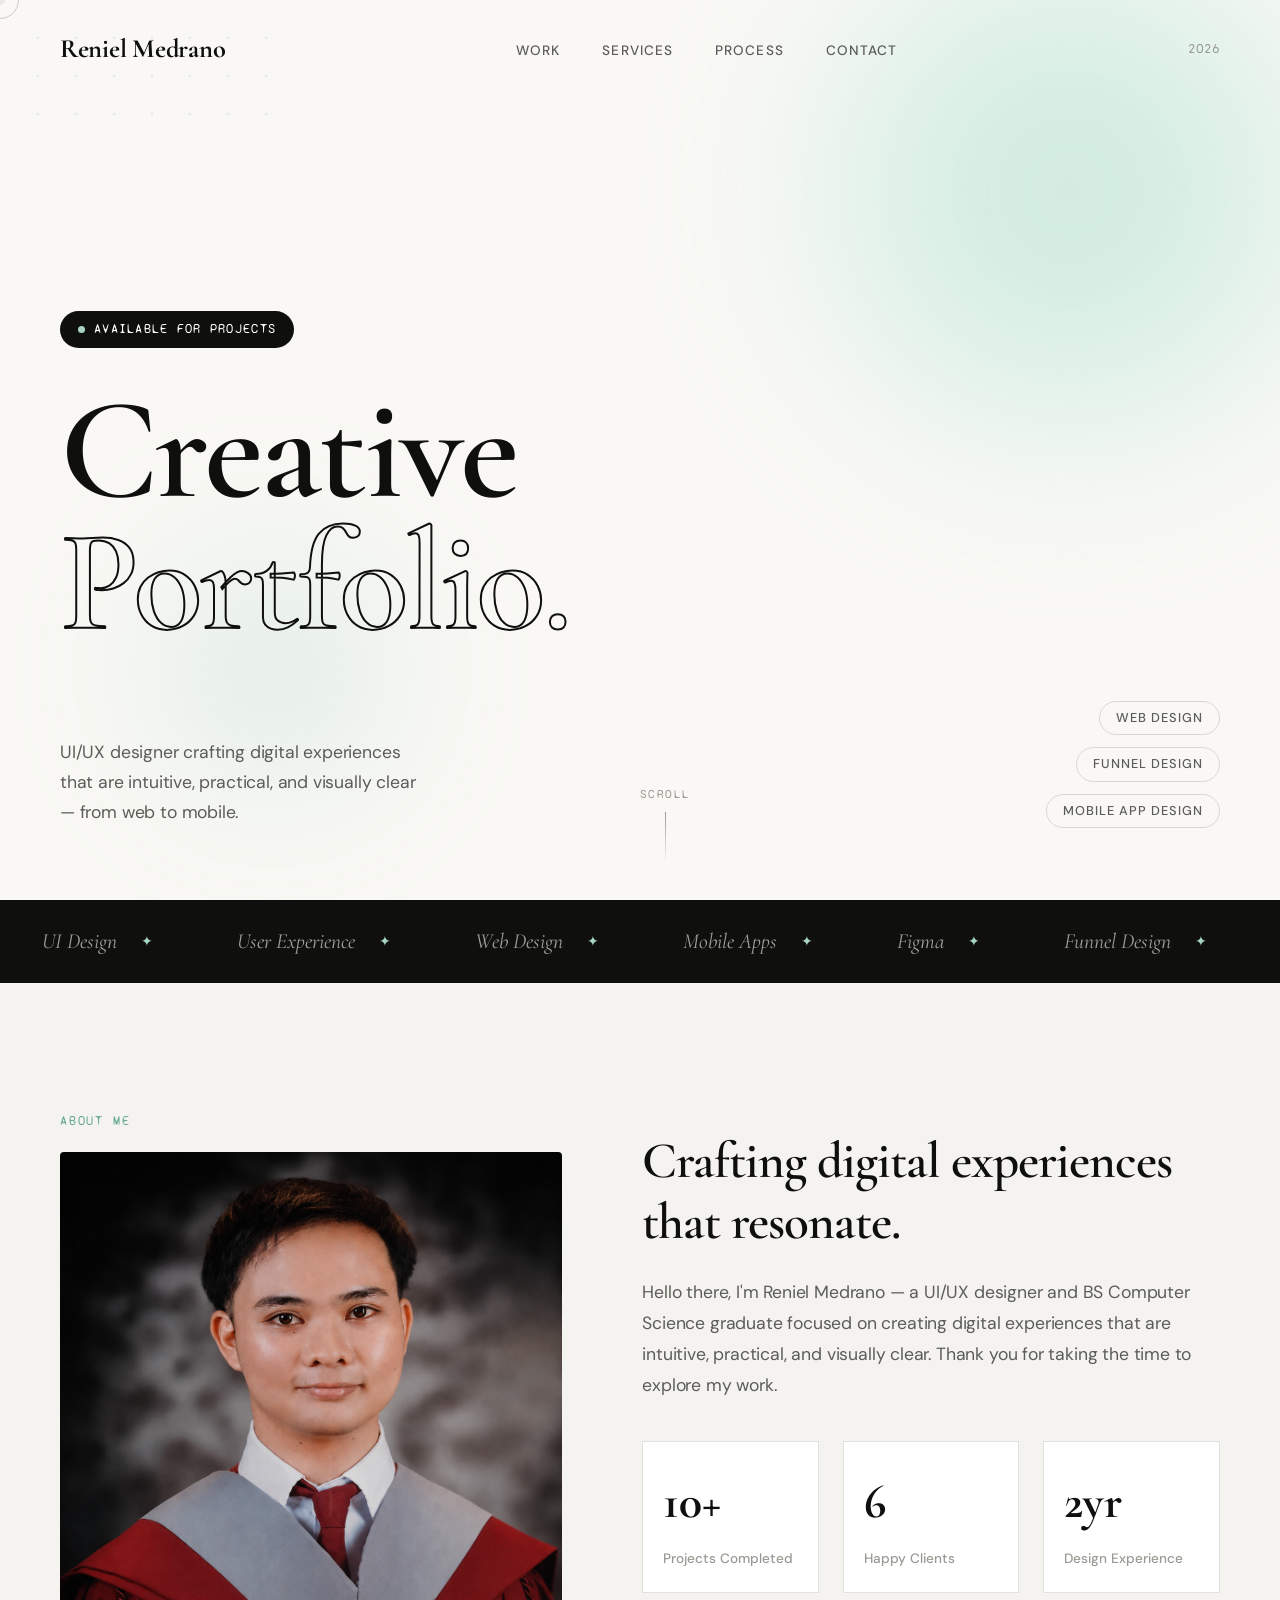
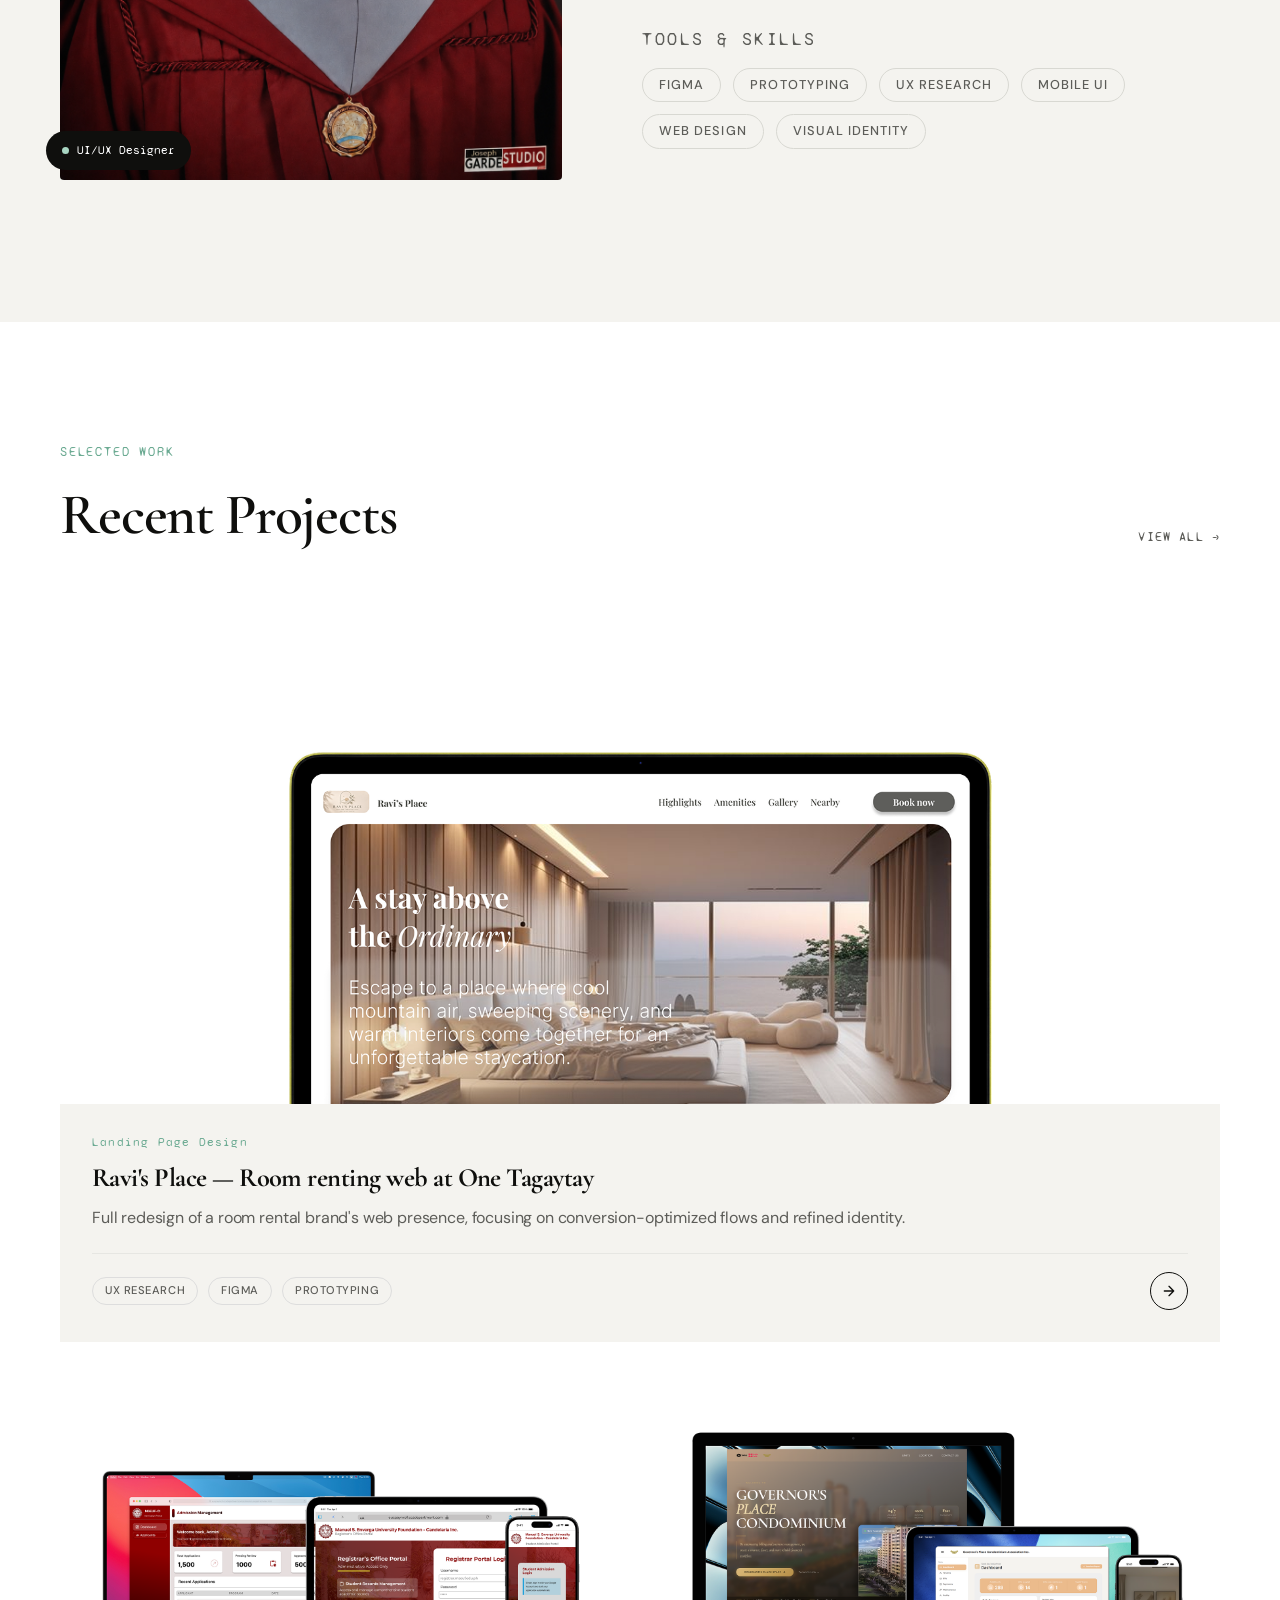
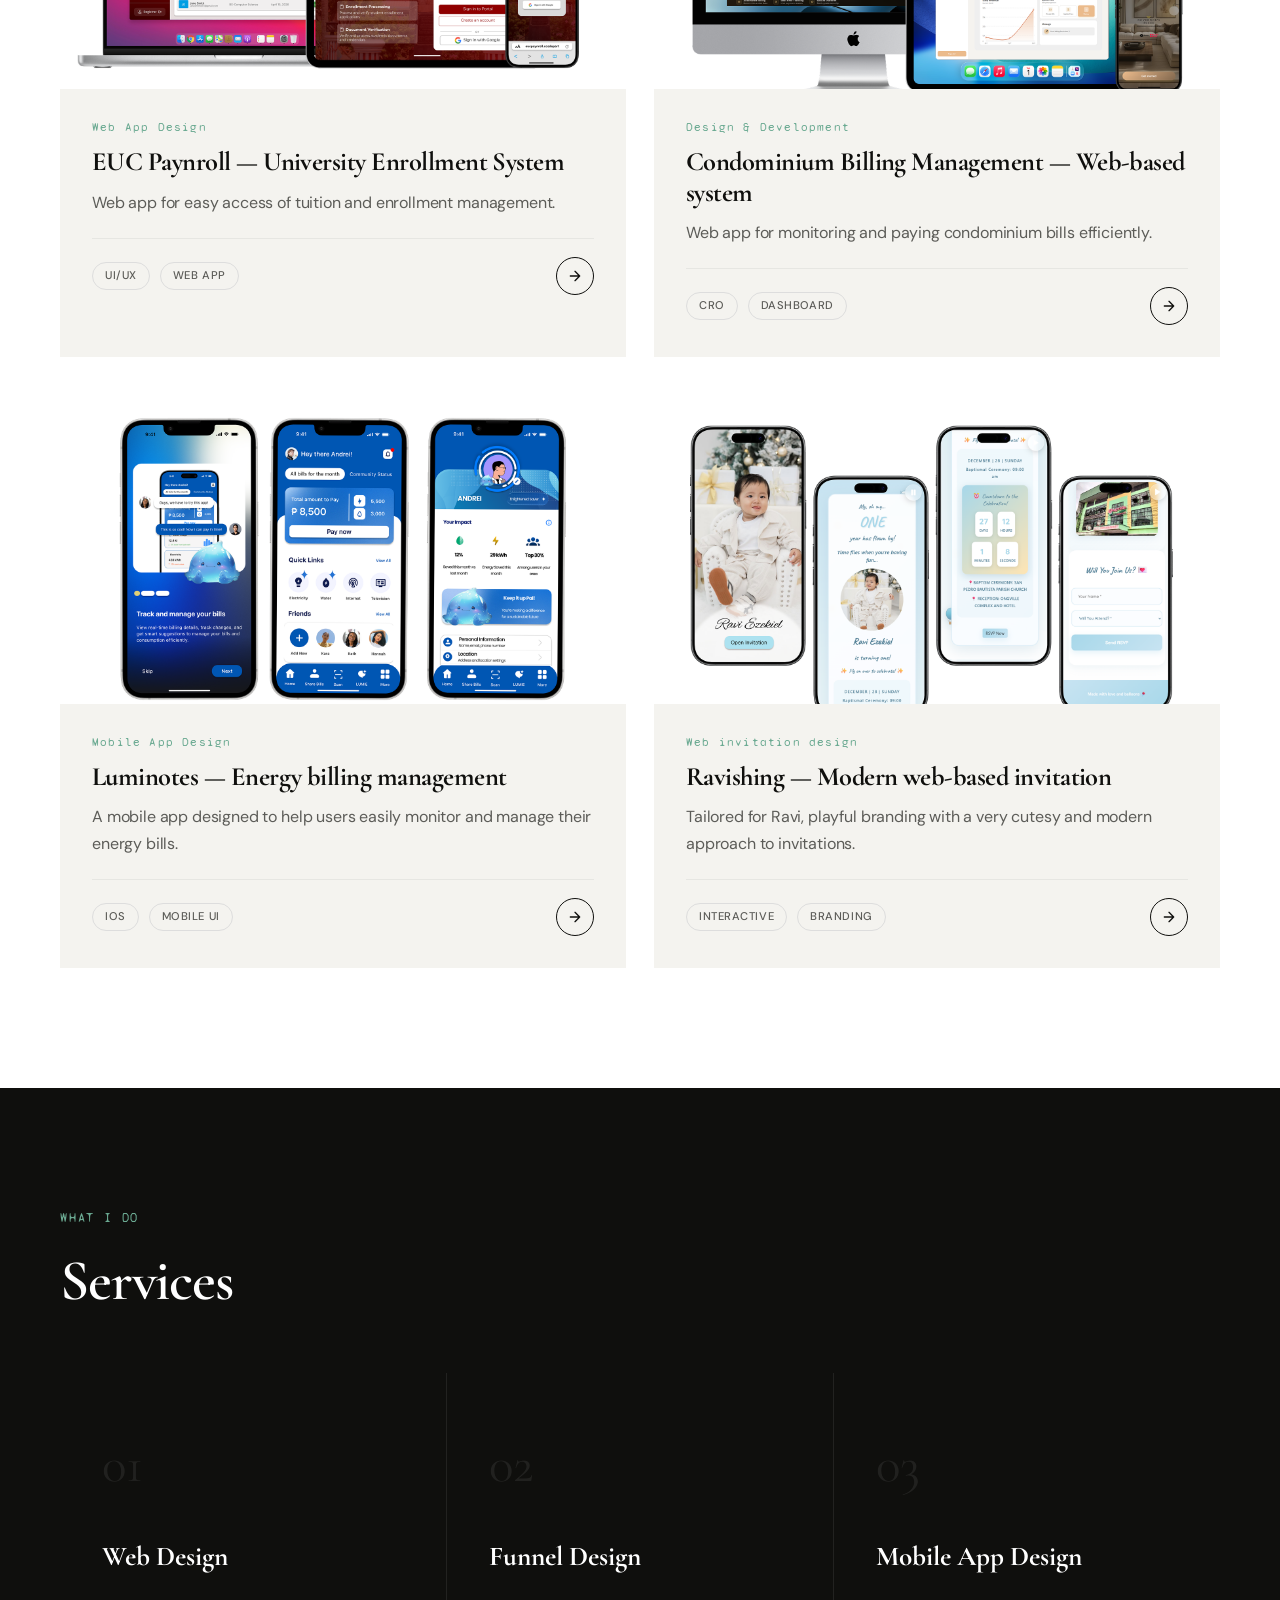
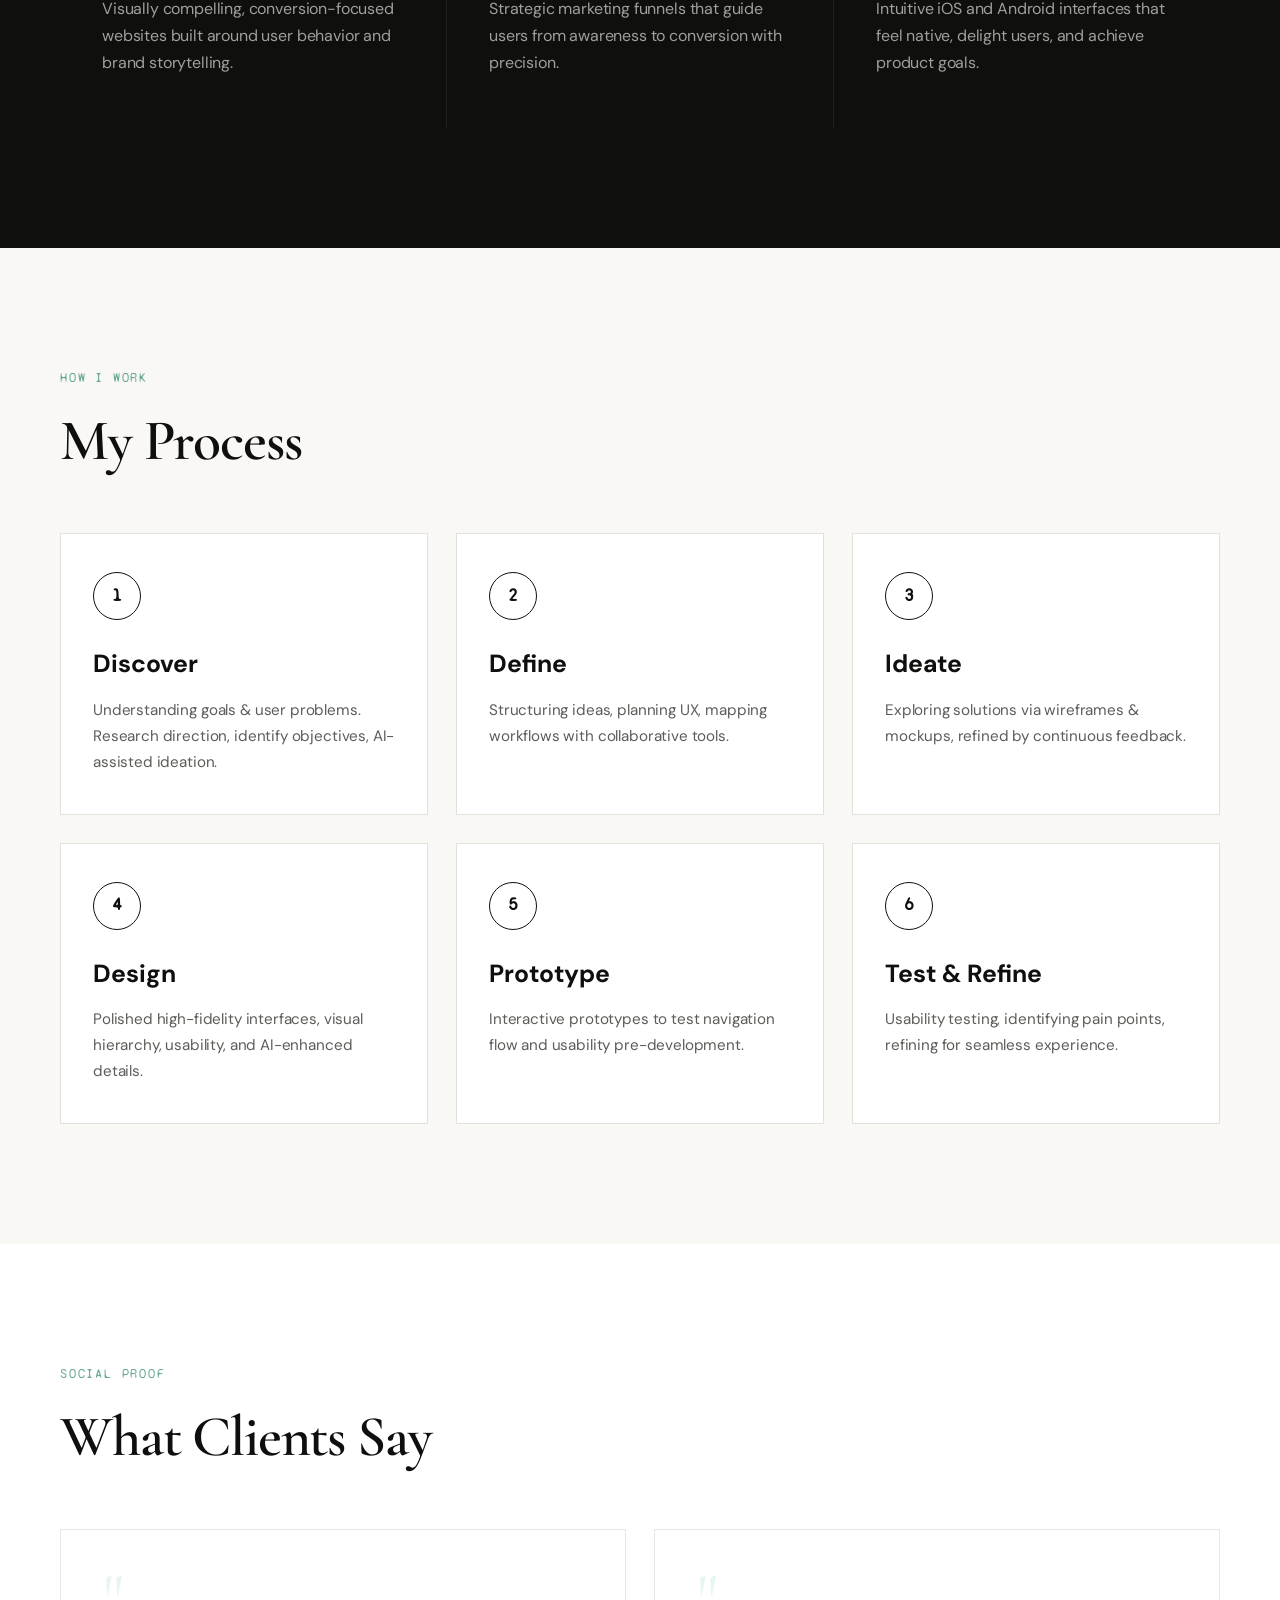
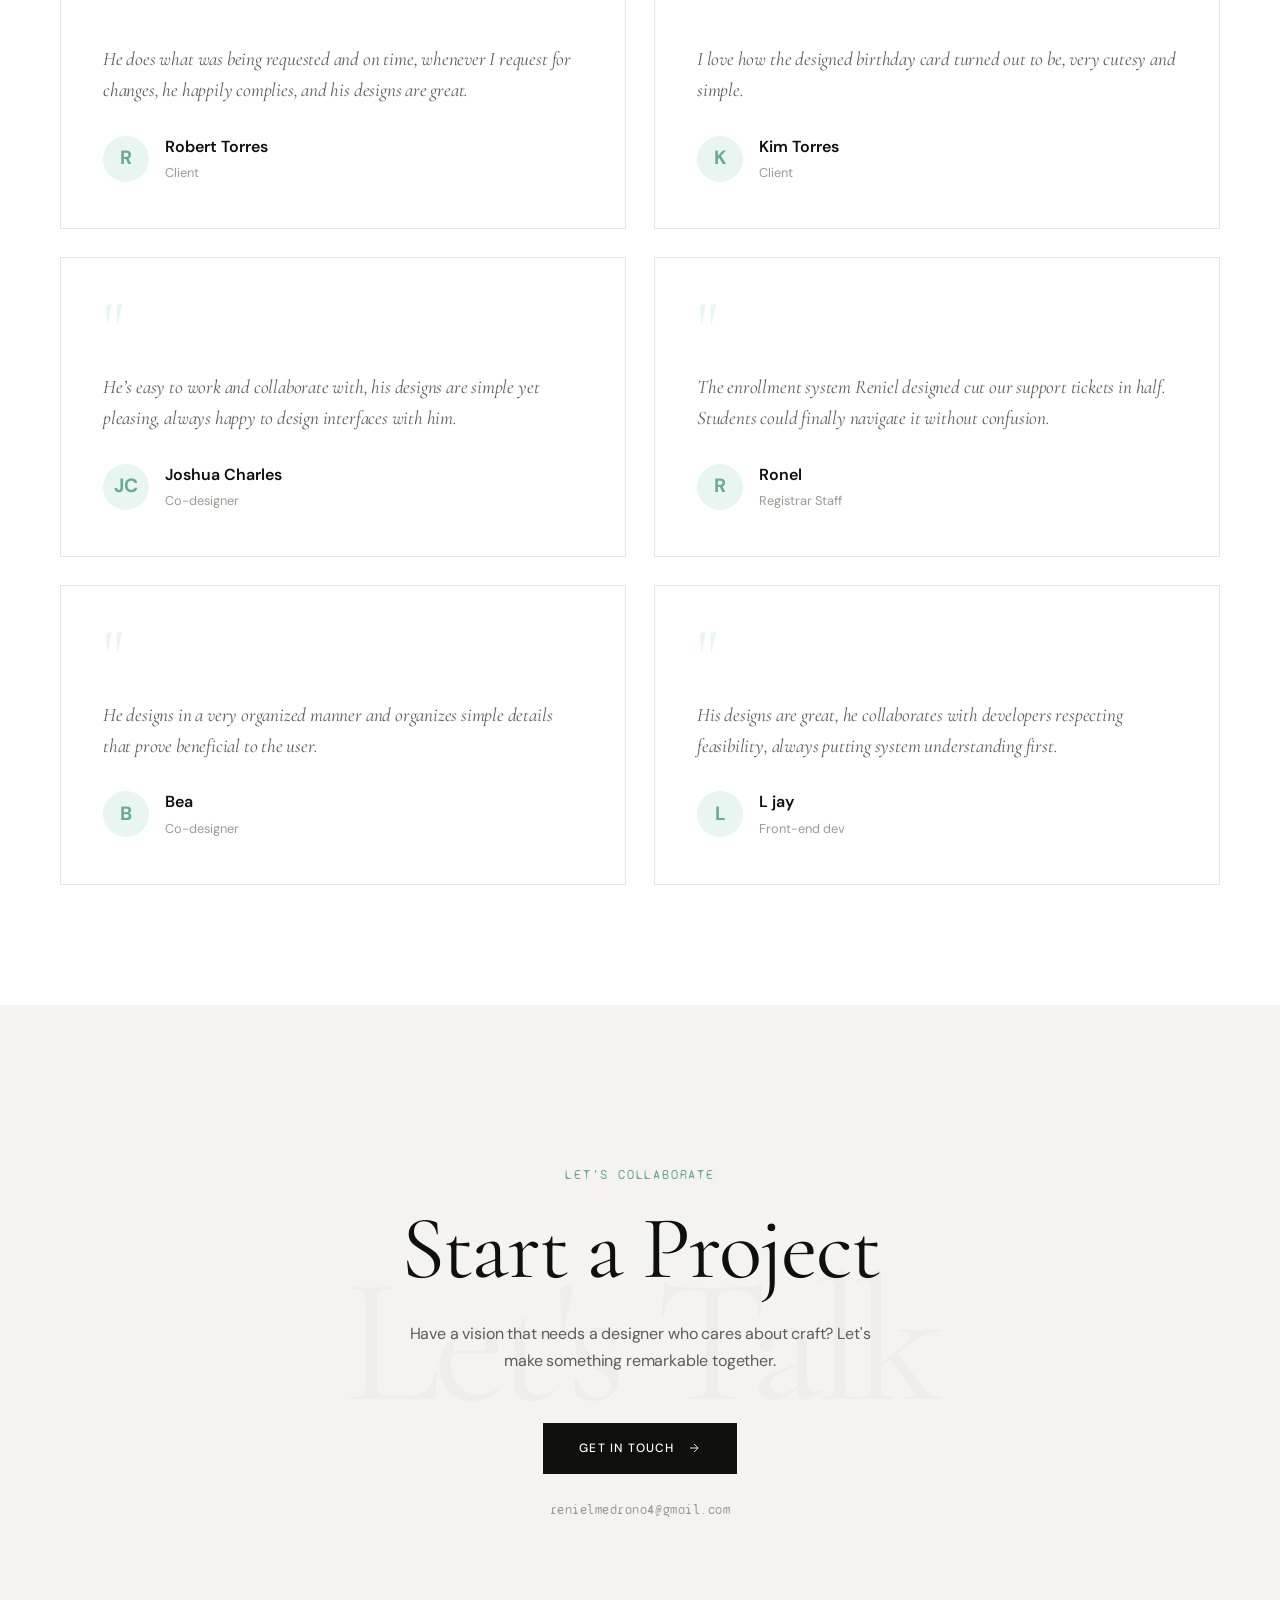
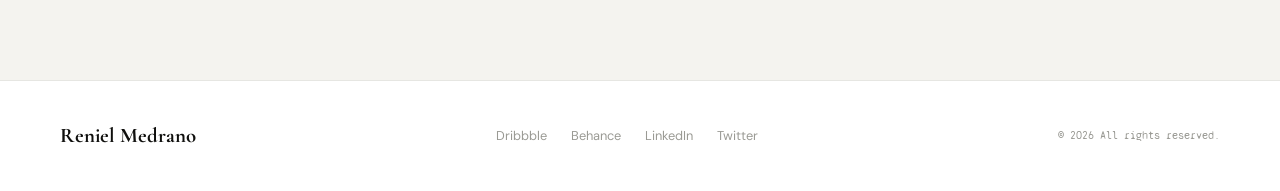
==== index.html @ a38304be "Add files via upload" ====
<!doctype html>
<html lang="en">
  <head>
    <meta charset="UTF-8" />
    <meta name="viewport" content="width=device-width, initial-scale=1.0, viewport-fit=cover" />
    <title>Reniel Medrano — Creative Portfolio</title>
    <link
      href="https://fonts.googleapis.com/css2?family=Cormorant+Garamond:ital,wght@0,400;0,600;0,700;1,400;1,600&family=DM+Sans:ital,opsz,wght@0,9..40,300;0,9..40,400;0,9..40,500;0,9..40,600;1,9..40,300;1,9..40,400&family=Syne+Mono&display=swap"
      rel="stylesheet"
    />
    <style>
      *,
      *::before,
      *::after {
        margin: 0;
        padding: 0;
        box-sizing: border-box;
      }

      :root {
        --mint: #a8d5c2;
        --mint-d: #6baa92;
        --mint-pale: #e8f5f0;
        --mint-glow: rgba(168, 213, 194, 0.18);
        --ink: #0f0f0d;
        --gray: #5c5c58;
        --gray-l: #9a9a94;
        --white: #fff;
        --cream: #f9f8f4;
        --offwhite: #f4f3ef;
        
        /* Enhanced type scale */
        --text-xs: 0.8125rem;
        --text-sm: 0.9375rem;
        --text-base: 1.0625rem;
        --text-md: 1.1875rem;
        --text-lg: 1.375rem;
        --text-xl: 1.75rem;
        --text-2xl: 2.25rem;
      }

      html {
        scroll-behavior: smooth;
        font-size: 100%;
      }

      body {
        font-family: "DM Sans", sans-serif;
        background: var(--white);
        color: var(--ink);
        overflow-x: hidden;
        cursor: none;
        font-size: var(--text-base);
        line-height: 1.6;
        font-weight: 400;
      }

      /* Base readability improvements */
      p, li, .cdesc, .svc-desc, .proc-desc, .ttxt, .hero-desc, .cta-sub {
        font-size: var(--text-base);
        line-height: 1.7;
        letter-spacing: -0.01em;
      }

      /* Headings */
      h1, h2, h3, .hero-title, .sec-title, .cta-title, .about-h {
        font-family: "Cormorant Garamond", serif;
        font-weight: 600;
        line-height: 1.15;
        letter-spacing: -0.02em;
      }

      /* Custom cursor */
      #cur {
        width: 10px;
        height: 10px;
        background: var(--ink);
        border-radius: 50%;
        position: fixed;
        top: 0;
        left: 0;
        pointer-events: none;
        z-index: 9999;
        transform: translate(-50%, -50%);
        transition: width 0.22s, height 0.22s;
        mix-blend-mode: difference;
      }
      #cur.big { width: 56px; height: 56px; }
      #cur-txt {
        position: fixed;
        top: 0;
        left: 0;
        pointer-events: none;
        z-index: 10000;
        transform: translate(-50%, -50%);
        font-family: "Syne Mono", monospace;
        font-size: 11px;
        letter-spacing: 0.08em;
        color: var(--white);
        opacity: 0;
        transition: opacity 0.18s;
        white-space: nowrap;
        font-weight: 500;
      }
      #cur-txt.show { opacity: 1; }
      #cur-ring {
        width: 38px;
        height: 38px;
        border: 1px solid rgba(15, 15, 13, 0.18);
        border-radius: 50%;
        position: fixed;
        top: 0;
        left: 0;
        pointer-events: none;
        z-index: 9998;
        transform: translate(-50%, -50%);
        transition: width 0.3s, height 0.3s;
      }

      /* Navigation */
      nav {
        position: fixed;
        top: 0;
        left: 0;
        right: 0;
        z-index: 200;
        padding: 28px 60px;
        display: flex;
        justify-content: space-between;
        align-items: center;
        transition: background 0.35s, backdrop-filter 0.35s, border-bottom 0.35s;
      }
      nav.stuck {
        background: rgba(249, 248, 244, 0.92);
        backdrop-filter: blur(18px);
        border-bottom: 1px solid rgba(15, 15, 13, 0.06);
      }
      .logo {
        font-family: "Cormorant Garamond", serif;
        font-size: 1.65rem;
        font-weight: 700;
        color: var(--ink);
        text-decoration: none;
        letter-spacing: -0.01em;
      }
      .nav-links {
        display: flex;
        gap: 42px;
        list-style: none;
      }
      .nav-links a {
        font-size: 0.85rem;
        font-weight: 500;
        color: var(--gray);
        text-decoration: none;
        letter-spacing: 0.08em;
        text-transform: uppercase;
        position: relative;
        padding-bottom: 3px;
        transition: color 0.2s;
      }
      .nav-links a::after {
        content: "";
        position: absolute;
        bottom: 0;
        left: 0;
        width: 0;
        height: 1.5px;
        background: var(--ink);
        transition: width 0.3s cubic-bezier(0.16, 1, 0.3, 1);
      }
      .nav-links a:hover { color: var(--ink); }
      .nav-links a:hover::after { width: 100%; }
      .nav-yr {
        font-family: "Syne Mono", monospace;
        font-size: 0.85rem;
        color: var(--gray-l);
      }

      /* Hero */
      #hero {
        min-height: 100vh;
        position: relative;
        display: flex;
        flex-direction: column;
        justify-content: flex-end;
        overflow: hidden;
        background: var(--cream);
      }
      #hero-canvas { position: absolute; inset: 0; pointer-events: none; }
      .h-blob {
        position: absolute;
        border-radius: 50%;
        filter: blur(70px);
        pointer-events: none;
      }
      .h-blob-1 {
        width: 620px;
        height: 620px;
        top: -120px;
        right: -100px;
        background: radial-gradient(ellipse, #b8e0d0 0%, #d0eee4 40%, transparent 72%);
        opacity: 0.7;
        animation: bm 14s ease-in-out infinite;
      }
      .h-blob-2 {
        width: 340px;
        height: 340px;
        bottom: 60px;
        left: 8%;
        background: radial-gradient(ellipse, #a8d5c2bb, transparent 68%);
        opacity: 0.55;
        animation: bm2 19s ease-in-out 2s infinite;
      }
      @keyframes bm {
        0%, 100% { border-radius: 50% 42% 60% 50%/42% 50% 58% 48%; transform: rotate(0deg) scale(1); }
        33% { border-radius: 60% 48% 44% 56%/48% 42% 54% 58%; transform: rotate(3deg) scale(1.04); }
        66% { border-radius: 44% 58% 52% 42%/56% 52% 44% 50%; transform: rotate(-2deg) scale(0.97); }
      }
      @keyframes bm2 {
        0%, 100% { transform: translate(0, 0); }
        50% { transform: translate(32px, -28px); }
      }
      .hero-inner {
        position: relative;
        z-index: 2;
        padding: 0 60px 72px;
        display: flex;
        flex-direction: column;
      }
      .hero-badge {
        display: inline-flex;
        align-items: center;
        gap: 9px;
        background: var(--ink);
        color: var(--white);
        font-family: "Syne Mono", monospace;
        font-size: 0.8rem;
        letter-spacing: 0.1em;
        text-transform: uppercase;
        padding: 8px 18px;
        border-radius: 40px;
        margin-bottom: 36px;
        align-self: flex-start;
        opacity: 0;
        animation: fu 0.6s ease 0.1s forwards;
      }
      .badge-dot {
        width: 7px;
        height: 7px;
        border-radius: 50%;
        background: var(--mint);
        animation: pulse 2.2s ease-in-out infinite;
      }
      @keyframes pulse {
        0%, 100% { opacity: 1; transform: scale(1); }
        50% { opacity: 0.4; transform: scale(1.5); }
      }
      .hero-title {
        font-family: "Cormorant Garamond", serif;
        font-size: clamp(4rem, 12vw, 9rem);
        line-height: 0.92;
        letter-spacing: -0.02em;
        color: var(--ink);
        margin-bottom: 52px;
      }
      .hl { display: block; overflow: hidden; }
      .hl-i {
        display: block;
        transform: translateY(105%);
        opacity: 0;
        animation: su 0.95s cubic-bezier(0.16, 1, 0.3, 1) forwards;
      }
      .hl:nth-child(1) .hl-i { animation-delay: 0.28s; }
      .hl:nth-child(2) .hl-i { animation-delay: 0.45s; color: transparent; -webkit-text-stroke: 2px var(--ink); }
      @keyframes su { to { transform: translateY(0); opacity: 1; } }
      @keyframes fu { from { opacity: 0; transform: translateY(18px); } to { opacity: 1; transform: translateY(0); } }
      .hero-foot {
        display: flex;
        justify-content: space-between;
        align-items: flex-end;
        opacity: 0;
        animation: fu 0.8s ease 0.75s forwards;
      }
      .hero-desc {
        max-width: 360px;
        font-size: 1.1rem;
        line-height: 1.7;
        color: var(--gray);
        font-weight: 400;
      }
      .hero-tags {
        display: flex;
        flex-direction: column;
        gap: 12px;
        align-items: flex-end;
      }
      .htag {
        font-size: 0.8rem;
        letter-spacing: 0.08em;
        text-transform: uppercase;
        color: var(--gray);
        padding: 6px 16px;
        border: 1px solid #d8d8d2;
        border-radius: 30px;
        transition: border-color 0.2s, color 0.2s, transform 0.25s;
        font-weight: 500;
      }
      .htag:hover {
        border-color: var(--mint-d);
        color: var(--mint-d);
        transform: translateX(-5px);
      }
      .scroll-cue {
        position: absolute;
        bottom: 36px;
        left: 50%;
        transform: translateX(-50%);
        display: flex;
        flex-direction: column;
        align-items: center;
        gap: 8px;
        opacity: 0;
        animation: fu 0.6s ease 1.2s forwards;
      }
      .sc-txt {
        font-family: "Syne Mono", monospace;
        font-size: 0.75rem;
        letter-spacing: 0.12em;
        text-transform: uppercase;
        color: var(--gray-l);
      }
      .sc-line {
        width: 1px;
        height: 52px;
        background: linear-gradient(to bottom, var(--gray-l), transparent);
        animation: scl 2.2s ease-in-out 1.5s infinite;
      }
      @keyframes scl {
        0% { transform: scaleY(0); transform-origin: top; }
        50% { transform: scaleY(1); transform-origin: top; }
        51% { transform: scaleY(1); transform-origin: bottom; }
        100% { transform: scaleY(0); transform-origin: bottom; }
      }

      /* Marquee */
      .marquee { padding: 24px 0; background: var(--ink); overflow: hidden; }
      .mq-track { display: flex; animation: mqs 22s linear infinite; white-space: nowrap; }
      .mq-item {
        display: inline-flex;
        align-items: center;
        gap: 24px;
        font-family: "Cormorant Garamond", serif;
        font-size: 1.35rem;
        font-style: italic;
        color: rgba(255, 255, 255, 0.6);
        padding: 0 42px;
        flex-shrink: 0;
      }
      .mq-item em { color: var(--mint); font-style: normal; font-size: 0.9rem; }
      @keyframes mqs { 0% { transform: translateX(0); } 100% { transform: translateX(-50%); } }

      /* About */
      #about { padding: 128px 60px; display: grid; grid-template-columns: 1fr 1.15fr; gap: 80px; background: var(--offwhite); position: relative; }
      .sec-label {
        font-family: "Syne Mono", monospace;
        font-size: 0.8rem;
        letter-spacing: 0.14em;
        text-transform: uppercase;
        color: var(--mint-d);
        margin-bottom: 20px;
      }
      .about-h {
        font-size: clamp(2.2rem, 4vw, 3.4rem);
        line-height: 1.2;
        margin-top: 20px;
        margin-bottom: 24px;
      }
      .photo-wrap { position: relative; width: 100%; padding-bottom: 8px; }
      .photo-frame {
        position: relative;
        z-index: 1;
        width: 100%;
        aspect-ratio: 4/5;
        overflow: hidden;
        border-radius: 4px;
        background: linear-gradient(145deg, #d0e8de 0%, #c2ddd4 100%);
      }
      .photo-frame img { width: 100%; height: 100%; object-fit: cover; object-position: center 30%; display: block; transition: transform 0.6s; }
      .photo-wrap:hover .photo-frame img { transform: scale(1.04); }
      .photo-placeholder {
        width: 100%;
        height: 100%;
        display: flex;
        flex-direction: column;
        align-items: center;
        justify-content: center;
        gap: 16px;
        color: var(--mint-d);
      }
      .photo-frame.has-img .photo-placeholder { display: none; }
      .photo-badge {
        position: absolute;
        bottom: 18px;
        left: -14px;
        z-index: 2;
        background: var(--ink);
        color: var(--white);
        display: flex;
        align-items: center;
        gap: 8px;
        padding: 10px 16px;
        border-radius: 30px;
        font-family: "Syne Mono", monospace;
        font-size: 0.75rem;
      }
      .photo-badge-dot {
        width: 7px;
        height: 7px;
        border-radius: 50%;
        background: var(--mint);
        animation: pulse 2.2s ease-in-out infinite;
      }
      .about-r p { font-size: 1.1rem; line-height: 1.75; color: var(--gray); font-weight: 400; margin-bottom: 28px; }
      .stats { display: grid; grid-template-columns: repeat(3, 1fr); gap: 24px; margin-top: 40px; }
      .stat-n {
        font-family: "Cormorant Garamond", serif;
        font-size: 3rem;
        font-weight: 700;
        color: var(--ink);
      }
      .stat-lbl { font-size: 0.85rem; color: var(--gray-l); margin-top: 8px; font-weight: 500; }
      .stat-item { padding: 22px 20px; background: var(--white); border: 1px solid #e2e2dc; transition: transform 0.2s; }
      .stat-item:hover { transform: translateY(-4px); }

      /* Work */
      #work { padding: 120px 60px; }
      .sec-head { display: flex; justify-content: space-between; align-items: flex-end; margin-bottom: 60px; }
      .sec-title { font-size: clamp(2.2rem, 5vw, 3.6rem); line-height: 1.1; }
      .view-all { font-family: "Syne Mono", monospace; font-size: 0.8rem; letter-spacing: 0.09em; text-transform: uppercase; color: var(--gray); text-decoration: none; transition: color 0.2s, gap 0.2s; display: inline-flex; align-items: center; gap: 8px; }
      .view-all:hover { color: var(--ink); gap: 13px; }
      .grid { display: grid; grid-template-columns: repeat(2, 1fr); gap: 28px; }
      .pcard { position: relative; background: var(--offwhite); transition: transform 0.45s, box-shadow 0.45s; }
      .pcard:hover { box-shadow: 0 28px 50px rgba(0, 0, 0, 0.1); }
      .pcard.feat { grid-column: 1/-1; }
      .cvis { width: 100%; aspect-ratio: 16/9; position: relative; overflow: hidden; background: #ecece6; }
      .pcard.feat .cvis { aspect-ratio: 21/9; }
      .cvis-img { width: 100%; height: 100%; object-fit: cover; object-position: center top; transition: transform 0.65s; }
      .pcard:hover .cvis-img { transform: scale(1.05); }
      .cnum {
        position: absolute;
        top: 18px;
        right: 24px;
        font-family: "Cormorant Garamond", serif;
        font-size: 4rem;
        font-weight: 700;
        color: rgba(0, 0, 0, 0.05);
        pointer-events: none;
      }
      .cvis-overlay {
        position: absolute;
        inset: 0;
        background: rgba(15, 15, 13, 0.4);
        display: flex;
        align-items: center;
        justify-content: center;
        opacity: 0;
        transition: opacity 0.35s;
      }
      .pcard:hover .cvis-overlay { opacity: 1; }
      .cvis-overlay-label {
        font-family: "Syne Mono", monospace;
        font-size: 0.85rem;
        letter-spacing: 0.12em;
        text-transform: uppercase;
        color: white;
        border: 1px solid rgba(255,255,255,0.5);
        padding: 10px 24px;
        border-radius: 40px;
      }
      .cinfo { padding: 28px 32px 32px; }
      .ccat { font-family: "Syne Mono", monospace; font-size: 0.75rem; letter-spacing: 0.1em; color: var(--mint-d); margin-bottom: 10px; font-weight: 500; }
      .ctitle { font-size: 1.65rem; font-weight: 700; margin-bottom: 12px; }
      .cdesc { font-size: 1rem; line-height: 1.65; color: var(--gray); font-weight: 400; }
      .cfoot { margin-top: 22px; padding-top: 18px; border-top: 1px solid #e6e6e2; display: flex; justify-content: space-between; align-items: center; }
      .ctags { display: flex; gap: 10px; flex-wrap: wrap; }
      .tag { font-size: 0.7rem; letter-spacing: 0.05em; text-transform: uppercase; padding: 4px 12px; border: 1px solid #ddd; border-radius: 30px; color: var(--gray); font-weight: 500; }
      .clnk {
        width: 38px;
        height: 38px;
        border: 1.5px solid var(--ink);
        border-radius: 50%;
        display: flex;
        align-items: center;
        justify-content: center;
        transition: all 0.3s cubic-bezier(0.2, 0.9, 0.4, 1.1);
        background: transparent;
        text-decoration: none;
      }
      .clnk svg { width: 16px; height: 16px; transition: transform 0.25s ease; }
      .clnk svg path { stroke: var(--ink); stroke-width: 2; fill: none; transition: stroke 0.2s; stroke-linecap: round; stroke-linejoin: round; }
      .clnk:hover { background: var(--ink); transform: rotate(45deg); border-color: var(--ink); }
      .clnk:hover svg path { stroke: white; }

      /* Services */
      #services { padding: 120px 60px; background: var(--ink); color: var(--white); }
      #services .sec-title { color: var(--white); margin-bottom: 60px; }
      .svc-grid { display: grid; grid-template-columns: repeat(3, 1fr); gap: 1px; background: rgba(255,255,255,0.08); }
      .svc { background: var(--ink); padding: 52px 42px; position: relative; transition: background 0.3s; }
      .svc:hover { background: #161614; }
      .svc-n { font-family: "Cormorant Garamond", serif; font-size: 3.2rem; color: rgba(255,255,255,0.08); margin-bottom: 28px; }
      .svc-name { font-family: "Cormorant Garamond", serif; font-size: 1.7rem; font-weight: 700; margin-bottom: 16px; }
      .svc-desc { font-size: 1rem; line-height: 1.7; color: rgba(255,255,255,0.6); font-weight: 400; }
      .svc-line { position: absolute; bottom: 0; left: 42px; width: 0; height: 2px; background: var(--mint); transition: width 0.4s; }
      .svc:hover .svc-line { width: calc(100% - 84px); }

      /* Process */
      #process { padding: 120px 60px; background: var(--cream); }
      .proc-grid { margin-top: 60px; display: grid; grid-template-columns: repeat(3, 1fr); gap: 28px; }
      .proc { padding: 38px 32px; border: 1px solid #e2e2dc; background: var(--white); transition: transform 0.3s, box-shadow 0.3s; }
      .proc:hover { border-color: var(--mint); transform: translateY(-6px); box-shadow: 0 16px 40px rgba(168,213,194,0.2); }
      .proc-circle {
        width: 48px;
        height: 48px;
        border: 1.5px solid var(--ink);
        border-radius: 50%;
        display: flex;
        align-items: center;
        justify-content: center;
        font-family: "Syne Mono", monospace;
        font-size: 1.1rem;
        font-weight: 700;
        margin-bottom: 24px;
      }
      .proc-title { font-size: 1.55rem; font-weight: 700; margin-bottom: 14px; }
      .proc-desc { font-size: 0.95rem; line-height: 1.7; color: var(--gray); font-weight: 400; }

      /* Testimonials */
      #testimonials { padding: 120px 60px; }
      .tgrid { display: grid; grid-template-columns: repeat(2, 1fr); gap: 28px; margin-top: 60px; }
      .tcard { padding: 44px 42px; border: 1px solid #e6e6e2; transition: border-color 0.3s, box-shadow 0.3s; background: var(--white); }
      .tcard:hover { border-color: var(--mint); box-shadow: 0 12px 44px rgba(168,213,194,0.12); }
      .qm { font-family: "Cormorant Garamond", serif; font-size: 4.5rem; line-height: 0.7; color: var(--mint-pale); display: block; margin-bottom: 20px; }
      .ttxt { font-family: "Cormorant Garamond", serif; font-size: 1.2rem; font-style: italic; line-height: 1.6; color: var(--gray); margin-bottom: 28px; }
      .tauth { display: flex; align-items: center; gap: 16px; }
      .tav { width: 46px; height: 46px; border-radius: 50%; background: var(--mint-pale); display: flex; align-items: center; justify-content: center; font-size: 1.2rem; font-weight: 700; color: var(--mint-d); }
      .taname { font-size: 1rem; font-weight: 600; color: var(--ink); }
      .tarole { font-size: 0.8rem; color: var(--gray-l); margin-top: 4px; }

      /* CTA (preserved from original request) */
      #contact {
        padding: 160px 60px;
        text-align: center;
        background: var(--offwhite);
        position: relative;
        overflow: hidden;
      }
      .cta-bg {
        position: absolute;
        top: 50%;
        left: 50%;
        transform: translate(-50%, -50%);
        font-family: "Cormorant Garamond", serif;
        font-size: clamp(80px, 14vw, 210px);
        color: rgba(0, 0, 0, 0.025);
        white-space: nowrap;
        pointer-events: none;
        line-height: 1;
        letter-spacing: -0.04em;
      }
      .cta-lbl {
        font-family: "Syne Mono", monospace;
        font-size: 0.8rem;
        letter-spacing: 0.14em;
        text-transform: uppercase;
        color: var(--mint-d);
        margin-bottom: 20px;
        position: relative;
      }
      .cta-title {
        font-family: "Cormorant Garamond", serif;
        font-weight: 400;
        font-size: clamp(48px, 7vw, 100px);
        line-height: 0.96;
        color: var(--ink);
        margin-bottom: 28px;
        position: relative;
      }
      .cta-sub {
        font-size: 1rem;
        color: var(--gray);
        font-weight: 400;
        max-width: 480px;
        margin: 0 auto 48px;
        line-height: 1.7;
        position: relative;
      }
      .cta-btn {
        display: inline-flex;
        align-items: center;
        gap: 12px;
        padding: 16px 36px;
        background: var(--ink);
        color: var(--white);
        text-decoration: none;
        font-size: 0.75rem;
        letter-spacing: 0.1em;
        text-transform: uppercase;
        position: relative;
        overflow: hidden;
        transition: transform 0.25s;
        font-weight: 500;
      }
      .cta-btn::before {
        content: "";
        position: absolute;
        inset: 0;
        background: var(--mint-d);
        transform: scaleX(0);
        transform-origin: left;
        transition: transform 0.4s cubic-bezier(0.16, 1, 0.3, 1);
      }
      .cta-btn:hover::before { transform: scaleX(1); }
      .cta-btn:hover { transform: translateY(-2px); }
      .cta-btn span, .cta-btn svg { position: relative; z-index: 1; }
      .cta-btn svg { width: 14px; height: 14px; }
      .cta-btn svg path { stroke: white; stroke-width: 1.5; fill: none; }
      .cta-mail {
        display: block;
        margin-top: 26px;
        font-family: "Syne Mono", monospace;
        font-size: 0.8rem;
        color: var(--gray-l);
        text-decoration: none;
        letter-spacing: 0.04em;
        position: relative;
        transition: color 0.2s;
      }
      .cta-mail:hover { color: var(--ink); }

      footer {
        padding: 38px 60px;
        border-top: 1px solid #e6e6e2;
        display: flex;
        justify-content: space-between;
        align-items: center;
      }
      .ft-name { font-family: "Cormorant Garamond", serif; font-size: 1.3rem; font-weight: 700; }
      .ft-links { display: flex; gap: 24px; }
      .ft-links a { font-size: 0.8rem; color: var(--gray-l); text-decoration: none; transition: color 0.2s; }
      .ft-links a:hover { color: var(--ink); }
      .ft-copy { font-family: "Syne Mono", monospace; font-size: 0.7rem; color: var(--gray-l); }

      /* Reveal animations */
      .rv { opacity: 0; transform: translateY(38px); transition: opacity 0.8s cubic-bezier(0.16, 1, 0.3, 1), transform 0.8s cubic-bezier(0.16, 1, 0.3, 1); }
      .rv.on { opacity: 1; transform: translateY(0); }
      .d1 { transition-delay: 0.1s; } .d2 { transition-delay: 0.2s; } .d3 { transition-delay: 0.3s; }

      @media (max-width: 900px) {
        nav { padding: 20px 24px; }
        .nav-links { display: none; }
        .hero-inner { padding-left: 24px; padding-right: 24px; padding-bottom: 48px; }
        .hero-foot { flex-direction: column; gap: 24px; align-items: flex-start; }
        #about, #work, #services, #process, #testimonials, #contact { padding: 80px 24px; }
        #about { grid-template-columns: 1fr; gap: 48px; }
        .grid, .svc-grid, .proc-grid, .tgrid { grid-template-columns: 1fr; }
        .pcard.feat { grid-column: 1; }
        .svc-grid { gap: 8px; }
        footer { padding: 28px 24px; flex-direction: column; gap: 16px; text-align: center; }
        .ft-links a { margin: 0 12px; }
        .hero-badge { font-size: 0.7rem; }
        .hero-desc { font-size: 1rem; }
        .clnk { width: 34px; height: 34px; }
        .clnk svg { width: 14px; height: 14px; }
      }
    </style>
  </head>
  <body>
    <div id="cur"></div><div id="cur-txt"></div><div id="cur-ring"></div>
    <nav id="nav"><a href="#" class="logo">Reniel Medrano</a><ul class="nav-links"><li><a href="#work">Work</a></li><li><a href="#services">Services</a></li><li><a href="#process">Process</a></li><li><a href="#contact">Contact</a></li></ul><span class="nav-yr">2026</span></nav>

    <section id="hero"><canvas id="hero-canvas"></canvas><div class="h-blob h-blob-1"></div><div class="h-blob h-blob-2"></div><div class="hero-inner"><div class="hero-badge"><div class="badge-dot"></div>Available for projects</div><h1 class="hero-title"><span class="hl"><span class="hl-i">Creative</span></span><span class="hl"><span class="hl-i">Portfolio.</span></span></h1><div class="hero-foot"><p class="hero-desc">UI/UX designer crafting digital experiences that are intuitive, practical, and visually clear — from web to mobile.</p><div class="hero-tags"><span class="htag">Web Design</span><span class="htag">Funnel Design</span><span class="htag">Mobile App Design</span></div></div></div><div class="scroll-cue"><span class="sc-txt">Scroll</span><div class="sc-line"></div></div></section>

    <div class="marquee"><div class="mq-track"><span class="mq-item">UI Design <em>✦</em></span><span class="mq-item">User Experience <em>✦</em></span><span class="mq-item">Web Design <em>✦</em></span><span class="mq-item">Mobile Apps <em>✦</em></span><span class="mq-item">Figma <em>✦</em></span><span class="mq-item">Funnel Design <em>✦</em></span><span class="mq-item">Prototyping <em>✦</em></span><span class="mq-item">Visual Identity <em>✦</em></span><span class="mq-item">UI Design <em>✦</em></span><span class="mq-item">User Experience <em>✦</em></span><span class="mq-item">Web Design <em>✦</em></span><span class="mq-item">Mobile Apps <em>✦</em></span><span class="mq-item">Figma <em>✦</em></span><span class="mq-item">Funnel Design <em>✦</em></span><span class="mq-item">Prototyping <em>✦</em></span><span class="mq-item">Visual Identity <em>✦</em></span></div></div>

    <section id="about"><div class="about-l rv"><p class="sec-label">About Me</p><div class="photo-wrap"><div class="photo-frame" id="photoFrame"><div class="photo-placeholder"><svg width="48" height="48" viewBox="0 0 48 48" fill="none"><circle cx="24" cy="18" r="8" stroke="#6baa92" stroke-width="1.5"/><path d="M8 40c0-8.837 7.163-16 16-16s16 7.163 16 16" stroke="#6baa92" stroke-width="1.5"/></svg><p style="font-size:10px;">Your photo will appear</p></div><img id="profileImg" src="/assets/MEDRANO, RENIEL, C..png" alt="Reniel Medrano" style="display:none"/></div><div class="photo-badge"><div class="photo-badge-dot"></div>UI/UX Designer</div></div></div><div class="about-r rv d2"><h2 class="about-h">Crafting digital experiences that resonate.</h2><p>Hello there, I'm Reniel Medrano — a UI/UX designer and BS Computer Science graduate focused on creating digital experiences that are intuitive, practical, and visually clear. Thank you for taking the time to explore my work.</p><div class="stats"><div class="stat-item"><div class="stat-n">10+</div><div class="stat-lbl">Projects Completed</div></div><div class="stat-item"><div class="stat-n">6</div><div class="stat-lbl">Happy Clients</div></div><div class="stat-item"><div class="stat-n">2yr</div><div class="stat-lbl">Design Experience</div></div></div><div style="margin-top:32px"><p class="sec-label" style="margin-bottom:12px">Tools & Skills</p><div style="display:flex; flex-wrap:wrap; gap:12px"><span class="htag">Figma</span><span class="htag">Prototyping</span><span class="htag">UX Research</span><span class="htag">Mobile UI</span><span class="htag">Web Design</span><span class="htag">Visual Identity</span></div></div><a href="/assets/your-cv.pdf" download style="display:inline-flex; align-items:center; gap:9px; margin-top:36px; font-family:'Syne Mono', monospace; font-size:0.75rem; letter-spacing:0.1em; text-transform:uppercase; color:var(--ink); text-decoration:none; border-bottom:1px solid var(--ink);"></a></div></section>

    <section id="work"><div class="sec-head rv"><div><p class="sec-label">Selected Work</p><h2 class="sec-title">Recent Projects</h2></div><a href="#" class="view-all">View all →</a></div><div class="grid"><div class="pcard feat rv" data-tip="View Project"><div class="cnum">01</div><div class="cvis" id="cvis-1"><img class="cvis-img" src="/assets/ravi'splace.png" alt="Ravi's Place" data-cvis="cvis-1"/><div class="cvis-overlay"><div class="cvis-overlay-label">View Project</div></div></div><div class="cinfo"><p class="ccat">Landing Page Design</p><h3 class="ctitle">Ravi's Place — Room renting web at One Tagaytay</h3><p class="cdesc">Full redesign of a room rental brand's web presence, focusing on conversion-optimized flows and refined identity.</p><div class="cfoot"><div class="ctags"><span class="tag">UX Research</span><span class="tag">Figma</span><span class="tag">Prototyping</span></div><a href="#" class="clnk"><svg viewBox="0 0 24 24"><path d="M5 12h14M12 5l7 7-7 7"/></svg></a></div></div></div><div class="pcard rv d1"><div class="cnum">02</div><div class="cvis" id="cvis-2"><img class="cvis-img" src="/assets/eucpaynroll.png" alt="EUC Paynroll" data-cvis="cvis-2"/><div class="cvis-overlay"><div class="cvis-overlay-label">View Project</div></div></div><div class="cinfo"><p class="ccat">Web App Design</p><h3 class="ctitle">EUC Paynroll — University Enrollment System</h3><p class="cdesc">Web app for easy access of tuition and enrollment management.</p><div class="cfoot"><div class="ctags"><span class="tag">UI/UX</span><span class="tag">Web App</span></div><a href="#" class="clnk"><svg viewBox="0 0 24 24"><path d="M5 12h14M12 5l7 7-7 7"/></svg></a></div></div></div><div class="pcard rv d2"><div class="cnum">03</div><div class="cvis" id="cvis-3"><img class="cvis-img" src="/assets/governor's place.png" alt="Condominium Billing" data-cvis="cvis-3"/><div class="cvis-overlay"><div class="cvis-overlay-label">View Project</div></div></div><div class="cinfo"><p class="ccat">Design & Development</p><h3 class="ctitle">Condominium Billing Management — Web-based system</h3><p class="cdesc">Web app for monitoring and paying condominium bills efficiently.</p><div class="cfoot"><div class="ctags"><span class="tag">CRO</span><span class="tag">Dashboard</span></div><a href="#" class="clnk"><svg viewBox="0 0 24 24"><path d="M5 12h14M12 5l7 7-7 7"/></svg></a></div></div></div><div class="pcard rv d3"><div class="cnum">04</div><div class="cvis" id="cvis-4"><img class="cvis-img" src="/assets/luminotes.png" alt="Luminotes" data-cvis="cvis-4"/><div class="cvis-overlay"><div class="cvis-overlay-label">View Project</div></div></div><div class="cinfo"><p class="ccat">Mobile App Design</p><h3 class="ctitle">Luminotes — Energy billing management</h3><p class="cdesc">A mobile app designed to help users easily monitor and manage their energy bills.</p><div class="cfoot"><div class="ctags"><span class="tag">iOS</span><span class="tag">Mobile UI</span></div><a href="#" class="clnk"><svg viewBox="0 0 24 24"><path d="M5 12h14M12 5l7 7-7 7"/></svg></a></div></div></div><div class="pcard rv d1"><div class="cnum">05</div><div class="cvis" id="cvis-5"><img class="cvis-img" src="/assets/web invitation.png" alt="Ravishing Invitation" data-cvis="cvis-5"/><div class="cvis-overlay"><div class="cvis-overlay-label">View Project</div></div></div><div class="cinfo"><p class="ccat">Web invitation design</p><h3 class="ctitle">Ravishing — Modern web-based invitation</h3><p class="cdesc">Tailored for Ravi, playful branding with a very cutesy and modern approach to invitations.</p><div class="cfoot"><div class="ctags"><span class="tag">Interactive</span><span class="tag">Branding</span></div><a href="#" class="clnk"><svg viewBox="0 0 24 24"><path d="M5 12h14M12 5l7 7-7 7"/></svg></a></div></div></div></div></section>

    <section id="services"><p class="sec-label rv">What I Do</p><h2 class="sec-title rv">Services</h2><div class="svc-grid"><div class="svc rv"><div class="svc-n">01</div><div class="svc-name">Web Design</div><p class="svc-desc">Visually compelling, conversion-focused websites built around user behavior and brand storytelling.</p><div class="svc-line"></div></div><div class="svc rv d1"><div class="svc-n">02</div><div class="svc-name">Funnel Design</div><p class="svc-desc">Strategic marketing funnels that guide users from awareness to conversion with precision.</p><div class="svc-line"></div></div><div class="svc rv d2"><div class="svc-n">03</div><div class="svc-name">Mobile App Design</div><p class="svc-desc">Intuitive iOS and Android interfaces that feel native, delight users, and achieve product goals.</p><div class="svc-line"></div></div></div></section>

    <section id="process"><div class="sec-head rv"><div><p class="sec-label">How I Work</p><h2 class="sec-title">My Process</h2></div></div><div class="proc-grid"><div class="proc rv"><div class="proc-circle">1</div><div class="proc-title">Discover</div><p class="proc-desc">Understanding goals & user problems. Research direction, identify objectives, AI-assisted ideation.</p></div><div class="proc rv d1"><div class="proc-circle">2</div><div class="proc-title">Define</div><p class="proc-desc">Structuring ideas, planning UX, mapping workflows with collaborative tools.</p></div><div class="proc rv d2"><div class="proc-circle">3</div><div class="proc-title">Ideate</div><p class="proc-desc">Exploring solutions via wireframes & mockups, refined by continuous feedback.</p></div><div class="proc rv d1"><div class="proc-circle">4</div><div class="proc-title">Design</div><p class="proc-desc">Polished high-fidelity interfaces, visual hierarchy, usability, and AI-enhanced details.</p></div><div class="proc rv d2"><div class="proc-circle">5</div><div class="proc-title">Prototype</div><p class="proc-desc">Interactive prototypes to test navigation flow and usability pre-development.</p></div><div class="proc rv d3"><div class="proc-circle">6</div><div class="proc-title">Test & Refine</div><p class="proc-desc">Usability testing, identifying pain points, refining for seamless experience.</p></div></div></section>

    <section id="testimonials"><div class="sec-head rv"><div><p class="sec-label">Social Proof</p><h2 class="sec-title">What Clients Say</h2></div></div><div class="tgrid"><div class="tcard rv"><span class="qm">"</span><p class="ttxt">He does what was being requested and on time, whenever I request for changes, he happily complies, and his designs are great.</p><div class="tauth"><div class="tav">R</div><div><div class="taname">Robert Torres</div><div class="tarole">Client</div></div></div></div><div class="tcard rv d1"><span class="qm">"</span><p class="ttxt">I love how the designed birthday card turned out to be, very cutesy and simple.</p><div class="tauth"><div class="tav">K</div><div><div class="taname">Kim Torres</div><div class="tarole">Client</div></div></div></div><div class="tcard rv d1"><span class="qm">"</span><p class="ttxt">He’s easy to work and collaborate with, his designs are simple yet pleasing, always happy to design interfaces with him.</p><div class="tauth"><div class="tav">JC</div><div><div class="taname">Joshua Charles</div><div class="tarole">Co-designer</div></div></div></div><div class="tcard rv d2"><span class="qm">"</span><p class="ttxt">The enrollment system Reniel designed cut our support tickets in half. Students could finally navigate it without confusion.</p><div class="tauth"><div class="tav">R</div><div><div class="taname">Ronel</div><div class="tarole">Registrar Staff</div></div></div></div><div class="tcard rv d1"><span class="qm">"</span><p class="ttxt">He designs in a very organized manner and organizes simple details that prove beneficial to the user.</p><div class="tauth"><div class="tav">B</div><div><div class="taname">Bea</div><div class="tarole">Co-designer</div></div></div></div><div class="tcard rv d2"><span class="qm">"</span><p class="ttxt">His designs are great, he collaborates with developers respecting feasibility, always putting system understanding first.</p><div class="tauth"><div class="tav">L</div><div><div class="taname">L jay</div><div class="tarole">Front-end dev</div></div></div></div></div></section>

    <!-- PRESERVED CONTACT SECTION from original version -->
    <section id="contact">
      <div class="cta-bg">Let's Talk</div>
      <p class="cta-lbl rv">Let's Collaborate</p>
      <h2 class="cta-title rv">Start a Project</h2>
      <p class="cta-sub rv">Have a vision that needs a designer who cares about craft? Let's make something remarkable together.</p>
      <a href="mailto:renielmedrano4@gmail.com" class="cta-btn rv"><span>Get in touch</span><svg viewBox="0 0 24 24"><path d="M5 12h14M12 5l7 7-7 7" /></svg></a>
      <a href="mailto:renielmedrano4@gmail.com" class="cta-mail rv">renielmedrano4@gmail.com</a>
    </section>

    <footer><div class="ft-name">Reniel Medrano</div><div class="ft-links"><a href="#">Dribbble</a><a href="#">Behance</a><a href="#">LinkedIn</a><a href="#">Twitter</a></div><div class="ft-copy">© 2026 All rights reserved.</div></footer>

    <script>
      // Cursor
      const cur = document.getElementById("cur"), curTxt = document.getElementById("cur-txt"), curRing = document.getElementById("cur-ring");
      let mx = 0, my = 0, fx = 0, fy = 0;
      document.addEventListener("mousemove", (e) => { mx = e.clientX; my = e.clientY; cur.style.left = mx + "px"; cur.style.top = my + "px"; curTxt.style.left = mx + "px"; curTxt.style.top = my + 32 + "px"; });
      (function af() { fx += (mx - fx) * 0.1; fy += (my - fy) * 0.1; curRing.style.left = fx + "px"; curRing.style.top = fy + "px"; requestAnimationFrame(af); })();
      document.querySelectorAll("a,button,.pcard,.svc,.tcard,.proc").forEach(el => { el.addEventListener("mouseenter", () => { cur.classList.add("big"); curRing.style.width = "72px"; curRing.style.height = "72px"; if (el.dataset.tip) { curTxt.textContent = el.dataset.tip; curTxt.classList.add("show"); } }); el.addEventListener("mouseleave", () => { cur.classList.remove("big"); curRing.style.width = "38px"; curRing.style.height = "38px"; curTxt.classList.remove("show"); }); });
      
      // Canvas particles
      const canvas = document.getElementById("hero-canvas"), ctx = canvas.getContext("2d");
      let dots = [];
      function resizeCanvas() { canvas.width = canvas.offsetWidth; canvas.height = canvas.offsetHeight; dots = []; for (let x = 38; x < canvas.width; x += 38) for (let y = 38; y < canvas.height; y += 38) dots.push({ x, y, bx: x, by: y, vx: 0, vy: 0 }); }
      let dmx = -999, dmy = -999;
      document.addEventListener("mousemove", (e) => { const r = canvas.getBoundingClientRect(); dmx = e.clientX - r.left; dmy = e.clientY - r.top; });
      function draw() { ctx.clearRect(0, 0, canvas.width, canvas.height); dots.forEach(d => { const dx = d.x - dmx, dy = d.y - dmy, dist = Math.hypot(dx, dy), force = Math.max(0, 90 - dist) / 90, ang = Math.atan2(dy, dx); d.vx += Math.cos(ang) * force * 0.5; d.vy += Math.sin(ang) * force * 0.5; d.vx += (d.bx - d.x) * 0.08; d.vy += (d.by - d.y) * 0.08; d.vx *= 0.8; d.vy *= 0.8; d.x += d.vx; d.y += d.vy; ctx.beginPath(); ctx.arc(d.x, d.y, 1.4 + force * 2.8, 0, Math.PI * 2); ctx.fillStyle = `rgba(90,154,128,${0.13 + force * 0.55})`; ctx.fill(); }); requestAnimationFrame(draw); }
      resizeCanvas(); window.addEventListener("resize", resizeCanvas); draw();
      
      // Nav and reveals
      const nav = document.getElementById("nav");
      window.addEventListener("scroll", () => nav.classList.toggle("stuck", scrollY > 60));
      const ro = new IntersectionObserver(es => { es.forEach(e => { if (e.isIntersecting) { e.target.classList.add("on"); ro.unobserve(e.target); } }); }, { threshold: 0.1 });
      document.querySelectorAll(".rv").forEach(el => ro.observe(el));
      document.querySelectorAll('a[href^="#"]').forEach(a => { a.addEventListener("click", e => { const t = document.querySelector(a.getAttribute("href")); if (t) { e.preventDefault(); t.scrollIntoView({ behavior: "smooth" }); } }); });
      
      // Profile image
      const profileImg = document.getElementById("profileImg"), frame = document.getElementById("photoFrame");
      function tryShowProfile() { if (profileImg.src && !profileImg.src.endsWith("/") && profileImg.src !== window.location.href) { profileImg.style.display = "block"; frame.classList.add("has-img"); } }
      profileImg.addEventListener("load", () => { profileImg.style.display = "block"; frame.classList.add("has-img"); });
      profileImg.addEventListener("error", () => { profileImg.style.display = "none"; frame.classList.remove("has-img"); });
      tryShowProfile();
      
      document.querySelectorAll(".cvis-img").forEach(img => { const wrap = document.getElementById(img.dataset.cvis); if (wrap) { img.addEventListener("load", () => wrap.classList.add("has-img")); img.addEventListener("error", () => wrap.classList.remove("has-img")); if (img.complete && img.naturalWidth !== 0) wrap.classList.add("has-img"); } });
      
      const b1 = document.querySelector(".h-blob-1"), b2 = document.querySelector(".h-blob-2");
      window.addEventListener("scroll", () => { const y = scrollY; if (b1) b1.style.transform = `translateY(${y * 0.14}px)`; if (b2) b2.style.transform = `translateY(${y * 0.07}px)`; });
    </script>
  </body>
</html>
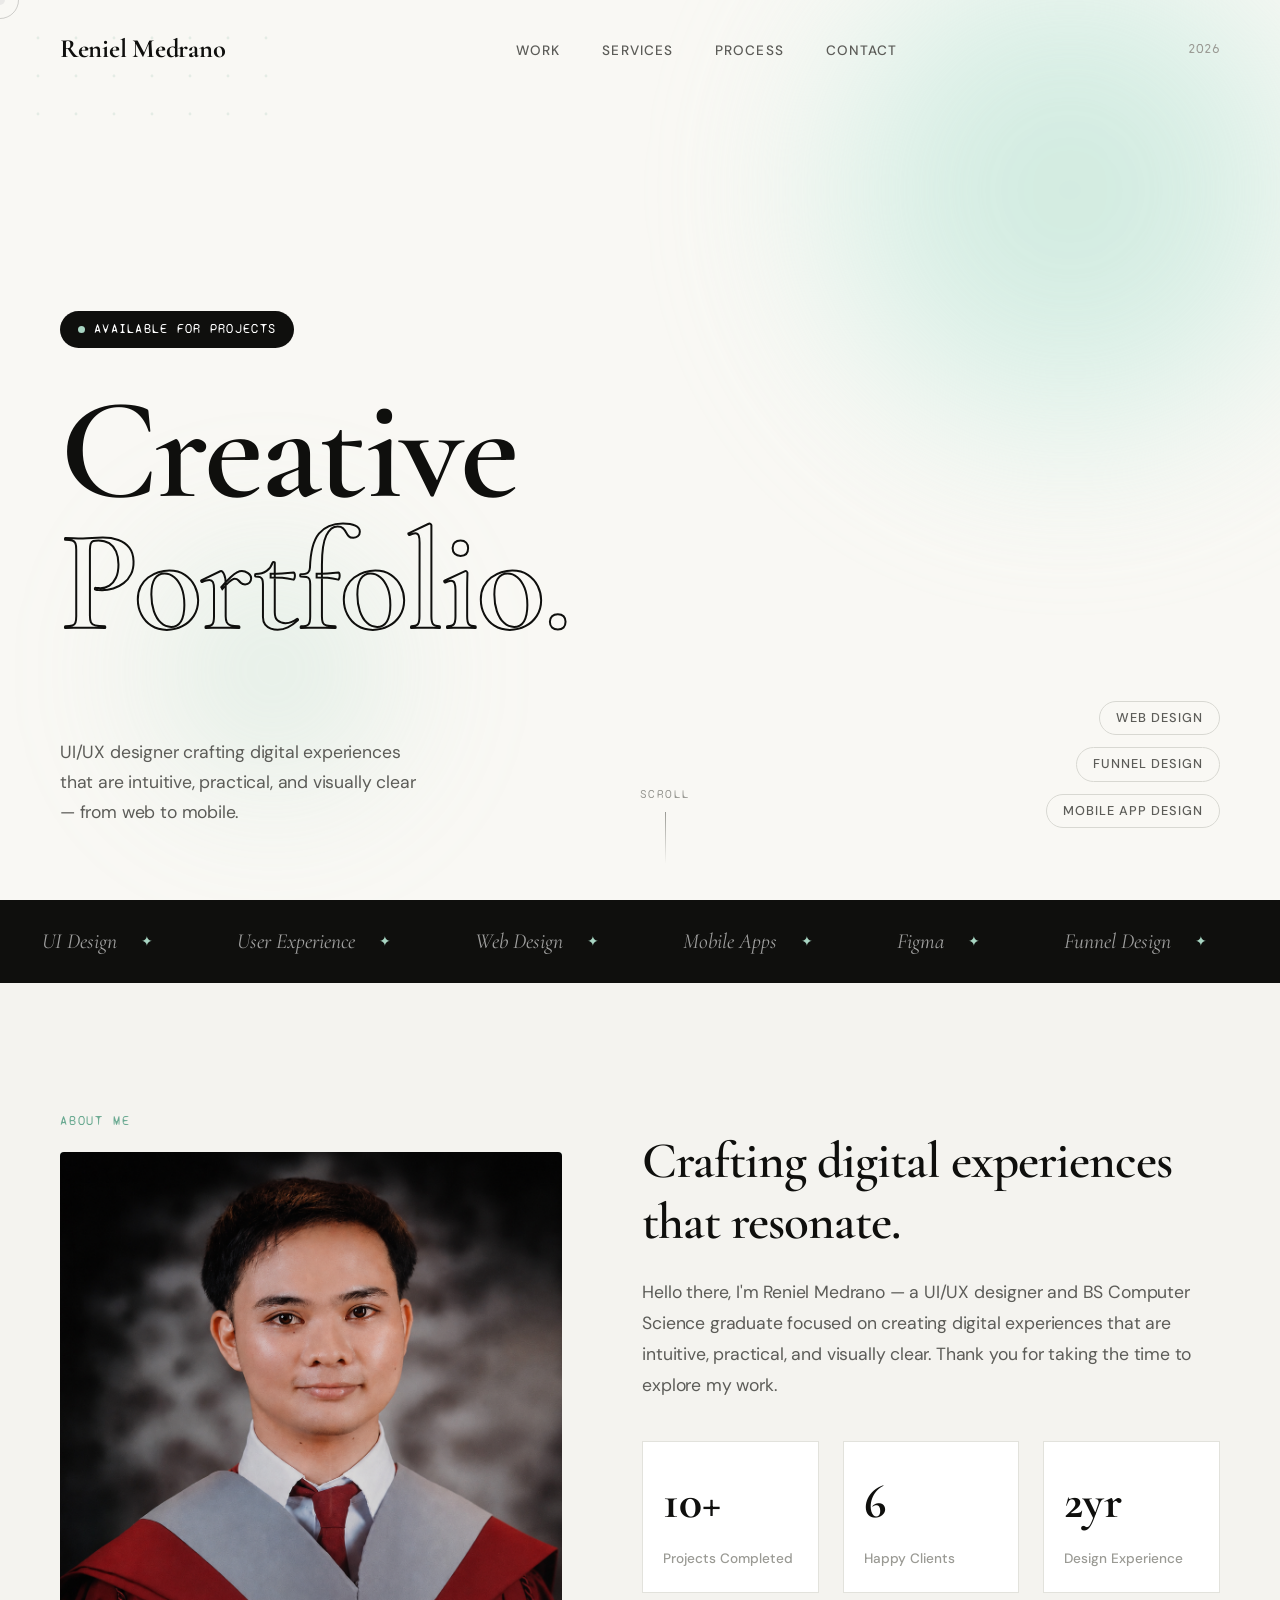
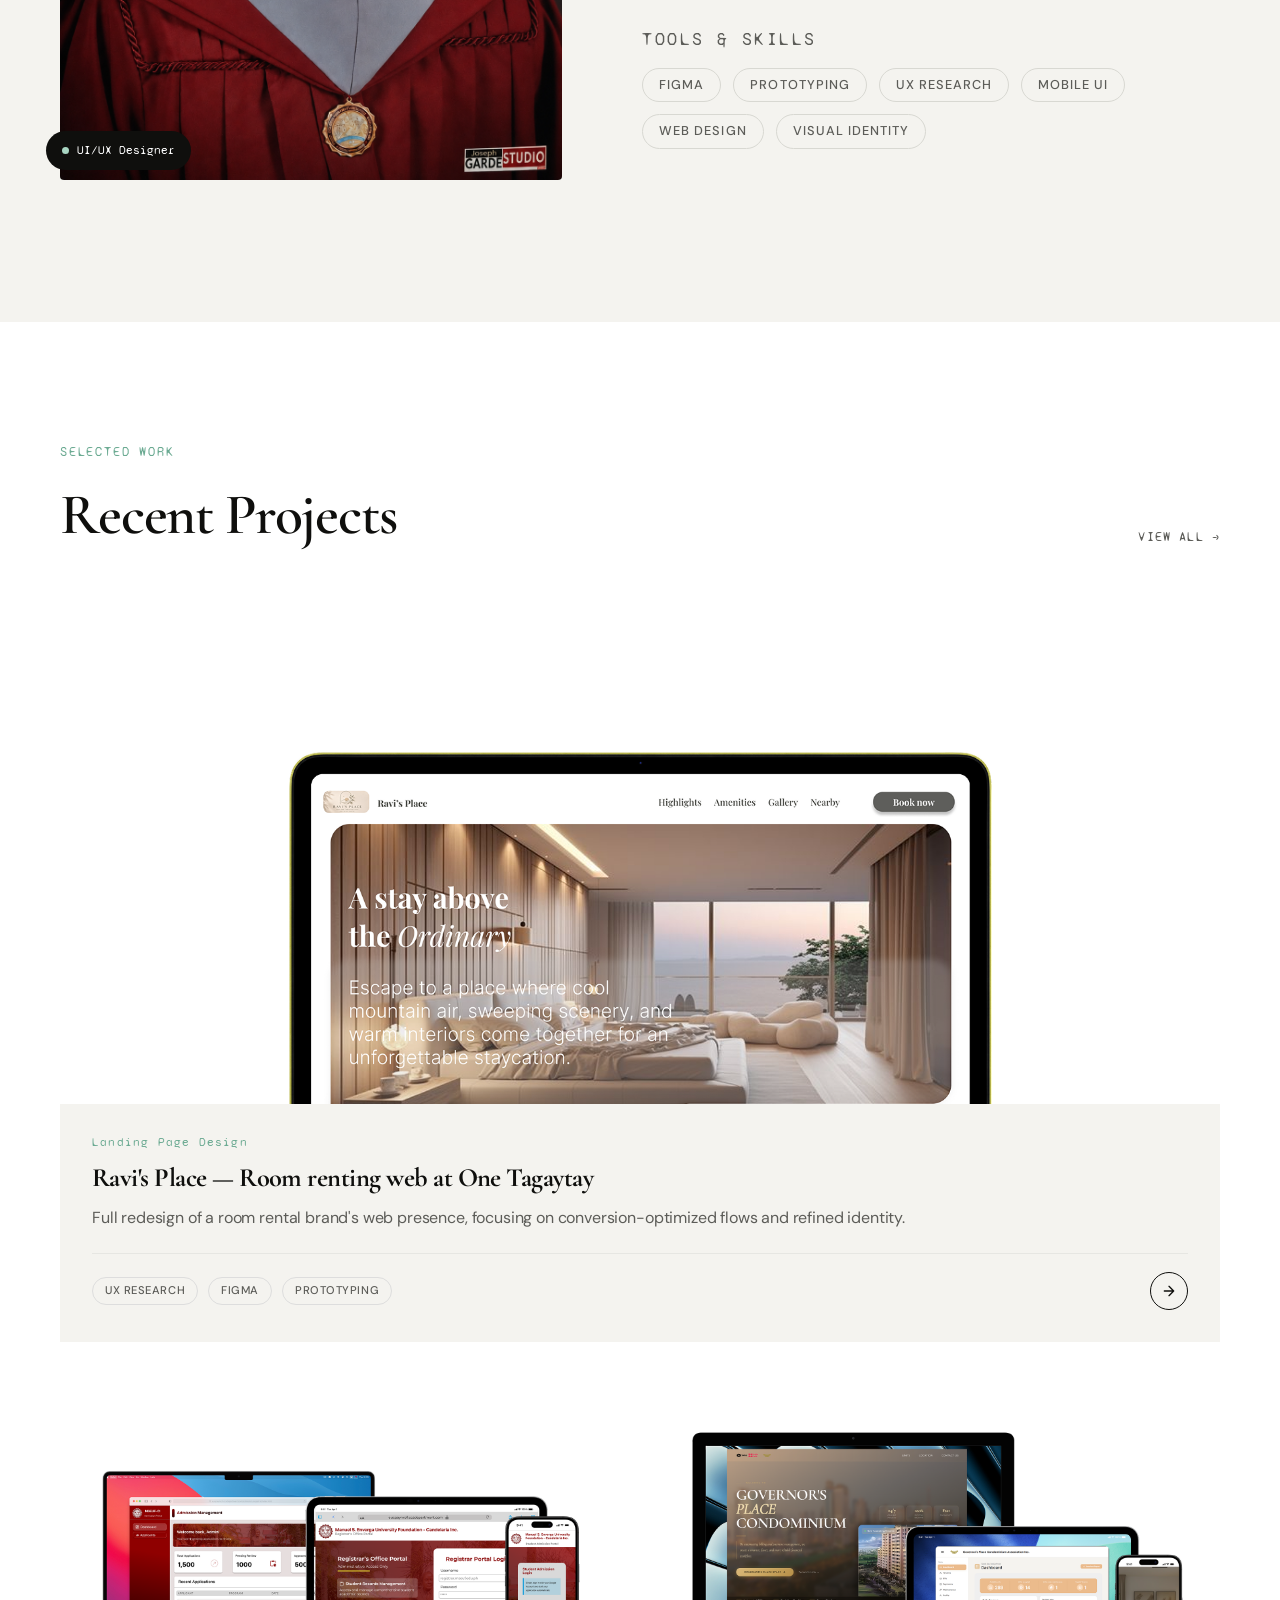
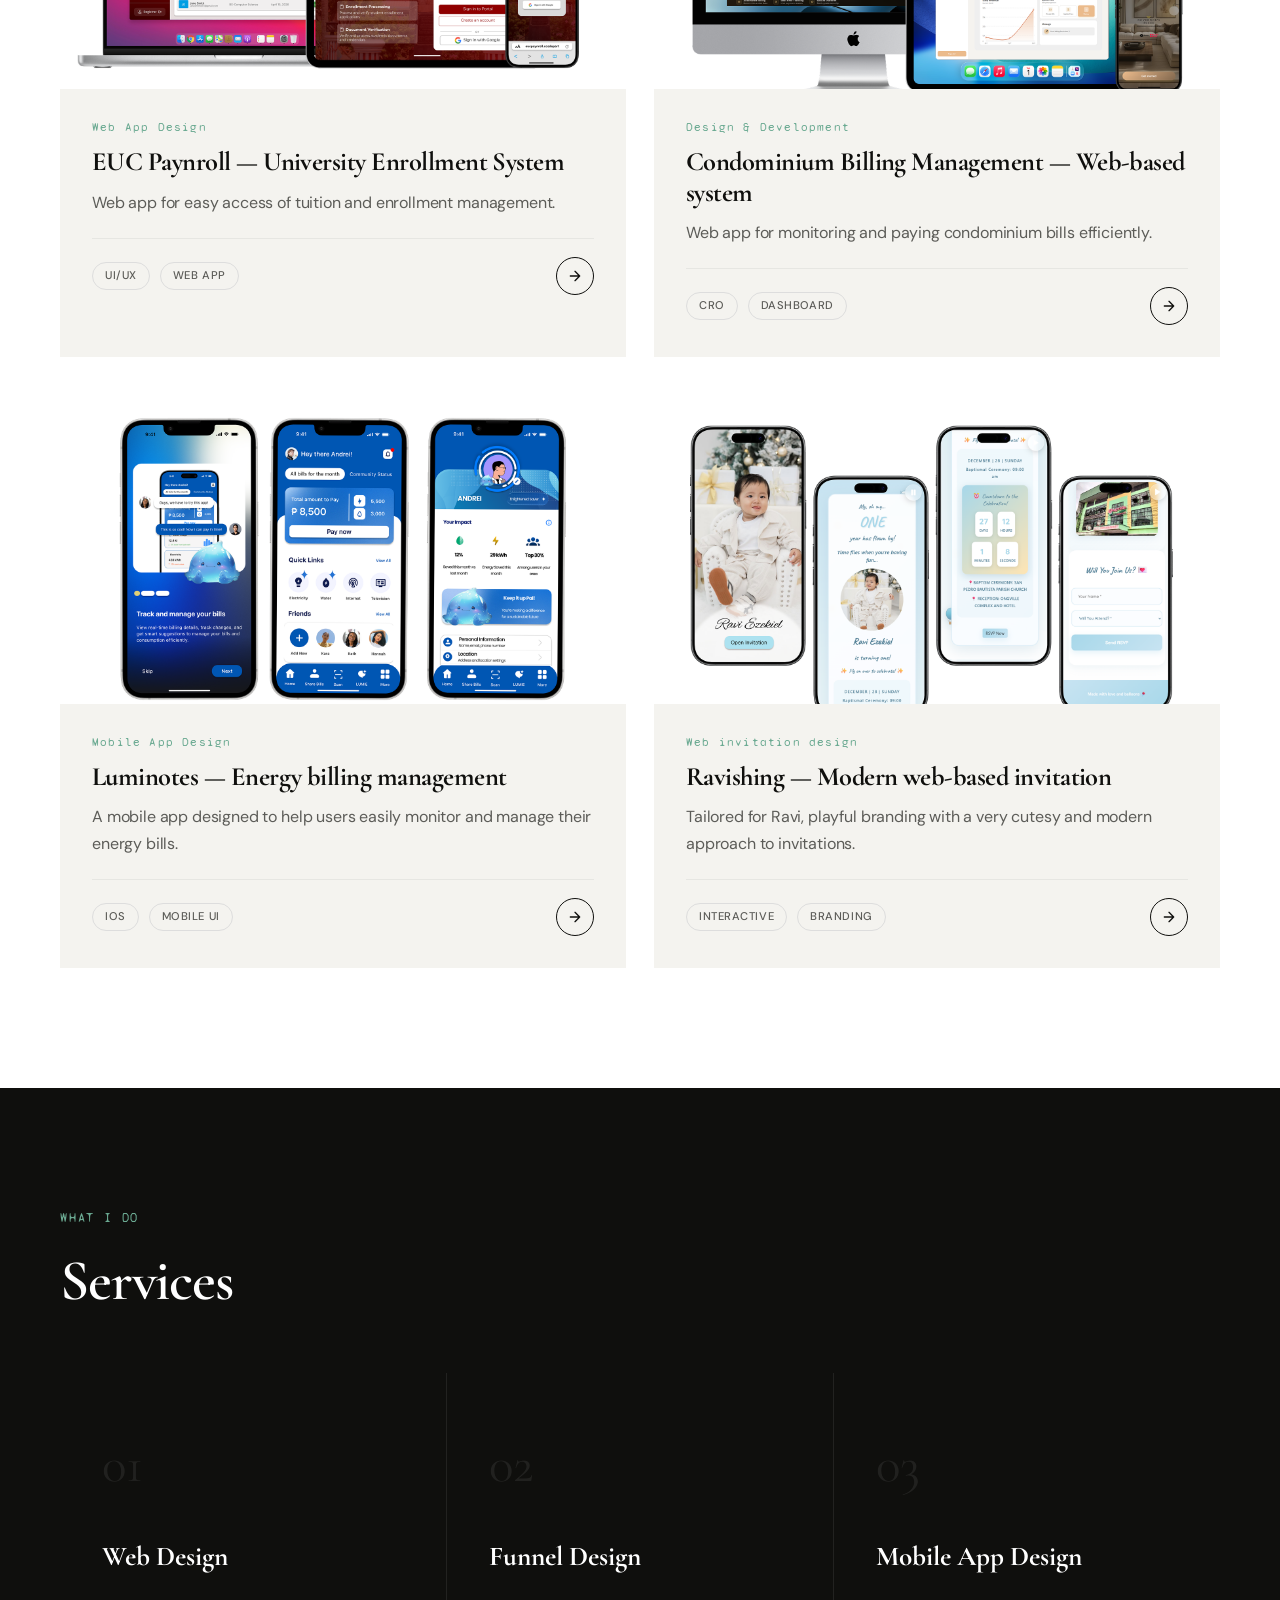
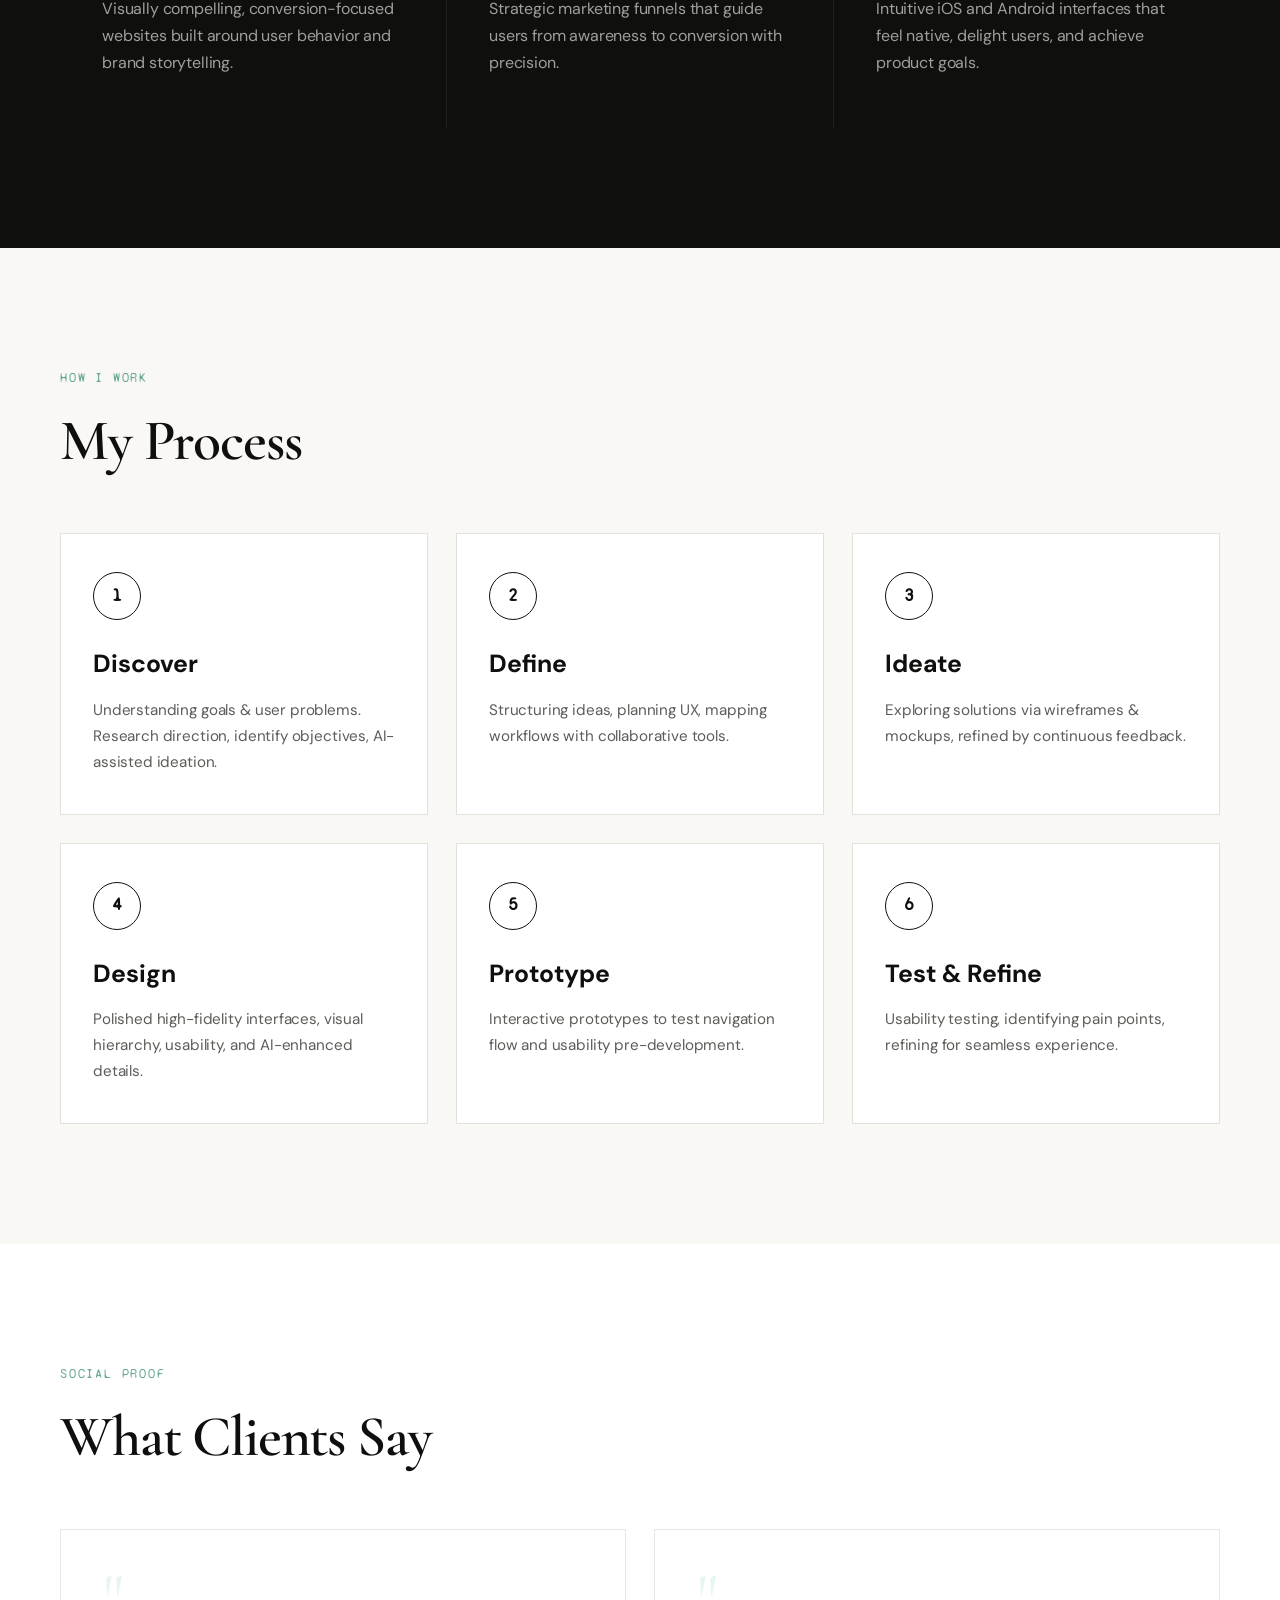
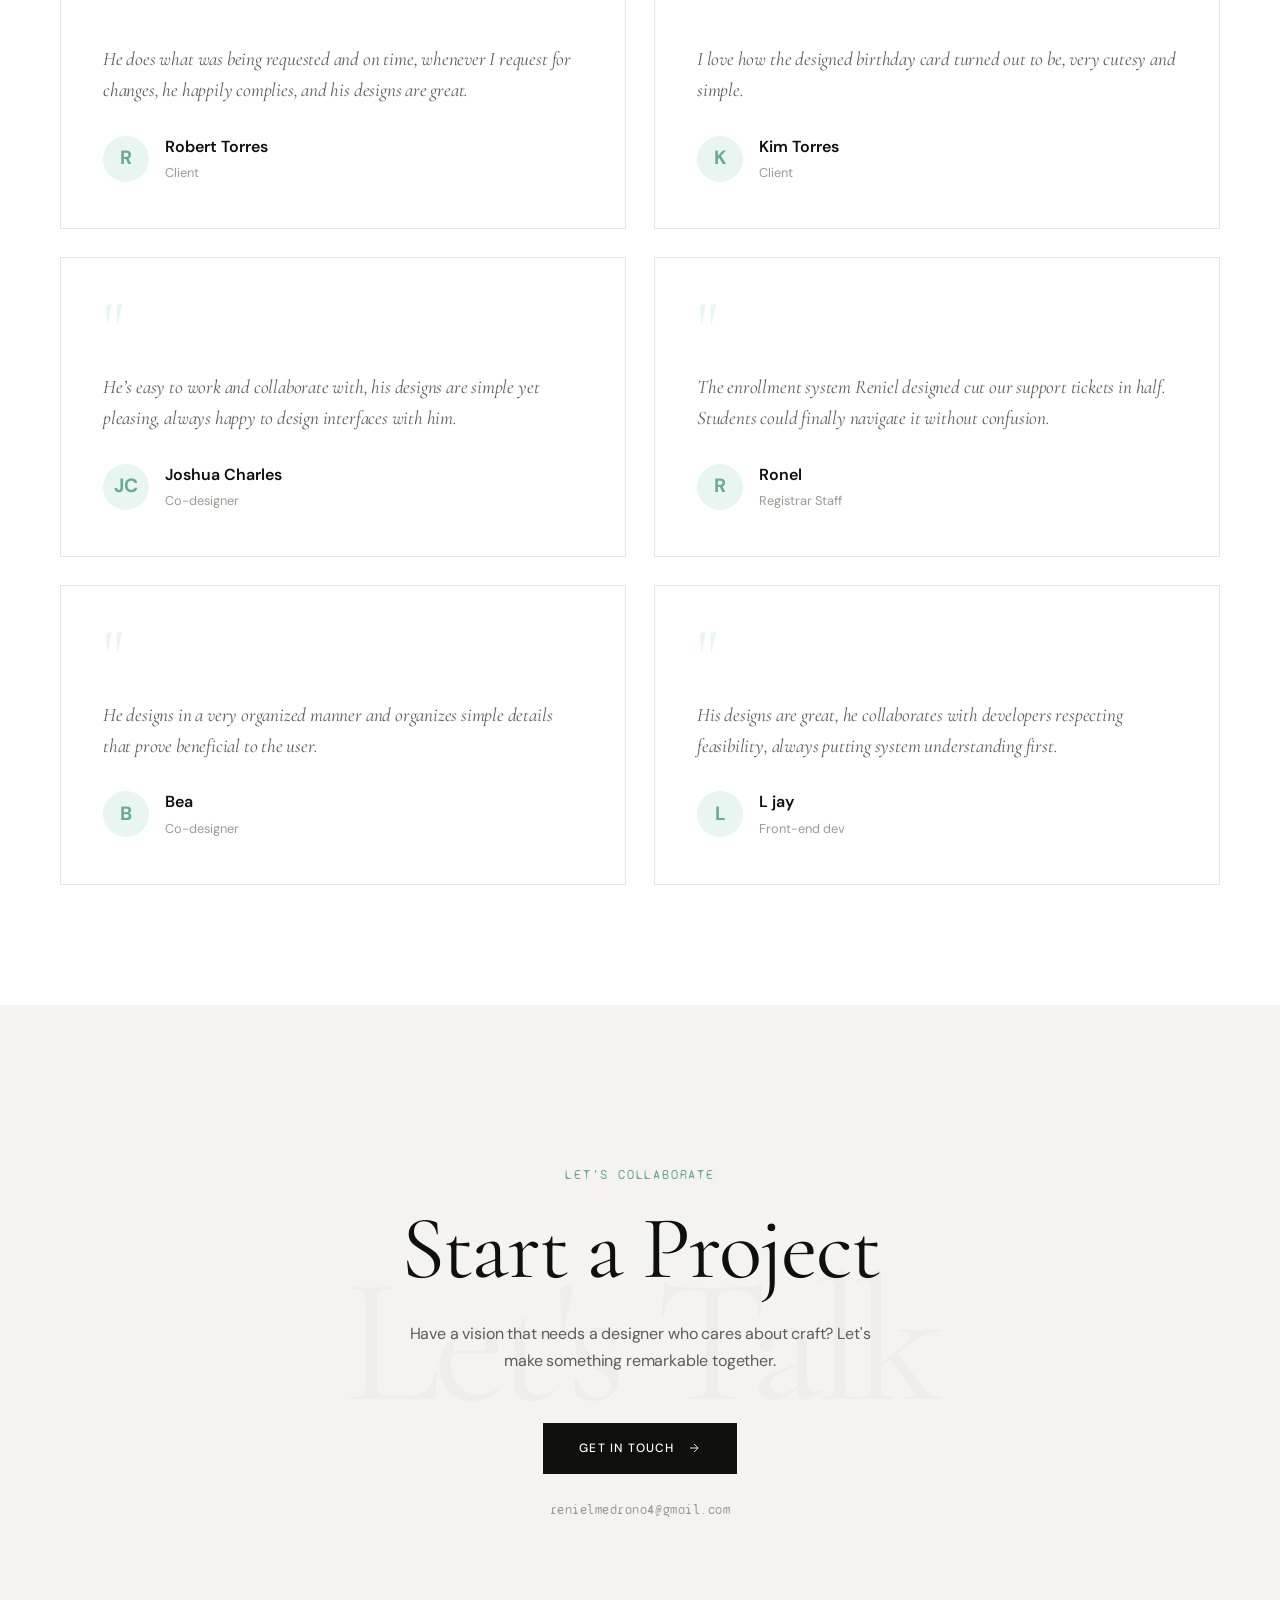
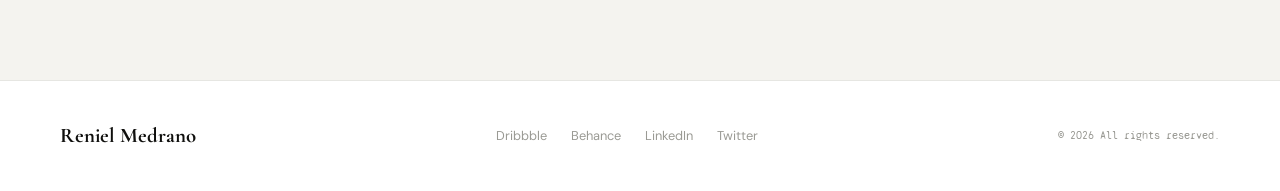
==== commit 53a29472: "Update index.html" ====
--- a/index.html
+++ b/index.html
@@ -683,9 +683,9 @@
 
     <div class="marquee"><div class="mq-track"><span class="mq-item">UI Design <em>✦</em></span><span class="mq-item">User Experience <em>✦</em></span><span class="mq-item">Web Design <em>✦</em></span><span class="mq-item">Mobile Apps <em>✦</em></span><span class="mq-item">Figma <em>✦</em></span><span class="mq-item">Funnel Design <em>✦</em></span><span class="mq-item">Prototyping <em>✦</em></span><span class="mq-item">Visual Identity <em>✦</em></span><span class="mq-item">UI Design <em>✦</em></span><span class="mq-item">User Experience <em>✦</em></span><span class="mq-item">Web Design <em>✦</em></span><span class="mq-item">Mobile Apps <em>✦</em></span><span class="mq-item">Figma <em>✦</em></span><span class="mq-item">Funnel Design <em>✦</em></span><span class="mq-item">Prototyping <em>✦</em></span><span class="mq-item">Visual Identity <em>✦</em></span></div></div>
 
-    <section id="about"><div class="about-l rv"><p class="sec-label">About Me</p><div class="photo-wrap"><div class="photo-frame" id="photoFrame"><div class="photo-placeholder"><svg width="48" height="48" viewBox="0 0 48 48" fill="none"><circle cx="24" cy="18" r="8" stroke="#6baa92" stroke-width="1.5"/><path d="M8 40c0-8.837 7.163-16 16-16s16 7.163 16 16" stroke="#6baa92" stroke-width="1.5"/></svg><p style="font-size:10px;">Your photo will appear</p></div><img id="profileImg" src="/assets/MEDRANO, RENIEL, C..png" alt="Reniel Medrano" style="display:none"/></div><div class="photo-badge"><div class="photo-badge-dot"></div>UI/UX Designer</div></div></div><div class="about-r rv d2"><h2 class="about-h">Crafting digital experiences that resonate.</h2><p>Hello there, I'm Reniel Medrano — a UI/UX designer and BS Computer Science graduate focused on creating digital experiences that are intuitive, practical, and visually clear. Thank you for taking the time to explore my work.</p><div class="stats"><div class="stat-item"><div class="stat-n">10+</div><div class="stat-lbl">Projects Completed</div></div><div class="stat-item"><div class="stat-n">6</div><div class="stat-lbl">Happy Clients</div></div><div class="stat-item"><div class="stat-n">2yr</div><div class="stat-lbl">Design Experience</div></div></div><div style="margin-top:32px"><p class="sec-label" style="margin-bottom:12px">Tools & Skills</p><div style="display:flex; flex-wrap:wrap; gap:12px"><span class="htag">Figma</span><span class="htag">Prototyping</span><span class="htag">UX Research</span><span class="htag">Mobile UI</span><span class="htag">Web Design</span><span class="htag">Visual Identity</span></div></div><a href="/assets/your-cv.pdf" download style="display:inline-flex; align-items:center; gap:9px; margin-top:36px; font-family:'Syne Mono', monospace; font-size:0.75rem; letter-spacing:0.1em; text-transform:uppercase; color:var(--ink); text-decoration:none; border-bottom:1px solid var(--ink);"></a></div></section>
-
-    <section id="work"><div class="sec-head rv"><div><p class="sec-label">Selected Work</p><h2 class="sec-title">Recent Projects</h2></div><a href="#" class="view-all">View all →</a></div><div class="grid"><div class="pcard feat rv" data-tip="View Project"><div class="cnum">01</div><div class="cvis" id="cvis-1"><img class="cvis-img" src="/assets/ravi'splace.png" alt="Ravi's Place" data-cvis="cvis-1"/><div class="cvis-overlay"><div class="cvis-overlay-label">View Project</div></div></div><div class="cinfo"><p class="ccat">Landing Page Design</p><h3 class="ctitle">Ravi's Place — Room renting web at One Tagaytay</h3><p class="cdesc">Full redesign of a room rental brand's web presence, focusing on conversion-optimized flows and refined identity.</p><div class="cfoot"><div class="ctags"><span class="tag">UX Research</span><span class="tag">Figma</span><span class="tag">Prototyping</span></div><a href="#" class="clnk"><svg viewBox="0 0 24 24"><path d="M5 12h14M12 5l7 7-7 7"/></svg></a></div></div></div><div class="pcard rv d1"><div class="cnum">02</div><div class="cvis" id="cvis-2"><img class="cvis-img" src="/assets/eucpaynroll.png" alt="EUC Paynroll" data-cvis="cvis-2"/><div class="cvis-overlay"><div class="cvis-overlay-label">View Project</div></div></div><div class="cinfo"><p class="ccat">Web App Design</p><h3 class="ctitle">EUC Paynroll — University Enrollment System</h3><p class="cdesc">Web app for easy access of tuition and enrollment management.</p><div class="cfoot"><div class="ctags"><span class="tag">UI/UX</span><span class="tag">Web App</span></div><a href="#" class="clnk"><svg viewBox="0 0 24 24"><path d="M5 12h14M12 5l7 7-7 7"/></svg></a></div></div></div><div class="pcard rv d2"><div class="cnum">03</div><div class="cvis" id="cvis-3"><img class="cvis-img" src="/assets/governor's place.png" alt="Condominium Billing" data-cvis="cvis-3"/><div class="cvis-overlay"><div class="cvis-overlay-label">View Project</div></div></div><div class="cinfo"><p class="ccat">Design & Development</p><h3 class="ctitle">Condominium Billing Management — Web-based system</h3><p class="cdesc">Web app for monitoring and paying condominium bills efficiently.</p><div class="cfoot"><div class="ctags"><span class="tag">CRO</span><span class="tag">Dashboard</span></div><a href="#" class="clnk"><svg viewBox="0 0 24 24"><path d="M5 12h14M12 5l7 7-7 7"/></svg></a></div></div></div><div class="pcard rv d3"><div class="cnum">04</div><div class="cvis" id="cvis-4"><img class="cvis-img" src="/assets/luminotes.png" alt="Luminotes" data-cvis="cvis-4"/><div class="cvis-overlay"><div class="cvis-overlay-label">View Project</div></div></div><div class="cinfo"><p class="ccat">Mobile App Design</p><h3 class="ctitle">Luminotes — Energy billing management</h3><p class="cdesc">A mobile app designed to help users easily monitor and manage their energy bills.</p><div class="cfoot"><div class="ctags"><span class="tag">iOS</span><span class="tag">Mobile UI</span></div><a href="#" class="clnk"><svg viewBox="0 0 24 24"><path d="M5 12h14M12 5l7 7-7 7"/></svg></a></div></div></div><div class="pcard rv d1"><div class="cnum">05</div><div class="cvis" id="cvis-5"><img class="cvis-img" src="/assets/web invitation.png" alt="Ravishing Invitation" data-cvis="cvis-5"/><div class="cvis-overlay"><div class="cvis-overlay-label">View Project</div></div></div><div class="cinfo"><p class="ccat">Web invitation design</p><h3 class="ctitle">Ravishing — Modern web-based invitation</h3><p class="cdesc">Tailored for Ravi, playful branding with a very cutesy and modern approach to invitations.</p><div class="cfoot"><div class="ctags"><span class="tag">Interactive</span><span class="tag">Branding</span></div><a href="#" class="clnk"><svg viewBox="0 0 24 24"><path d="M5 12h14M12 5l7 7-7 7"/></svg></a></div></div></div></div></section>
+    <section id="about"><div class="about-l rv"><p class="sec-label">About Me</p><div class="photo-wrap"><div class="photo-frame" id="photoFrame"><div class="photo-placeholder"><svg width="48" height="48" viewBox="0 0 48 48" fill="none"><circle cx="24" cy="18" r="8" stroke="#6baa92" stroke-width="1.5"/><path d="M8 40c0-8.837 7.163-16 16-16s16 7.163 16 16" stroke="#6baa92" stroke-width="1.5"/></svg><p style="font-size:10px;">Your photo will appear</p></div><img id="profileImg" src="assets/MEDRANO, RENIEL, C..png" alt="Reniel Medrano" style="display:none"/></div><div class="photo-badge"><div class="photo-badge-dot"></div>UI/UX Designer</div></div></div><div class="about-r rv d2"><h2 class="about-h">Crafting digital experiences that resonate.</h2><p>Hello there, I'm Reniel Medrano — a UI/UX designer and BS Computer Science graduate focused on creating digital experiences that are intuitive, practical, and visually clear. Thank you for taking the time to explore my work.</p><div class="stats"><div class="stat-item"><div class="stat-n">10+</div><div class="stat-lbl">Projects Completed</div></div><div class="stat-item"><div class="stat-n">6</div><div class="stat-lbl">Happy Clients</div></div><div class="stat-item"><div class="stat-n">2yr</div><div class="stat-lbl">Design Experience</div></div></div><div style="margin-top:32px"><p class="sec-label" style="margin-bottom:12px">Tools & Skills</p><div style="display:flex; flex-wrap:wrap; gap:12px"><span class="htag">Figma</span><span class="htag">Prototyping</span><span class="htag">UX Research</span><span class="htag">Mobile UI</span><span class="htag">Web Design</span><span class="htag">Visual Identity</span></div></div><a href="assets/your-cv.pdf" download style="display:inline-flex; align-items:center; gap:9px; margin-top:36px; font-family:'Syne Mono', monospace; font-size:0.75rem; letter-spacing:0.1em; text-transform:uppercase; color:var(--ink); text-decoration:none; border-bottom:1px solid var(--ink);"></a></div></section>
+
+    <section id="work"><div class="sec-head rv"><div><p class="sec-label">Selected Work</p><h2 class="sec-title">Recent Projects</h2></div><a href="#" class="view-all">View all →</a></div><div class="grid"><div class="pcard feat rv" data-tip="View Project"><div class="cnum">01</div><div class="cvis" id="cvis-1"><img class="cvis-img" src="assets/ravi'splace.png" alt="Ravi's Place" data-cvis="cvis-1"/><div class="cvis-overlay"><div class="cvis-overlay-label">View Project</div></div></div><div class="cinfo"><p class="ccat">Landing Page Design</p><h3 class="ctitle">Ravi's Place — Room renting web at One Tagaytay</h3><p class="cdesc">Full redesign of a room rental brand's web presence, focusing on conversion-optimized flows and refined identity.</p><div class="cfoot"><div class="ctags"><span class="tag">UX Research</span><span class="tag">Figma</span><span class="tag">Prototyping</span></div><a href="#" class="clnk"><svg viewBox="0 0 24 24"><path d="M5 12h14M12 5l7 7-7 7"/></svg></a></div></div></div><div class="pcard rv d1"><div class="cnum">02</div><div class="cvis" id="cvis-2"><img class="cvis-img" src="assets/eucpaynroll.png" alt="EUC Paynroll" data-cvis="cvis-2"/><div class="cvis-overlay"><div class="cvis-overlay-label">View Project</div></div></div><div class="cinfo"><p class="ccat">Web App Design</p><h3 class="ctitle">EUC Paynroll — University Enrollment System</h3><p class="cdesc">Web app for easy access of tuition and enrollment management.</p><div class="cfoot"><div class="ctags"><span class="tag">UI/UX</span><span class="tag">Web App</span></div><a href="#" class="clnk"><svg viewBox="0 0 24 24"><path d="M5 12h14M12 5l7 7-7 7"/></svg></a></div></div></div><div class="pcard rv d2"><div class="cnum">03</div><div class="cvis" id="cvis-3"><img class="cvis-img" src="assets/governor's place.png" alt="Condominium Billing" data-cvis="cvis-3"/><div class="cvis-overlay"><div class="cvis-overlay-label">View Project</div></div></div><div class="cinfo"><p class="ccat">Design & Development</p><h3 class="ctitle">Condominium Billing Management — Web-based system</h3><p class="cdesc">Web app for monitoring and paying condominium bills efficiently.</p><div class="cfoot"><div class="ctags"><span class="tag">CRO</span><span class="tag">Dashboard</span></div><a href="#" class="clnk"><svg viewBox="0 0 24 24"><path d="M5 12h14M12 5l7 7-7 7"/></svg></a></div></div></div><div class="pcard rv d3"><div class="cnum">04</div><div class="cvis" id="cvis-4"><img class="cvis-img" src="assets/luminotes.png" alt="Luminotes" data-cvis="cvis-4"/><div class="cvis-overlay"><div class="cvis-overlay-label">View Project</div></div></div><div class="cinfo"><p class="ccat">Mobile App Design</p><h3 class="ctitle">Luminotes — Energy billing management</h3><p class="cdesc">A mobile app designed to help users easily monitor and manage their energy bills.</p><div class="cfoot"><div class="ctags"><span class="tag">iOS</span><span class="tag">Mobile UI</span></div><a href="#" class="clnk"><svg viewBox="0 0 24 24"><path d="M5 12h14M12 5l7 7-7 7"/></svg></a></div></div></div><div class="pcard rv d1"><div class="cnum">05</div><div class="cvis" id="cvis-5"><img class="cvis-img" src="assets/web invitation.png" alt="Ravishing Invitation" data-cvis="cvis-5"/><div class="cvis-overlay"><div class="cvis-overlay-label">View Project</div></div></div><div class="cinfo"><p class="ccat">Web invitation design</p><h3 class="ctitle">Ravishing — Modern web-based invitation</h3><p class="cdesc">Tailored for Ravi, playful branding with a very cutesy and modern approach to invitations.</p><div class="cfoot"><div class="ctags"><span class="tag">Interactive</span><span class="tag">Branding</span></div><a href="#" class="clnk"><svg viewBox="0 0 24 24"><path d="M5 12h14M12 5l7 7-7 7"/></svg></a></div></div></div></div></section>
 
     <section id="services"><p class="sec-label rv">What I Do</p><h2 class="sec-title rv">Services</h2><div class="svc-grid"><div class="svc rv"><div class="svc-n">01</div><div class="svc-name">Web Design</div><p class="svc-desc">Visually compelling, conversion-focused websites built around user behavior and brand storytelling.</p><div class="svc-line"></div></div><div class="svc rv d1"><div class="svc-n">02</div><div class="svc-name">Funnel Design</div><p class="svc-desc">Strategic marketing funnels that guide users from awareness to conversion with precision.</p><div class="svc-line"></div></div><div class="svc rv d2"><div class="svc-n">03</div><div class="svc-name">Mobile App Design</div><p class="svc-desc">Intuitive iOS and Android interfaces that feel native, delight users, and achieve product goals.</p><div class="svc-line"></div></div></div></section>
 
@@ -742,4 +742,4 @@
       window.addEventListener("scroll", () => { const y = scrollY; if (b1) b1.style.transform = `translateY(${y * 0.14}px)`; if (b2) b2.style.transform = `translateY(${y * 0.07}px)`; });
     </script>
   </body>
-</html>+</html>
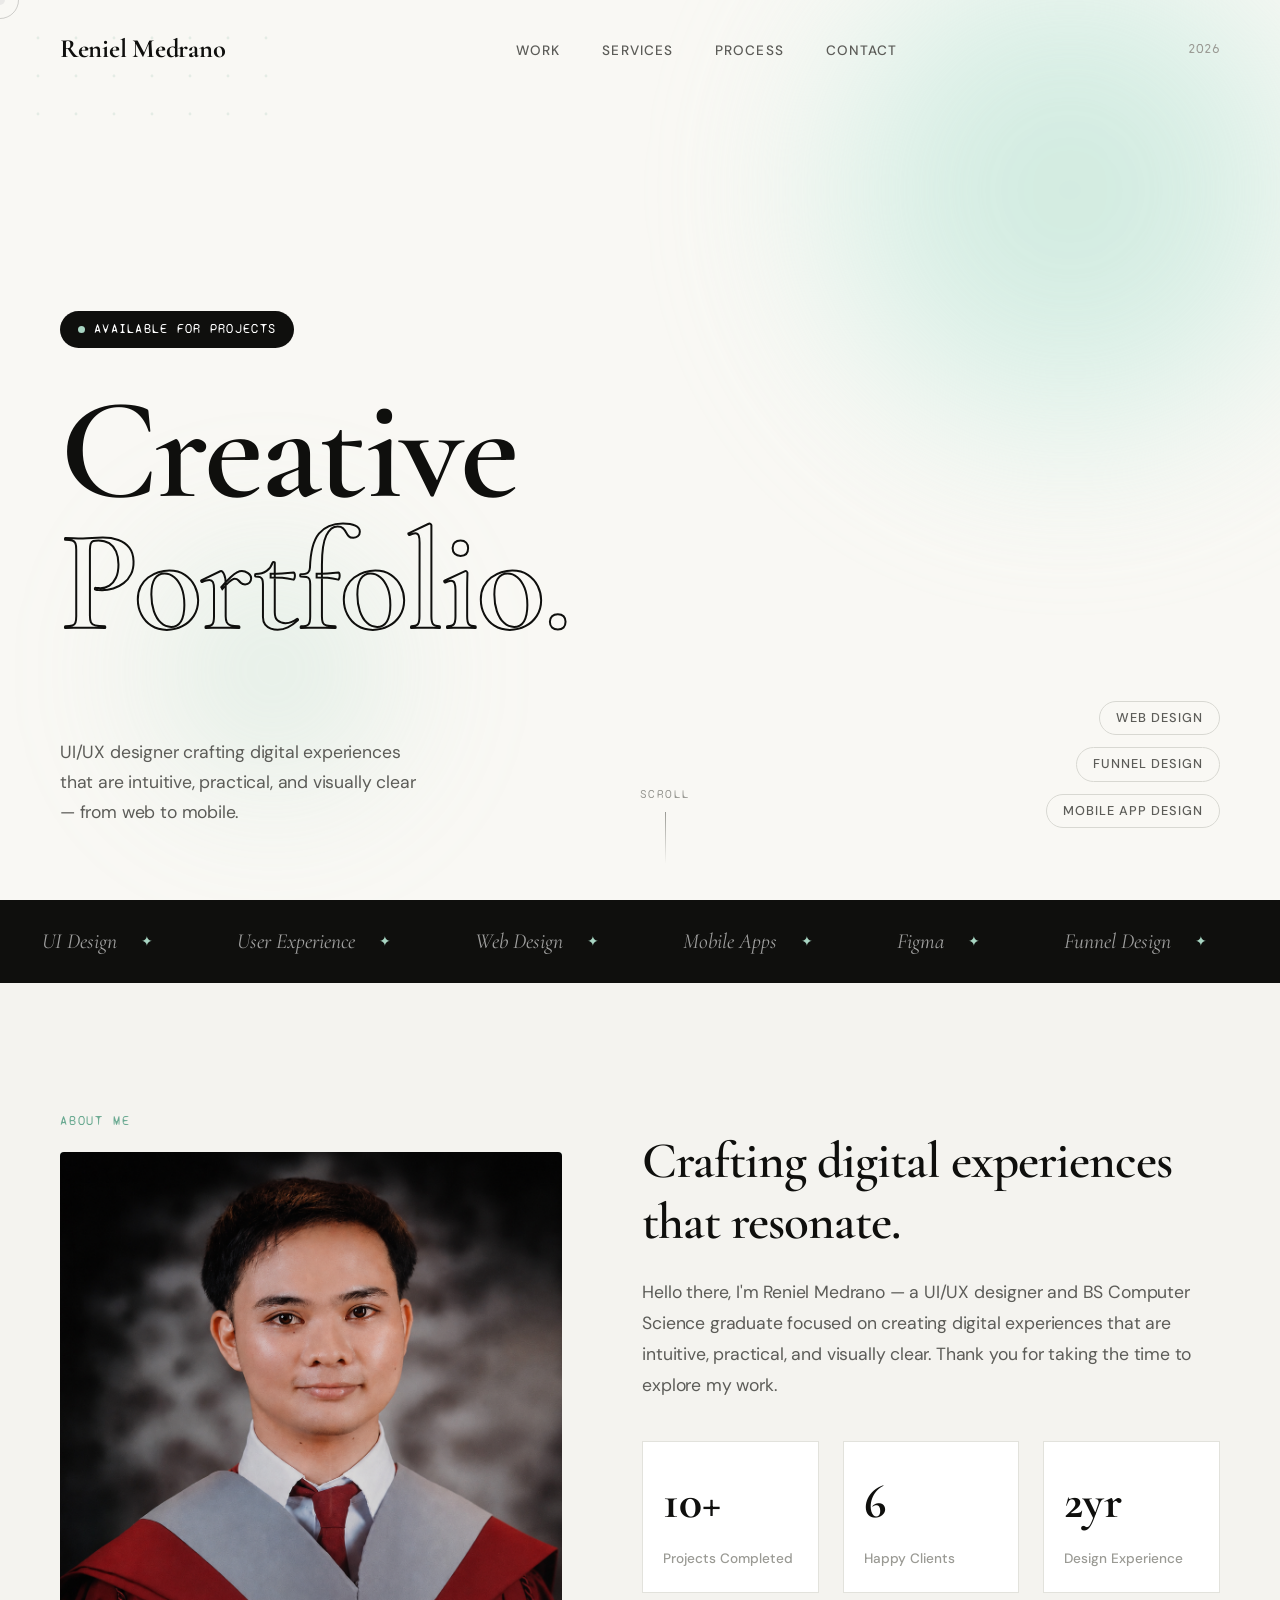
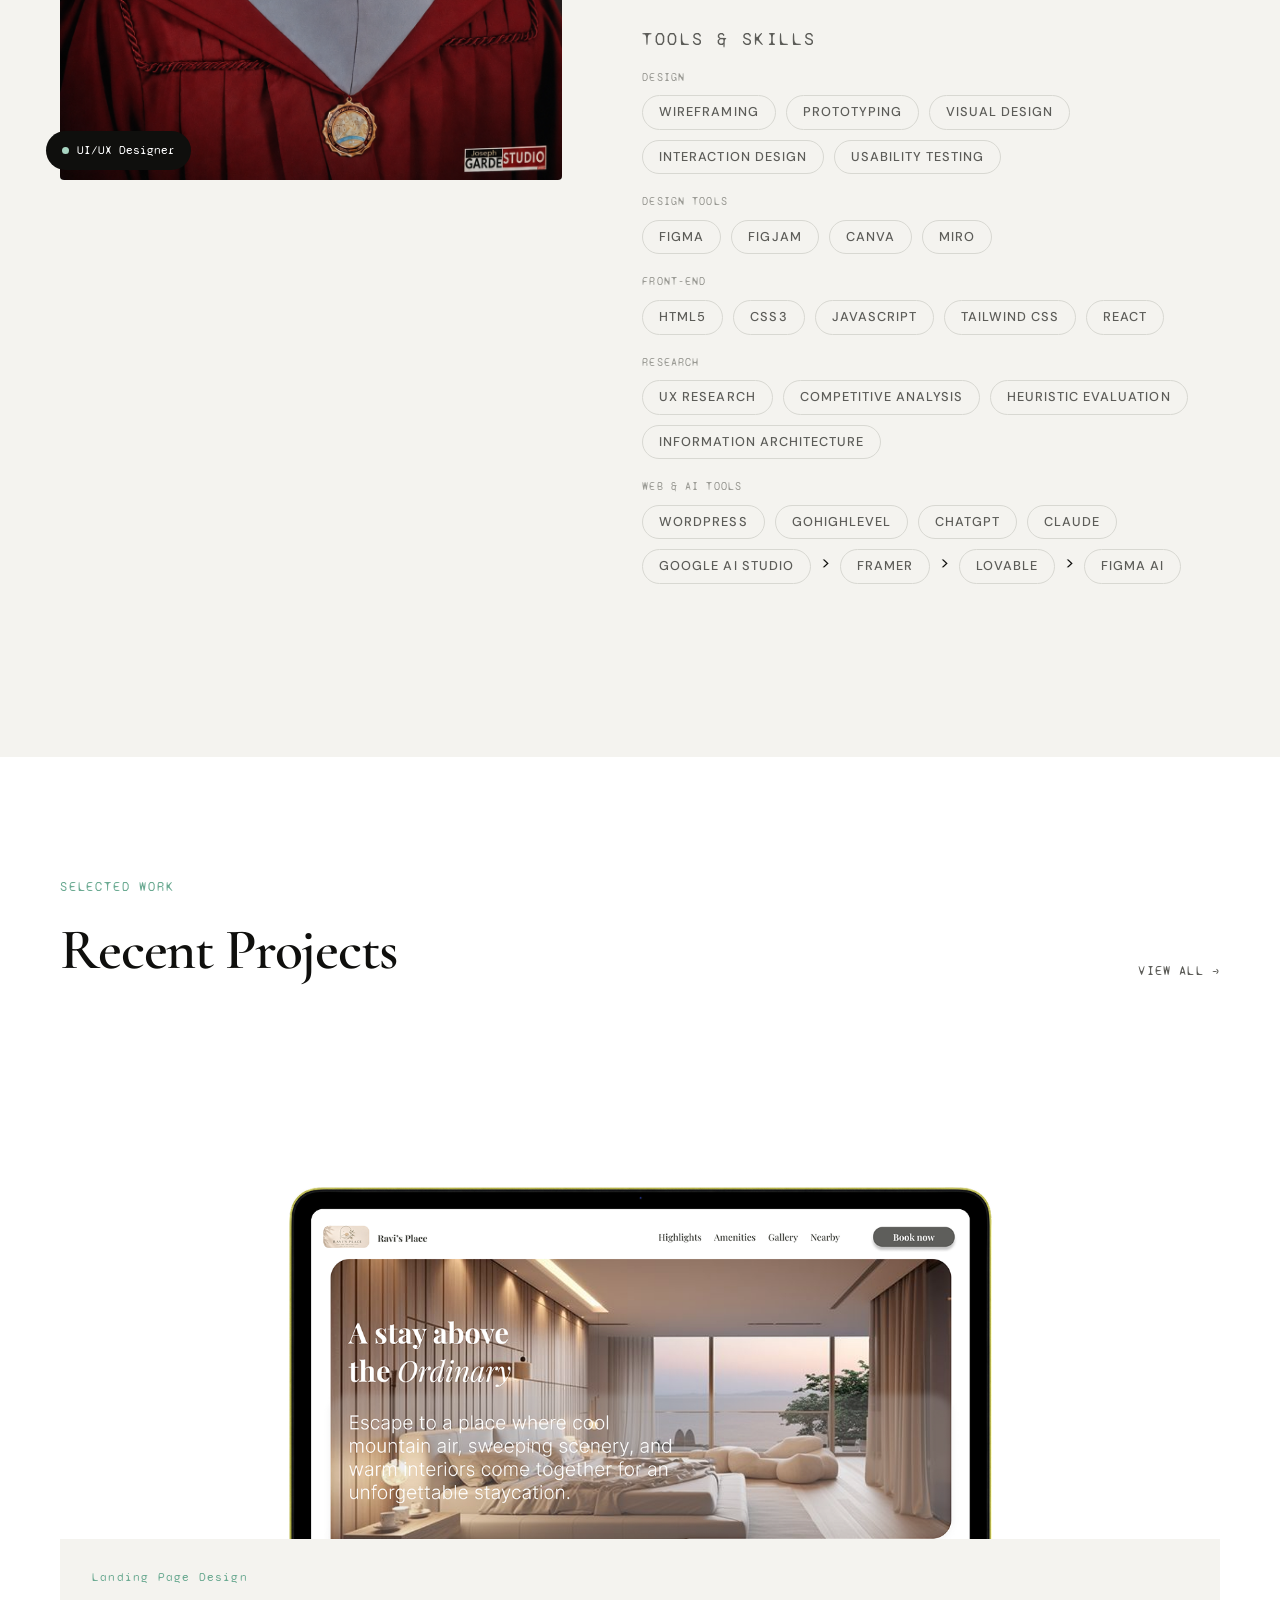
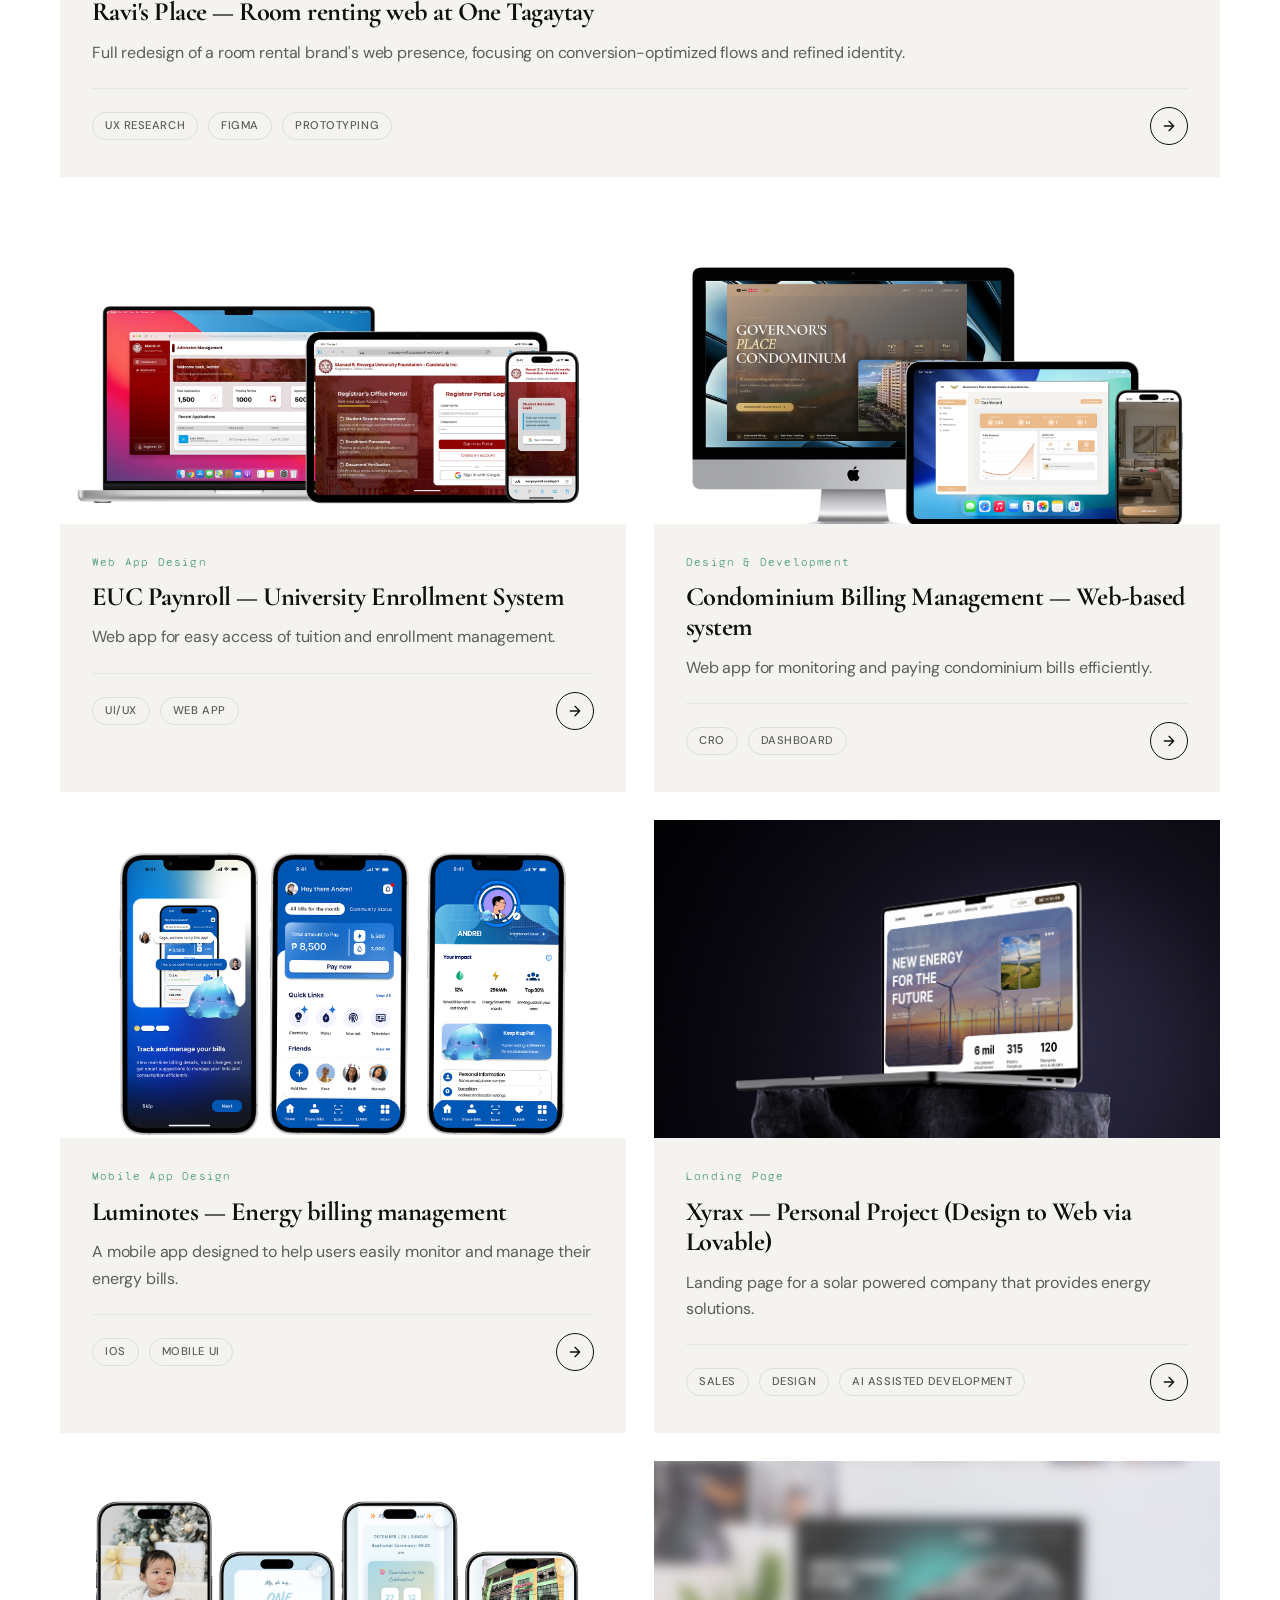
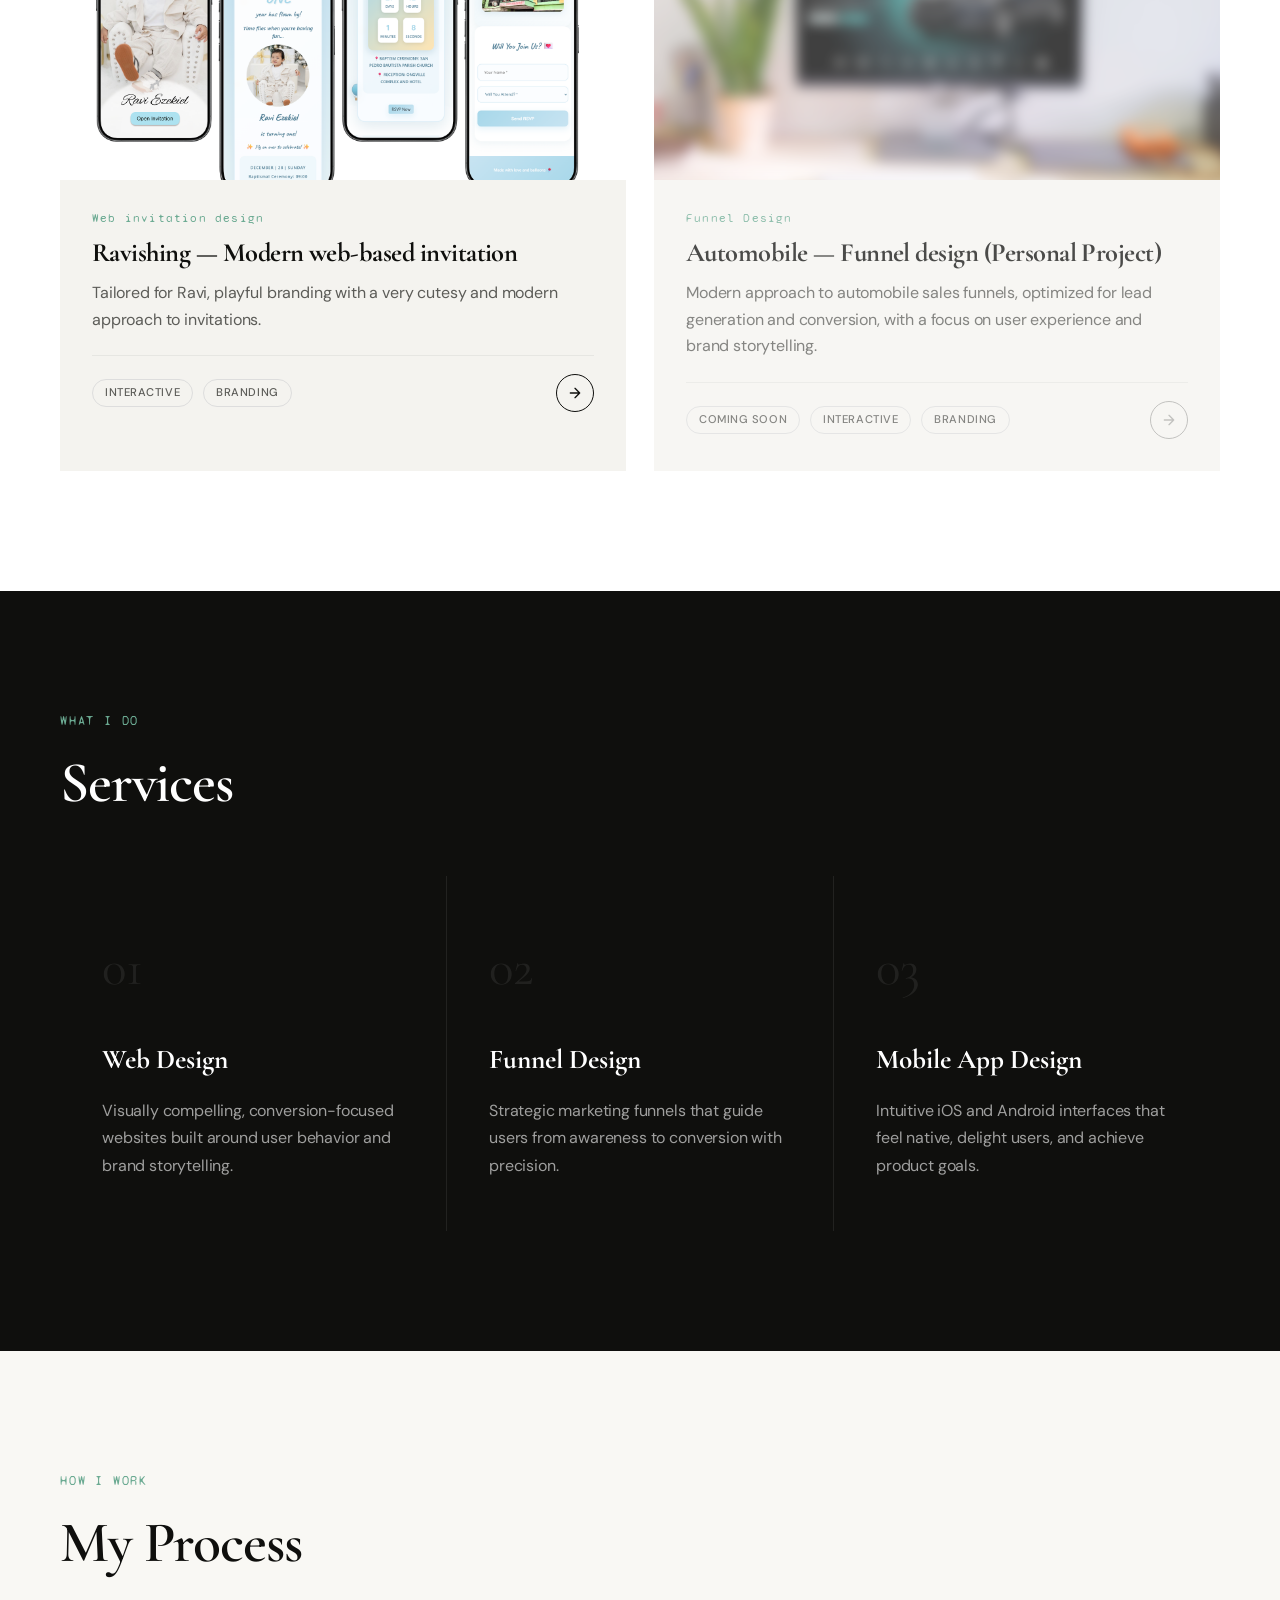
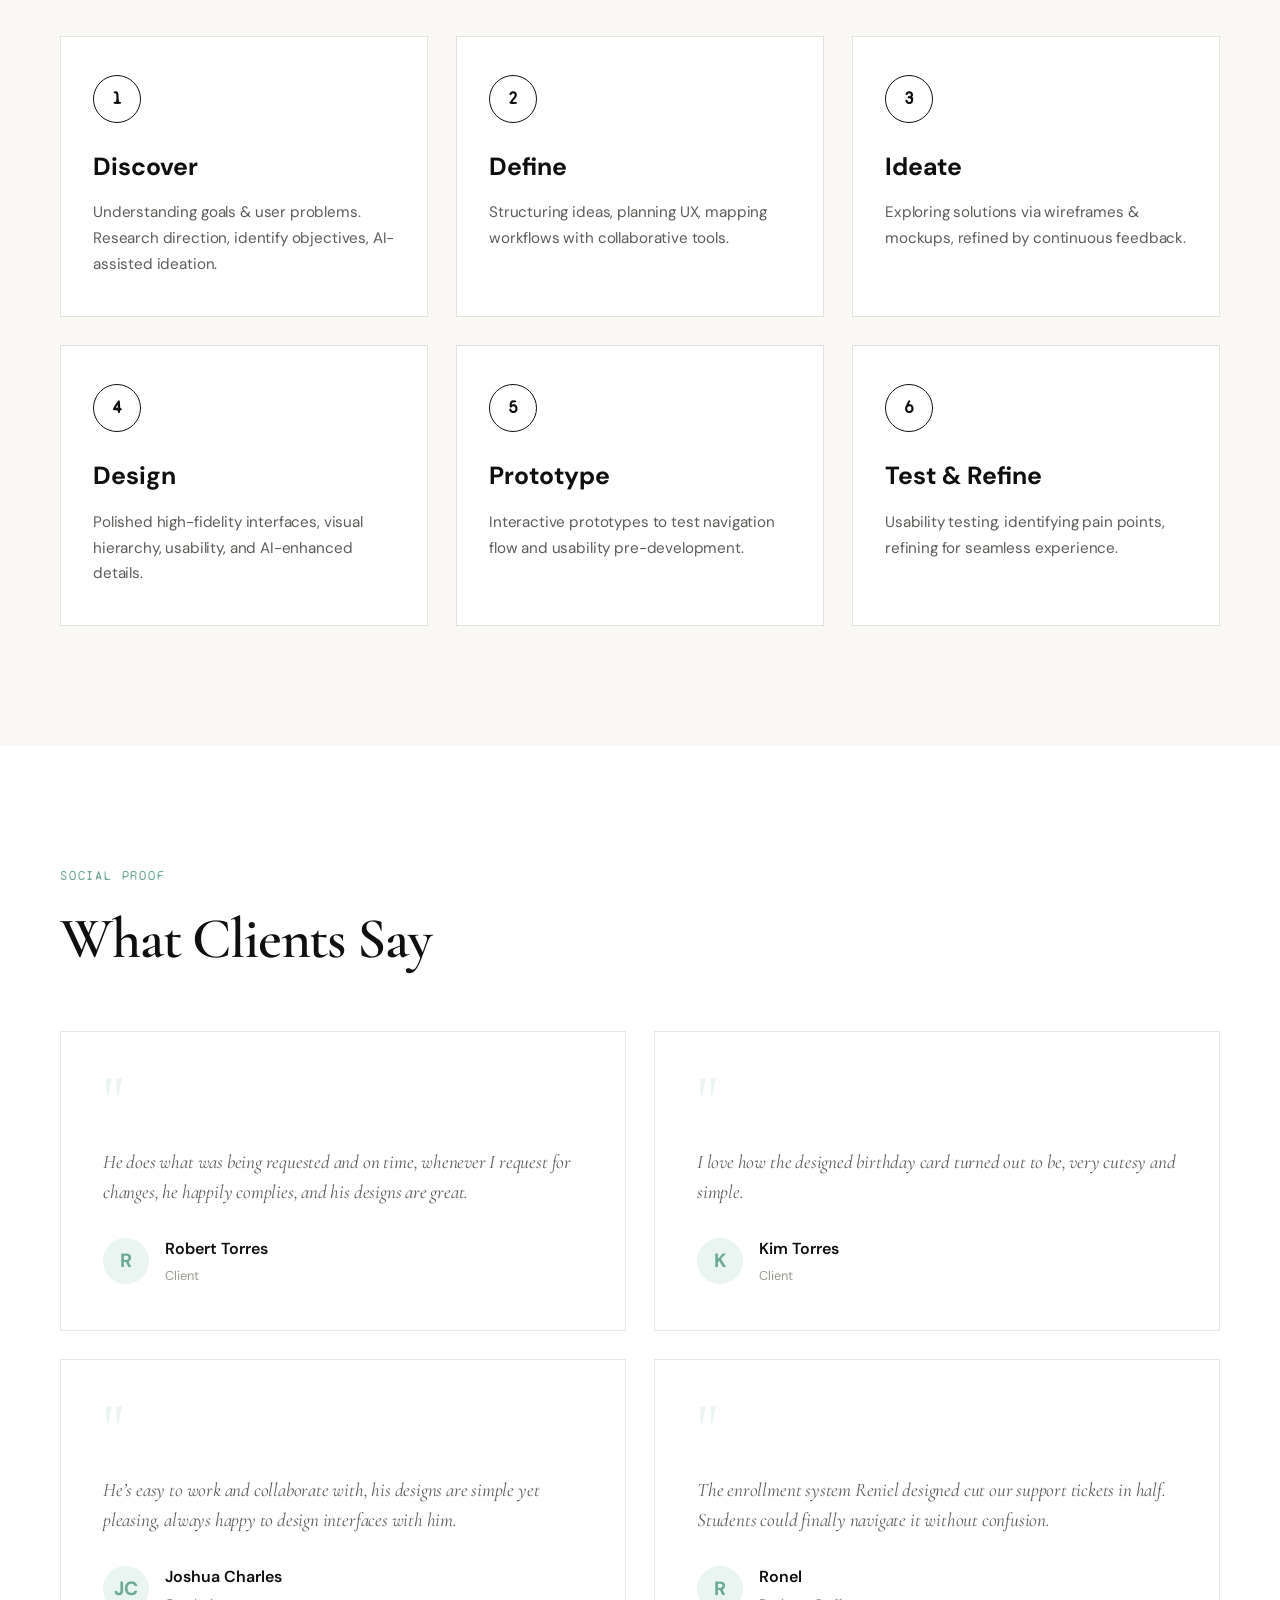
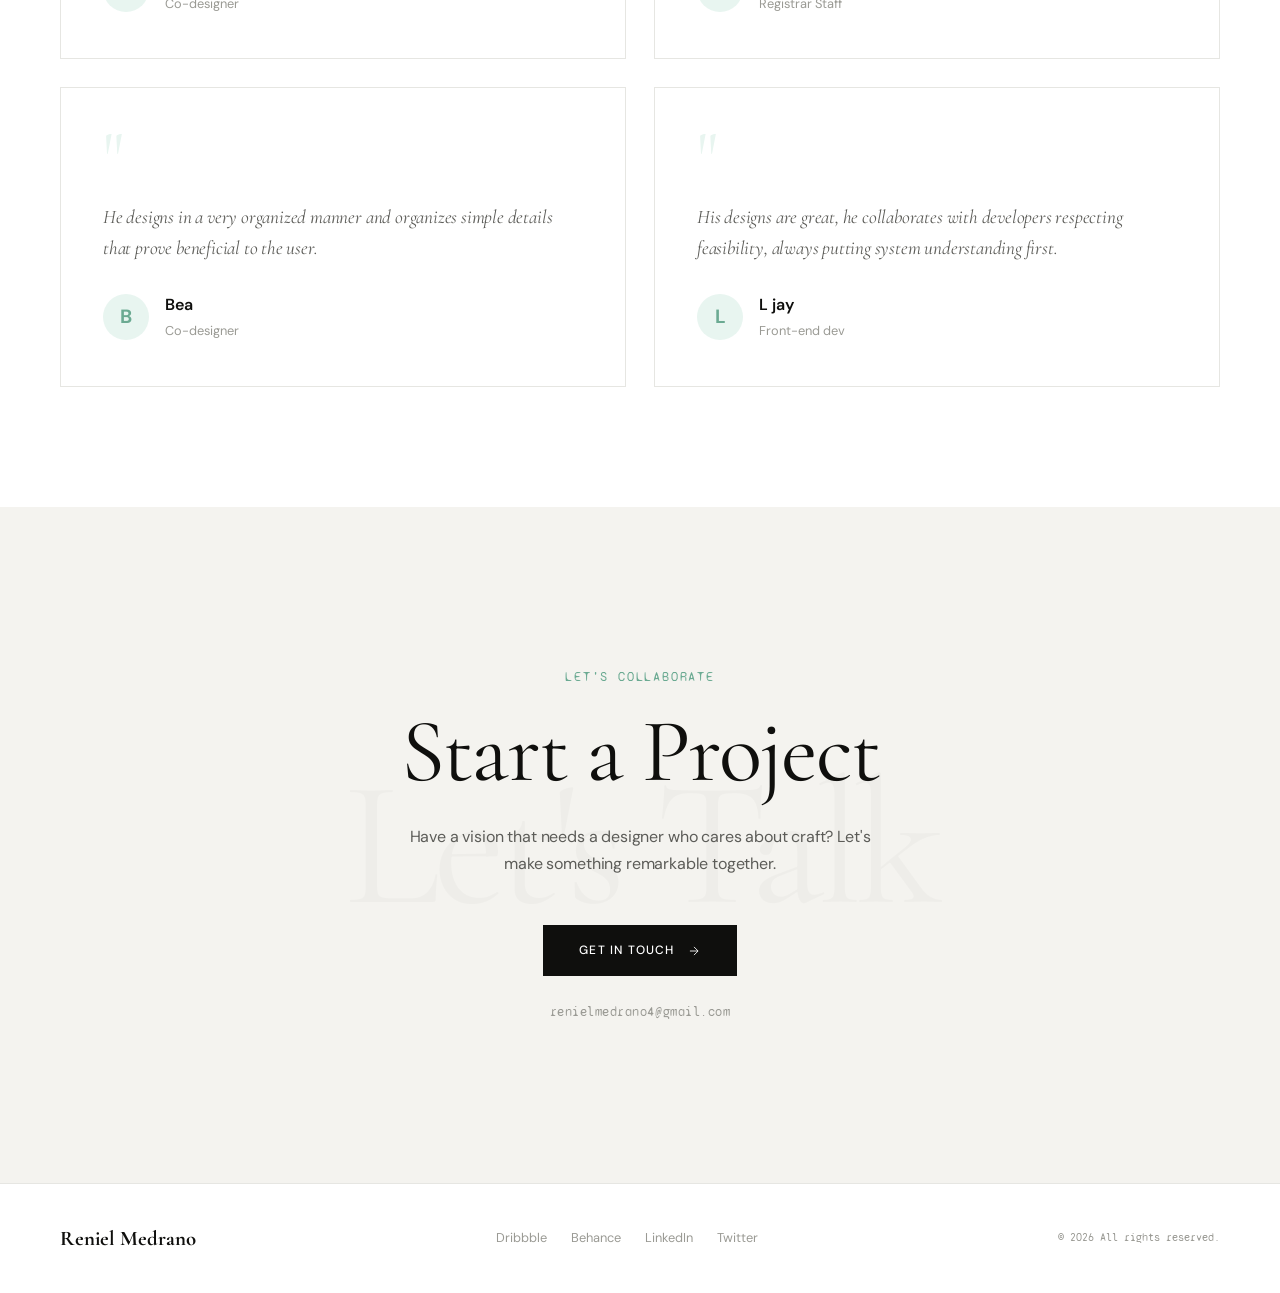
==== commit d58d00ed: "Update index.html" ====
--- a/index.html
+++ b/index.html
@@ -2,7 +2,10 @@
 <html lang="en">
   <head>
     <meta charset="UTF-8" />
-    <meta name="viewport" content="width=device-width, initial-scale=1.0, viewport-fit=cover" />
+    <meta
+      name="viewport"
+      content="width=device-width, initial-scale=1.0, viewport-fit=cover"
+    />
     <title>Reniel Medrano — Creative Portfolio</title>
     <link
       href="https://fonts.googleapis.com/css2?family=Cormorant+Garamond:ital,wght@0,400;0,600;0,700;1,400;1,600&family=DM+Sans:ital,opsz,wght@0,9..40,300;0,9..40,400;0,9..40,500;0,9..40,600;1,9..40,300;1,9..40,400&family=Syne+Mono&display=swap"
@@ -28,7 +31,7 @@
         --white: #fff;
         --cream: #f9f8f4;
         --offwhite: #f4f3ef;
-        
+
         /* Enhanced type scale */
         --text-xs: 0.8125rem;
         --text-sm: 0.9375rem;
@@ -56,14 +59,27 @@
       }
 
       /* Base readability improvements */
-      p, li, .cdesc, .svc-desc, .proc-desc, .ttxt, .hero-desc, .cta-sub {
+      p,
+      li,
+      .cdesc,
+      .svc-desc,
+      .proc-desc,
+      .ttxt,
+      .hero-desc,
+      .cta-sub {
         font-size: var(--text-base);
         line-height: 1.7;
         letter-spacing: -0.01em;
       }
 
       /* Headings */
-      h1, h2, h3, .hero-title, .sec-title, .cta-title, .about-h {
+      h1,
+      h2,
+      h3,
+      .hero-title,
+      .sec-title,
+      .cta-title,
+      .about-h {
         font-family: "Cormorant Garamond", serif;
         font-weight: 600;
         line-height: 1.15;
@@ -82,10 +98,15 @@
         pointer-events: none;
         z-index: 9999;
         transform: translate(-50%, -50%);
-        transition: width 0.22s, height 0.22s;
+        transition:
+          width 0.22s,
+          height 0.22s;
         mix-blend-mode: difference;
       }
-      #cur.big { width: 56px; height: 56px; }
+      #cur.big {
+        width: 56px;
+        height: 56px;
+      }
       #cur-txt {
         position: fixed;
         top: 0;
@@ -102,7 +123,9 @@
         white-space: nowrap;
         font-weight: 500;
       }
-      #cur-txt.show { opacity: 1; }
+      #cur-txt.show {
+        opacity: 1;
+      }
       #cur-ring {
         width: 38px;
         height: 38px;
@@ -114,7 +137,9 @@
         pointer-events: none;
         z-index: 9998;
         transform: translate(-50%, -50%);
-        transition: width 0.3s, height 0.3s;
+        transition:
+          width 0.3s,
+          height 0.3s;
       }
 
       /* Navigation */
@@ -128,7 +153,10 @@
         display: flex;
         justify-content: space-between;
         align-items: center;
-        transition: background 0.35s, backdrop-filter 0.35s, border-bottom 0.35s;
+        transition:
+          background 0.35s,
+          backdrop-filter 0.35s,
+          border-bottom 0.35s;
       }
       nav.stuck {
         background: rgba(249, 248, 244, 0.92);
@@ -169,8 +197,12 @@
         background: var(--ink);
         transition: width 0.3s cubic-bezier(0.16, 1, 0.3, 1);
       }
-      .nav-links a:hover { color: var(--ink); }
-      .nav-links a:hover::after { width: 100%; }
+      .nav-links a:hover {
+        color: var(--ink);
+      }
+      .nav-links a:hover::after {
+        width: 100%;
+      }
       .nav-yr {
         font-family: "Syne Mono", monospace;
         font-size: 0.85rem;
@@ -187,7 +219,11 @@
         overflow: hidden;
         background: var(--cream);
       }
-      #hero-canvas { position: absolute; inset: 0; pointer-events: none; }
+      #hero-canvas {
+        position: absolute;
+        inset: 0;
+        pointer-events: none;
+      }
       .h-blob {
         position: absolute;
         border-radius: 50%;
@@ -199,7 +235,12 @@
         height: 620px;
         top: -120px;
         right: -100px;
-        background: radial-gradient(ellipse, #b8e0d0 0%, #d0eee4 40%, transparent 72%);
+        background: radial-gradient(
+          ellipse,
+          #b8e0d0 0%,
+          #d0eee4 40%,
+          transparent 72%
+        );
         opacity: 0.7;
         animation: bm 14s ease-in-out infinite;
       }
@@ -213,13 +254,28 @@
         animation: bm2 19s ease-in-out 2s infinite;
       }
       @keyframes bm {
-        0%, 100% { border-radius: 50% 42% 60% 50%/42% 50% 58% 48%; transform: rotate(0deg) scale(1); }
-        33% { border-radius: 60% 48% 44% 56%/48% 42% 54% 58%; transform: rotate(3deg) scale(1.04); }
-        66% { border-radius: 44% 58% 52% 42%/56% 52% 44% 50%; transform: rotate(-2deg) scale(0.97); }
+        0%,
+        100% {
+          border-radius: 50% 42% 60% 50%/42% 50% 58% 48%;
+          transform: rotate(0deg) scale(1);
+        }
+        33% {
+          border-radius: 60% 48% 44% 56%/48% 42% 54% 58%;
+          transform: rotate(3deg) scale(1.04);
+        }
+        66% {
+          border-radius: 44% 58% 52% 42%/56% 52% 44% 50%;
+          transform: rotate(-2deg) scale(0.97);
+        }
       }
       @keyframes bm2 {
-        0%, 100% { transform: translate(0, 0); }
-        50% { transform: translate(32px, -28px); }
+        0%,
+        100% {
+          transform: translate(0, 0);
+        }
+        50% {
+          transform: translate(32px, -28px);
+        }
       }
       .hero-inner {
         position: relative;
@@ -253,8 +309,15 @@
         animation: pulse 2.2s ease-in-out infinite;
       }
       @keyframes pulse {
-        0%, 100% { opacity: 1; transform: scale(1); }
-        50% { opacity: 0.4; transform: scale(1.5); }
+        0%,
+        100% {
+          opacity: 1;
+          transform: scale(1);
+        }
+        50% {
+          opacity: 0.4;
+          transform: scale(1.5);
+        }
       }
       .hero-title {
         font-family: "Cormorant Garamond", serif;
@@ -264,17 +327,40 @@
         color: var(--ink);
         margin-bottom: 52px;
       }
-      .hl { display: block; overflow: hidden; }
+      .hl {
+        display: block;
+        overflow: hidden;
+      }
       .hl-i {
         display: block;
         transform: translateY(105%);
         opacity: 0;
         animation: su 0.95s cubic-bezier(0.16, 1, 0.3, 1) forwards;
       }
-      .hl:nth-child(1) .hl-i { animation-delay: 0.28s; }
-      .hl:nth-child(2) .hl-i { animation-delay: 0.45s; color: transparent; -webkit-text-stroke: 2px var(--ink); }
-      @keyframes su { to { transform: translateY(0); opacity: 1; } }
-      @keyframes fu { from { opacity: 0; transform: translateY(18px); } to { opacity: 1; transform: translateY(0); } }
+      .hl:nth-child(1) .hl-i {
+        animation-delay: 0.28s;
+      }
+      .hl:nth-child(2) .hl-i {
+        animation-delay: 0.45s;
+        color: transparent;
+        -webkit-text-stroke: 2px var(--ink);
+      }
+      @keyframes su {
+        to {
+          transform: translateY(0);
+          opacity: 1;
+        }
+      }
+      @keyframes fu {
+        from {
+          opacity: 0;
+          transform: translateY(18px);
+        }
+        to {
+          opacity: 1;
+          transform: translateY(0);
+        }
+      }
       .hero-foot {
         display: flex;
         justify-content: space-between;
@@ -303,7 +389,10 @@
         padding: 6px 16px;
         border: 1px solid #d8d8d2;
         border-radius: 30px;
-        transition: border-color 0.2s, color 0.2s, transform 0.25s;
+        transition:
+          border-color 0.2s,
+          color 0.2s,
+          transform 0.25s;
         font-weight: 500;
       }
       .htag:hover {
@@ -337,15 +426,35 @@
         animation: scl 2.2s ease-in-out 1.5s infinite;
       }
       @keyframes scl {
-        0% { transform: scaleY(0); transform-origin: top; }
-        50% { transform: scaleY(1); transform-origin: top; }
-        51% { transform: scaleY(1); transform-origin: bottom; }
-        100% { transform: scaleY(0); transform-origin: bottom; }
+        0% {
+          transform: scaleY(0);
+          transform-origin: top;
+        }
+        50% {
+          transform: scaleY(1);
+          transform-origin: top;
+        }
+        51% {
+          transform: scaleY(1);
+          transform-origin: bottom;
+        }
+        100% {
+          transform: scaleY(0);
+          transform-origin: bottom;
+        }
       }
 
       /* Marquee */
-      .marquee { padding: 24px 0; background: var(--ink); overflow: hidden; }
-      .mq-track { display: flex; animation: mqs 22s linear infinite; white-space: nowrap; }
+      .marquee {
+        padding: 24px 0;
+        background: var(--ink);
+        overflow: hidden;
+      }
+      .mq-track {
+        display: flex;
+        animation: mqs 22s linear infinite;
+        white-space: nowrap;
+      }
       .mq-item {
         display: inline-flex;
         align-items: center;
@@ -357,11 +466,29 @@
         padding: 0 42px;
         flex-shrink: 0;
       }
-      .mq-item em { color: var(--mint); font-style: normal; font-size: 0.9rem; }
-      @keyframes mqs { 0% { transform: translateX(0); } 100% { transform: translateX(-50%); } }
+      .mq-item em {
+        color: var(--mint);
+        font-style: normal;
+        font-size: 0.9rem;
+      }
+      @keyframes mqs {
+        0% {
+          transform: translateX(0);
+        }
+        100% {
+          transform: translateX(-50%);
+        }
+      }
 
       /* About */
-      #about { padding: 128px 60px; display: grid; grid-template-columns: 1fr 1.15fr; gap: 80px; background: var(--offwhite); position: relative; }
+      #about {
+        padding: 128px 60px;
+        display: grid;
+        grid-template-columns: 1fr 1.15fr;
+        gap: 80px;
+        background: var(--offwhite);
+        position: relative;
+      }
       .sec-label {
         font-family: "Syne Mono", monospace;
         font-size: 0.8rem;
@@ -376,7 +503,11 @@
         margin-top: 20px;
         margin-bottom: 24px;
       }
-      .photo-wrap { position: relative; width: 100%; padding-bottom: 8px; }
+      .photo-wrap {
+        position: relative;
+        width: 100%;
+        padding-bottom: 8px;
+      }
       .photo-frame {
         position: relative;
         z-index: 1;
@@ -386,8 +517,17 @@
         border-radius: 4px;
         background: linear-gradient(145deg, #d0e8de 0%, #c2ddd4 100%);
       }
-      .photo-frame img { width: 100%; height: 100%; object-fit: cover; object-position: center 30%; display: block; transition: transform 0.6s; }
-      .photo-wrap:hover .photo-frame img { transform: scale(1.04); }
+      .photo-frame img {
+        width: 100%;
+        height: 100%;
+        object-fit: cover;
+        object-position: center 30%;
+        display: block;
+        transition: transform 0.6s;
+      }
+      .photo-wrap:hover .photo-frame img {
+        transform: scale(1.04);
+      }
       .photo-placeholder {
         width: 100%;
         height: 100%;
@@ -398,7 +538,9 @@
         gap: 16px;
         color: var(--mint-d);
       }
-      .photo-frame.has-img .photo-placeholder { display: none; }
+      .photo-frame.has-img .photo-placeholder {
+        display: none;
+      }
       .photo-badge {
         position: absolute;
         bottom: 18px;
@@ -421,32 +563,111 @@
         background: var(--mint);
         animation: pulse 2.2s ease-in-out infinite;
       }
-      .about-r p { font-size: 1.1rem; line-height: 1.75; color: var(--gray); font-weight: 400; margin-bottom: 28px; }
-      .stats { display: grid; grid-template-columns: repeat(3, 1fr); gap: 24px; margin-top: 40px; }
+      .about-r p {
+        font-size: 1.1rem;
+        line-height: 1.75;
+        color: var(--gray);
+        font-weight: 400;
+        margin-bottom: 28px;
+      }
+      .stats {
+        display: grid;
+        grid-template-columns: repeat(3, 1fr);
+        gap: 24px;
+        margin-top: 40px;
+      }
       .stat-n {
         font-family: "Cormorant Garamond", serif;
         font-size: 3rem;
         font-weight: 700;
         color: var(--ink);
       }
-      .stat-lbl { font-size: 0.85rem; color: var(--gray-l); margin-top: 8px; font-weight: 500; }
-      .stat-item { padding: 22px 20px; background: var(--white); border: 1px solid #e2e2dc; transition: transform 0.2s; }
-      .stat-item:hover { transform: translateY(-4px); }
+      .stat-lbl {
+        font-size: 0.85rem;
+        color: var(--gray-l);
+        margin-top: 8px;
+        font-weight: 500;
+      }
+      .stat-item {
+        padding: 22px 20px;
+        background: var(--white);
+        border: 1px solid #e2e2dc;
+        transition: transform 0.2s;
+      }
+      .stat-item:hover {
+        transform: translateY(-4px);
+      }
 
       /* Work */
-      #work { padding: 120px 60px; }
-      .sec-head { display: flex; justify-content: space-between; align-items: flex-end; margin-bottom: 60px; }
-      .sec-title { font-size: clamp(2.2rem, 5vw, 3.6rem); line-height: 1.1; }
-      .view-all { font-family: "Syne Mono", monospace; font-size: 0.8rem; letter-spacing: 0.09em; text-transform: uppercase; color: var(--gray); text-decoration: none; transition: color 0.2s, gap 0.2s; display: inline-flex; align-items: center; gap: 8px; }
-      .view-all:hover { color: var(--ink); gap: 13px; }
-      .grid { display: grid; grid-template-columns: repeat(2, 1fr); gap: 28px; }
-      .pcard { position: relative; background: var(--offwhite); transition: transform 0.45s, box-shadow 0.45s; }
-      .pcard:hover { box-shadow: 0 28px 50px rgba(0, 0, 0, 0.1); }
-      .pcard.feat { grid-column: 1/-1; }
-      .cvis { width: 100%; aspect-ratio: 16/9; position: relative; overflow: hidden; background: #ecece6; }
-      .pcard.feat .cvis { aspect-ratio: 21/9; }
-      .cvis-img { width: 100%; height: 100%; object-fit: cover; object-position: center top; transition: transform 0.65s; }
-      .pcard:hover .cvis-img { transform: scale(1.05); }
+      #work {
+        padding: 120px 60px;
+      }
+      .sec-head {
+        display: flex;
+        justify-content: space-between;
+        align-items: flex-end;
+        margin-bottom: 60px;
+      }
+      .sec-title {
+        font-size: clamp(2.2rem, 5vw, 3.6rem);
+        line-height: 1.1;
+      }
+      .view-all {
+        font-family: "Syne Mono", monospace;
+        font-size: 0.8rem;
+        letter-spacing: 0.09em;
+        text-transform: uppercase;
+        color: var(--gray);
+        text-decoration: none;
+        transition:
+          color 0.2s,
+          gap 0.2s;
+        display: inline-flex;
+        align-items: center;
+        gap: 8px;
+      }
+      .view-all:hover {
+        color: var(--ink);
+        gap: 13px;
+      }
+      .grid {
+        display: grid;
+        grid-template-columns: repeat(2, 1fr);
+        gap: 28px;
+      }
+      .pcard {
+        position: relative;
+        background: var(--offwhite);
+        transition:
+          transform 0.45s,
+          box-shadow 0.45s;
+      }
+      .pcard:hover {
+        box-shadow: 0 28px 50px rgba(0, 0, 0, 0.1);
+      }
+      .pcard.feat {
+        grid-column: 1/-1;
+      }
+      .cvis {
+        width: 100%;
+        aspect-ratio: 16/9;
+        position: relative;
+        overflow: hidden;
+        background: #ecece6;
+      }
+      .pcard.feat .cvis {
+        aspect-ratio: 21/9;
+      }
+      .cvis-img {
+        width: 100%;
+        height: 100%;
+        object-fit: cover;
+        object-position: center top;
+        transition: transform 0.65s;
+      }
+      .pcard:hover .cvis-img {
+        transform: scale(1.05);
+      }
       .cnum {
         position: absolute;
         top: 18px;
@@ -467,24 +688,64 @@
         opacity: 0;
         transition: opacity 0.35s;
       }
-      .pcard:hover .cvis-overlay { opacity: 1; }
+      .pcard:hover .cvis-overlay {
+        opacity: 1;
+      }
       .cvis-overlay-label {
         font-family: "Syne Mono", monospace;
         font-size: 0.85rem;
         letter-spacing: 0.12em;
         text-transform: uppercase;
         color: white;
-        border: 1px solid rgba(255,255,255,0.5);
+        border: 1px solid rgba(255, 255, 255, 0.5);
         padding: 10px 24px;
         border-radius: 40px;
       }
-      .cinfo { padding: 28px 32px 32px; }
-      .ccat { font-family: "Syne Mono", monospace; font-size: 0.75rem; letter-spacing: 0.1em; color: var(--mint-d); margin-bottom: 10px; font-weight: 500; }
-      .ctitle { font-size: 1.65rem; font-weight: 700; margin-bottom: 12px; }
-      .cdesc { font-size: 1rem; line-height: 1.65; color: var(--gray); font-weight: 400; }
-      .cfoot { margin-top: 22px; padding-top: 18px; border-top: 1px solid #e6e6e2; display: flex; justify-content: space-between; align-items: center; }
-      .ctags { display: flex; gap: 10px; flex-wrap: wrap; }
-      .tag { font-size: 0.7rem; letter-spacing: 0.05em; text-transform: uppercase; padding: 4px 12px; border: 1px solid #ddd; border-radius: 30px; color: var(--gray); font-weight: 500; }
+      .cinfo {
+        padding: 28px 32px 32px;
+      }
+      .ccat {
+        font-family: "Syne Mono", monospace;
+        font-size: 0.75rem;
+        letter-spacing: 0.1em;
+        color: var(--mint-d);
+        margin-bottom: 10px;
+        font-weight: 500;
+      }
+      .ctitle {
+        font-size: 1.65rem;
+        font-weight: 700;
+        margin-bottom: 12px;
+      }
+      .cdesc {
+        font-size: 1rem;
+        line-height: 1.65;
+        color: var(--gray);
+        font-weight: 400;
+      }
+      .cfoot {
+        margin-top: 22px;
+        padding-top: 18px;
+        border-top: 1px solid #e6e6e2;
+        display: flex;
+        justify-content: space-between;
+        align-items: center;
+      }
+      .ctags {
+        display: flex;
+        gap: 10px;
+        flex-wrap: wrap;
+      }
+      .tag {
+        font-size: 0.7rem;
+        letter-spacing: 0.05em;
+        text-transform: uppercase;
+        padding: 4px 12px;
+        border: 1px solid #ddd;
+        border-radius: 30px;
+        color: var(--gray);
+        font-weight: 500;
+      }
       .clnk {
         width: 38px;
         height: 38px;
@@ -497,28 +758,108 @@
         background: transparent;
         text-decoration: none;
       }
-      .clnk svg { width: 16px; height: 16px; transition: transform 0.25s ease; }
-      .clnk svg path { stroke: var(--ink); stroke-width: 2; fill: none; transition: stroke 0.2s; stroke-linecap: round; stroke-linejoin: round; }
-      .clnk:hover { background: var(--ink); transform: rotate(45deg); border-color: var(--ink); }
-      .clnk:hover svg path { stroke: white; }
+      .clnk svg {
+        width: 16px;
+        height: 16px;
+        transition: transform 0.25s ease;
+      }
+      .clnk svg path {
+        stroke: var(--ink);
+        stroke-width: 2;
+        fill: none;
+        transition: stroke 0.2s;
+        stroke-linecap: round;
+        stroke-linejoin: round;
+      }
+      .clnk:hover {
+        background: var(--ink);
+        transform: rotate(45deg);
+        border-color: var(--ink);
+      }
+      .clnk:hover svg path {
+        stroke: white;
+      }
 
       /* Services */
-      #services { padding: 120px 60px; background: var(--ink); color: var(--white); }
-      #services .sec-title { color: var(--white); margin-bottom: 60px; }
-      .svc-grid { display: grid; grid-template-columns: repeat(3, 1fr); gap: 1px; background: rgba(255,255,255,0.08); }
-      .svc { background: var(--ink); padding: 52px 42px; position: relative; transition: background 0.3s; }
-      .svc:hover { background: #161614; }
-      .svc-n { font-family: "Cormorant Garamond", serif; font-size: 3.2rem; color: rgba(255,255,255,0.08); margin-bottom: 28px; }
-      .svc-name { font-family: "Cormorant Garamond", serif; font-size: 1.7rem; font-weight: 700; margin-bottom: 16px; }
-      .svc-desc { font-size: 1rem; line-height: 1.7; color: rgba(255,255,255,0.6); font-weight: 400; }
-      .svc-line { position: absolute; bottom: 0; left: 42px; width: 0; height: 2px; background: var(--mint); transition: width 0.4s; }
-      .svc:hover .svc-line { width: calc(100% - 84px); }
+      #services {
+        padding: 120px 60px;
+        background: var(--ink);
+        color: var(--white);
+      }
+      #services .sec-title {
+        color: var(--white);
+        margin-bottom: 60px;
+      }
+      .svc-grid {
+        display: grid;
+        grid-template-columns: repeat(3, 1fr);
+        gap: 1px;
+        background: rgba(255, 255, 255, 0.08);
+      }
+      .svc {
+        background: var(--ink);
+        padding: 52px 42px;
+        position: relative;
+        transition: background 0.3s;
+      }
+      .svc:hover {
+        background: #161614;
+      }
+      .svc-n {
+        font-family: "Cormorant Garamond", serif;
+        font-size: 3.2rem;
+        color: rgba(255, 255, 255, 0.08);
+        margin-bottom: 28px;
+      }
+      .svc-name {
+        font-family: "Cormorant Garamond", serif;
+        font-size: 1.7rem;
+        font-weight: 700;
+        margin-bottom: 16px;
+      }
+      .svc-desc {
+        font-size: 1rem;
+        line-height: 1.7;
+        color: rgba(255, 255, 255, 0.6);
+        font-weight: 400;
+      }
+      .svc-line {
+        position: absolute;
+        bottom: 0;
+        left: 42px;
+        width: 0;
+        height: 2px;
+        background: var(--mint);
+        transition: width 0.4s;
+      }
+      .svc:hover .svc-line {
+        width: calc(100% - 84px);
+      }
 
       /* Process */
-      #process { padding: 120px 60px; background: var(--cream); }
-      .proc-grid { margin-top: 60px; display: grid; grid-template-columns: repeat(3, 1fr); gap: 28px; }
-      .proc { padding: 38px 32px; border: 1px solid #e2e2dc; background: var(--white); transition: transform 0.3s, box-shadow 0.3s; }
-      .proc:hover { border-color: var(--mint); transform: translateY(-6px); box-shadow: 0 16px 40px rgba(168,213,194,0.2); }
+      #process {
+        padding: 120px 60px;
+        background: var(--cream);
+      }
+      .proc-grid {
+        margin-top: 60px;
+        display: grid;
+        grid-template-columns: repeat(3, 1fr);
+        gap: 28px;
+      }
+      .proc {
+        padding: 38px 32px;
+        border: 1px solid #e2e2dc;
+        background: var(--white);
+        transition:
+          transform 0.3s,
+          box-shadow 0.3s;
+      }
+      .proc:hover {
+        border-color: var(--mint);
+        transform: translateY(-6px);
+        box-shadow: 0 16px 40px rgba(168, 213, 194, 0.2);
+      }
       .proc-circle {
         width: 48px;
         height: 48px;
@@ -532,20 +873,83 @@
         font-weight: 700;
         margin-bottom: 24px;
       }
-      .proc-title { font-size: 1.55rem; font-weight: 700; margin-bottom: 14px; }
-      .proc-desc { font-size: 0.95rem; line-height: 1.7; color: var(--gray); font-weight: 400; }
+      .proc-title {
+        font-size: 1.55rem;
+        font-weight: 700;
+        margin-bottom: 14px;
+      }
+      .proc-desc {
+        font-size: 0.95rem;
+        line-height: 1.7;
+        color: var(--gray);
+        font-weight: 400;
+      }
 
       /* Testimonials */
-      #testimonials { padding: 120px 60px; }
-      .tgrid { display: grid; grid-template-columns: repeat(2, 1fr); gap: 28px; margin-top: 60px; }
-      .tcard { padding: 44px 42px; border: 1px solid #e6e6e2; transition: border-color 0.3s, box-shadow 0.3s; background: var(--white); }
-      .tcard:hover { border-color: var(--mint); box-shadow: 0 12px 44px rgba(168,213,194,0.12); }
-      .qm { font-family: "Cormorant Garamond", serif; font-size: 4.5rem; line-height: 0.7; color: var(--mint-pale); display: block; margin-bottom: 20px; }
-      .ttxt { font-family: "Cormorant Garamond", serif; font-size: 1.2rem; font-style: italic; line-height: 1.6; color: var(--gray); margin-bottom: 28px; }
-      .tauth { display: flex; align-items: center; gap: 16px; }
-      .tav { width: 46px; height: 46px; border-radius: 50%; background: var(--mint-pale); display: flex; align-items: center; justify-content: center; font-size: 1.2rem; font-weight: 700; color: var(--mint-d); }
-      .taname { font-size: 1rem; font-weight: 600; color: var(--ink); }
-      .tarole { font-size: 0.8rem; color: var(--gray-l); margin-top: 4px; }
+      #testimonials {
+        padding: 120px 60px;
+      }
+      .tgrid {
+        display: grid;
+        grid-template-columns: repeat(2, 1fr);
+        gap: 28px;
+        margin-top: 60px;
+      }
+      .tcard {
+        padding: 44px 42px;
+        border: 1px solid #e6e6e2;
+        transition:
+          border-color 0.3s,
+          box-shadow 0.3s;
+        background: var(--white);
+      }
+      .tcard:hover {
+        border-color: var(--mint);
+        box-shadow: 0 12px 44px rgba(168, 213, 194, 0.12);
+      }
+      .qm {
+        font-family: "Cormorant Garamond", serif;
+        font-size: 4.5rem;
+        line-height: 0.7;
+        color: var(--mint-pale);
+        display: block;
+        margin-bottom: 20px;
+      }
+      .ttxt {
+        font-family: "Cormorant Garamond", serif;
+        font-size: 1.2rem;
+        font-style: italic;
+        line-height: 1.6;
+        color: var(--gray);
+        margin-bottom: 28px;
+      }
+      .tauth {
+        display: flex;
+        align-items: center;
+        gap: 16px;
+      }
+      .tav {
+        width: 46px;
+        height: 46px;
+        border-radius: 50%;
+        background: var(--mint-pale);
+        display: flex;
+        align-items: center;
+        justify-content: center;
+        font-size: 1.2rem;
+        font-weight: 700;
+        color: var(--mint-d);
+      }
+      .taname {
+        font-size: 1rem;
+        font-weight: 600;
+        color: var(--ink);
+      }
+      .tarole {
+        font-size: 0.8rem;
+        color: var(--gray-l);
+        margin-top: 4px;
+      }
 
       /* CTA (preserved from original request) */
       #contact {
@@ -620,11 +1024,26 @@
         transform-origin: left;
         transition: transform 0.4s cubic-bezier(0.16, 1, 0.3, 1);
       }
-      .cta-btn:hover::before { transform: scaleX(1); }
-      .cta-btn:hover { transform: translateY(-2px); }
-      .cta-btn span, .cta-btn svg { position: relative; z-index: 1; }
-      .cta-btn svg { width: 14px; height: 14px; }
-      .cta-btn svg path { stroke: white; stroke-width: 1.5; fill: none; }
+      .cta-btn:hover::before {
+        transform: scaleX(1);
+      }
+      .cta-btn:hover {
+        transform: translateY(-2px);
+      }
+      .cta-btn span,
+      .cta-btn svg {
+        position: relative;
+        z-index: 1;
+      }
+      .cta-btn svg {
+        width: 14px;
+        height: 14px;
+      }
+      .cta-btn svg path {
+        stroke: white;
+        stroke-width: 1.5;
+        fill: none;
+      }
       .cta-mail {
         display: block;
         margin-top: 26px;
@@ -636,7 +1055,9 @@
         position: relative;
         transition: color 0.2s;
       }
-      .cta-mail:hover { color: var(--ink); }
+      .cta-mail:hover {
+        color: var(--ink);
+      }
 
       footer {
         padding: 38px 60px;
@@ -645,101 +1066,1083 @@
         justify-content: space-between;
         align-items: center;
       }
-      .ft-name { font-family: "Cormorant Garamond", serif; font-size: 1.3rem; font-weight: 700; }
-      .ft-links { display: flex; gap: 24px; }
-      .ft-links a { font-size: 0.8rem; color: var(--gray-l); text-decoration: none; transition: color 0.2s; }
-      .ft-links a:hover { color: var(--ink); }
-      .ft-copy { font-family: "Syne Mono", monospace; font-size: 0.7rem; color: var(--gray-l); }
+      .ft-name {
+        font-family: "Cormorant Garamond", serif;
+        font-size: 1.3rem;
+        font-weight: 700;
+      }
+      .ft-links {
+        display: flex;
+        gap: 24px;
+      }
+      .ft-links a {
+        font-size: 0.8rem;
+        color: var(--gray-l);
+        text-decoration: none;
+        transition: color 0.2s;
+      }
+      .ft-links a:hover {
+        color: var(--ink);
+      }
+      .ft-copy {
+        font-family: "Syne Mono", monospace;
+        font-size: 0.7rem;
+        color: var(--gray-l);
+      }
 
       /* Reveal animations */
-      .rv { opacity: 0; transform: translateY(38px); transition: opacity 0.8s cubic-bezier(0.16, 1, 0.3, 1), transform 0.8s cubic-bezier(0.16, 1, 0.3, 1); }
-      .rv.on { opacity: 1; transform: translateY(0); }
-      .d1 { transition-delay: 0.1s; } .d2 { transition-delay: 0.2s; } .d3 { transition-delay: 0.3s; }
+      .rv {
+        opacity: 0;
+        transform: translateY(38px);
+        transition:
+          opacity 0.8s cubic-bezier(0.16, 1, 0.3, 1),
+          transform 0.8s cubic-bezier(0.16, 1, 0.3, 1);
+      }
+      .rv.on {
+        opacity: 1;
+        transform: translateY(0);
+      }
+      .d1 {
+        transition-delay: 0.1s;
+      }
+      .d2 {
+        transition-delay: 0.2s;
+      }
+      .d3 {
+        transition-delay: 0.3s;
+      }
 
       @media (max-width: 900px) {
-        nav { padding: 20px 24px; }
-        .nav-links { display: none; }
-        .hero-inner { padding-left: 24px; padding-right: 24px; padding-bottom: 48px; }
-        .hero-foot { flex-direction: column; gap: 24px; align-items: flex-start; }
-        #about, #work, #services, #process, #testimonials, #contact { padding: 80px 24px; }
-        #about { grid-template-columns: 1fr; gap: 48px; }
-        .grid, .svc-grid, .proc-grid, .tgrid { grid-template-columns: 1fr; }
-        .pcard.feat { grid-column: 1; }
-        .svc-grid { gap: 8px; }
-        footer { padding: 28px 24px; flex-direction: column; gap: 16px; text-align: center; }
-        .ft-links a { margin: 0 12px; }
-        .hero-badge { font-size: 0.7rem; }
-        .hero-desc { font-size: 1rem; }
-        .clnk { width: 34px; height: 34px; }
-        .clnk svg { width: 14px; height: 14px; }
-      }
+        nav {
+          padding: 20px 24px;
+        }
+        .nav-links {
+          display: none;
+        }
+        .hero-inner {
+          padding-left: 24px;
+          padding-right: 24px;
+          padding-bottom: 48px;
+        }
+        .hero-foot {
+          flex-direction: column;
+          gap: 24px;
+          align-items: flex-start;
+        }
+        #about,
+        #work,
+        #services,
+        #process,
+        #testimonials,
+        #contact {
+          padding: 80px 24px;
+        }
+        #about {
+          grid-template-columns: 1fr;
+          gap: 48px;
+        }
+        .grid,
+        .svc-grid,
+        .proc-grid,
+        .tgrid {
+          grid-template-columns: 1fr;
+        }
+        .pcard.feat {
+          grid-column: 1;
+        }
+        .svc-grid {
+          gap: 8px;
+        }
+        footer {
+          padding: 28px 24px;
+          flex-direction: column;
+          gap: 16px;
+          text-align: center;
+        }
+        .ft-links a {
+          margin: 0 12px;
+        }
+        .hero-badge {
+          font-size: 0.7rem;
+        }
+        .hero-desc {
+          font-size: 1rem;
+        }
+        .clnk {
+          width: 34px;
+          height: 34px;
+        }
+        .clnk svg {
+          width: 14px;
+          height: 14px;
+        }
+      }
+      .pcard.coming-soon {
+  pointer-events: none;
+  opacity: 0.75;
+}
+
+.pcard.coming-soon .cvis-img {
+  filter: blur(6px);
+  transform: scale(1.05); /* hides blur edges */
+}
+
+.coming-soon-overlay {
+  display: flex !important;
+  background: rgba(0, 0, 0, 0.35);
+  backdrop-filter: blur(2px);
+}
+
+.coming-soon-overlay .cvis-overlay-label {
+  font-size: 0.75rem;
+  letter-spacing: 0.15em;
+  text-transform: uppercase;
+  padding: 0.4rem 1rem;
+  border: 1px solid rgba(255, 255, 255, 0.5);
+  border-radius: 999px;
+  color: #fff;
+}
+
+.clnk.disabled {
+  opacity: 0.3;
+  cursor: not-allowed;
+}
+.pcard.coming-soon .cvis-img {
+  filter: blur(6px);
+  transform: scale(1.05);
+  transition: opacity 0.35s;
+}
+
+.pcard.coming-soon:hover .cvis-img {
+  opacity: 0;
+}
+
+.coming-soon-overlay {
+  display: flex !important;
+  background: rgba(0, 0, 0, 0.35);
+  backdrop-filter: blur(2px);
+  transition: background 0.35s;
+}
+
+.pcard.coming-soon:hover .coming-soon-overlay {
+  background: var(--ink);
+}
+
+.coming-soon-placeholder {
+  position: absolute;
+  inset: 0;
+  display: flex;
+  flex-direction: column;
+  align-items: center;
+  justify-content: center;
+  gap: 14px;
+  opacity: 0;
+  transition: opacity 0.35s;
+  pointer-events: none;
+  z-index: 2;
+}
+
+.pcard.coming-soon:hover .coming-soon-placeholder {
+  opacity: 1;
+}
+
+.coming-soon-placeholder svg {
+  width: 36px;
+  height: 36px;
+  opacity: 0.4;
+}
+
+.coming-soon-placeholder p {
+  font-family: "Syne Mono", monospace;
+  font-size: 0.7rem;
+  letter-spacing: 0.14em;
+  text-transform: uppercase;
+  color: rgba(255, 255, 255, 0.5);
+}
     </style>
   </head>
   <body>
-    <div id="cur"></div><div id="cur-txt"></div><div id="cur-ring"></div>
-    <nav id="nav"><a href="#" class="logo">Reniel Medrano</a><ul class="nav-links"><li><a href="#work">Work</a></li><li><a href="#services">Services</a></li><li><a href="#process">Process</a></li><li><a href="#contact">Contact</a></li></ul><span class="nav-yr">2026</span></nav>
-
-    <section id="hero"><canvas id="hero-canvas"></canvas><div class="h-blob h-blob-1"></div><div class="h-blob h-blob-2"></div><div class="hero-inner"><div class="hero-badge"><div class="badge-dot"></div>Available for projects</div><h1 class="hero-title"><span class="hl"><span class="hl-i">Creative</span></span><span class="hl"><span class="hl-i">Portfolio.</span></span></h1><div class="hero-foot"><p class="hero-desc">UI/UX designer crafting digital experiences that are intuitive, practical, and visually clear — from web to mobile.</p><div class="hero-tags"><span class="htag">Web Design</span><span class="htag">Funnel Design</span><span class="htag">Mobile App Design</span></div></div></div><div class="scroll-cue"><span class="sc-txt">Scroll</span><div class="sc-line"></div></div></section>
-
-    <div class="marquee"><div class="mq-track"><span class="mq-item">UI Design <em>✦</em></span><span class="mq-item">User Experience <em>✦</em></span><span class="mq-item">Web Design <em>✦</em></span><span class="mq-item">Mobile Apps <em>✦</em></span><span class="mq-item">Figma <em>✦</em></span><span class="mq-item">Funnel Design <em>✦</em></span><span class="mq-item">Prototyping <em>✦</em></span><span class="mq-item">Visual Identity <em>✦</em></span><span class="mq-item">UI Design <em>✦</em></span><span class="mq-item">User Experience <em>✦</em></span><span class="mq-item">Web Design <em>✦</em></span><span class="mq-item">Mobile Apps <em>✦</em></span><span class="mq-item">Figma <em>✦</em></span><span class="mq-item">Funnel Design <em>✦</em></span><span class="mq-item">Prototyping <em>✦</em></span><span class="mq-item">Visual Identity <em>✦</em></span></div></div>
-
-    <section id="about"><div class="about-l rv"><p class="sec-label">About Me</p><div class="photo-wrap"><div class="photo-frame" id="photoFrame"><div class="photo-placeholder"><svg width="48" height="48" viewBox="0 0 48 48" fill="none"><circle cx="24" cy="18" r="8" stroke="#6baa92" stroke-width="1.5"/><path d="M8 40c0-8.837 7.163-16 16-16s16 7.163 16 16" stroke="#6baa92" stroke-width="1.5"/></svg><p style="font-size:10px;">Your photo will appear</p></div><img id="profileImg" src="assets/MEDRANO, RENIEL, C..png" alt="Reniel Medrano" style="display:none"/></div><div class="photo-badge"><div class="photo-badge-dot"></div>UI/UX Designer</div></div></div><div class="about-r rv d2"><h2 class="about-h">Crafting digital experiences that resonate.</h2><p>Hello there, I'm Reniel Medrano — a UI/UX designer and BS Computer Science graduate focused on creating digital experiences that are intuitive, practical, and visually clear. Thank you for taking the time to explore my work.</p><div class="stats"><div class="stat-item"><div class="stat-n">10+</div><div class="stat-lbl">Projects Completed</div></div><div class="stat-item"><div class="stat-n">6</div><div class="stat-lbl">Happy Clients</div></div><div class="stat-item"><div class="stat-n">2yr</div><div class="stat-lbl">Design Experience</div></div></div><div style="margin-top:32px"><p class="sec-label" style="margin-bottom:12px">Tools & Skills</p><div style="display:flex; flex-wrap:wrap; gap:12px"><span class="htag">Figma</span><span class="htag">Prototyping</span><span class="htag">UX Research</span><span class="htag">Mobile UI</span><span class="htag">Web Design</span><span class="htag">Visual Identity</span></div></div><a href="assets/your-cv.pdf" download style="display:inline-flex; align-items:center; gap:9px; margin-top:36px; font-family:'Syne Mono', monospace; font-size:0.75rem; letter-spacing:0.1em; text-transform:uppercase; color:var(--ink); text-decoration:none; border-bottom:1px solid var(--ink);"></a></div></section>
-
-    <section id="work"><div class="sec-head rv"><div><p class="sec-label">Selected Work</p><h2 class="sec-title">Recent Projects</h2></div><a href="#" class="view-all">View all →</a></div><div class="grid"><div class="pcard feat rv" data-tip="View Project"><div class="cnum">01</div><div class="cvis" id="cvis-1"><img class="cvis-img" src="assets/ravi'splace.png" alt="Ravi's Place" data-cvis="cvis-1"/><div class="cvis-overlay"><div class="cvis-overlay-label">View Project</div></div></div><div class="cinfo"><p class="ccat">Landing Page Design</p><h3 class="ctitle">Ravi's Place — Room renting web at One Tagaytay</h3><p class="cdesc">Full redesign of a room rental brand's web presence, focusing on conversion-optimized flows and refined identity.</p><div class="cfoot"><div class="ctags"><span class="tag">UX Research</span><span class="tag">Figma</span><span class="tag">Prototyping</span></div><a href="#" class="clnk"><svg viewBox="0 0 24 24"><path d="M5 12h14M12 5l7 7-7 7"/></svg></a></div></div></div><div class="pcard rv d1"><div class="cnum">02</div><div class="cvis" id="cvis-2"><img class="cvis-img" src="assets/eucpaynroll.png" alt="EUC Paynroll" data-cvis="cvis-2"/><div class="cvis-overlay"><div class="cvis-overlay-label">View Project</div></div></div><div class="cinfo"><p class="ccat">Web App Design</p><h3 class="ctitle">EUC Paynroll — University Enrollment System</h3><p class="cdesc">Web app for easy access of tuition and enrollment management.</p><div class="cfoot"><div class="ctags"><span class="tag">UI/UX</span><span class="tag">Web App</span></div><a href="#" class="clnk"><svg viewBox="0 0 24 24"><path d="M5 12h14M12 5l7 7-7 7"/></svg></a></div></div></div><div class="pcard rv d2"><div class="cnum">03</div><div class="cvis" id="cvis-3"><img class="cvis-img" src="assets/governor's place.png" alt="Condominium Billing" data-cvis="cvis-3"/><div class="cvis-overlay"><div class="cvis-overlay-label">View Project</div></div></div><div class="cinfo"><p class="ccat">Design & Development</p><h3 class="ctitle">Condominium Billing Management — Web-based system</h3><p class="cdesc">Web app for monitoring and paying condominium bills efficiently.</p><div class="cfoot"><div class="ctags"><span class="tag">CRO</span><span class="tag">Dashboard</span></div><a href="#" class="clnk"><svg viewBox="0 0 24 24"><path d="M5 12h14M12 5l7 7-7 7"/></svg></a></div></div></div><div class="pcard rv d3"><div class="cnum">04</div><div class="cvis" id="cvis-4"><img class="cvis-img" src="assets/luminotes.png" alt="Luminotes" data-cvis="cvis-4"/><div class="cvis-overlay"><div class="cvis-overlay-label">View Project</div></div></div><div class="cinfo"><p class="ccat">Mobile App Design</p><h3 class="ctitle">Luminotes — Energy billing management</h3><p class="cdesc">A mobile app designed to help users easily monitor and manage their energy bills.</p><div class="cfoot"><div class="ctags"><span class="tag">iOS</span><span class="tag">Mobile UI</span></div><a href="#" class="clnk"><svg viewBox="0 0 24 24"><path d="M5 12h14M12 5l7 7-7 7"/></svg></a></div></div></div><div class="pcard rv d1"><div class="cnum">05</div><div class="cvis" id="cvis-5"><img class="cvis-img" src="assets/web invitation.png" alt="Ravishing Invitation" data-cvis="cvis-5"/><div class="cvis-overlay"><div class="cvis-overlay-label">View Project</div></div></div><div class="cinfo"><p class="ccat">Web invitation design</p><h3 class="ctitle">Ravishing — Modern web-based invitation</h3><p class="cdesc">Tailored for Ravi, playful branding with a very cutesy and modern approach to invitations.</p><div class="cfoot"><div class="ctags"><span class="tag">Interactive</span><span class="tag">Branding</span></div><a href="#" class="clnk"><svg viewBox="0 0 24 24"><path d="M5 12h14M12 5l7 7-7 7"/></svg></a></div></div></div></div></section>
-
-    <section id="services"><p class="sec-label rv">What I Do</p><h2 class="sec-title rv">Services</h2><div class="svc-grid"><div class="svc rv"><div class="svc-n">01</div><div class="svc-name">Web Design</div><p class="svc-desc">Visually compelling, conversion-focused websites built around user behavior and brand storytelling.</p><div class="svc-line"></div></div><div class="svc rv d1"><div class="svc-n">02</div><div class="svc-name">Funnel Design</div><p class="svc-desc">Strategic marketing funnels that guide users from awareness to conversion with precision.</p><div class="svc-line"></div></div><div class="svc rv d2"><div class="svc-n">03</div><div class="svc-name">Mobile App Design</div><p class="svc-desc">Intuitive iOS and Android interfaces that feel native, delight users, and achieve product goals.</p><div class="svc-line"></div></div></div></section>
-
-    <section id="process"><div class="sec-head rv"><div><p class="sec-label">How I Work</p><h2 class="sec-title">My Process</h2></div></div><div class="proc-grid"><div class="proc rv"><div class="proc-circle">1</div><div class="proc-title">Discover</div><p class="proc-desc">Understanding goals & user problems. Research direction, identify objectives, AI-assisted ideation.</p></div><div class="proc rv d1"><div class="proc-circle">2</div><div class="proc-title">Define</div><p class="proc-desc">Structuring ideas, planning UX, mapping workflows with collaborative tools.</p></div><div class="proc rv d2"><div class="proc-circle">3</div><div class="proc-title">Ideate</div><p class="proc-desc">Exploring solutions via wireframes & mockups, refined by continuous feedback.</p></div><div class="proc rv d1"><div class="proc-circle">4</div><div class="proc-title">Design</div><p class="proc-desc">Polished high-fidelity interfaces, visual hierarchy, usability, and AI-enhanced details.</p></div><div class="proc rv d2"><div class="proc-circle">5</div><div class="proc-title">Prototype</div><p class="proc-desc">Interactive prototypes to test navigation flow and usability pre-development.</p></div><div class="proc rv d3"><div class="proc-circle">6</div><div class="proc-title">Test & Refine</div><p class="proc-desc">Usability testing, identifying pain points, refining for seamless experience.</p></div></div></section>
-
-    <section id="testimonials"><div class="sec-head rv"><div><p class="sec-label">Social Proof</p><h2 class="sec-title">What Clients Say</h2></div></div><div class="tgrid"><div class="tcard rv"><span class="qm">"</span><p class="ttxt">He does what was being requested and on time, whenever I request for changes, he happily complies, and his designs are great.</p><div class="tauth"><div class="tav">R</div><div><div class="taname">Robert Torres</div><div class="tarole">Client</div></div></div></div><div class="tcard rv d1"><span class="qm">"</span><p class="ttxt">I love how the designed birthday card turned out to be, very cutesy and simple.</p><div class="tauth"><div class="tav">K</div><div><div class="taname">Kim Torres</div><div class="tarole">Client</div></div></div></div><div class="tcard rv d1"><span class="qm">"</span><p class="ttxt">He’s easy to work and collaborate with, his designs are simple yet pleasing, always happy to design interfaces with him.</p><div class="tauth"><div class="tav">JC</div><div><div class="taname">Joshua Charles</div><div class="tarole">Co-designer</div></div></div></div><div class="tcard rv d2"><span class="qm">"</span><p class="ttxt">The enrollment system Reniel designed cut our support tickets in half. Students could finally navigate it without confusion.</p><div class="tauth"><div class="tav">R</div><div><div class="taname">Ronel</div><div class="tarole">Registrar Staff</div></div></div></div><div class="tcard rv d1"><span class="qm">"</span><p class="ttxt">He designs in a very organized manner and organizes simple details that prove beneficial to the user.</p><div class="tauth"><div class="tav">B</div><div><div class="taname">Bea</div><div class="tarole">Co-designer</div></div></div></div><div class="tcard rv d2"><span class="qm">"</span><p class="ttxt">His designs are great, he collaborates with developers respecting feasibility, always putting system understanding first.</p><div class="tauth"><div class="tav">L</div><div><div class="taname">L jay</div><div class="tarole">Front-end dev</div></div></div></div></div></section>
+    <div id="cur"></div>
+    <div id="cur-txt"></div>
+    <div id="cur-ring"></div>
+    <nav id="nav">
+      <a href="#" class="logo">Reniel Medrano</a>
+      <ul class="nav-links">
+        <li><a href="#work">Work</a></li>
+        <li><a href="#services">Services</a></li>
+        <li><a href="#process">Process</a></li>
+        <li><a href="#contact">Contact</a></li>
+      </ul>
+      <span class="nav-yr">2026</span>
+    </nav>
+
+    <section id="hero">
+      <canvas id="hero-canvas"></canvas>
+      <div class="h-blob h-blob-1"></div>
+      <div class="h-blob h-blob-2"></div>
+      <div class="hero-inner">
+        <div class="hero-badge">
+          <div class="badge-dot"></div>
+          Available for projects
+        </div>
+        <h1 class="hero-title">
+          <span class="hl"><span class="hl-i">Creative</span></span
+          ><span class="hl"><span class="hl-i">Portfolio.</span></span>
+        </h1>
+        <div class="hero-foot">
+          <p class="hero-desc">
+            UI/UX designer crafting digital experiences that are intuitive,
+            practical, and visually clear — from web to mobile.
+          </p>
+          <div class="hero-tags">
+            <span class="htag">Web Design</span
+            ><span class="htag">Funnel Design</span
+            ><span class="htag">Mobile App Design</span>
+          </div>
+        </div>
+      </div>
+      <div class="scroll-cue">
+        <span class="sc-txt">Scroll</span>
+        <div class="sc-line"></div>
+      </div>
+    </section>
+
+    <div class="marquee">
+      <div class="mq-track">
+        <span class="mq-item">UI Design <em>✦</em></span
+        ><span class="mq-item">User Experience <em>✦</em></span
+        ><span class="mq-item">Web Design <em>✦</em></span
+        ><span class="mq-item">Mobile Apps <em>✦</em></span
+        ><span class="mq-item">Figma <em>✦</em></span
+        ><span class="mq-item">Funnel Design <em>✦</em></span
+        ><span class="mq-item">Prototyping <em>✦</em></span
+        ><span class="mq-item">Visual Identity <em>✦</em></span
+        ><span class="mq-item">UI Design <em>✦</em></span
+        ><span class="mq-item">User Experience <em>✦</em></span
+        ><span class="mq-item">Web Design <em>✦</em></span
+        ><span class="mq-item">Mobile Apps <em>✦</em></span
+        ><span class="mq-item">Figma <em>✦</em></span
+        ><span class="mq-item">Funnel Design <em>✦</em></span
+        ><span class="mq-item">Prototyping <em>✦</em></span
+        ><span class="mq-item">Visual Identity <em>✦</em></span>
+      </div>
+    </div>
+
+    <section id="about">
+      <div class="about-l rv">
+        <p class="sec-label">About Me</p>
+        <div class="photo-wrap">
+          <div class="photo-frame" id="photoFrame">
+            <div class="photo-placeholder">
+              <svg width="48" height="48" viewBox="0 0 48 48" fill="none">
+                <circle
+                  cx="24"
+                  cy="18"
+                  r="8"
+                  stroke="#6baa92"
+                  stroke-width="1.5"
+                />
+                <path
+                  d="M8 40c0-8.837 7.163-16 16-16s16 7.163 16 16"
+                  stroke="#6baa92"
+                  stroke-width="1.5"
+                />
+              </svg>
+              <p style="font-size: 10px">Your photo will appear</p>
+            </div>
+            <img
+              id="profileImg"
+              src="assets/MEDRANO, RENIEL, C..png"
+              alt="Reniel Medrano"
+              style="display: none"
+            />
+          </div>
+          <div class="photo-badge">
+            <div class="photo-badge-dot"></div>
+            UI/UX Designer
+          </div>
+        </div>
+      </div>
+      <div class="about-r rv d2">
+        <h2 class="about-h">Crafting digital experiences that resonate.</h2>
+        <p>
+          Hello there, I'm Reniel Medrano — a UI/UX designer and BS Computer
+          Science graduate focused on creating digital experiences that are
+          intuitive, practical, and visually clear. Thank you for taking the
+          time to explore my work.
+        </p>
+        <div class="stats">
+          <div class="stat-item">
+            <div class="stat-n">10+</div>
+            <div class="stat-lbl">Projects Completed</div>
+          </div>
+          <div class="stat-item">
+            <div class="stat-n">6</div>
+            <div class="stat-lbl">Happy Clients</div>
+          </div>
+          <div class="stat-item">
+            <div class="stat-n">2yr</div>
+            <div class="stat-lbl">Design Experience</div>
+          </div>
+        </div>
+        <div style="margin-top: 32px">
+          <p class="sec-label" style="margin-bottom: 12px">Tools & Skills</p>
+          <div
+            style="
+              display: flex;
+              flex-direction: column;
+              gap: 18px;
+              margin-top: 4px;
+            "
+          >
+            <div>
+              <p
+                style="
+                  font-family: &quot;Syne Mono&quot;, monospace;
+                  font-size: 0.7rem;
+                  letter-spacing: 0.1em;
+                  text-transform: uppercase;
+                  color: var(--gray-l);
+                  margin-bottom: 8px;
+                "
+              >
+                Design
+              </p>
+              <div style="display: flex; flex-wrap: wrap; gap: 10px">
+                <span class="htag">Wireframing</span
+                ><span class="htag">Prototyping</span
+                ><span class="htag">Visual Design</span
+                ><span class="htag">Interaction Design</span
+                ><span class="htag">Usability Testing</span>
+              </div>
+            </div>
+            <div>
+              <p
+                style="
+                  font-family: &quot;Syne Mono&quot;, monospace;
+                  font-size: 0.7rem;
+                  letter-spacing: 0.1em;
+                  text-transform: uppercase;
+                  color: var(--gray-l);
+                  margin-bottom: 8px;
+                "
+              >
+                Design Tools
+              </p>
+              <div style="display: flex; flex-wrap: wrap; gap: 10px">
+                <span class="htag">Figma</span><span class="htag">FigJam</span
+                ><span class="htag">Canva</span><span class="htag">Miro</span>
+              </div>
+            </div>
+            <div>
+              <p
+                style="
+                  font-family: &quot;Syne Mono&quot;, monospace;
+                  font-size: 0.7rem;
+                  letter-spacing: 0.1em;
+                  text-transform: uppercase;
+                  color: var(--gray-l);
+                  margin-bottom: 8px;
+                "
+              >
+                Front-End
+              </p>
+              <div style="display: flex; flex-wrap: wrap; gap: 10px">
+                <span class="htag">HTML5</span><span class="htag">CSS3</span
+                ><span class="htag">JavaScript</span
+                ><span class="htag">Tailwind CSS</span
+                ><span class="htag">React</span>
+              </div>
+            </div>
+            <div>
+              <p
+                style="
+                  font-family: &quot;Syne Mono&quot;, monospace;
+                  font-size: 0.7rem;
+                  letter-spacing: 0.1em;
+                  text-transform: uppercase;
+                  color: var(--gray-l);
+                  margin-bottom: 8px;
+                "
+              >
+                Research
+              </p>
+              <div style="display: flex; flex-wrap: wrap; gap: 10px">
+                <span class="htag">UX Research</span
+                ><span class="htag">Competitive Analysis</span
+                ><span class="htag">Heuristic Evaluation</span
+                ><span class="htag">Information Architecture</span>
+              </div>
+            </div>
+            <div>
+              <p
+                style="
+                  font-family: &quot;Syne Mono&quot;, monospace;
+                  font-size: 0.7rem;
+                  letter-spacing: 0.1em;
+                  text-transform: uppercase;
+                  color: var(--gray-l);
+                  margin-bottom: 8px;
+                "
+              >
+                Web & AI Tools
+              </p>
+              <div style="display: flex; flex-wrap: wrap; gap: 10px">
+                <span class="htag">WordPress</span
+                ><span class="htag">GoHighLevel</span
+                ><span class="htag">ChatGPT</span
+                ><span class="htag">Claude</span
+                ><span class="htag">Google AI Studio</span> ><span class="htag"
+                  >Framer</span
+                >
+                ><span class="htag">Lovable</span> ><span class="htag"
+                  >Figma Ai</span
+                >
+              </div>
+            </div>
+          </div>
+        </div>
+        <a
+          href="assets/your-cv.pdf"
+          download
+          style="
+            display: inline-flex;
+            align-items: center;
+            gap: 9px;
+            margin-top: 36px;
+            font-family: &quot;Syne Mono&quot;, monospace;
+            font-size: 0.75rem;
+            letter-spacing: 0.1em;
+            text-transform: uppercase;
+            color: var(--ink);
+            text-decoration: none;
+            border-bottom: 1px solid var(--ink);
+          "
+        ></a>
+      </div>
+    </section>
+
+    <section id="work">
+      <div class="sec-head rv">
+        <div>
+          <p class="sec-label">Selected Work</p>
+          <h2 class="sec-title">Recent Projects</h2>
+        </div>
+        <a href="#" class="view-all">View all →</a>
+      </div>
+      <div class="grid">
+        <div class="pcard feat rv" data-tip="View Project">
+          <div class="cnum">01</div>
+          <div class="cvis" id="cvis-1">
+            <img
+              class="cvis-img"
+              src="assets/ravi'splace.png"
+              alt="Ravi's Place"
+              data-cvis="cvis-1"
+            />
+            <div class="cvis-overlay">
+              <div class="cvis-overlay-label">View Project</div>
+            </div>
+          </div>
+          <div class="cinfo">
+            <p class="ccat">Landing Page Design</p>
+            <h3 class="ctitle">
+              Ravi's Place — Room renting web at One Tagaytay
+            </h3>
+            <p class="cdesc">
+              Full redesign of a room rental brand's web presence, focusing on
+              conversion-optimized flows and refined identity.
+            </p>
+            <div class="cfoot">
+              <div class="ctags">
+                <span class="tag">UX Research</span
+                ><span class="tag">Figma</span
+                ><span class="tag">Prototyping</span>
+              </div>
+              <a
+                href="https://www.figma.com/proto/XNmn6PEFD0nRFnMZrh0Dy6/personal-projects---portfolio?page-id=146%3A1255&node-id=248-1268&viewport=-6093%2C-2875%2C0.24&t=mXDzQKQua5HAAYH4-1&scaling=min-zoom&content-scaling=fixed&starting-point-node-id=146%3A1913"
+                class="clnk"
+                ><svg viewBox="0 0 24 24">
+                  <path d="M5 12h14M12 5l7 7-7 7" /></svg
+              ></a>
+            </div>
+          </div>
+        </div>
+        <div class="pcard rv d1">
+          <div class="cnum">02</div>
+          <div class="cvis" id="cvis-2">
+            <img
+              class="cvis-img"
+              src="assets/eucpaynroll.png"
+              alt="EUC Paynroll"
+              data-cvis="cvis-2"
+            />
+            <div class="cvis-overlay">
+              <div class="cvis-overlay-label">View Project</div>
+            </div>
+          </div>
+          <div class="cinfo">
+            <p class="ccat">Web App Design</p>
+            <h3 class="ctitle">EUC Paynroll — University Enrollment System</h3>
+            <p class="cdesc">
+              Web app for easy access of tuition and enrollment management.
+            </p>
+            <div class="cfoot">
+              <div class="ctags">
+                <span class="tag">UI/UX</span><span class="tag">Web App</span>
+              </div>
+              <a
+                href="https://eucpaynroll.ccsdepartment.com/admission_registrar/login.html"
+                class="clnk"
+                ><svg viewBox="0 0 24 24">
+                  <path d="M5 12h14M12 5l7 7-7 7" /></svg
+              ></a>
+            </div>
+          </div>
+        </div>
+        <div class="pcard rv d2">
+          <div class="cnum">03</div>
+          <div class="cvis" id="cvis-3">
+            <img
+              class="cvis-img"
+              src="assets/governor's place.png"
+              alt="Condominium Billing"
+              data-cvis="cvis-3"
+            />
+            <div class="cvis-overlay">
+              <div class="cvis-overlay-label">View Project</div>
+            </div>
+          </div>
+          <div class="cinfo">
+            <p class="ccat">Design & Development</p>
+            <h3 class="ctitle">
+              Condominium Billing Management — Web-based system
+            </h3>
+            <p class="cdesc">
+              Web app for monitoring and paying condominium bills efficiently.
+            </p>
+            <div class="cfoot">
+              <div class="ctags">
+                <span class="tag">CRO</span><span class="tag">Dashboard</span>
+              </div>
+              <a href="https://governor-s-place.web.app/index.html" class="clnk"
+                ><svg viewBox="0 0 24 24">
+                  <path d="M5 12h14M12 5l7 7-7 7" /></svg
+              ></a>
+            </div>
+          </div>
+        </div>
+        <div class="pcard rv d3">
+          <div class="cnum">04</div>
+          <div class="cvis" id="cvis-4">
+            <img
+              class="cvis-img"
+              src="assets/luminotes.png"
+              alt="Luminotes"
+              data-cvis="cvis-4"
+            />
+            <div class="cvis-overlay">
+              <div class="cvis-overlay-label">View Project</div>
+            </div>
+          </div>
+          <div class="cinfo">
+            <p class="ccat">Mobile App Design</p>
+            <h3 class="ctitle">Luminotes — Energy billing management</h3>
+            <p class="cdesc">
+              A mobile app designed to help users easily monitor and manage
+              their energy bills.
+            </p>
+            <div class="cfoot">
+              <div class="ctags">
+                <span class="tag">iOS</span><span class="tag">Mobile UI</span>
+              </div>
+              <a
+                href="https://www.figma.com/proto/qcHjEcbE2DixqXUpmrPbLL/The-Figma-Fuelled-Galactic-Overlord-Pixies-Interface-Battalion?node-id=450-6590&t=AFPBaTsNjXYFJ8i1-1&scaling=scale-down&content-scaling=fixed&page-id=0%3A1&starting-point-node-id=450%3A6590"
+                class="clnk"
+                ><svg viewBox="0 0 24 24">
+                  <path d="M5 12h14M12 5l7 7-7 7" /></svg
+              ></a>
+            </div>
+          </div>
+        </div>
+        <div class="pcard rv d1">
+          <div class="cnum">05</div>
+          <div class="cvis" id="cvis-5">
+            <img
+              class="cvis-img"
+              src="assets/xyrax.png"
+              alt="Xyrax Landing Page"
+              data-cvis="cvis-5"
+            />
+            <div class="cvis-overlay">
+              <div class="cvis-overlay-label">View Project</div>
+            </div>
+          </div>
+          <div class="cinfo">
+            <p class="ccat">Landing Page</p>
+            <h3 class="ctitle">Xyrax — Personal Project (Design to Web via Lovable)</h3>
+            <p class="cdesc">
+              Landing page for a solar powered company that provides energy solutions.
+            </p>
+            <div class="cfoot">
+              <div class="ctags">
+                <span class="tag">Sales</span
+                ><span class="tag">Design</span>
+                <span class="tag">Ai assisted development</span>
+              </div>
+              <a href="" class="clnk"
+                ><svg viewBox="0 0 24 24">
+                  <path d="M5 12h14M12 5l7 7-7 7" /></svg
+              ></a>
+            </div>
+          </div>
+        </div>
+        <div class="pcard rv d1">
+          <div class="cnum">05</div>
+          <div class="cvis" id="cvis-5">
+            <img
+              class="cvis-img"
+              src="assets/web invitation.png"
+              alt="Ravishing Invitation"
+              data-cvis="cvis-5"
+            />
+            <div class="cvis-overlay">
+              <div class="cvis-overlay-label">View Project</div>
+            </div>
+          </div>
+          <div class="cinfo">
+            <p class="ccat">Web invitation design</p>
+            <h3 class="ctitle">Ravishing — Modern web-based invitation</h3>
+            <p class="cdesc">
+              Tailored for Ravi, playful branding with a very cutesy and modern
+              approach to invitations.
+            </p>
+            <div class="cfoot">
+              <div class="ctags">
+                <span class="tag">Interactive</span
+                ><span class="tag">Branding</span>
+              </div>
+              <a href="https://www.figma.com/design/XNmn6PEFD0nRFnMZrh0Dy6/personal-projects---portfolio?node-id=146-1255&t=mrqlYbjH55WOwGD6-1" class="clnk"
+                ><svg viewBox="0 0 24 24">
+                  <path d="M5 12h14M12 5l7 7-7 7" /></svg
+              ></a>
+            </div>
+          </div>
+        </div>
+<div class="pcard rv d2 coming-soon">
+  <div class="cnum">06</div>
+<div class="cvis" id="cvis-6">
+  <img
+    class="cvis-img"
+    src="assets/automobile.png"
+    alt="Ravishing Invitation"
+    data-cvis="cvis-6"
+  />
+  <div class="coming-soon-placeholder">
+    <svg viewBox="0 0 24 24" fill="none" xmlns="http://www.w3.org/2000/svg">
+      <circle cx="12" cy="12" r="10" stroke="white" stroke-width="1.5"/>
+      <path d="M12 7v5l3 3" stroke="white" stroke-width="1.5" stroke-linecap="round"/>
+    </svg>
+    <p>In the works</p>
+  </div>
+  <div class="cvis-overlay coming-soon-overlay">
+    <div class="cvis-overlay-label">Coming Soon</div>
+  </div>
+</div>
+  <div class="cinfo">
+    <p class="ccat">Funnel Design</p>
+    <h3 class="ctitle">Automobile — Funnel design (Personal Project)</h3>
+    <p class="cdesc">
+      Modern approach to automobile sales funnels, optimized for lead generation and conversion, with a focus on user experience and brand storytelling.
+    </p>
+    <div class="cfoot">
+      <div class="ctags">
+        <span class="tag">COMING SOON</span>
+        <span class="tag">Interactive</span
+        ><span class="tag">Branding</span>
+      </div>
+      <a class="clnk disabled"
+        ><svg viewBox="0 0 24 24">
+          <path d="M5 12h14M12 5l7 7-7 7" /></svg
+      ></a>
+    </div>
+  </div>
+</div>
+      </div>
+    </section>
+
+    <section id="services">
+      <p class="sec-label rv">What I Do</p>
+      <h2 class="sec-title rv">Services</h2>
+      <div class="svc-grid">
+        <div class="svc rv">
+          <div class="svc-n">01</div>
+          <div class="svc-name">Web Design</div>
+          <p class="svc-desc">
+            Visually compelling, conversion-focused websites built around user
+            behavior and brand storytelling.
+          </p>
+          <div class="svc-line"></div>
+        </div>
+        <div class="svc rv d1">
+          <div class="svc-n">02</div>
+          <div class="svc-name">Funnel Design</div>
+          <p class="svc-desc">
+            Strategic marketing funnels that guide users from awareness to
+            conversion with precision.
+          </p>
+          <div class="svc-line"></div>
+        </div>
+        <div class="svc rv d2">
+          <div class="svc-n">03</div>
+          <div class="svc-name">Mobile App Design</div>
+          <p class="svc-desc">
+            Intuitive iOS and Android interfaces that feel native, delight
+            users, and achieve product goals.
+          </p>
+          <div class="svc-line"></div>
+        </div>
+      </div>
+    </section>
+
+    <section id="process">
+      <div class="sec-head rv">
+        <div>
+          <p class="sec-label">How I Work</p>
+          <h2 class="sec-title">My Process</h2>
+        </div>
+      </div>
+      <div class="proc-grid">
+        <div class="proc rv">
+          <div class="proc-circle">1</div>
+          <div class="proc-title">Discover</div>
+          <p class="proc-desc">
+            Understanding goals & user problems. Research direction, identify
+            objectives, AI-assisted ideation.
+          </p>
+        </div>
+        <div class="proc rv d1">
+          <div class="proc-circle">2</div>
+          <div class="proc-title">Define</div>
+          <p class="proc-desc">
+            Structuring ideas, planning UX, mapping workflows with collaborative
+            tools.
+          </p>
+        </div>
+        <div class="proc rv d2">
+          <div class="proc-circle">3</div>
+          <div class="proc-title">Ideate</div>
+          <p class="proc-desc">
+            Exploring solutions via wireframes & mockups, refined by continuous
+            feedback.
+          </p>
+        </div>
+        <div class="proc rv d1">
+          <div class="proc-circle">4</div>
+          <div class="proc-title">Design</div>
+          <p class="proc-desc">
+            Polished high-fidelity interfaces, visual hierarchy, usability, and
+            AI-enhanced details.
+          </p>
+        </div>
+        <div class="proc rv d2">
+          <div class="proc-circle">5</div>
+          <div class="proc-title">Prototype</div>
+          <p class="proc-desc">
+            Interactive prototypes to test navigation flow and usability
+            pre-development.
+          </p>
+        </div>
+        <div class="proc rv d3">
+          <div class="proc-circle">6</div>
+          <div class="proc-title">Test & Refine</div>
+          <p class="proc-desc">
+            Usability testing, identifying pain points, refining for seamless
+            experience.
+          </p>
+        </div>
+      </div>
+    </section>
+
+    <section id="testimonials">
+      <div class="sec-head rv">
+        <div>
+          <p class="sec-label">Social Proof</p>
+          <h2 class="sec-title">What Clients Say</h2>
+        </div>
+      </div>
+      <div class="tgrid">
+        <div class="tcard rv">
+          <span class="qm">"</span>
+          <p class="ttxt">
+            He does what was being requested and on time, whenever I request for
+            changes, he happily complies, and his designs are great.
+          </p>
+          <div class="tauth">
+            <div class="tav">R</div>
+            <div>
+              <div class="taname">Robert Torres</div>
+              <div class="tarole">Client</div>
+            </div>
+          </div>
+        </div>
+        <div class="tcard rv d1">
+          <span class="qm">"</span>
+          <p class="ttxt">
+            I love how the designed birthday card turned out to be, very cutesy
+            and simple.
+          </p>
+          <div class="tauth">
+            <div class="tav">K</div>
+            <div>
+              <div class="taname">Kim Torres</div>
+              <div class="tarole">Client</div>
+            </div>
+          </div>
+        </div>
+        <div class="tcard rv d1">
+          <span class="qm">"</span>
+          <p class="ttxt">
+            He’s easy to work and collaborate with, his designs are simple yet
+            pleasing, always happy to design interfaces with him.
+          </p>
+          <div class="tauth">
+            <div class="tav">JC</div>
+            <div>
+              <div class="taname">Joshua Charles</div>
+              <div class="tarole">Co-designer</div>
+            </div>
+          </div>
+        </div>
+        <div class="tcard rv d2">
+          <span class="qm">"</span>
+          <p class="ttxt">
+            The enrollment system Reniel designed cut our support tickets in
+            half. Students could finally navigate it without confusion.
+          </p>
+          <div class="tauth">
+            <div class="tav">R</div>
+            <div>
+              <div class="taname">Ronel</div>
+              <div class="tarole">Registrar Staff</div>
+            </div>
+          </div>
+        </div>
+        <div class="tcard rv d1">
+          <span class="qm">"</span>
+          <p class="ttxt">
+            He designs in a very organized manner and organizes simple details
+            that prove beneficial to the user.
+          </p>
+          <div class="tauth">
+            <div class="tav">B</div>
+            <div>
+              <div class="taname">Bea</div>
+              <div class="tarole">Co-designer</div>
+            </div>
+          </div>
+        </div>
+        <div class="tcard rv d2">
+          <span class="qm">"</span>
+          <p class="ttxt">
+            His designs are great, he collaborates with developers respecting
+            feasibility, always putting system understanding first.
+          </p>
+          <div class="tauth">
+            <div class="tav">L</div>
+            <div>
+              <div class="taname">L jay</div>
+              <div class="tarole">Front-end dev</div>
+            </div>
+          </div>
+        </div>
+      </div>
+    </section>
 
     <!-- PRESERVED CONTACT SECTION from original version -->
     <section id="contact">
       <div class="cta-bg">Let's Talk</div>
       <p class="cta-lbl rv">Let's Collaborate</p>
       <h2 class="cta-title rv">Start a Project</h2>
-      <p class="cta-sub rv">Have a vision that needs a designer who cares about craft? Let's make something remarkable together.</p>
-      <a href="mailto:renielmedrano4@gmail.com" class="cta-btn rv"><span>Get in touch</span><svg viewBox="0 0 24 24"><path d="M5 12h14M12 5l7 7-7 7" /></svg></a>
-      <a href="mailto:renielmedrano4@gmail.com" class="cta-mail rv">renielmedrano4@gmail.com</a>
+      <p class="cta-sub rv">
+        Have a vision that needs a designer who cares about craft? Let's make
+        something remarkable together.
+      </p>
+      <a href="mailto:renielmedrano4@gmail.com" class="cta-btn rv"
+        ><span>Get in touch</span
+        ><svg viewBox="0 0 24 24"><path d="M5 12h14M12 5l7 7-7 7" /></svg
+      ></a>
+      <a href="mailto:renielmedrano4@gmail.com" class="cta-mail rv"
+        >renielmedrano4@gmail.com</a
+      >
     </section>
 
-    <footer><div class="ft-name">Reniel Medrano</div><div class="ft-links"><a href="#">Dribbble</a><a href="#">Behance</a><a href="#">LinkedIn</a><a href="#">Twitter</a></div><div class="ft-copy">© 2026 All rights reserved.</div></footer>
+    <footer>
+      <div class="ft-name">Reniel Medrano</div>
+      <div class="ft-links">
+        <a href="#">Dribbble</a><a href="#">Behance</a><a href="#">LinkedIn</a
+        ><a href="#">Twitter</a>
+      </div>
+      <div class="ft-copy">© 2026 All rights reserved.</div>
+    </footer>
 
     <script>
       // Cursor
-      const cur = document.getElementById("cur"), curTxt = document.getElementById("cur-txt"), curRing = document.getElementById("cur-ring");
-      let mx = 0, my = 0, fx = 0, fy = 0;
-      document.addEventListener("mousemove", (e) => { mx = e.clientX; my = e.clientY; cur.style.left = mx + "px"; cur.style.top = my + "px"; curTxt.style.left = mx + "px"; curTxt.style.top = my + 32 + "px"; });
-      (function af() { fx += (mx - fx) * 0.1; fy += (my - fy) * 0.1; curRing.style.left = fx + "px"; curRing.style.top = fy + "px"; requestAnimationFrame(af); })();
-      document.querySelectorAll("a,button,.pcard,.svc,.tcard,.proc").forEach(el => { el.addEventListener("mouseenter", () => { cur.classList.add("big"); curRing.style.width = "72px"; curRing.style.height = "72px"; if (el.dataset.tip) { curTxt.textContent = el.dataset.tip; curTxt.classList.add("show"); } }); el.addEventListener("mouseleave", () => { cur.classList.remove("big"); curRing.style.width = "38px"; curRing.style.height = "38px"; curTxt.classList.remove("show"); }); });
-      
+      const cur = document.getElementById("cur"),
+        curTxt = document.getElementById("cur-txt"),
+        curRing = document.getElementById("cur-ring");
+      let mx = 0,
+        my = 0,
+        fx = 0,
+        fy = 0;
+      document.addEventListener("mousemove", (e) => {
+        mx = e.clientX;
+        my = e.clientY;
+        cur.style.left = mx + "px";
+        cur.style.top = my + "px";
+        curTxt.style.left = mx + "px";
+        curTxt.style.top = my + 32 + "px";
+      });
+      (function af() {
+        fx += (mx - fx) * 0.1;
+        fy += (my - fy) * 0.1;
+        curRing.style.left = fx + "px";
+        curRing.style.top = fy + "px";
+        requestAnimationFrame(af);
+      })();
+      document
+        .querySelectorAll("a,button,.pcard,.svc,.tcard,.proc")
+        .forEach((el) => {
+          el.addEventListener("mouseenter", () => {
+            cur.classList.add("big");
+            curRing.style.width = "72px";
+            curRing.style.height = "72px";
+            if (el.dataset.tip) {
+              curTxt.textContent = el.dataset.tip;
+              curTxt.classList.add("show");
+            }
+          });
+          el.addEventListener("mouseleave", () => {
+            cur.classList.remove("big");
+            curRing.style.width = "38px";
+            curRing.style.height = "38px";
+            curTxt.classList.remove("show");
+          });
+        });
+
       // Canvas particles
-      const canvas = document.getElementById("hero-canvas"), ctx = canvas.getContext("2d");
+      const canvas = document.getElementById("hero-canvas"),
+        ctx = canvas.getContext("2d");
       let dots = [];
-      function resizeCanvas() { canvas.width = canvas.offsetWidth; canvas.height = canvas.offsetHeight; dots = []; for (let x = 38; x < canvas.width; x += 38) for (let y = 38; y < canvas.height; y += 38) dots.push({ x, y, bx: x, by: y, vx: 0, vy: 0 }); }
-      let dmx = -999, dmy = -999;
-      document.addEventListener("mousemove", (e) => { const r = canvas.getBoundingClientRect(); dmx = e.clientX - r.left; dmy = e.clientY - r.top; });
-      function draw() { ctx.clearRect(0, 0, canvas.width, canvas.height); dots.forEach(d => { const dx = d.x - dmx, dy = d.y - dmy, dist = Math.hypot(dx, dy), force = Math.max(0, 90 - dist) / 90, ang = Math.atan2(dy, dx); d.vx += Math.cos(ang) * force * 0.5; d.vy += Math.sin(ang) * force * 0.5; d.vx += (d.bx - d.x) * 0.08; d.vy += (d.by - d.y) * 0.08; d.vx *= 0.8; d.vy *= 0.8; d.x += d.vx; d.y += d.vy; ctx.beginPath(); ctx.arc(d.x, d.y, 1.4 + force * 2.8, 0, Math.PI * 2); ctx.fillStyle = `rgba(90,154,128,${0.13 + force * 0.55})`; ctx.fill(); }); requestAnimationFrame(draw); }
-      resizeCanvas(); window.addEventListener("resize", resizeCanvas); draw();
-      
+      function resizeCanvas() {
+        canvas.width = canvas.offsetWidth;
+        canvas.height = canvas.offsetHeight;
+        dots = [];
+        for (let x = 38; x < canvas.width; x += 38)
+          for (let y = 38; y < canvas.height; y += 38)
+            dots.push({ x, y, bx: x, by: y, vx: 0, vy: 0 });
+      }
+      let dmx = -999,
+        dmy = -999;
+      document.addEventListener("mousemove", (e) => {
+        const r = canvas.getBoundingClientRect();
+        dmx = e.clientX - r.left;
+        dmy = e.clientY - r.top;
+      });
+      function draw() {
+        ctx.clearRect(0, 0, canvas.width, canvas.height);
+        dots.forEach((d) => {
+          const dx = d.x - dmx,
+            dy = d.y - dmy,
+            dist = Math.hypot(dx, dy),
+            force = Math.max(0, 90 - dist) / 90,
+            ang = Math.atan2(dy, dx);
+          d.vx += Math.cos(ang) * force * 0.5;
+          d.vy += Math.sin(ang) * force * 0.5;
+          d.vx += (d.bx - d.x) * 0.08;
+          d.vy += (d.by - d.y) * 0.08;
+          d.vx *= 0.8;
+          d.vy *= 0.8;
+          d.x += d.vx;
+          d.y += d.vy;
+          ctx.beginPath();
+          ctx.arc(d.x, d.y, 1.4 + force * 2.8, 0, Math.PI * 2);
+          ctx.fillStyle = `rgba(90,154,128,${0.13 + force * 0.55})`;
+          ctx.fill();
+        });
+        requestAnimationFrame(draw);
+      }
+      resizeCanvas();
+      window.addEventListener("resize", resizeCanvas);
+      draw();
+
       // Nav and reveals
       const nav = document.getElementById("nav");
-      window.addEventListener("scroll", () => nav.classList.toggle("stuck", scrollY > 60));
-      const ro = new IntersectionObserver(es => { es.forEach(e => { if (e.isIntersecting) { e.target.classList.add("on"); ro.unobserve(e.target); } }); }, { threshold: 0.1 });
-      document.querySelectorAll(".rv").forEach(el => ro.observe(el));
-      document.querySelectorAll('a[href^="#"]').forEach(a => { a.addEventListener("click", e => { const t = document.querySelector(a.getAttribute("href")); if (t) { e.preventDefault(); t.scrollIntoView({ behavior: "smooth" }); } }); });
-      
+      window.addEventListener("scroll", () =>
+        nav.classList.toggle("stuck", scrollY > 60),
+      );
+      const ro = new IntersectionObserver(
+        (es) => {
+          es.forEach((e) => {
+            if (e.isIntersecting) {
+              e.target.classList.add("on");
+              ro.unobserve(e.target);
+            }
+          });
+        },
+        { threshold: 0.1 },
+      );
+      document.querySelectorAll(".rv").forEach((el) => ro.observe(el));
+      document.querySelectorAll('a[href^="#"]').forEach((a) => {
+        a.addEventListener("click", (e) => {
+          const t = document.querySelector(a.getAttribute("href"));
+          if (t) {
+            e.preventDefault();
+            t.scrollIntoView({ behavior: "smooth" });
+          }
+        });
+      });
+
       // Profile image
-      const profileImg = document.getElementById("profileImg"), frame = document.getElementById("photoFrame");
-      function tryShowProfile() { if (profileImg.src && !profileImg.src.endsWith("/") && profileImg.src !== window.location.href) { profileImg.style.display = "block"; frame.classList.add("has-img"); } }
-      profileImg.addEventListener("load", () => { profileImg.style.display = "block"; frame.classList.add("has-img"); });
-      profileImg.addEventListener("error", () => { profileImg.style.display = "none"; frame.classList.remove("has-img"); });
+      const profileImg = document.getElementById("profileImg"),
+        frame = document.getElementById("photoFrame");
+      function tryShowProfile() {
+        if (
+          profileImg.src &&
+          !profileImg.src.endsWith("/") &&
+          profileImg.src !== window.location.href
+        ) {
+          profileImg.style.display = "block";
+          frame.classList.add("has-img");
+        }
+      }
+      profileImg.addEventListener("load", () => {
+        profileImg.style.display = "block";
+        frame.classList.add("has-img");
+      });
+      profileImg.addEventListener("error", () => {
+        profileImg.style.display = "none";
+        frame.classList.remove("has-img");
+      });
       tryShowProfile();
-      
-      document.querySelectorAll(".cvis-img").forEach(img => { const wrap = document.getElementById(img.dataset.cvis); if (wrap) { img.addEventListener("load", () => wrap.classList.add("has-img")); img.addEventListener("error", () => wrap.classList.remove("has-img")); if (img.complete && img.naturalWidth !== 0) wrap.classList.add("has-img"); } });
-      
-      const b1 = document.querySelector(".h-blob-1"), b2 = document.querySelector(".h-blob-2");
-      window.addEventListener("scroll", () => { const y = scrollY; if (b1) b1.style.transform = `translateY(${y * 0.14}px)`; if (b2) b2.style.transform = `translateY(${y * 0.07}px)`; });
+
+      document.querySelectorAll(".cvis-img").forEach((img) => {
+        const wrap = document.getElementById(img.dataset.cvis);
+        if (wrap) {
+          img.addEventListener("load", () => wrap.classList.add("has-img"));
+          img.addEventListener("error", () => wrap.classList.remove("has-img"));
+          if (img.complete && img.naturalWidth !== 0)
+            wrap.classList.add("has-img");
+        }
+      });
+
+      const b1 = document.querySelector(".h-blob-1"),
+        b2 = document.querySelector(".h-blob-2");
+      window.addEventListener("scroll", () => {
+        const y = scrollY;
+        if (b1) b1.style.transform = `translateY(${y * 0.14}px)`;
+        if (b2) b2.style.transform = `translateY(${y * 0.07}px)`;
+      });
     </script>
   </body>
 </html>
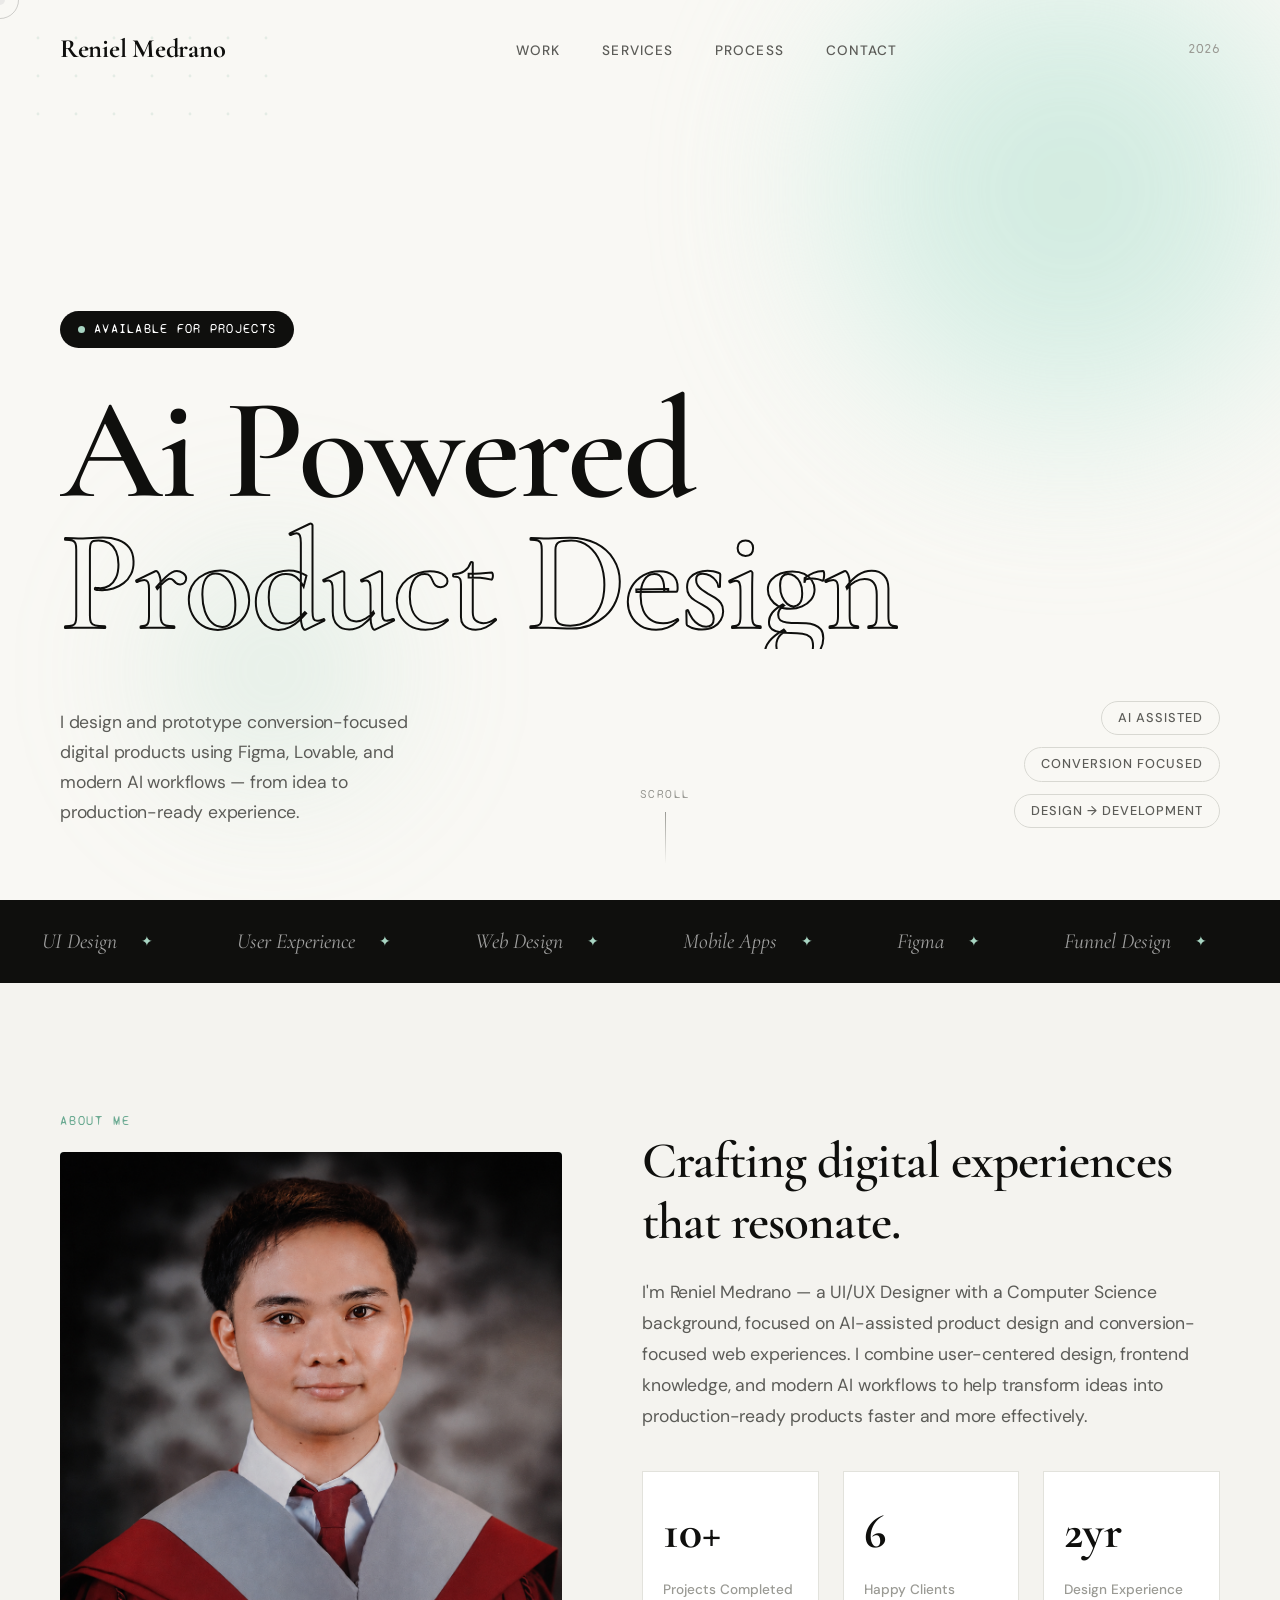
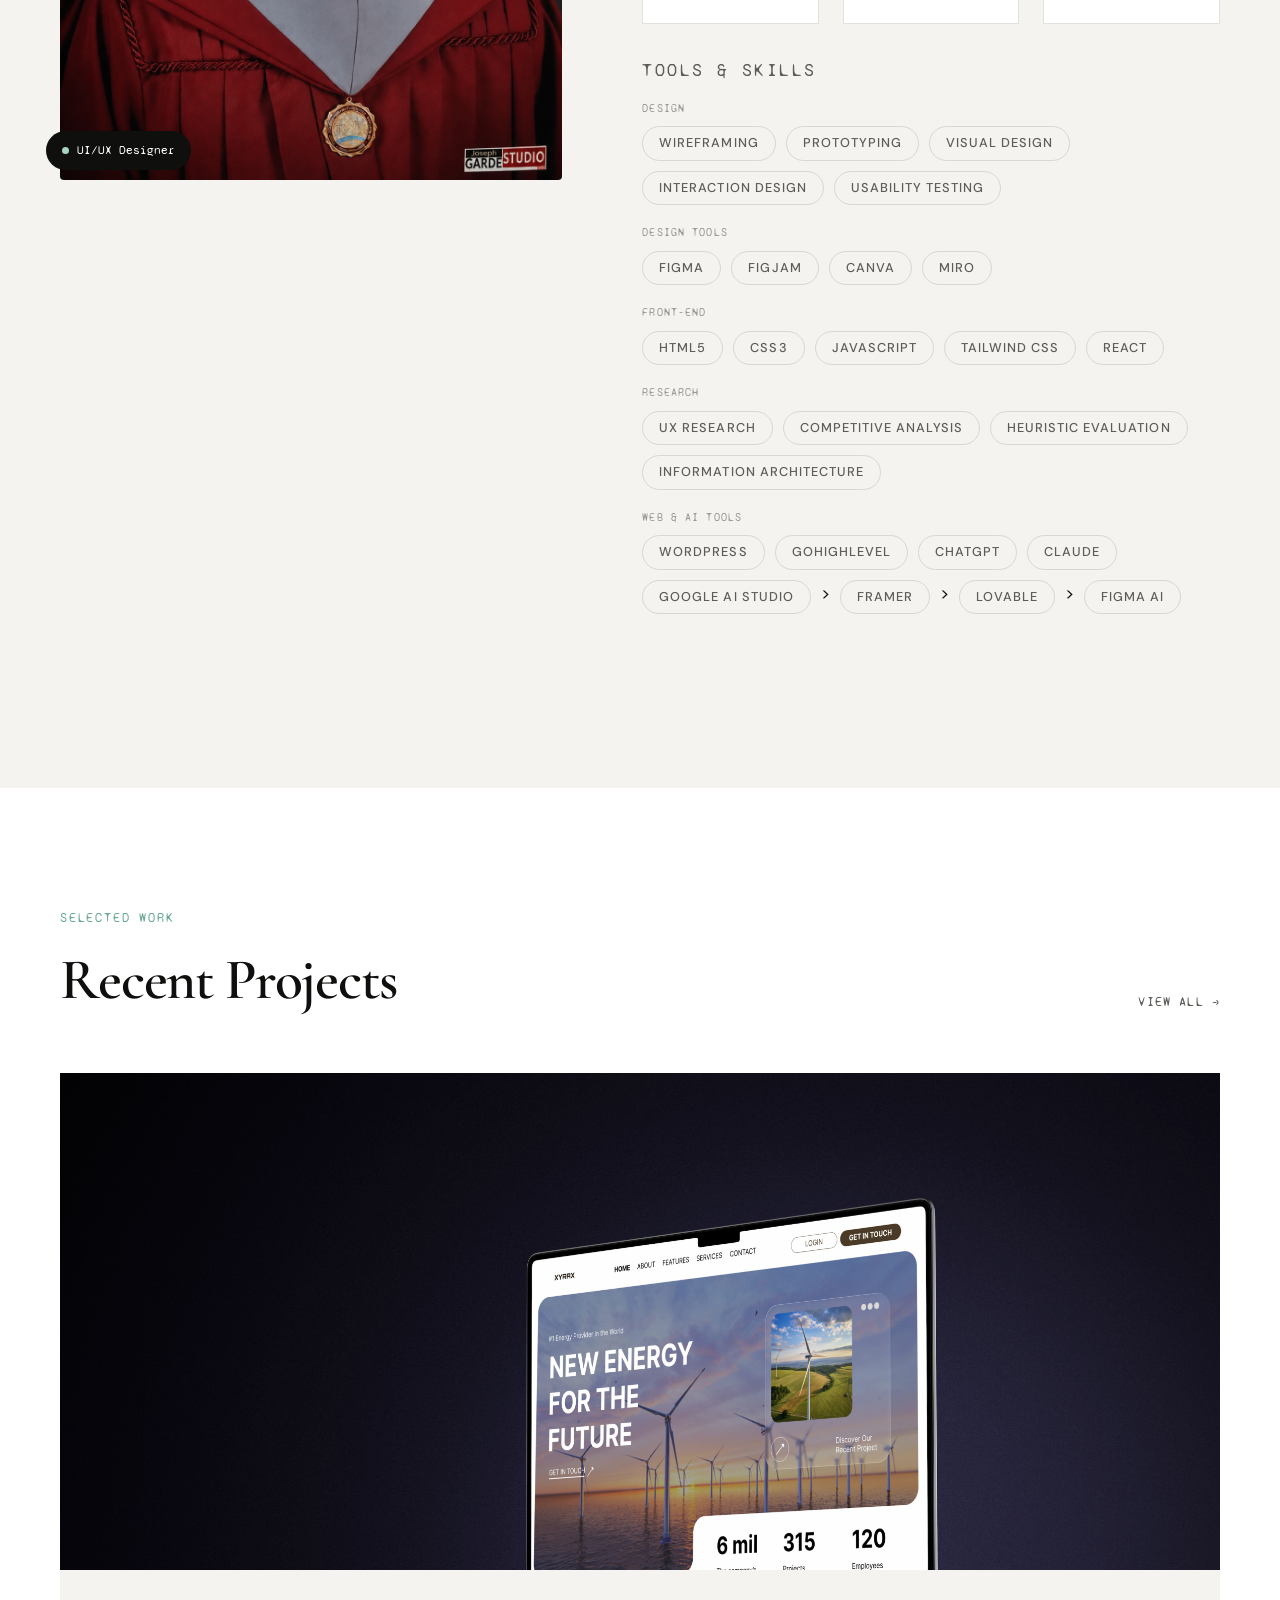
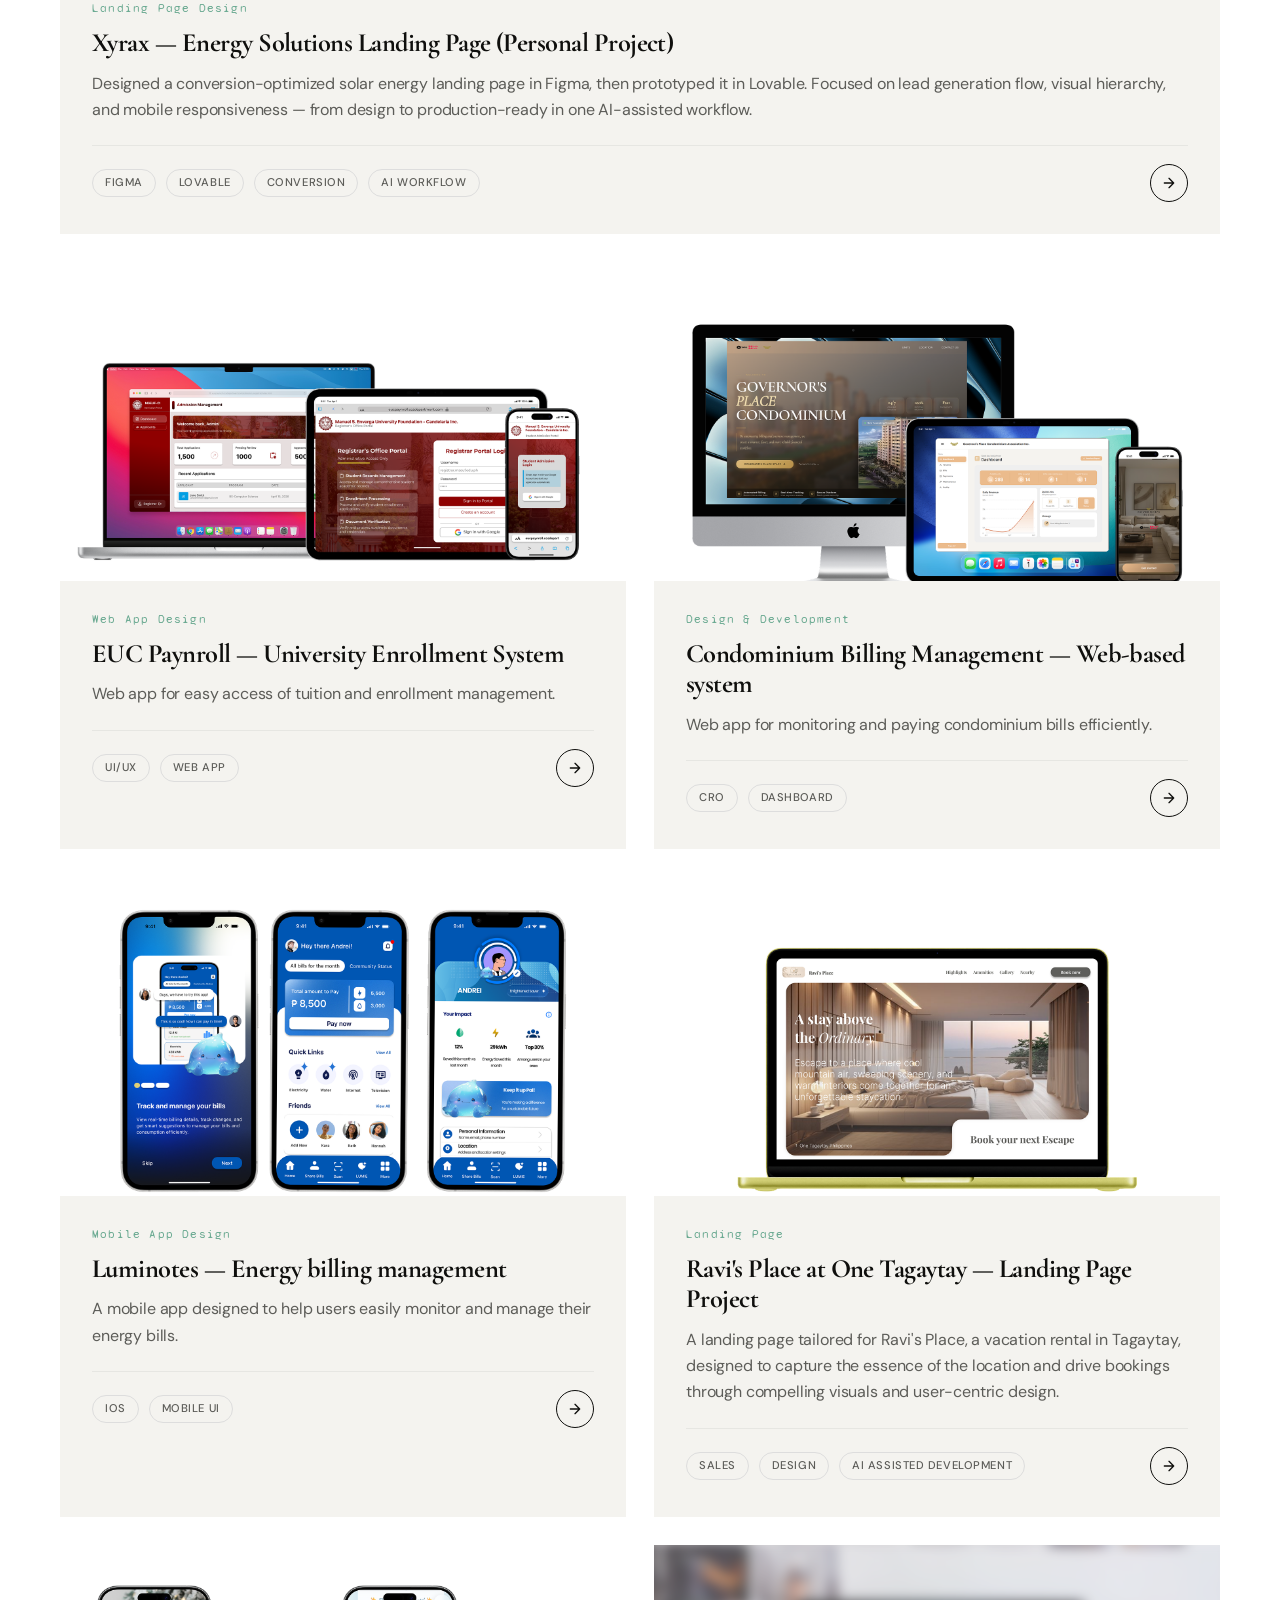
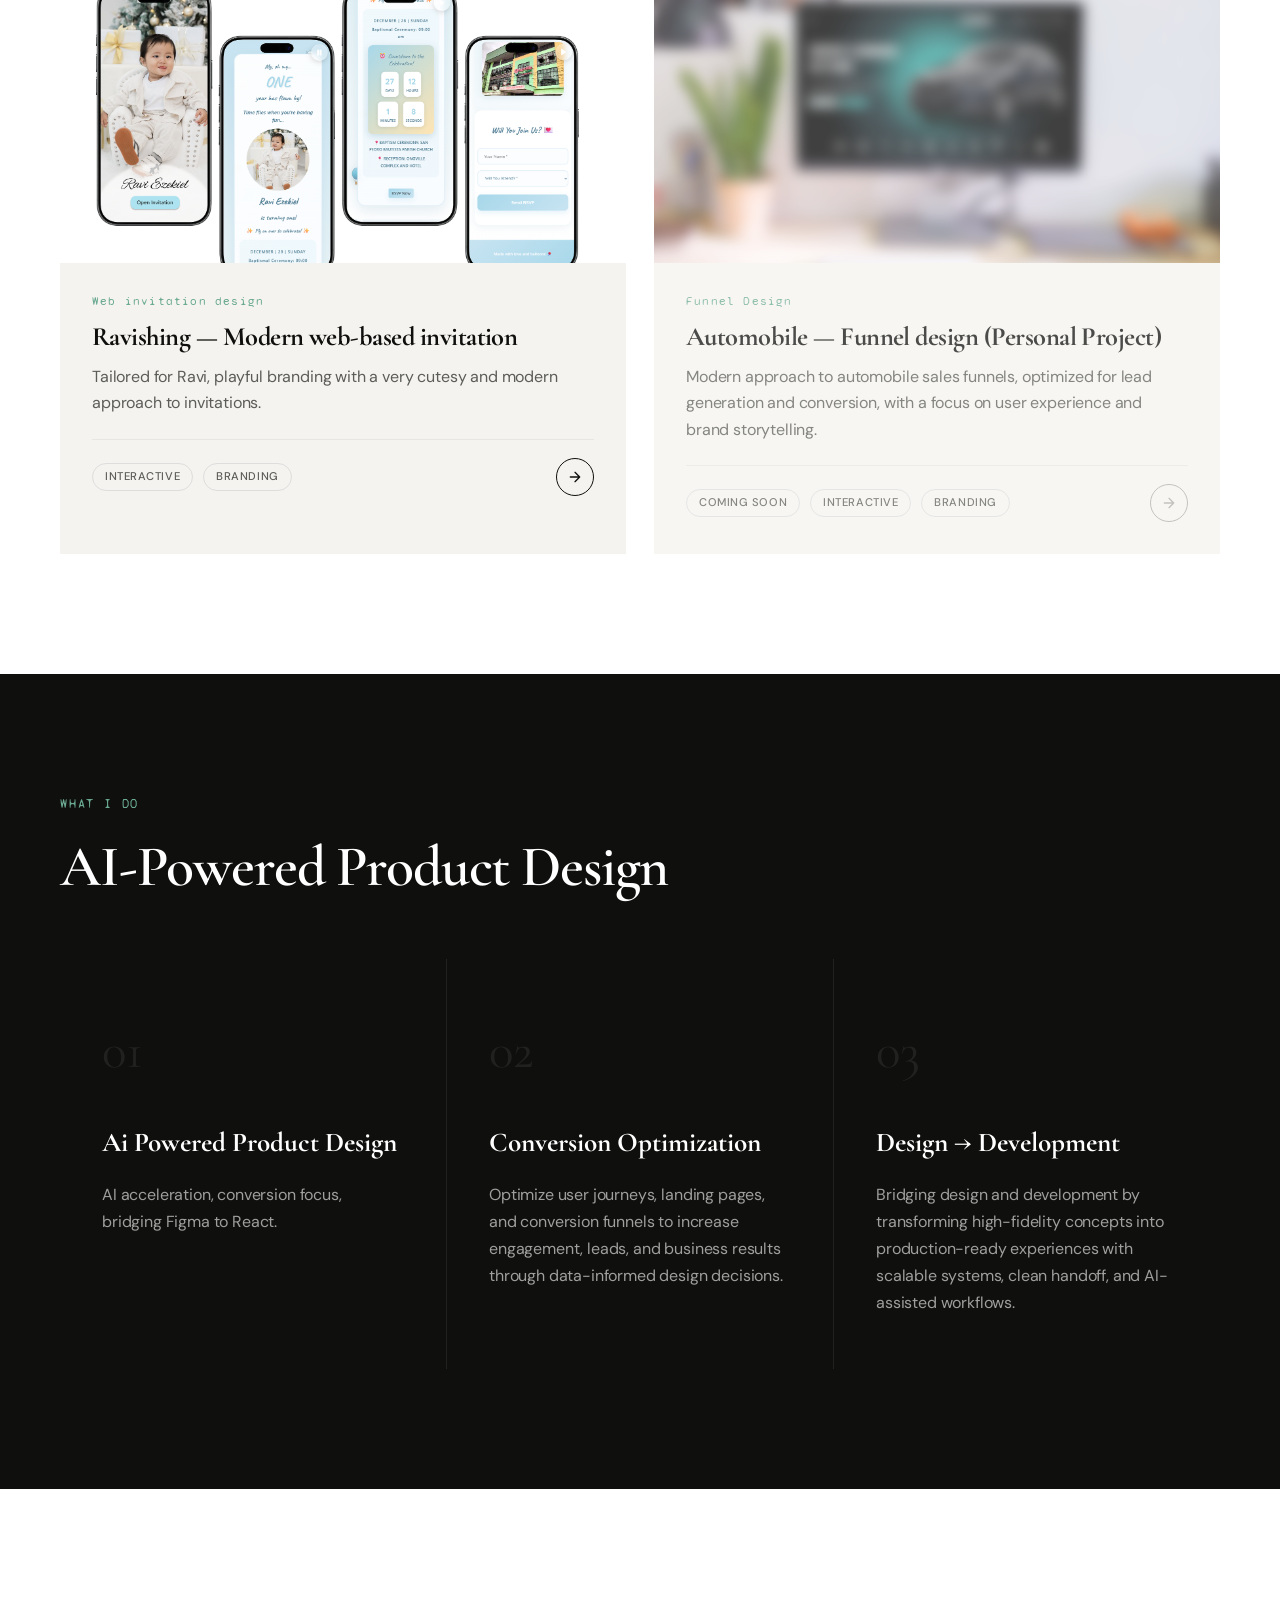
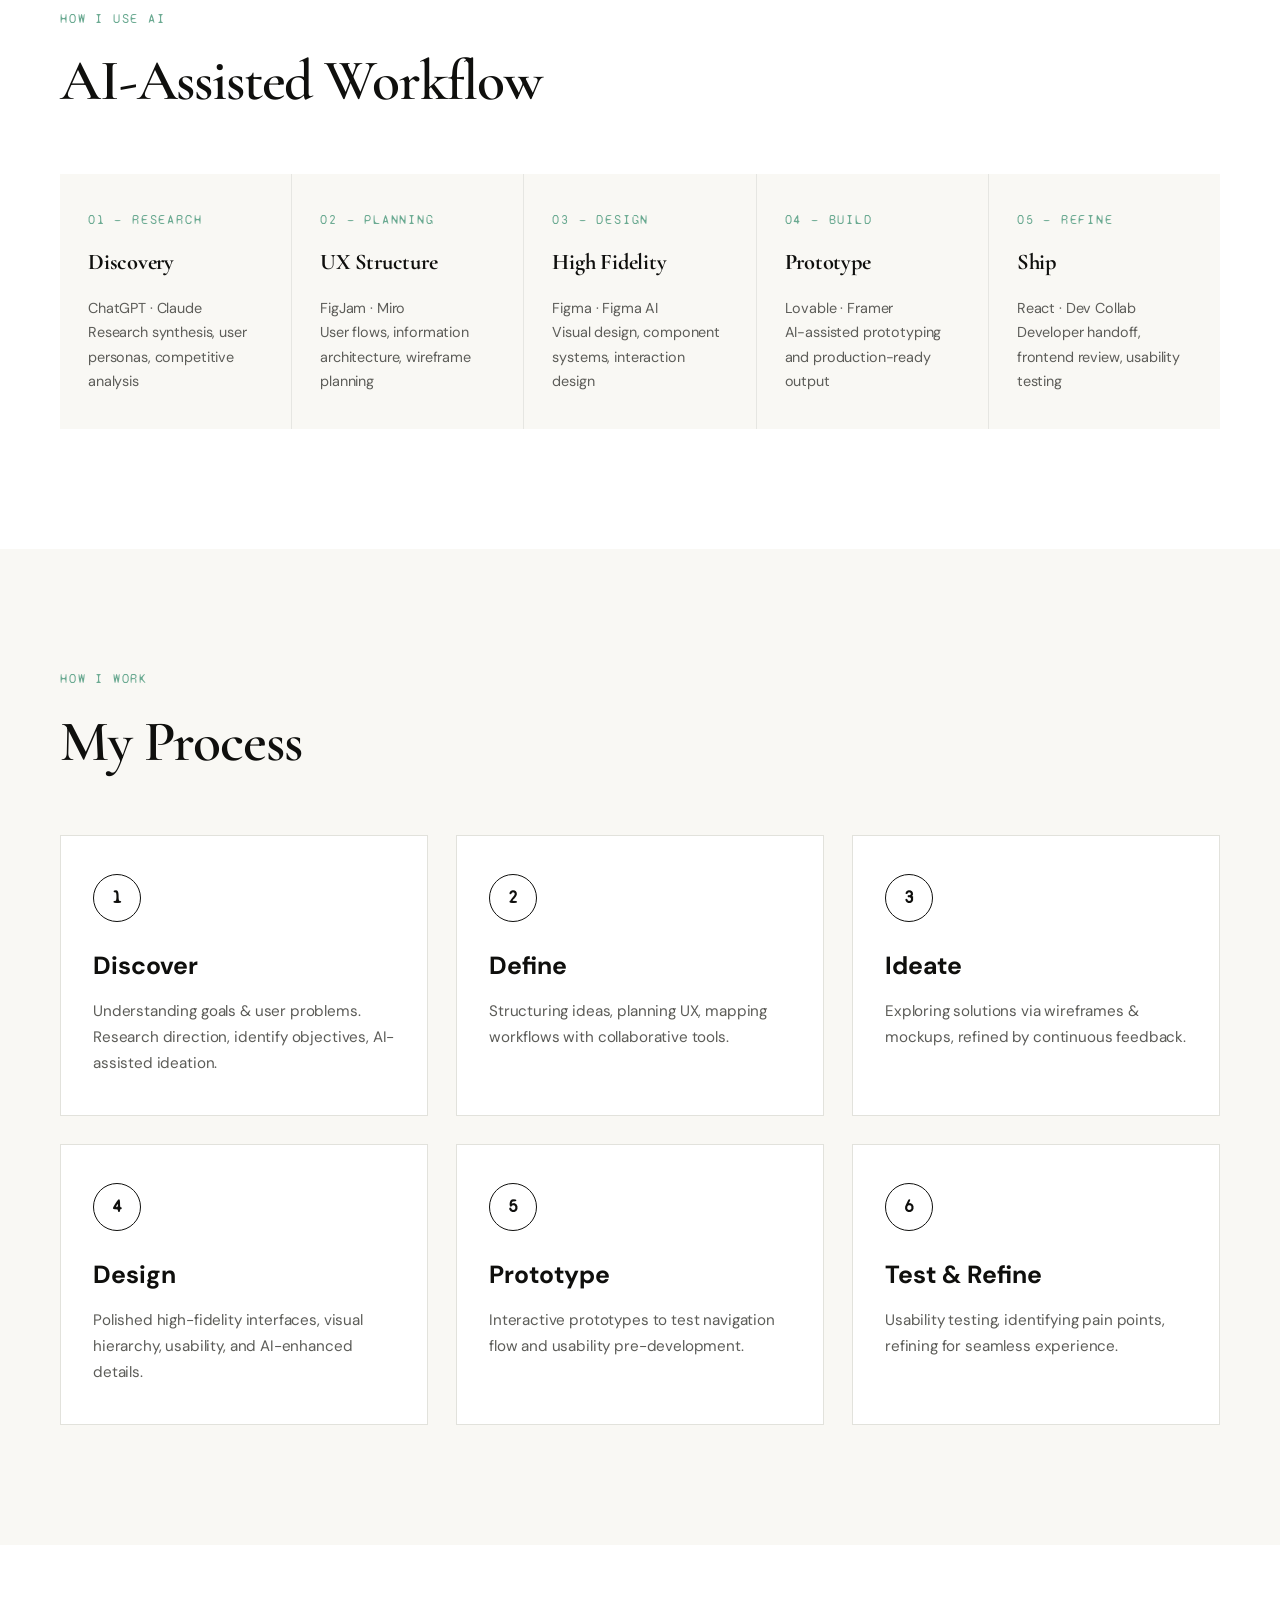
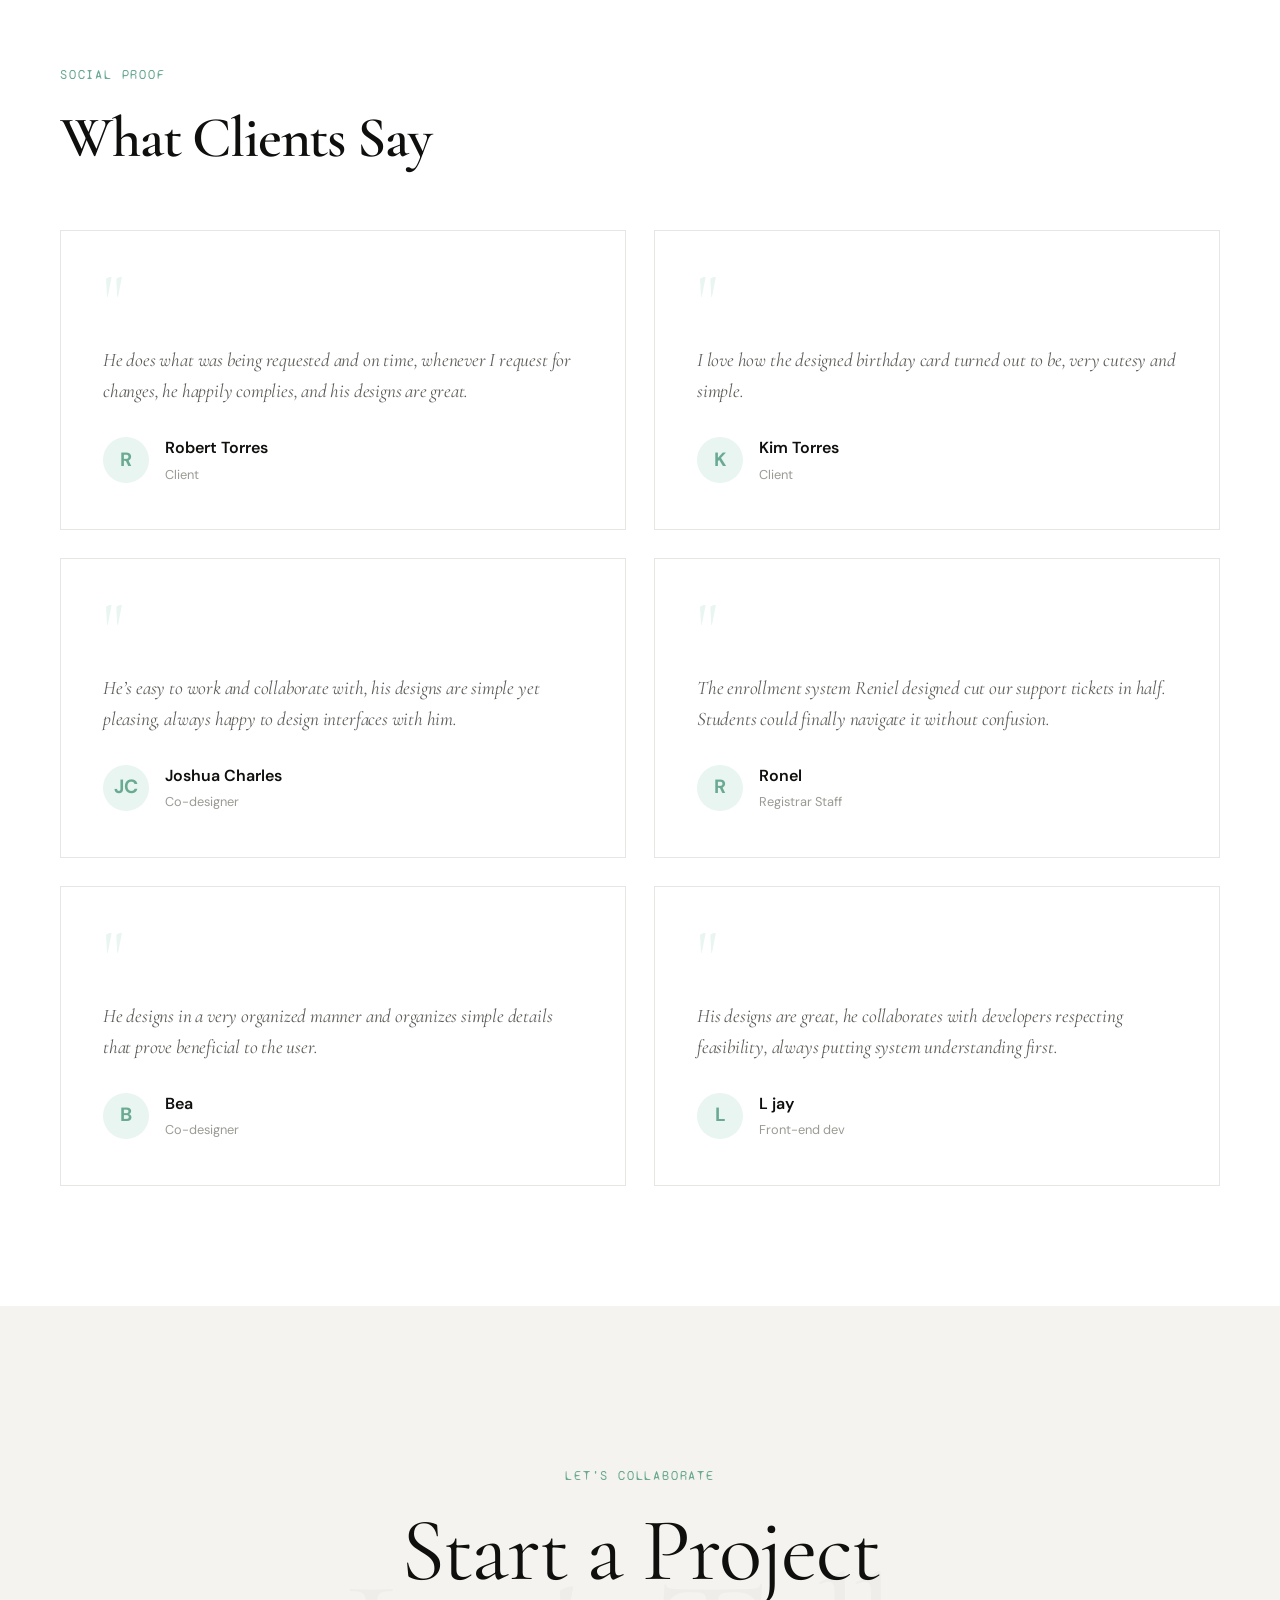
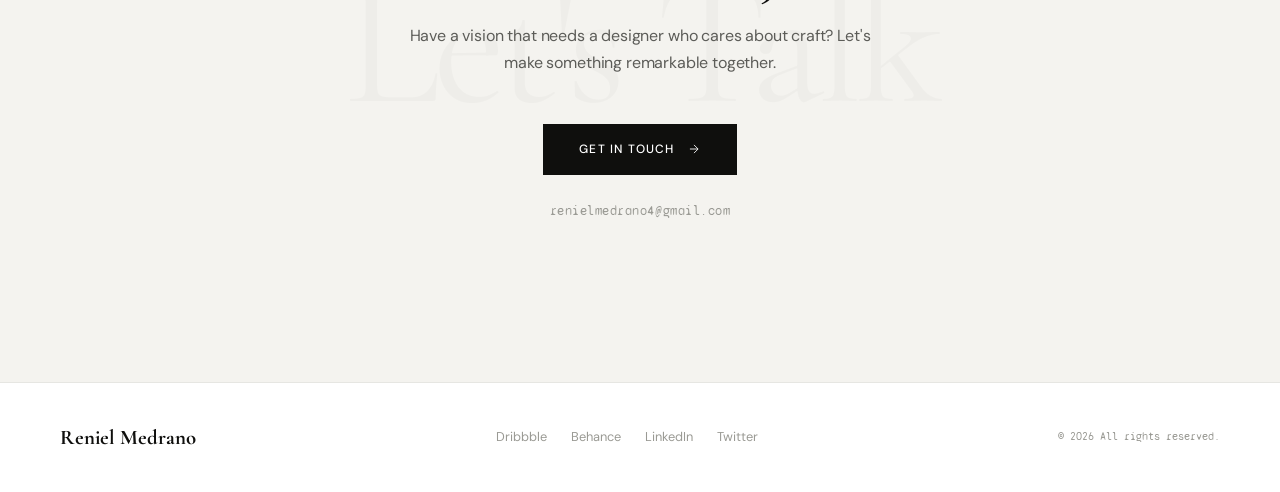
==== commit fc3fcd36: "Update index.html" ====
--- a/index.html
+++ b/index.html
@@ -6,7 +6,7 @@
       name="viewport"
       content="width=device-width, initial-scale=1.0, viewport-fit=cover"
     />
-    <title>Reniel Medrano — Creative Portfolio</title>
+    <title>Reniel Medrano — AI Powered Product Design</title>
     <link
       href="https://fonts.googleapis.com/css2?family=Cormorant+Garamond:ital,wght@0,400;0,600;0,700;1,400;1,600&family=DM+Sans:ital,opsz,wght@0,9..40,300;0,9..40,400;0,9..40,500;0,9..40,600;1,9..40,300;1,9..40,400&family=Syne+Mono&display=swap"
       rel="stylesheet"
@@ -1286,18 +1286,17 @@
           Available for projects
         </div>
         <h1 class="hero-title">
-          <span class="hl"><span class="hl-i">Creative</span></span
-          ><span class="hl"><span class="hl-i">Portfolio.</span></span>
+          <span class="hl"><span class="hl-i">Ai Powered</span></span
+          ><span class="hl"><span class="hl-i">Product Design</span></span>
         </h1>
         <div class="hero-foot">
           <p class="hero-desc">
-            UI/UX designer crafting digital experiences that are intuitive,
-            practical, and visually clear — from web to mobile.
+            I design and prototype conversion-focused digital products using Figma, Lovable, and modern AI workflows — from idea to production-ready experience.
           </p>
           <div class="hero-tags">
-            <span class="htag">Web Design</span
-            ><span class="htag">Funnel Design</span
-            ><span class="htag">Mobile App Design</span>
+            <span class="htag">Ai assisted</span
+            ><span class="htag">Conversion Focused</span
+            ><span class="htag">Design → Development</span>
           </div>
         </div>
       </div>
@@ -1366,10 +1365,7 @@
       <div class="about-r rv d2">
         <h2 class="about-h">Crafting digital experiences that resonate.</h2>
         <p>
-          Hello there, I'm Reniel Medrano — a UI/UX designer and BS Computer
-          Science graduate focused on creating digital experiences that are
-          intuitive, practical, and visually clear. Thank you for taking the
-          time to explore my work.
+          I'm Reniel Medrano — a UI/UX Designer with a Computer Science background, focused on AI-assisted product design and conversion-focused web experiences. I combine user-centered design, frontend knowledge, and modern AI workflows to help transform ideas into production-ready products faster and more effectively.
         </p>
         <div class="stats">
           <div class="stat-item">
@@ -1536,7 +1532,7 @@
           <div class="cvis" id="cvis-1">
             <img
               class="cvis-img"
-              src="assets/ravi'splace.png"
+              src="assets/xyrax.png"
               alt="Ravi's Place"
               data-cvis="cvis-1"
             />
@@ -1547,20 +1543,20 @@
           <div class="cinfo">
             <p class="ccat">Landing Page Design</p>
             <h3 class="ctitle">
-              Ravi's Place — Room renting web at One Tagaytay
+              Xyrax — Energy Solutions Landing Page (Personal Project)
             </h3>
             <p class="cdesc">
-              Full redesign of a room rental brand's web presence, focusing on
-              conversion-optimized flows and refined identity.
+              Designed a conversion-optimized solar energy landing page in Figma, then prototyped it in Lovable. Focused on lead generation flow, visual hierarchy, and mobile responsiveness — from design to production-ready in one AI-assisted workflow.
             </p>
             <div class="cfoot">
               <div class="ctags">
-                <span class="tag">UX Research</span
-                ><span class="tag">Figma</span
-                ><span class="tag">Prototyping</span>
+                <span class="tag">Figma</span
+                ><span class="tag">Lovable</span
+                ><span class="tag">Conversion</span>
+                <span class="tag">Ai Workflow</span>
               </div>
               <a
-                href="https://www.figma.com/proto/XNmn6PEFD0nRFnMZrh0Dy6/personal-projects---portfolio?page-id=146%3A1255&node-id=248-1268&viewport=-6093%2C-2875%2C0.24&t=mXDzQKQua5HAAYH4-1&scaling=min-zoom&content-scaling=fixed&starting-point-node-id=146%3A1913"
+                href="https://pixel-perfect-clone-79241.lovable.app/#"
                 class="clnk"
                 ><svg viewBox="0 0 24 24">
                   <path d="M5 12h14M12 5l7 7-7 7" /></svg
@@ -1670,8 +1666,8 @@
           <div class="cvis" id="cvis-5">
             <img
               class="cvis-img"
-              src="assets/xyrax.png"
-              alt="Xyrax Landing Page"
+              src="assets/ravi'splace.png"
+              alt="Ravi's Place Landing Page"
               data-cvis="cvis-5"
             />
             <div class="cvis-overlay">
@@ -1680,9 +1676,9 @@
           </div>
           <div class="cinfo">
             <p class="ccat">Landing Page</p>
-            <h3 class="ctitle">Xyrax — Personal Project (Design to Web via Lovable)</h3>
+            <h3 class="ctitle">Ravi's Place at One Tagaytay — Landing Page Project</h3>
             <p class="cdesc">
-              Landing page for a solar powered company that provides energy solutions.
+              A landing page tailored for Ravi's Place, a vacation rental in Tagaytay, designed to capture the essence of the location and drive bookings through compelling visuals and user-centric design.
             </p>
             <div class="cfoot">
               <div class="ctags">
@@ -1690,7 +1686,7 @@
                 ><span class="tag">Design</span>
                 <span class="tag">Ai assisted development</span>
               </div>
-              <a href="" class="clnk"
+              <a href="https://www.figma.com/proto/XNmn6PEFD0nRFnMZrh0Dy6/personal-projects---portfolio?page-id=146%3A1255&node-id=248-1268&viewport=-6093%2C-2875%2C0.24&t=t807oHWP7GsUkw8m-1&scaling=min-zoom&content-scaling=fixed&starting-point-node-id=146%3A1913" class="clnk"
                 ><svg viewBox="0 0 24 24">
                   <path d="M5 12h14M12 5l7 7-7 7" /></svg
               ></a>
@@ -1773,37 +1769,71 @@
 
     <section id="services">
       <p class="sec-label rv">What I Do</p>
-      <h2 class="sec-title rv">Services</h2>
+      <h2 class="sec-title rv">AI-Powered Product Design</h2>
       <div class="svc-grid">
         <div class="svc rv">
           <div class="svc-n">01</div>
-          <div class="svc-name">Web Design</div>
+          <div class="svc-name">Ai Powered Product Design</div>
           <p class="svc-desc">
-            Visually compelling, conversion-focused websites built around user
-            behavior and brand storytelling.
+            AI acceleration, conversion focus, bridging Figma to React.
           </p>
           <div class="svc-line"></div>
         </div>
         <div class="svc rv d1">
           <div class="svc-n">02</div>
-          <div class="svc-name">Funnel Design</div>
+          <div class="svc-name">Conversion Optimization</div>
           <p class="svc-desc">
-            Strategic marketing funnels that guide users from awareness to
-            conversion with precision.
+            Optimize user journeys, landing pages, and conversion funnels to increase engagement, leads, and business results through data-informed design decisions.
           </p>
           <div class="svc-line"></div>
         </div>
         <div class="svc rv d2">
           <div class="svc-n">03</div>
-          <div class="svc-name">Mobile App Design</div>
+          <div class="svc-name">Design → Development</div>
           <p class="svc-desc">
-            Intuitive iOS and Android interfaces that feel native, delight
-            users, and achieve product goals.
+            Bridging design and development by transforming high-fidelity concepts into production-ready experiences with scalable systems, clean handoff, and AI-assisted workflows.
           </p>
           <div class="svc-line"></div>
         </div>
       </div>
     </section>
+
+    <section id="ai-workflow" style="padding: 120px 60px; background: var(--white);">
+  <div class="sec-head rv">
+    <div>
+      <p class="sec-label">How I Use AI</p>
+      <h2 class="sec-title">AI-Assisted Workflow</h2>
+    </div>
+  </div>
+  <div style="margin-top: 60px; display: grid; grid-template-columns: repeat(5, 1fr); gap: 1px; background: #e6e6e2;">
+    <!-- repeat this block for each stage -->
+    <div style="background: var(--cream); padding: 36px 28px;">
+      <p class="sec-label" style="margin-bottom: 12px;">01 — Research</p>
+      <p style="font-family: 'Cormorant Garamond', serif; font-size: 1.4rem; font-weight: 700; margin-bottom: 14px;">Discovery</p>
+      <p style="font-size: 0.9rem; color: var(--gray); line-height: 1.7;">ChatGPT · Claude<br>Research synthesis, user personas, competitive analysis</p>
+    </div>
+    <div style="background: var(--cream); padding: 36px 28px;">
+      <p class="sec-label" style="margin-bottom: 12px;">02 — Planning</p>
+      <p style="font-family: 'Cormorant Garamond', serif; font-size: 1.4rem; font-weight: 700; margin-bottom: 14px;">UX Structure</p>
+      <p style="font-size: 0.9rem; color: var(--gray); line-height: 1.7;">FigJam · Miro<br>User flows, information architecture, wireframe planning</p>
+    </div>
+    <div style="background: var(--cream); padding: 36px 28px;">
+      <p class="sec-label" style="margin-bottom: 12px;">03 — Design</p>
+      <p style="font-family: 'Cormorant Garamond', serif; font-size: 1.4rem; font-weight: 700; margin-bottom: 14px;">High Fidelity</p>
+      <p style="font-size: 0.9rem; color: var(--gray); line-height: 1.7;">Figma · Figma AI<br>Visual design, component systems, interaction design</p>
+    </div>
+    <div style="background: var(--cream); padding: 36px 28px;">
+      <p class="sec-label" style="margin-bottom: 12px;">04 — Build</p>
+      <p style="font-family: 'Cormorant Garamond', serif; font-size: 1.4rem; font-weight: 700; margin-bottom: 14px;">Prototype</p>
+      <p style="font-size: 0.9rem; color: var(--gray); line-height: 1.7;">Lovable · Framer<br>AI-assisted prototyping and production-ready output</p>
+    </div>
+    <div style="background: var(--cream); padding: 36px 28px;">
+      <p class="sec-label" style="margin-bottom: 12px;">05 — Refine</p>
+      <p style="font-family: 'Cormorant Garamond', serif; font-size: 1.4rem; font-weight: 700; margin-bottom: 14px;">Ship</p>
+      <p style="font-size: 0.9rem; color: var(--gray); line-height: 1.7;">React · Dev Collab<br>Developer handoff, frontend review, usability testing</p>
+    </div>
+  </div>
+</section>
 
     <section id="process">
       <div class="sec-head rv">
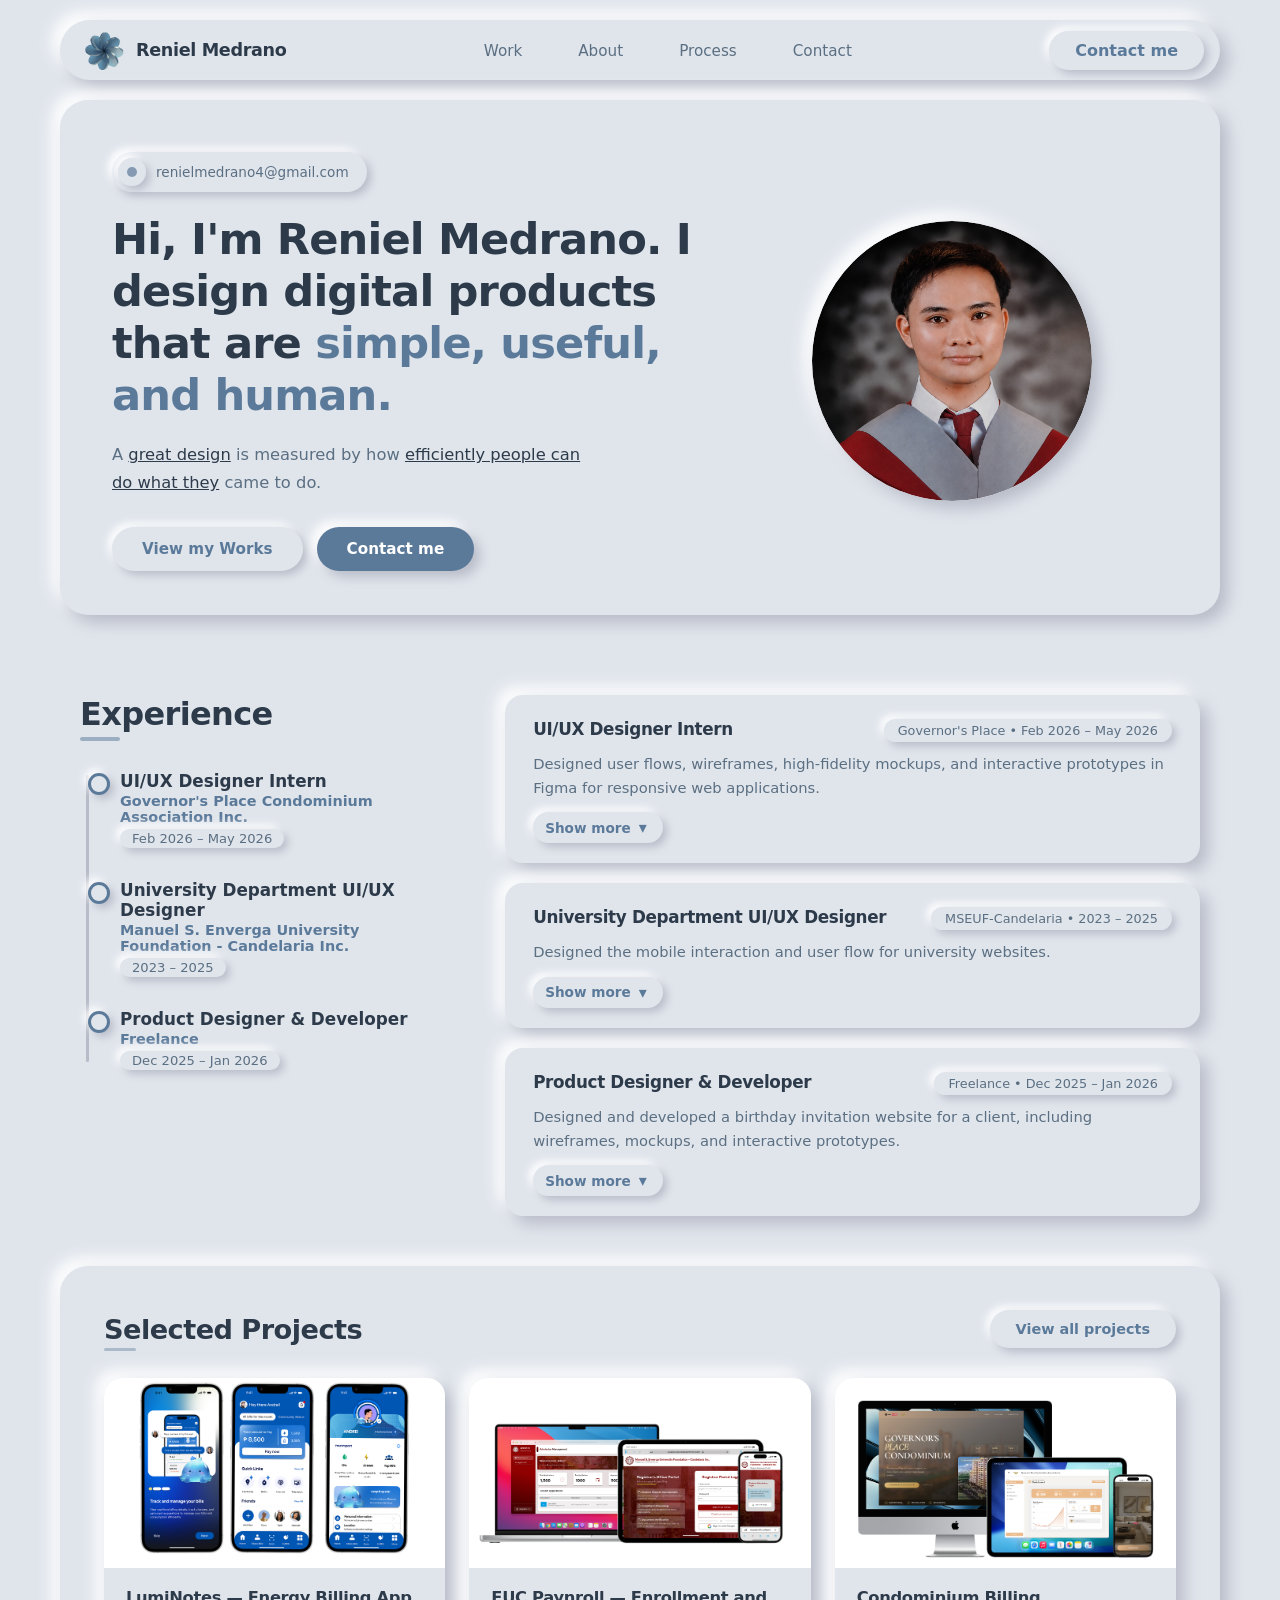
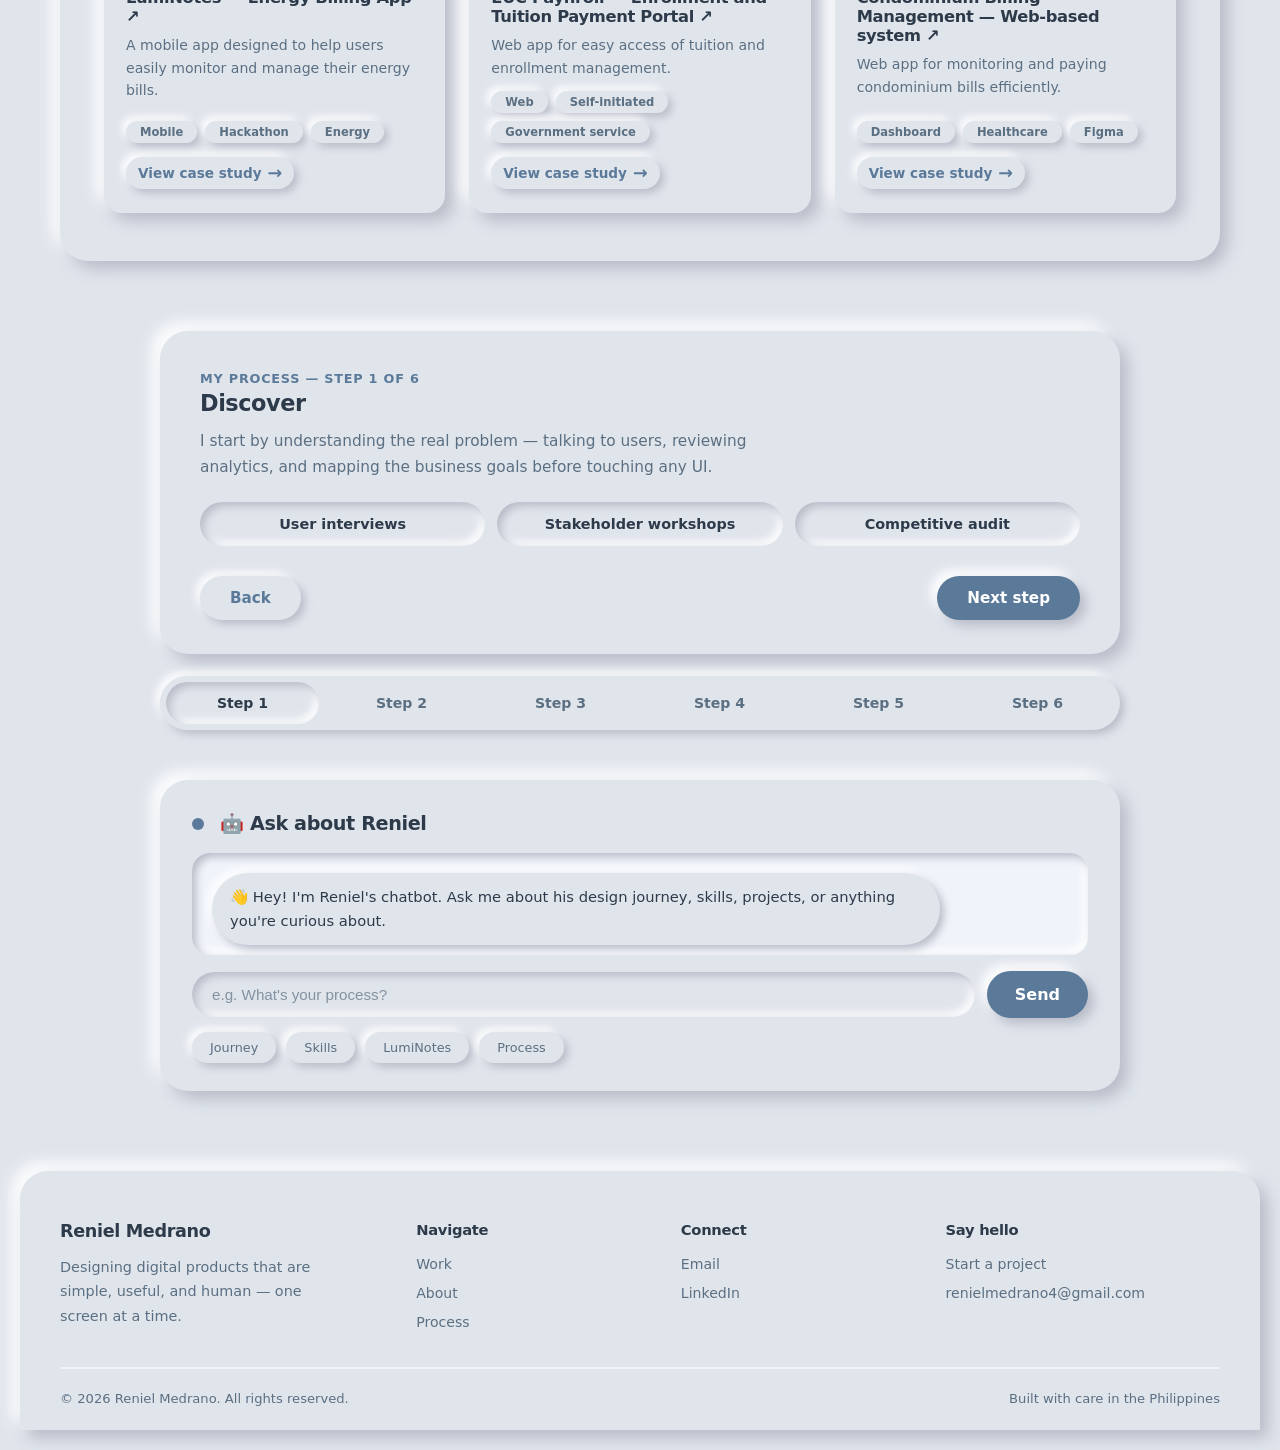
==== commit 17825062: "Add files via upload" ====
--- a/index.html
+++ b/index.html
@@ -2,2177 +2,1567 @@
 <html lang="en">
   <head>
     <meta charset="UTF-8" />
-    <meta
-      name="viewport"
-      content="width=device-width, initial-scale=1.0, viewport-fit=cover"
-    />
-    <title>Reniel Medrano — AI Powered Product Design</title>
-    <link
-      href="https://fonts.googleapis.com/css2?family=Cormorant+Garamond:ital,wght@0,400;0,600;0,700;1,400;1,600&family=DM+Sans:ital,opsz,wght@0,9..40,300;0,9..40,400;0,9..40,500;0,9..40,600;1,9..40,300;1,9..40,400&family=Syne+Mono&display=swap"
-      rel="stylesheet"
-    />
+    <meta name="viewport" content="width=device-width, initial-scale=1.0" />
+    <title>Reniel Medrano — UI/UX Designer</title>
     <style>
-      *,
-      *::before,
-      *::after {
+      /* ----- neumorphism reset & base ----- */
+      * {
         margin: 0;
         padding: 0;
         box-sizing: border-box;
       }
 
       :root {
-        --mint: #a8d5c2;
-        --mint-d: #6baa92;
-        --mint-pale: #e8f5f0;
-        --mint-glow: rgba(168, 213, 194, 0.18);
-        --ink: #0f0f0d;
-        --gray: #5c5c58;
-        --gray-l: #9a9a94;
-        --white: #fff;
-        --cream: #f9f8f4;
-        --offwhite: #f4f3ef;
-
-        /* Enhanced type scale */
-        --text-xs: 0.8125rem;
-        --text-sm: 0.9375rem;
-        --text-base: 1.0625rem;
-        --text-md: 1.1875rem;
-        --text-lg: 1.375rem;
-        --text-xl: 1.75rem;
-        --text-2xl: 2.25rem;
-      }
-
-      html {
+        --bg: #e0e5ec;
+        --bg-light: #f0f4fa;
+        --shadow-light: #ffffff;
+        --shadow-dark: #b8bcc8;
+        --primary: #5b7a9a;
+        --primary-dark: #3d5a78;
+        --text: #2d3a4a;
+        --text-muted: #5b6f82;
+        --radius-lg: 28px;
+        --radius-md: 18px;
+        --radius-sm: 40px;
+        --neumo-shadow: 8px 8px 16px var(--shadow-dark), -8px -8px 16px var(--shadow-light);
+        --neumo-shadow-inset: inset 4px 4px 8px var(--shadow-dark), inset -4px -4px 8px var(--shadow-light);
+        --neumo-shadow-small: 4px 4px 8px var(--shadow-dark), -4px -4px 8px var(--shadow-light);
+        --neumo-shadow-hover: 10px 10px 20px var(--shadow-dark), -10px -10px 20px var(--shadow-light);
+        --transition: all 0.3s cubic-bezier(0.2, 0.9, 0.3, 1.1);
+      }
+
+      body {
+        font-family: "Segoe UI", system-ui, -apple-system, sans-serif;
+        background: var(--bg);
+        color: var(--text);
+        -webkit-font-smoothing: antialiased;
         scroll-behavior: smooth;
-        font-size: 100%;
-      }
-
-      body {
-        font-family: "DM Sans", sans-serif;
-        background: var(--white);
-        color: var(--ink);
-        overflow-x: hidden;
-        cursor: none;
-        font-size: var(--text-base);
-        line-height: 1.6;
-        font-weight: 400;
-      }
-
-      /* Base readability improvements */
-      p,
-      li,
-      .cdesc,
-      .svc-desc,
-      .proc-desc,
-      .ttxt,
-      .hero-desc,
-      .cta-sub {
-        font-size: var(--text-base);
-        line-height: 1.7;
-        letter-spacing: -0.01em;
-      }
-
-      /* Headings */
+        padding: 20px;
+      }
+
       h1,
       h2,
       h3,
-      .hero-title,
-      .sec-title,
-      .cta-title,
-      .about-h {
-        font-family: "Cormorant Garamond", serif;
+      h4 {
         font-weight: 600;
-        line-height: 1.15;
         letter-spacing: -0.02em;
-      }
-
-      /* Custom cursor */
-      #cur {
+        color: var(--text);
+      }
+
+      a {
+        text-decoration: none;
+        color: inherit;
+      }
+      button {
+        font: inherit;
+        cursor: pointer;
+        border: none;
+        background: none;
+      }
+
+      .wrap {
+        max-width: 1160px;
+        margin: 0 auto;
+        padding: 0 20px;
+      }
+
+      /* ----- neumorphic card base ----- */
+      .neu-card {
+        background: var(--bg);
+        border-radius: var(--radius-lg);
+        box-shadow: var(--neumo-shadow);
+        transition: var(--transition);
+      }
+      .neu-card:hover {
+        box-shadow: var(--neumo-shadow-hover);
+      }
+      .neu-card-inset {
+        background: var(--bg);
+        border-radius: var(--radius-md);
+        box-shadow: var(--neumo-shadow-inset);
+      }
+      .neu-pill {
+        background: var(--bg);
+        border-radius: var(--radius-sm);
+        box-shadow: var(--neumo-shadow-small);
+        transition: var(--transition);
+      }
+      .neu-pill:hover {
+        box-shadow: var(--neumo-shadow);
+      }
+
+      /* ----- navbar ----- */
+      .navbar-shell {
+        padding: 0 0 20px 0;
+      }
+      .navbar {
+        max-width: 1160px;
+        margin: 0 auto;
+        background: var(--bg);
+        border-radius: var(--radius-sm);
+        padding: 10px 16px 10px 24px;
+        display: flex;
+        align-items: center;
+        justify-content: space-between;
+        box-shadow: var(--neumo-shadow);
+        transition: var(--transition);
+      }
+      .navbar:hover {
+        box-shadow: var(--neumo-shadow-hover);
+      }
+
+      .brand {
+        display: flex;
+        align-items: center;
+        gap: 12px;
+        transition: var(--transition);
+      }
+      .brand:hover {
+        transform: scale(1.02);
+      }
+
+      .brand-icon {
+        width: 44px;
+        height: 44px;
+        border-radius: 50%;
+        background: var(--bg);
+        box-shadow: var(--neumo-shadow-small);
+        display: flex;
+        align-items: center;
+        justify-content: center;
+        transition: var(--transition);
+      }
+      .brand-icon:hover {
+        box-shadow: var(--neumo-shadow);
+      }
+      .brand-icon svg {
+        width: 24px;
+        height: 24px;
+        display: block;
+      }
+
+      .brand-name {
+        font-weight: 700;
+        font-size: 1.1rem;
+        color: var(--text);
+        letter-spacing: -0.02em;
+      }
+
+      .nav-links {
+        display: flex;
+        gap: 28px;
+        align-items: center;
+        list-style: none;
+      }
+      .nav-links a {
+        color: var(--text-muted);
+        font-size: 0.95rem;
+        font-weight: 500;
+        padding: 8px 14px;
+        border-radius: var(--radius-sm);
+        transition: var(--transition);
+      }
+      .nav-links a:hover {
+        color: var(--text);
+        background: var(--bg);
+        box-shadow: var(--neumo-shadow-small);
+      }
+
+      .nav-cta {
+        padding: 10px 26px;
+        border-radius: var(--radius-sm);
+        background: var(--bg);
+        box-shadow: var(--neumo-shadow-small);
+        font-weight: 700;
+        color: var(--primary);
+        transition: var(--transition);
+      }
+      .nav-cta:hover {
+        box-shadow: var(--neumo-shadow);
+        transform: translateY(-2px);
+        color: var(--primary-dark);
+      }
+
+      .nav-toggle {
+        display: none;
+        width: 42px;
+        height: 42px;
+        border-radius: 50%;
+        background: var(--bg);
+        box-shadow: var(--neumo-shadow-small);
+        font-size: 1.2rem;
+        color: var(--text);
+        align-items: center;
+        justify-content: center;
+        transition: var(--transition);
+      }
+      .nav-toggle:hover {
+        box-shadow: var(--neumo-shadow);
+      }
+
+      /* ----- hero ----- */
+      .hero-shell {
+        padding: 0 0 20px 0;
+      }
+      .hero {
+        max-width: 1160px;
+        margin: 0 auto;
+        background: var(--bg);
+        border-radius: var(--radius-lg);
+        box-shadow: var(--neumo-shadow);
+        padding: 52px 52px 44px;
+        display: grid;
+        grid-template-columns: 1.15fr 0.85fr;
+        gap: 40px;
+        align-items: center;
+        transition: var(--transition);
+      }
+      .hero:hover {
+        box-shadow: var(--neumo-shadow-hover);
+      }
+
+      .email-chip {
+        display: inline-flex;
+        align-items: center;
+        gap: 10px;
+        background: var(--bg);
+        padding: 6px 18px 6px 6px;
+        border-radius: var(--radius-sm);
+        box-shadow: var(--neumo-shadow-small);
+        font-size: 0.85rem;
+        color: var(--text-muted);
+        margin-bottom: 22px;
+        transition: var(--transition);
+      }
+      .email-chip:hover {
+        box-shadow: var(--neumo-shadow);
+      }
+
+      .email-dot {
+        width: 28px;
+        height: 28px;
+        border-radius: 50%;
+        background: var(--bg);
+        box-shadow: var(--neumo-shadow-small);
+        flex-shrink: 0;
+        display: flex;
+        align-items: center;
+        justify-content: center;
+      }
+      .email-dot::after {
+        content: "";
         width: 10px;
         height: 10px;
-        background: var(--ink);
         border-radius: 50%;
-        position: fixed;
-        top: 0;
+        background: var(--primary);
+        opacity: 0.7;
+      }
+
+      .hero h1 {
+        font-size: 2.7rem;
+        line-height: 1.2;
+        color: var(--text);
+        font-weight: 800;
+      }
+      .hero h1 .accent {
+        color: var(--primary);
+      }
+      .hero p.sub {
+        margin-top: 20px;
+        color: var(--text-muted);
+        font-size: 1.02rem;
+        line-height: 1.7;
+        max-width: 46ch;
+      }
+      .hero p.sub a {
+        text-decoration: underline;
+        color: var(--text);
+        font-weight: 500;
+        transition: color 0.2s;
+      }
+      .hero p.sub a:hover {
+        color: var(--primary);
+      }
+
+      .hero-actions {
+        margin-top: 30px;
+        display: flex;
+        gap: 14px;
+        flex-wrap: wrap;
+      }
+
+      .btn {
+        padding: 13px 30px;
+        border-radius: var(--radius-sm);
+        font-weight: 700;
+        font-size: 0.95rem;
+        background: var(--bg);
+        box-shadow: var(--neumo-shadow-small);
+        transition: var(--transition);
+        display: inline-block;
+        text-align: center;
+        color: var(--text);
+      }
+      .btn:hover {
+        transform: translateY(-3px);
+        box-shadow: var(--neumo-shadow);
+      }
+      .btn-primary {
+        color: #fff;
+        background: var(--primary);
+        box-shadow: 6px 6px 12px var(--shadow-dark), -6px -6px 12px var(--shadow-light);
+      }
+      .btn-primary:hover {
+        background: var(--primary-dark);
+        box-shadow: 8px 8px 16px var(--shadow-dark), -8px -8px 16px var(--shadow-light);
+      }
+      .btn-secondary {
+        color: var(--primary);
+        background: var(--bg);
+        box-shadow: var(--neumo-shadow-small);
+      }
+      .btn-secondary:hover {
+        color: var(--primary-dark);
+        box-shadow: var(--neumo-shadow);
+      }
+
+      .avatar {
+        width: 280px;
+        height: 280px;
+        border-radius: 50%;
+        background: var(--bg);
+        box-shadow: var(--neumo-shadow);
+        display: flex;
+        align-items: center;
+        justify-content: center;
+        transition: var(--transition);
+        margin: 0 auto;
+        overflow: hidden;
+      }
+      .avatar:hover {
+        box-shadow: var(--neumo-shadow-hover);
+        transform: scale(1.02);
+      }
+      .avatar img {
+        width: 100%;
+        height: 100%;
+        object-fit: cover;
+        border-radius: 50%;
+      }
+
+      /* ===== EXPERIENCE ===== */
+      .experience {
+        padding: 60px 0 30px;
+      }
+      .experience .wrap {
+        display: grid;
+        grid-template-columns: 0.85fr 1.6fr;
+        gap: 56px;
+      }
+      .exp-heading h2 {
+        font-size: 2rem;
+        color: var(--text);
+        margin-bottom: 34px;
+        position: relative;
+        display: inline-block;
+      }
+      .exp-heading h2::after {
+        content: "";
+        position: absolute;
+        bottom: -8px;
         left: 0;
-        pointer-events: none;
-        z-index: 9999;
-        transform: translate(-50%, -50%);
-        transition:
-          width 0.22s,
-          height 0.22s;
-        mix-blend-mode: difference;
-      }
-      #cur.big {
-        width: 56px;
-        height: 56px;
-      }
-      #cur-txt {
-        position: fixed;
-        top: 0;
+        width: 40px;
+        height: 4px;
+        background: var(--primary);
+        border-radius: 4px;
+        opacity: 0.5;
+      }
+
+      .timeline {
+        list-style: none;
+        position: relative;
+        padding-left: 8px;
+      }
+      .timeline::before {
+        content: "";
+        position: absolute;
+        left: 6px;
+        top: 8px;
+        bottom: 8px;
+        width: 3px;
+        background: var(--shadow-dark);
+        border-radius: 4px;
+        transition: var(--transition);
+      }
+      .timeline:hover::before {
+        background: var(--primary);
+        opacity: 0.4;
+      }
+
+      .timeline li {
+        position: relative;
+        padding-left: 32px;
+        margin-bottom: 28px;
+        transition: var(--transition);
+        cursor: default;
+        padding-top: 4px;
+      }
+      .timeline li::before {
+        content: "";
+        position: absolute;
         left: 0;
-        pointer-events: none;
-        z-index: 10000;
-        transform: translate(-50%, -50%);
-        font-family: "Syne Mono", monospace;
-        font-size: 11px;
-        letter-spacing: 0.08em;
-        color: var(--white);
-        opacity: 0;
-        transition: opacity 0.18s;
-        white-space: nowrap;
-        font-weight: 500;
-      }
-      #cur-txt.show {
-        opacity: 1;
-      }
-      #cur-ring {
-        width: 38px;
-        height: 38px;
-        border: 1px solid rgba(15, 15, 13, 0.18);
+        top: 6px;
+        width: 16px;
+        height: 16px;
         border-radius: 50%;
-        position: fixed;
-        top: 0;
-        left: 0;
-        pointer-events: none;
-        z-index: 9998;
-        transform: translate(-50%, -50%);
-        transition:
-          width 0.3s,
-          height 0.3s;
-      }
-
-      /* Navigation */
-      nav {
-        position: fixed;
+        background: var(--bg);
+        box-shadow: var(--neumo-shadow-small);
+        border: 3px solid var(--primary);
+        transition: var(--transition);
+        z-index: 1;
+      }
+      .timeline li:hover::before {
+        transform: scale(1.3);
+        border-color: var(--primary-dark);
+        box-shadow: var(--neumo-shadow);
+      }
+      .timeline li:hover .role {
+        color: var(--primary-dark);
+      }
+
+      .timeline .role {
+        font-weight: 700;
+        color: var(--text);
+        transition: var(--transition);
+        font-size: 1.05rem;
+      }
+      .timeline .org {
+        color: var(--primary);
+        font-weight: 600;
+        font-size: 0.9rem;
+        display: block;
+        margin-top: 2px;
+        transition: var(--transition);
+      }
+      .timeline li:hover .org {
+        color: var(--primary-dark);
+      }
+      .timeline .date {
+        color: var(--text-muted);
+        font-size: 0.82rem;
+        display: inline-block;
+        margin-top: 4px;
+        padding: 2px 12px;
+        border-radius: var(--radius-sm);
+        background: var(--bg);
+        box-shadow: var(--neumo-shadow-small);
+        transition: var(--transition);
+      }
+      .timeline li:hover .date {
+        box-shadow: var(--neumo-shadow);
+        color: var(--text);
+      }
+
+      .exp-cards {
+        display: flex;
+        flex-direction: column;
+        gap: 20px;
+      }
+      .exp-card {
+        background: var(--bg);
+        border-radius: var(--radius-md);
+        box-shadow: var(--neumo-shadow);
+        padding: 24px 28px 20px;
+        transition: var(--transition);
+        cursor: pointer;
+        position: relative;
+        overflow: hidden;
+      }
+      .exp-card::after {
+        content: "";
+        position: absolute;
         top: 0;
         left: 0;
         right: 0;
-        z-index: 200;
-        padding: 28px 60px;
+        height: 3px;
+        background: linear-gradient(90deg, var(--primary), var(--primary-dark));
+        opacity: 0;
+        transition: var(--transition);
+      }
+      .exp-card:hover {
+        box-shadow: var(--neumo-shadow-hover);
+        transform: translateY(-4px);
+      }
+      .exp-card:hover::after {
+        opacity: 1;
+      }
+
+      .exp-card-head {
+        display: flex;
+        justify-content: space-between;
+        align-items: baseline;
+        flex-wrap: wrap;
+        gap: 8px;
+        margin-bottom: 10px;
+      }
+      .exp-card-head h3 {
+        font-size: 1.05rem;
+        color: var(--text);
+        transition: var(--transition);
+      }
+      .exp-card:hover .exp-card-head h3 {
+        color: var(--primary-dark);
+      }
+      .exp-card-head span {
+        font-size: 0.8rem;
+        color: var(--text-muted);
+        font-weight: 500;
+        background: var(--bg);
+        padding: 4px 14px;
+        border-radius: var(--radius-sm);
+        box-shadow: var(--neumo-shadow-small);
+        transition: var(--transition);
+        white-space: nowrap;
+      }
+      .exp-card:hover .exp-card-head span {
+        box-shadow: var(--neumo-shadow);
+        color: var(--text);
+      }
+
+      .exp-card .exp-preview {
+        color: var(--text-muted);
+        font-size: 0.92rem;
+        line-height: 1.65;
+        transition: var(--transition);
+      }
+      .exp-card:hover .exp-preview {
+        color: var(--text);
+      }
+
+      .exp-details {
+        max-height: 0;
+        overflow: hidden;
+        transition: max-height 0.5s cubic-bezier(0.2, 0.9, 0.3, 1.1), opacity 0.4s ease, margin 0.3s ease;
+        opacity: 0;
+        margin-top: 0;
+      }
+      .exp-card.expanded .exp-details {
+        max-height: 600px;
+        opacity: 1;
+        margin-top: 14px;
+      }
+
+      .exp-details-inner {
+        padding-top: 16px;
+        border-top: 2px solid var(--bg-light);
+        display: flex;
+        flex-direction: column;
+        gap: 6px;
+      }
+      .exp-details-inner p {
+        color: var(--text-muted);
+        font-size: 0.88rem;
+        line-height: 1.6;
+        padding-left: 4px;
+        display: flex;
+        align-items: flex-start;
+        gap: 10px;
+      }
+      .exp-details-inner p::before {
+        content: "▸";
+        color: var(--primary);
+        font-weight: 700;
+        opacity: 0.7;
+        flex-shrink: 0;
+      }
+
+      .exp-toggle {
+        display: inline-flex;
+        align-items: center;
+        gap: 8px;
+        margin-top: 12px;
+        color: var(--primary);
+        font-weight: 600;
+        font-size: 0.85rem;
+        padding: 6px 16px 6px 12px;
+        border-radius: var(--radius-sm);
+        background: var(--bg);
+        box-shadow: var(--neumo-shadow-small);
+        transition: var(--transition);
+      }
+      .exp-toggle:hover {
+        box-shadow: var(--neumo-shadow);
+        color: var(--primary-dark);
+      }
+      .exp-toggle .arrow {
+        transition: transform 0.4s cubic-bezier(0.2, 0.9, 0.3, 1.1);
+        display: inline-block;
+        font-size: 1rem;
+      }
+      .exp-card.expanded .exp-toggle .arrow {
+        transform: rotate(180deg);
+      }
+
+      /* ----- projects ----- */
+      .projects-shell {
+        padding: 20px 0 50px;
+      }
+      .projects {
+        max-width: 1160px;
+        margin: 0 auto;
+        background: var(--bg);
+        border-radius: var(--radius-lg);
+        box-shadow: var(--neumo-shadow);
+        padding: 44px 44px 48px;
+        transition: var(--transition);
+      }
+      .projects:hover {
+        box-shadow: var(--neumo-shadow-hover);
+      }
+
+      .projects-head {
         display: flex;
         justify-content: space-between;
         align-items: center;
-        transition:
-          background 0.35s,
-          backdrop-filter 0.35s,
-          border-bottom 0.35s;
-      }
-      nav.stuck {
-        background: rgba(249, 248, 244, 0.92);
-        backdrop-filter: blur(18px);
-        border-bottom: 1px solid rgba(15, 15, 13, 0.06);
-      }
-      .logo {
-        font-family: "Cormorant Garamond", serif;
-        font-size: 1.65rem;
-        font-weight: 700;
-        color: var(--ink);
-        text-decoration: none;
-        letter-spacing: -0.01em;
-      }
-      .nav-links {
-        display: flex;
-        gap: 42px;
-        list-style: none;
-      }
-      .nav-links a {
-        font-size: 0.85rem;
-        font-weight: 500;
-        color: var(--gray);
-        text-decoration: none;
-        letter-spacing: 0.08em;
-        text-transform: uppercase;
+        margin-bottom: 30px;
+        flex-wrap: wrap;
+        gap: 14px;
+      }
+      .projects-head h2 {
+        font-size: 1.7rem;
+        color: var(--text);
         position: relative;
-        padding-bottom: 3px;
-        transition: color 0.2s;
-      }
-      .nav-links a::after {
+        display: inline-block;
+      }
+      .projects-head h2::after {
         content: "";
         position: absolute;
-        bottom: 0;
+        bottom: -6px;
         left: 0;
-        width: 0;
-        height: 1.5px;
-        background: var(--ink);
-        transition: width 0.3s cubic-bezier(0.16, 1, 0.3, 1);
-      }
-      .nav-links a:hover {
-        color: var(--ink);
-      }
-      .nav-links a:hover::after {
+        width: 32px;
+        height: 3px;
+        background: var(--primary);
+        border-radius: 4px;
+        opacity: 0.4;
+      }
+      .view-all {
+        padding: 11px 26px;
+        border-radius: var(--radius-sm);
+        background: var(--bg);
+        box-shadow: var(--neumo-shadow-small);
+        font-weight: 700;
+        font-size: 0.9rem;
+        color: var(--primary);
+        transition: var(--transition);
+      }
+      .view-all:hover {
+        box-shadow: var(--neumo-shadow);
+        transform: translateY(-2px);
+        color: var(--primary-dark);
+      }
+
+      .project-grid {
+        display: grid;
+        grid-template-columns: repeat(3, 1fr);
+        gap: 24px;
+      }
+
+      .project-card-link {
+        display: block;
+        text-decoration: none;
+        color: inherit;
+        transition: var(--transition);
+        cursor: pointer;
+      }
+      .project-card-link:hover {
+        transform: translateY(-6px);
+      }
+
+      .project-card {
+        background: var(--bg);
+        border-radius: var(--radius-md);
+        box-shadow: var(--neumo-shadow);
+        overflow: hidden;
+        transition: var(--transition);
+        height: 100%;
+        display: flex;
+        flex-direction: column;
+      }
+      .project-card:hover {
+        box-shadow: var(--neumo-shadow-hover);
+      }
+
+      .project-thumb {
+        height: 190px;
+        display: flex;
+        align-items: center;
+        justify-content: center;
+        overflow: hidden;
+        background: var(--bg-light);
+        flex-shrink: 0;
+      }
+      .project-thumb img {
         width: 100%;
-      }
-      .nav-yr {
-        font-family: "Syne Mono", monospace;
-        font-size: 0.85rem;
-        color: var(--gray-l);
-      }
-
-      /* Hero */
-      #hero {
-        min-height: 100vh;
-        position: relative;
+        height: 100%;
+        object-fit: cover;
+        display: block;
+        transition: transform 0.4s ease;
+      }
+      .project-card-link:hover .project-thumb img {
+        transform: scale(1.05);
+      }
+
+      .project-body {
+        padding: 20px 22px 24px;
+        flex: 1;
         display: flex;
         flex-direction: column;
-        justify-content: flex-end;
-        overflow: hidden;
-        background: var(--cream);
-      }
-      #hero-canvas {
-        position: absolute;
-        inset: 0;
-        pointer-events: none;
-      }
-      .h-blob {
-        position: absolute;
-        border-radius: 50%;
-        filter: blur(70px);
-        pointer-events: none;
-      }
-      .h-blob-1 {
-        width: 620px;
-        height: 620px;
-        top: -120px;
-        right: -100px;
-        background: radial-gradient(
-          ellipse,
-          #b8e0d0 0%,
-          #d0eee4 40%,
-          transparent 72%
-        );
-        opacity: 0.7;
-        animation: bm 14s ease-in-out infinite;
-      }
-      .h-blob-2 {
-        width: 340px;
-        height: 340px;
-        bottom: 60px;
-        left: 8%;
-        background: radial-gradient(ellipse, #a8d5c2bb, transparent 68%);
-        opacity: 0.55;
-        animation: bm2 19s ease-in-out 2s infinite;
-      }
-      @keyframes bm {
-        0%,
-        100% {
-          border-radius: 50% 42% 60% 50%/42% 50% 58% 48%;
-          transform: rotate(0deg) scale(1);
-        }
-        33% {
-          border-radius: 60% 48% 44% 56%/48% 42% 54% 58%;
-          transform: rotate(3deg) scale(1.04);
-        }
-        66% {
-          border-radius: 44% 58% 52% 42%/56% 52% 44% 50%;
-          transform: rotate(-2deg) scale(0.97);
-        }
-      }
-      @keyframes bm2 {
-        0%,
-        100% {
-          transform: translate(0, 0);
-        }
-        50% {
-          transform: translate(32px, -28px);
-        }
-      }
-      .hero-inner {
-        position: relative;
-        z-index: 2;
-        padding: 0 60px 72px;
-        display: flex;
-        flex-direction: column;
-      }
-      .hero-badge {
+      }
+      .project-body h3 {
+        font-size: 1.02rem;
+        color: var(--text);
+        margin-bottom: 8px;
+        transition: color 0.3s ease;
+      }
+      .project-card-link:hover .project-body h3 {
+        color: var(--primary-dark);
+      }
+      .project-body p {
+        color: var(--text-muted);
+        font-size: 0.88rem;
+        line-height: 1.6;
+        flex: 1;
+      }
+
+      .case-meta {
+        display: flex;
+        flex-wrap: wrap;
+        gap: 8px;
+        margin: 12px 0 14px;
+      }
+      .case-meta span {
+        background: var(--bg);
+        border-radius: var(--radius-sm);
+        box-shadow: var(--neumo-shadow-small);
+        color: var(--text-muted);
+        font-size: 0.72rem;
+        font-weight: 600;
+        padding: 4px 14px;
+      }
+
+      .case-toggle {
         display: inline-flex;
         align-items: center;
-        gap: 9px;
-        background: var(--ink);
-        color: var(--white);
-        font-family: "Syne Mono", monospace;
+        gap: 6px;
+        color: var(--primary);
+        font-weight: 700;
+        font-size: 0.85rem;
+        padding: 6px 12px;
+        border-radius: var(--radius-sm);
+        background: var(--bg);
+        box-shadow: var(--neumo-shadow-small);
+        transition: var(--transition);
+        border: none;
+        align-self: flex-start;
+        margin-top: auto;
+        pointer-events: none;
+      }
+      .case-toggle .arrow {
+        transition: transform 0.3s;
+        display: inline-block;
+        font-size: 1.1rem;
+      }
+
+      /* ----- process ----- */
+      .contact-shell {
+        padding: 20px 0 30px;
+      }
+      .contact {
+        max-width: 960px;
+        margin: 0 auto;
+      }
+      .contact-panel {
+        background: var(--bg);
+        border-radius: var(--radius-lg);
+        box-shadow: var(--neumo-shadow);
+        padding: 40px 40px 34px;
+        transition: var(--transition);
+        min-height: 280px;
+      }
+      .contact-panel:hover {
+        box-shadow: var(--neumo-shadow-hover);
+      }
+
+      .contact-eyebrow {
+        color: var(--primary);
+        font-weight: 700;
         font-size: 0.8rem;
-        letter-spacing: 0.1em;
+        letter-spacing: 0.06em;
         text-transform: uppercase;
-        padding: 8px 18px;
-        border-radius: 40px;
-        margin-bottom: 36px;
+        margin-bottom: 4px;
+      }
+      .contact-panel h3 {
+        font-size: 1.4rem;
+        color: var(--text);
+        margin-bottom: 12px;
+      }
+      .contact-panel p {
+        color: var(--text-muted);
+        font-size: 0.96rem;
+        line-height: 1.7;
+        max-width: 56ch;
+        margin-bottom: 22px;
+      }
+
+      .option-grid {
+        display: grid;
+        grid-template-columns: repeat(3, 1fr);
+        gap: 12px;
+      }
+      .option-card {
+        background: var(--bg);
+        border-radius: var(--radius-sm);
+        box-shadow: var(--neumo-shadow-small);
+        padding: 14px 16px;
+        font-size: 0.9rem;
+        color: var(--text-muted);
+        transition: var(--transition);
+        text-align: center;
+        font-weight: 500;
+      }
+      .option-card.selected {
+        box-shadow: var(--neumo-shadow-inset);
+        color: var(--text);
+        font-weight: 600;
+      }
+      .option-card:hover:not(.selected) {
+        box-shadow: var(--neumo-shadow);
+      }
+
+      .contact-footer {
+        display: flex;
+        justify-content: space-between;
+        margin-top: 30px;
+        gap: 12px;
+      }
+
+      .steps {
+        display: flex;
+        background: var(--bg);
+        border-radius: var(--radius-sm);
+        box-shadow: var(--neumo-shadow-small);
+        padding: 6px;
+        margin: 22px auto 0;
+        max-width: 960px;
+        gap: 6px;
+      }
+      .step-btn {
+        flex: 1;
+        text-align: center;
+        padding: 13px 8px;
+        border-radius: var(--radius-sm);
+        background: transparent;
+        color: var(--text-muted);
+        font-weight: 600;
+        font-size: 0.88rem;
+        transition: var(--transition);
+      }
+      .step-btn.active {
+        background: var(--bg);
+        box-shadow: var(--neumo-shadow-inset);
+        color: var(--text);
+      }
+      .step-btn.done {
+        color: var(--primary);
+      }
+      .step-btn:hover:not(.active) {
+        background: var(--bg);
+        box-shadow: var(--neumo-shadow-small);
+      }
+
+      /* ===== CHATBOT ===== */
+      .chatbot-shell {
+        padding: 20px 0 30px;
+      }
+      .chatbot-container {
+        max-width: 960px;
+        margin: 0 auto;
+        background: var(--bg);
+        border-radius: var(--radius-lg);
+        box-shadow: var(--neumo-shadow);
+        padding: 32px 32px 28px;
+        transition: var(--transition);
+      }
+      .chatbot-container:hover {
+        box-shadow: var(--neumo-shadow-hover);
+      }
+      .chatbot-header {
+        display: flex;
+        align-items: center;
+        gap: 16px;
+        margin-bottom: 18px;
+      }
+      .chatbot-header h3 {
+        font-size: 1.2rem;
+        color: var(--text);
+      }
+      .chatbot-header span {
+        background: var(--primary);
+        width: 12px;
+        height: 12px;
+        border-radius: 50%;
+        display: inline-block;
+        animation: pulse 1.8s infinite;
+      }
+      @keyframes pulse {
+        0% {
+          opacity: 0.6;
+          transform: scale(1);
+        }
+        50% {
+          opacity: 1;
+          transform: scale(1.2);
+        }
+        100% {
+          opacity: 0.6;
+          transform: scale(1);
+        }
+      }
+      .chat-messages {
+        background: var(--bg-light);
+        border-radius: var(--radius-md);
+        box-shadow: var(--neumo-shadow-inset);
+        padding: 20px 20px 10px;
+        max-height: 340px;
+        overflow-y: auto;
+        display: flex;
+        flex-direction: column;
+        gap: 12px;
+        margin-bottom: 16px;
+      }
+      .chat-msg {
+        padding: 12px 18px;
+        border-radius: var(--radius-sm);
+        max-width: 85%;
+        font-size: 0.92rem;
+        line-height: 1.6;
+        box-shadow: var(--neumo-shadow-small);
+        background: var(--bg);
+        color: var(--text);
         align-self: flex-start;
-        opacity: 0;
-        animation: fu 0.6s ease 0.1s forwards;
-      }
-      .badge-dot {
-        width: 7px;
-        height: 7px;
-        border-radius: 50%;
-        background: var(--mint);
-        animation: pulse 2.2s ease-in-out infinite;
-      }
-      @keyframes pulse {
-        0%,
-        100% {
-          opacity: 1;
-          transform: scale(1);
-        }
-        50% {
-          opacity: 0.4;
-          transform: scale(1.5);
-        }
-      }
-      .hero-title {
-        font-family: "Cormorant Garamond", serif;
-        font-size: clamp(4rem, 12vw, 9rem);
-        line-height: 0.92;
-        letter-spacing: -0.02em;
-        color: var(--ink);
-        margin-bottom: 52px;
-      }
-      .hl {
-        display: block;
-        overflow: hidden;
-      }
-      .hl-i {
-        display: block;
-        transform: translateY(105%);
-        opacity: 0;
-        animation: su 0.95s cubic-bezier(0.16, 1, 0.3, 1) forwards;
-      }
-      .hl:nth-child(1) .hl-i {
-        animation-delay: 0.28s;
-      }
-      .hl:nth-child(2) .hl-i {
-        animation-delay: 0.45s;
-        color: transparent;
-        -webkit-text-stroke: 2px var(--ink);
-      }
-      @keyframes su {
-        to {
-          transform: translateY(0);
-          opacity: 1;
-        }
-      }
-      @keyframes fu {
+        animation: fadeUp 0.3s ease;
+      }
+      .chat-msg.user {
+        align-self: flex-end;
+        background: var(--primary);
+        color: #fff;
+        box-shadow: 6px 6px 12px var(--shadow-dark), -6px -6px 12px var(--shadow-light);
+      }
+      @keyframes fadeUp {
         from {
           opacity: 0;
-          transform: translateY(18px);
+          transform: translateY(10px);
         }
         to {
           opacity: 1;
           transform: translateY(0);
         }
       }
-      .hero-foot {
+      .chat-input-row {
+        display: flex;
+        gap: 12px;
+        align-items: center;
+      }
+      .chat-input-row input {
+        flex: 1;
+        padding: 14px 20px;
+        border-radius: var(--radius-sm);
+        border: none;
+        background: var(--bg);
+        box-shadow: var(--neumo-shadow-inset);
+        font-size: 0.95rem;
+        color: var(--text);
+        outline: none;
+        transition: var(--transition);
+      }
+      .chat-input-row input:focus {
+        box-shadow: var(--neumo-shadow);
+      }
+      .chat-input-row input::placeholder {
+        color: var(--text-muted);
+        opacity: 0.7;
+      }
+      .chat-send {
+        padding: 14px 28px;
+        border-radius: var(--radius-sm);
+        background: var(--primary);
+        color: #fff;
+        font-weight: 700;
+        box-shadow: 6px 6px 12px var(--shadow-dark), -6px -6px 12px var(--shadow-light);
+        transition: var(--transition);
+        flex-shrink: 0;
+      }
+      .chat-send:hover {
+        background: var(--primary-dark);
+        box-shadow: 8px 8px 16px var(--shadow-dark), -8px -8px 16px var(--shadow-light);
+        transform: translateY(-2px);
+      }
+      .chat-suggestions {
+        display: flex;
+        flex-wrap: wrap;
+        gap: 10px;
+        margin-top: 14px;
+      }
+      .chat-suggestions button {
+        padding: 8px 18px;
+        border-radius: var(--radius-sm);
+        background: var(--bg);
+        box-shadow: var(--neumo-shadow-small);
+        font-size: 0.8rem;
+        color: var(--text-muted);
+        transition: var(--transition);
+        font-weight: 500;
+      }
+      .chat-suggestions button:hover {
+        box-shadow: var(--neumo-shadow);
+        color: var(--text);
+        transform: translateY(-2px);
+      }
+
+      /* ----- footer ----- */
+      footer {
+        margin-top: 50px;
+        background: var(--bg);
+        color: var(--text-muted);
+        padding: 50px 20px 24px;
+        border-radius: var(--radius-lg) var(--radius-lg) 0 0;
+        box-shadow: var(--neumo-shadow);
+      }
+      .footer-grid {
+        max-width: 1160px;
+        margin: 0 auto;
+        display: grid;
+        grid-template-columns: 1.4fr 1fr 1fr 1.2fr;
+        gap: 36px;
+        padding-bottom: 36px;
+        border-bottom: 2px solid var(--bg-light);
+      }
+      .footer-brand h4 {
+        color: var(--text);
+        font-size: 1.1rem;
+      }
+      .footer-brand p {
+        color: var(--text-muted);
+        font-size: 0.9rem;
+        line-height: 1.7;
+        margin-top: 14px;
+        max-width: 32ch;
+      }
+      .footer-col h4 {
+        color: var(--text);
+        font-size: 0.92rem;
+        margin-bottom: 16px;
+      }
+      .footer-col ul {
+        list-style: none;
+        display: flex;
+        flex-direction: column;
+        gap: 10px;
+      }
+      .footer-col a {
+        color: var(--text-muted);
+        font-size: 0.88rem;
+        transition: color 0.2s;
+        padding: 4px 0;
+      }
+      .footer-col a:hover {
+        color: var(--text);
+      }
+      .footer-bottom {
+        max-width: 1160px;
+        margin: 22px auto 0;
         display: flex;
         justify-content: space-between;
-        align-items: flex-end;
-        opacity: 0;
-        animation: fu 0.8s ease 0.75s forwards;
-      }
-      .hero-desc {
-        max-width: 360px;
-        font-size: 1.1rem;
-        line-height: 1.7;
-        color: var(--gray);
-        font-weight: 400;
-      }
-      .hero-tags {
-        display: flex;
-        flex-direction: column;
-        gap: 12px;
-        align-items: flex-end;
-      }
-      .htag {
-        font-size: 0.8rem;
-        letter-spacing: 0.08em;
-        text-transform: uppercase;
-        color: var(--gray);
-        padding: 6px 16px;
-        border: 1px solid #d8d8d2;
-        border-radius: 30px;
-        transition:
-          border-color 0.2s,
-          color 0.2s,
-          transform 0.25s;
-        font-weight: 500;
-      }
-      .htag:hover {
-        border-color: var(--mint-d);
-        color: var(--mint-d);
-        transform: translateX(-5px);
-      }
-      .scroll-cue {
-        position: absolute;
-        bottom: 36px;
-        left: 50%;
-        transform: translateX(-50%);
-        display: flex;
-        flex-direction: column;
-        align-items: center;
-        gap: 8px;
-        opacity: 0;
-        animation: fu 0.6s ease 1.2s forwards;
-      }
-      .sc-txt {
-        font-family: "Syne Mono", monospace;
-        font-size: 0.75rem;
-        letter-spacing: 0.12em;
-        text-transform: uppercase;
-        color: var(--gray-l);
-      }
-      .sc-line {
-        width: 1px;
-        height: 52px;
-        background: linear-gradient(to bottom, var(--gray-l), transparent);
-        animation: scl 2.2s ease-in-out 1.5s infinite;
-      }
-      @keyframes scl {
-        0% {
-          transform: scaleY(0);
-          transform-origin: top;
-        }
-        50% {
-          transform: scaleY(1);
-          transform-origin: top;
-        }
-        51% {
-          transform: scaleY(1);
-          transform-origin: bottom;
-        }
-        100% {
-          transform: scaleY(0);
-          transform-origin: bottom;
-        }
-      }
-
-      /* Marquee */
-      .marquee {
-        padding: 24px 0;
-        background: var(--ink);
-        overflow: hidden;
-      }
-      .mq-track {
-        display: flex;
-        animation: mqs 22s linear infinite;
-        white-space: nowrap;
-      }
-      .mq-item {
-        display: inline-flex;
-        align-items: center;
-        gap: 24px;
-        font-family: "Cormorant Garamond", serif;
-        font-size: 1.35rem;
-        font-style: italic;
-        color: rgba(255, 255, 255, 0.6);
-        padding: 0 42px;
-        flex-shrink: 0;
-      }
-      .mq-item em {
-        color: var(--mint);
-        font-style: normal;
-        font-size: 0.9rem;
-      }
-      @keyframes mqs {
-        0% {
-          transform: translateX(0);
-        }
-        100% {
-          transform: translateX(-50%);
-        }
-      }
-
-      /* About */
-      #about {
-        padding: 128px 60px;
-        display: grid;
-        grid-template-columns: 1fr 1.15fr;
-        gap: 80px;
-        background: var(--offwhite);
-        position: relative;
-      }
-      .sec-label {
-        font-family: "Syne Mono", monospace;
-        font-size: 0.8rem;
-        letter-spacing: 0.14em;
-        text-transform: uppercase;
-        color: var(--mint-d);
-        margin-bottom: 20px;
-      }
-      .about-h {
-        font-size: clamp(2.2rem, 4vw, 3.4rem);
-        line-height: 1.2;
-        margin-top: 20px;
-        margin-bottom: 24px;
-      }
-      .photo-wrap {
-        position: relative;
-        width: 100%;
-        padding-bottom: 8px;
-      }
-      .photo-frame {
-        position: relative;
-        z-index: 1;
-        width: 100%;
-        aspect-ratio: 4/5;
-        overflow: hidden;
-        border-radius: 4px;
-        background: linear-gradient(145deg, #d0e8de 0%, #c2ddd4 100%);
-      }
-      .photo-frame img {
-        width: 100%;
-        height: 100%;
-        object-fit: cover;
-        object-position: center 30%;
-        display: block;
-        transition: transform 0.6s;
-      }
-      .photo-wrap:hover .photo-frame img {
-        transform: scale(1.04);
-      }
-      .photo-placeholder {
-        width: 100%;
-        height: 100%;
-        display: flex;
-        flex-direction: column;
-        align-items: center;
-        justify-content: center;
-        gap: 16px;
-        color: var(--mint-d);
-      }
-      .photo-frame.has-img .photo-placeholder {
-        display: none;
-      }
-      .photo-badge {
-        position: absolute;
-        bottom: 18px;
-        left: -14px;
-        z-index: 2;
-        background: var(--ink);
-        color: var(--white);
-        display: flex;
-        align-items: center;
-        gap: 8px;
-        padding: 10px 16px;
-        border-radius: 30px;
-        font-family: "Syne Mono", monospace;
-        font-size: 0.75rem;
-      }
-      .photo-badge-dot {
-        width: 7px;
-        height: 7px;
-        border-radius: 50%;
-        background: var(--mint);
-        animation: pulse 2.2s ease-in-out infinite;
-      }
-      .about-r p {
-        font-size: 1.1rem;
-        line-height: 1.75;
-        color: var(--gray);
-        font-weight: 400;
-        margin-bottom: 28px;
-      }
-      .stats {
-        display: grid;
-        grid-template-columns: repeat(3, 1fr);
-        gap: 24px;
-        margin-top: 40px;
-      }
-      .stat-n {
-        font-family: "Cormorant Garamond", serif;
-        font-size: 3rem;
-        font-weight: 700;
-        color: var(--ink);
-      }
-      .stat-lbl {
-        font-size: 0.85rem;
-        color: var(--gray-l);
-        margin-top: 8px;
-        font-weight: 500;
-      }
-      .stat-item {
-        padding: 22px 20px;
-        background: var(--white);
-        border: 1px solid #e2e2dc;
-        transition: transform 0.2s;
-      }
-      .stat-item:hover {
-        transform: translateY(-4px);
-      }
-
-      /* Work */
-      #work {
-        padding: 120px 60px;
-      }
-      .sec-head {
-        display: flex;
-        justify-content: space-between;
-        align-items: flex-end;
-        margin-bottom: 60px;
-      }
-      .sec-title {
-        font-size: clamp(2.2rem, 5vw, 3.6rem);
-        line-height: 1.1;
-      }
-      .view-all {
-        font-family: "Syne Mono", monospace;
-        font-size: 0.8rem;
-        letter-spacing: 0.09em;
-        text-transform: uppercase;
-        color: var(--gray);
-        text-decoration: none;
-        transition:
-          color 0.2s,
-          gap 0.2s;
-        display: inline-flex;
-        align-items: center;
-        gap: 8px;
-      }
-      .view-all:hover {
-        color: var(--ink);
-        gap: 13px;
-      }
-      .grid {
-        display: grid;
-        grid-template-columns: repeat(2, 1fr);
-        gap: 28px;
-      }
-      .pcard {
-        position: relative;
-        background: var(--offwhite);
-        transition:
-          transform 0.45s,
-          box-shadow 0.45s;
-      }
-      .pcard:hover {
-        box-shadow: 0 28px 50px rgba(0, 0, 0, 0.1);
-      }
-      .pcard.feat {
-        grid-column: 1/-1;
-      }
-      .cvis {
-        width: 100%;
-        aspect-ratio: 16/9;
-        position: relative;
-        overflow: hidden;
-        background: #ecece6;
-      }
-      .pcard.feat .cvis {
-        aspect-ratio: 21/9;
-      }
-      .cvis-img {
-        width: 100%;
-        height: 100%;
-        object-fit: cover;
-        object-position: center top;
-        transition: transform 0.65s;
-      }
-      .pcard:hover .cvis-img {
-        transform: scale(1.05);
-      }
-      .cnum {
-        position: absolute;
-        top: 18px;
-        right: 24px;
-        font-family: "Cormorant Garamond", serif;
-        font-size: 4rem;
-        font-weight: 700;
-        color: rgba(0, 0, 0, 0.05);
-        pointer-events: none;
-      }
-      .cvis-overlay {
-        position: absolute;
-        inset: 0;
-        background: rgba(15, 15, 13, 0.4);
-        display: flex;
-        align-items: center;
-        justify-content: center;
-        opacity: 0;
-        transition: opacity 0.35s;
-      }
-      .pcard:hover .cvis-overlay {
-        opacity: 1;
-      }
-      .cvis-overlay-label {
-        font-family: "Syne Mono", monospace;
-        font-size: 0.85rem;
-        letter-spacing: 0.12em;
-        text-transform: uppercase;
-        color: white;
-        border: 1px solid rgba(255, 255, 255, 0.5);
-        padding: 10px 24px;
-        border-radius: 40px;
-      }
-      .cinfo {
-        padding: 28px 32px 32px;
-      }
-      .ccat {
-        font-family: "Syne Mono", monospace;
-        font-size: 0.75rem;
-        letter-spacing: 0.1em;
-        color: var(--mint-d);
-        margin-bottom: 10px;
-        font-weight: 500;
-      }
-      .ctitle {
-        font-size: 1.65rem;
-        font-weight: 700;
-        margin-bottom: 12px;
-      }
-      .cdesc {
-        font-size: 1rem;
-        line-height: 1.65;
-        color: var(--gray);
-        font-weight: 400;
-      }
-      .cfoot {
-        margin-top: 22px;
-        padding-top: 18px;
-        border-top: 1px solid #e6e6e2;
-        display: flex;
-        justify-content: space-between;
-        align-items: center;
-      }
-      .ctags {
-        display: flex;
+        font-size: 0.82rem;
+        color: var(--text-muted);
+        flex-wrap: wrap;
         gap: 10px;
-        flex-wrap: wrap;
-      }
-      .tag {
-        font-size: 0.7rem;
-        letter-spacing: 0.05em;
-        text-transform: uppercase;
-        padding: 4px 12px;
-        border: 1px solid #ddd;
-        border-radius: 30px;
-        color: var(--gray);
-        font-weight: 500;
-      }
-      .clnk {
-        width: 38px;
-        height: 38px;
-        border: 1.5px solid var(--ink);
-        border-radius: 50%;
-        display: flex;
-        align-items: center;
-        justify-content: center;
-        transition: all 0.3s cubic-bezier(0.2, 0.9, 0.4, 1.1);
-        background: transparent;
-        text-decoration: none;
-      }
-      .clnk svg {
-        width: 16px;
-        height: 16px;
-        transition: transform 0.25s ease;
-      }
-      .clnk svg path {
-        stroke: var(--ink);
-        stroke-width: 2;
-        fill: none;
-        transition: stroke 0.2s;
-        stroke-linecap: round;
-        stroke-linejoin: round;
-      }
-      .clnk:hover {
-        background: var(--ink);
-        transform: rotate(45deg);
-        border-color: var(--ink);
-      }
-      .clnk:hover svg path {
-        stroke: white;
-      }
-
-      /* Services */
-      #services {
-        padding: 120px 60px;
-        background: var(--ink);
-        color: var(--white);
-      }
-      #services .sec-title {
-        color: var(--white);
-        margin-bottom: 60px;
-      }
-      .svc-grid {
-        display: grid;
-        grid-template-columns: repeat(3, 1fr);
-        gap: 1px;
-        background: rgba(255, 255, 255, 0.08);
-      }
-      .svc {
-        background: var(--ink);
-        padding: 52px 42px;
-        position: relative;
-        transition: background 0.3s;
-      }
-      .svc:hover {
-        background: #161614;
-      }
-      .svc-n {
-        font-family: "Cormorant Garamond", serif;
-        font-size: 3.2rem;
-        color: rgba(255, 255, 255, 0.08);
-        margin-bottom: 28px;
-      }
-      .svc-name {
-        font-family: "Cormorant Garamond", serif;
-        font-size: 1.7rem;
-        font-weight: 700;
-        margin-bottom: 16px;
-      }
-      .svc-desc {
-        font-size: 1rem;
-        line-height: 1.7;
-        color: rgba(255, 255, 255, 0.6);
-        font-weight: 400;
-      }
-      .svc-line {
-        position: absolute;
-        bottom: 0;
-        left: 42px;
-        width: 0;
-        height: 2px;
-        background: var(--mint);
-        transition: width 0.4s;
-      }
-      .svc:hover .svc-line {
-        width: calc(100% - 84px);
-      }
-
-      /* Process */
-      #process {
-        padding: 120px 60px;
-        background: var(--cream);
-      }
-      .proc-grid {
-        margin-top: 60px;
-        display: grid;
-        grid-template-columns: repeat(3, 1fr);
-        gap: 28px;
-      }
-      .proc {
-        padding: 38px 32px;
-        border: 1px solid #e2e2dc;
-        background: var(--white);
-        transition:
-          transform 0.3s,
-          box-shadow 0.3s;
-      }
-      .proc:hover {
-        border-color: var(--mint);
-        transform: translateY(-6px);
-        box-shadow: 0 16px 40px rgba(168, 213, 194, 0.2);
-      }
-      .proc-circle {
-        width: 48px;
-        height: 48px;
-        border: 1.5px solid var(--ink);
-        border-radius: 50%;
-        display: flex;
-        align-items: center;
-        justify-content: center;
-        font-family: "Syne Mono", monospace;
-        font-size: 1.1rem;
-        font-weight: 700;
-        margin-bottom: 24px;
-      }
-      .proc-title {
-        font-size: 1.55rem;
-        font-weight: 700;
-        margin-bottom: 14px;
-      }
-      .proc-desc {
-        font-size: 0.95rem;
-        line-height: 1.7;
-        color: var(--gray);
-        font-weight: 400;
-      }
-
-      /* Testimonials */
-      #testimonials {
-        padding: 120px 60px;
-      }
-      .tgrid {
-        display: grid;
-        grid-template-columns: repeat(2, 1fr);
-        gap: 28px;
-        margin-top: 60px;
-      }
-      .tcard {
-        padding: 44px 42px;
-        border: 1px solid #e6e6e2;
-        transition:
-          border-color 0.3s,
-          box-shadow 0.3s;
-        background: var(--white);
-      }
-      .tcard:hover {
-        border-color: var(--mint);
-        box-shadow: 0 12px 44px rgba(168, 213, 194, 0.12);
-      }
-      .qm {
-        font-family: "Cormorant Garamond", serif;
-        font-size: 4.5rem;
-        line-height: 0.7;
-        color: var(--mint-pale);
-        display: block;
-        margin-bottom: 20px;
-      }
-      .ttxt {
-        font-family: "Cormorant Garamond", serif;
-        font-size: 1.2rem;
-        font-style: italic;
-        line-height: 1.6;
-        color: var(--gray);
-        margin-bottom: 28px;
-      }
-      .tauth {
-        display: flex;
-        align-items: center;
-        gap: 16px;
-      }
-      .tav {
-        width: 46px;
-        height: 46px;
-        border-radius: 50%;
-        background: var(--mint-pale);
-        display: flex;
-        align-items: center;
-        justify-content: center;
-        font-size: 1.2rem;
-        font-weight: 700;
-        color: var(--mint-d);
-      }
-      .taname {
-        font-size: 1rem;
-        font-weight: 600;
-        color: var(--ink);
-      }
-      .tarole {
-        font-size: 0.8rem;
-        color: var(--gray-l);
-        margin-top: 4px;
-      }
-
-      /* CTA (preserved from original request) */
-      #contact {
-        padding: 160px 60px;
-        text-align: center;
-        background: var(--offwhite);
-        position: relative;
-        overflow: hidden;
-      }
-      .cta-bg {
-        position: absolute;
-        top: 50%;
-        left: 50%;
-        transform: translate(-50%, -50%);
-        font-family: "Cormorant Garamond", serif;
-        font-size: clamp(80px, 14vw, 210px);
-        color: rgba(0, 0, 0, 0.025);
-        white-space: nowrap;
-        pointer-events: none;
-        line-height: 1;
-        letter-spacing: -0.04em;
-      }
-      .cta-lbl {
-        font-family: "Syne Mono", monospace;
-        font-size: 0.8rem;
-        letter-spacing: 0.14em;
-        text-transform: uppercase;
-        color: var(--mint-d);
-        margin-bottom: 20px;
-        position: relative;
-      }
-      .cta-title {
-        font-family: "Cormorant Garamond", serif;
-        font-weight: 400;
-        font-size: clamp(48px, 7vw, 100px);
-        line-height: 0.96;
-        color: var(--ink);
-        margin-bottom: 28px;
-        position: relative;
-      }
-      .cta-sub {
-        font-size: 1rem;
-        color: var(--gray);
-        font-weight: 400;
-        max-width: 480px;
-        margin: 0 auto 48px;
-        line-height: 1.7;
-        position: relative;
-      }
-      .cta-btn {
-        display: inline-flex;
-        align-items: center;
-        gap: 12px;
-        padding: 16px 36px;
-        background: var(--ink);
-        color: var(--white);
-        text-decoration: none;
-        font-size: 0.75rem;
-        letter-spacing: 0.1em;
-        text-transform: uppercase;
-        position: relative;
-        overflow: hidden;
-        transition: transform 0.25s;
-        font-weight: 500;
-      }
-      .cta-btn::before {
-        content: "";
-        position: absolute;
-        inset: 0;
-        background: var(--mint-d);
-        transform: scaleX(0);
-        transform-origin: left;
-        transition: transform 0.4s cubic-bezier(0.16, 1, 0.3, 1);
-      }
-      .cta-btn:hover::before {
-        transform: scaleX(1);
-      }
-      .cta-btn:hover {
-        transform: translateY(-2px);
-      }
-      .cta-btn span,
-      .cta-btn svg {
-        position: relative;
-        z-index: 1;
-      }
-      .cta-btn svg {
-        width: 14px;
-        height: 14px;
-      }
-      .cta-btn svg path {
-        stroke: white;
-        stroke-width: 1.5;
-        fill: none;
-      }
-      .cta-mail {
-        display: block;
-        margin-top: 26px;
-        font-family: "Syne Mono", monospace;
-        font-size: 0.8rem;
-        color: var(--gray-l);
-        text-decoration: none;
-        letter-spacing: 0.04em;
-        position: relative;
-        transition: color 0.2s;
-      }
-      .cta-mail:hover {
-        color: var(--ink);
-      }
-
-      footer {
-        padding: 38px 60px;
-        border-top: 1px solid #e6e6e2;
-        display: flex;
-        justify-content: space-between;
-        align-items: center;
-      }
-      .ft-name {
-        font-family: "Cormorant Garamond", serif;
-        font-size: 1.3rem;
-        font-weight: 700;
-      }
-      .ft-links {
-        display: flex;
-        gap: 24px;
-      }
-      .ft-links a {
-        font-size: 0.8rem;
-        color: var(--gray-l);
-        text-decoration: none;
-        transition: color 0.2s;
-      }
-      .ft-links a:hover {
-        color: var(--ink);
-      }
-      .ft-copy {
-        font-family: "Syne Mono", monospace;
-        font-size: 0.7rem;
-        color: var(--gray-l);
-      }
-
-      /* Reveal animations */
-      .rv {
-        opacity: 0;
-        transform: translateY(38px);
-        transition:
-          opacity 0.8s cubic-bezier(0.16, 1, 0.3, 1),
-          transform 0.8s cubic-bezier(0.16, 1, 0.3, 1);
-      }
-      .rv.on {
-        opacity: 1;
-        transform: translateY(0);
-      }
-      .d1 {
-        transition-delay: 0.1s;
-      }
-      .d2 {
-        transition-delay: 0.2s;
-      }
-      .d3 {
-        transition-delay: 0.3s;
-      }
-
+      }
+
+      /* ----- responsive ----- */
       @media (max-width: 900px) {
-        nav {
-          padding: 20px 24px;
+        .hero {
+          grid-template-columns: 1fr;
+          padding: 36px 28px;
+        }
+        .hero-photo {
+          order: -1;
+          display: flex;
+          justify-content: center;
+        }
+        .avatar {
+          width: 200px;
+          height: 200px;
+        }
+        .hero h1 {
+          font-size: 2.1rem;
+        }
+        .experience .wrap {
+          grid-template-columns: 1fr;
+          gap: 30px;
+        }
+        .project-grid {
+          grid-template-columns: 1fr 1fr;
+        }
+        .footer-grid {
+          grid-template-columns: 1fr 1fr;
+        }
+        .option-grid {
+          grid-template-columns: 1fr 1fr;
+        }
+      }
+
+      @media (max-width: 680px) {
+        body {
+          padding: 12px;
         }
         .nav-links {
+          position: absolute;
+          top: 74px;
+          left: 20px;
+          right: 20px;
+          background: var(--bg);
+          flex-direction: column;
+          align-items: stretch;
+          padding: 20px;
+          border-radius: var(--radius-md);
           display: none;
-        }
-        .hero-inner {
-          padding-left: 24px;
-          padding-right: 24px;
-          padding-bottom: 48px;
-        }
-        .hero-foot {
+          gap: 12px;
+          box-shadow: var(--neumo-shadow-hover);
+          z-index: 20;
+        }
+        .nav-links.open {
+          display: flex;
+        }
+        .nav-toggle {
+          display: flex;
+        }
+        .nav-cta {
+          display: none;
+        }
+        .nav-links .nav-cta-mobile {
+          display: block;
+          padding: 12px;
+          border-radius: var(--radius-sm);
+          background: var(--bg);
+          box-shadow: var(--neumo-shadow-small);
+          font-weight: 700;
+          text-align: center;
+          color: var(--primary);
+        }
+        .hero {
+          padding: 28px 20px;
+          border-radius: var(--radius-md);
+        }
+        .hero-actions {
           flex-direction: column;
-          gap: 24px;
+        }
+        .btn {
+          text-align: center;
+          width: 100%;
+        }
+        .project-grid {
+          grid-template-columns: 1fr;
+        }
+        .option-grid {
+          grid-template-columns: 1fr;
+        }
+        .contact-panel {
+          padding: 24px 18px;
+        }
+        .steps {
+          overflow-x: auto;
+        }
+        .step-btn {
+          flex: 0 0 auto;
+          padding: 12px 18px;
+        }
+        .footer-grid {
+          grid-template-columns: 1fr;
+        }
+        .contact-footer {
+          flex-direction: column;
+        }
+        .contact-footer .btn {
+          width: 100%;
+          text-align: center;
+        }
+        .exp-card-head {
+          flex-direction: column;
           align-items: flex-start;
         }
-        #about,
-        #work,
-        #services,
-        #process,
-        #testimonials,
-        #contact {
-          padding: 80px 24px;
-        }
-        #about {
-          grid-template-columns: 1fr;
-          gap: 48px;
-        }
-        .grid,
-        .svc-grid,
-        .proc-grid,
-        .tgrid {
-          grid-template-columns: 1fr;
-        }
-        .pcard.feat {
-          grid-column: 1;
-        }
-        .svc-grid {
-          gap: 8px;
-        }
-        footer {
-          padding: 28px 24px;
+        .exp-card-head span {
+          font-size: 0.75rem;
+        }
+        .chat-input-row {
           flex-direction: column;
-          gap: 16px;
+        }
+        .chat-send {
+          width: 100%;
           text-align: center;
         }
-        .ft-links a {
-          margin: 0 12px;
-        }
-        .hero-badge {
-          font-size: 0.7rem;
-        }
-        .hero-desc {
-          font-size: 1rem;
-        }
-        .clnk {
-          width: 34px;
-          height: 34px;
-        }
-        .clnk svg {
-          width: 14px;
-          height: 14px;
-        }
-      }
-      .pcard.coming-soon {
-  pointer-events: none;
-  opacity: 0.75;
-}
-
-.pcard.coming-soon .cvis-img {
-  filter: blur(6px);
-  transform: scale(1.05); /* hides blur edges */
-}
-
-.coming-soon-overlay {
-  display: flex !important;
-  background: rgba(0, 0, 0, 0.35);
-  backdrop-filter: blur(2px);
-}
-
-.coming-soon-overlay .cvis-overlay-label {
-  font-size: 0.75rem;
-  letter-spacing: 0.15em;
-  text-transform: uppercase;
-  padding: 0.4rem 1rem;
-  border: 1px solid rgba(255, 255, 255, 0.5);
-  border-radius: 999px;
-  color: #fff;
-}
-
-.clnk.disabled {
-  opacity: 0.3;
-  cursor: not-allowed;
-}
-.pcard.coming-soon .cvis-img {
-  filter: blur(6px);
-  transform: scale(1.05);
-  transition: opacity 0.35s;
-}
-
-.pcard.coming-soon:hover .cvis-img {
-  opacity: 0;
-}
-
-.coming-soon-overlay {
-  display: flex !important;
-  background: rgba(0, 0, 0, 0.35);
-  backdrop-filter: blur(2px);
-  transition: background 0.35s;
-}
-
-.pcard.coming-soon:hover .coming-soon-overlay {
-  background: var(--ink);
-}
-
-.coming-soon-placeholder {
-  position: absolute;
-  inset: 0;
-  display: flex;
-  flex-direction: column;
-  align-items: center;
-  justify-content: center;
-  gap: 14px;
-  opacity: 0;
-  transition: opacity 0.35s;
-  pointer-events: none;
-  z-index: 2;
-}
-
-.pcard.coming-soon:hover .coming-soon-placeholder {
-  opacity: 1;
-}
-
-.coming-soon-placeholder svg {
-  width: 36px;
-  height: 36px;
-  opacity: 0.4;
-}
-
-.coming-soon-placeholder p {
-  font-family: "Syne Mono", monospace;
-  font-size: 0.7rem;
-  letter-spacing: 0.14em;
-  text-transform: uppercase;
-  color: rgba(255, 255, 255, 0.5);
-}
+      }
     </style>
   </head>
   <body>
-    <div id="cur"></div>
-    <div id="cur-txt"></div>
-    <div id="cur-ring"></div>
-    <nav id="nav">
-      <a href="#" class="logo">Reniel Medrano</a>
-      <ul class="nav-links">
-        <li><a href="#work">Work</a></li>
-        <li><a href="#services">Services</a></li>
-        <li><a href="#process">Process</a></li>
-        <li><a href="#contact">Contact</a></li>
-      </ul>
-      <span class="nav-yr">2026</span>
-    </nav>
-
-    <section id="hero">
-      <canvas id="hero-canvas"></canvas>
-      <div class="h-blob h-blob-1"></div>
-      <div class="h-blob h-blob-2"></div>
-      <div class="hero-inner">
-        <div class="hero-badge">
-          <div class="badge-dot"></div>
-          Available for projects
-        </div>
-        <h1 class="hero-title">
-          <span class="hl"><span class="hl-i">Ai Powered</span></span
-          ><span class="hl"><span class="hl-i">Product Design</span></span>
-        </h1>
-        <div class="hero-foot">
-          <p class="hero-desc">
-            I design and prototype conversion-focused digital products using Figma, Lovable, and modern AI workflows — from idea to production-ready experience.
-          </p>
-          <div class="hero-tags">
-            <span class="htag">Ai assisted</span
-            ><span class="htag">Conversion Focused</span
-            ><span class="htag">Design → Development</span>
+
+    <!-- NAVBAR -->
+    <div class="navbar-shell">
+      <nav class="navbar">
+        <a href="#top" class="brand" aria-label="Home">
+          <img src="/assets/logo.png" alt="Logo" style="height:40px; width:auto" />
+          <span class="brand-name">Reniel Medrano</span>
+        </a>
+        <ul class="nav-links" id="navLinks">
+          <li><a href="#work">Work</a></li>
+          <li><a href="#about">About</a></li>
+          <li><a href="#process">Process</a></li>
+          <li><a href="#contact" class="nav-cta-mobile">Contact</a></li>
+        </ul>
+        <a href="#contact" class="nav-cta">Contact me</a>
+        <button class="nav-toggle" id="navToggle" aria-label="Toggle menu">☰</button>
+      </nav>
+    </div>
+
+    <!-- HERO -->
+    <div class="hero-shell" id="top">
+      <section class="hero">
+        <div class="hero-copy">
+          <span class="email-chip">
+            <span class="email-dot"></span>
+            renielmedrano4@gmail.com
+          </span>
+          <h1>Hi, I'm Reniel Medrano. I design digital products that are <span class="accent">simple, useful, and human.</span></h1>
+          <p class="sub">A <a href="#about">great design</a> is measured by how <a href="#work">efficiently people can do what they</a> came to do.</p>
+          <div class="hero-actions">
+            <a href="#work" class="btn btn-secondary">View my Works</a>
+            <a href="#contact" class="btn btn-primary">Contact me</a>
           </div>
         </div>
-      </div>
-      <div class="scroll-cue">
-        <span class="sc-txt">Scroll</span>
-        <div class="sc-line"></div>
-      </div>
-    </section>
-
-    <div class="marquee">
-      <div class="mq-track">
-        <span class="mq-item">UI Design <em>✦</em></span
-        ><span class="mq-item">User Experience <em>✦</em></span
-        ><span class="mq-item">Web Design <em>✦</em></span
-        ><span class="mq-item">Mobile Apps <em>✦</em></span
-        ><span class="mq-item">Figma <em>✦</em></span
-        ><span class="mq-item">Funnel Design <em>✦</em></span
-        ><span class="mq-item">Prototyping <em>✦</em></span
-        ><span class="mq-item">Visual Identity <em>✦</em></span
-        ><span class="mq-item">UI Design <em>✦</em></span
-        ><span class="mq-item">User Experience <em>✦</em></span
-        ><span class="mq-item">Web Design <em>✦</em></span
-        ><span class="mq-item">Mobile Apps <em>✦</em></span
-        ><span class="mq-item">Figma <em>✦</em></span
-        ><span class="mq-item">Funnel Design <em>✦</em></span
-        ><span class="mq-item">Prototyping <em>✦</em></span
-        ><span class="mq-item">Visual Identity <em>✦</em></span>
-      </div>
-    </div>
-
-    <section id="about">
-      <div class="about-l rv">
-        <p class="sec-label">About Me</p>
-        <div class="photo-wrap">
-          <div class="photo-frame" id="photoFrame">
-            <div class="photo-placeholder">
-              <svg width="48" height="48" viewBox="0 0 48 48" fill="none">
-                <circle
-                  cx="24"
-                  cy="18"
-                  r="8"
-                  stroke="#6baa92"
-                  stroke-width="1.5"
-                />
-                <path
-                  d="M8 40c0-8.837 7.163-16 16-16s16 7.163 16 16"
-                  stroke="#6baa92"
-                  stroke-width="1.5"
-                />
-              </svg>
-              <p style="font-size: 10px">Your photo will appear</p>
-            </div>
-            <img
-              id="profileImg"
-              src="assets/MEDRANO, RENIEL, C..png"
-              alt="Reniel Medrano"
-              style="display: none"
-            />
-          </div>
-          <div class="photo-badge">
-            <div class="photo-badge-dot"></div>
-            UI/UX Designer
+        <div class="hero-photo">
+          <div class="avatar">
+            <img src="/assets/rmedrano.png" alt="Reniel Medrano" />
           </div>
         </div>
-      </div>
-      <div class="about-r rv d2">
-        <h2 class="about-h">Crafting digital experiences that resonate.</h2>
-        <p>
-          I'm Reniel Medrano — a UI/UX Designer with a Computer Science background, focused on AI-assisted product design and conversion-focused web experiences. I combine user-centered design, frontend knowledge, and modern AI workflows to help transform ideas into production-ready products faster and more effectively.
-        </p>
-        <div class="stats">
-          <div class="stat-item">
-            <div class="stat-n">10+</div>
-            <div class="stat-lbl">Projects Completed</div>
+      </section>
+    </div>
+
+    <!-- EXPERIENCE -->
+    <section class="experience" id="about">
+      <div class="wrap">
+        <div class="exp-heading">
+          <h2>Experience</h2>
+          <ul class="timeline">
+            <li><div class="role">UI/UX Designer Intern</div><span class="org">Governor's Place Condominium Association Inc.</span><span class="date">Feb 2026 – May 2026</span></li>
+            <li><div class="role">University Department UI/UX Designer</div><span class="org">Manuel S. Enverga University Foundation - Candelaria Inc.</span><span class="date">2023 – 2025</span></li>
+            <li><div class="role">Product Designer &amp; Developer</div><span class="org">Freelance</span><span class="date">Dec 2025 – Jan 2026</span></li>
+          </ul>
+        </div>
+        <div class="exp-cards">
+          <div class="exp-card" data-exp="0">
+            <div class="exp-card-head"><h3>UI/UX Designer Intern</h3><span>Governor's Place • Feb 2026 – May 2026</span></div>
+            <p class="exp-preview">Designed user flows, wireframes, high-fidelity mockups, and interactive prototypes in Figma for responsive web applications.</p>
+            <div class="exp-details"><div class="exp-details-inner"><p>Conducted user research, usability testing, and design iterations to improve user experience and accessibility.</p><p>Collaborated with stakeholders and developers to create intuitive, user-centered interfaces.</p><p>Developed responsive front-end interfaces using HTML, CSS, JavaScript, React, and Tailwind CSS.</p><p>Assisted in developing and integrating web application features to ensure functionality and performance.</p><p>Leveraged AI-assisted design and development tools to streamline workflows while maintaining quality.</p></div></div>
+            <button class="exp-toggle" data-target="0"><span class="label">Show more</span><span class="arrow">▾</span></button>
           </div>
-          <div class="stat-item">
-            <div class="stat-n">6</div>
-            <div class="stat-lbl">Happy Clients</div>
+          <div class="exp-card" data-exp="1">
+            <div class="exp-card-head"><h3>University Department UI/UX Designer</h3><span>MSEUF-Candelaria • 2023 – 2025</span></div>
+            <p class="exp-preview">Designed the mobile interaction and user flow for university websites.</p>
+            <div class="exp-details"><div class="exp-details-inner"><p>Designed mobile-first interactions and user flows for the university's main website and department portals.</p><p>Contributed to design discussions, feature planning, and documentation to support efficient implementation.</p><p>Created design systems and component libraries used across multiple university projects.</p><p>Mentored junior designers and conducted design workshops for student organizations.</p></div></div>
+            <button class="exp-toggle" data-target="1"><span class="label">Show more</span><span class="arrow">▾</span></button>
           </div>
-          <div class="stat-item">
-            <div class="stat-n">2yr</div>
-            <div class="stat-lbl">Design Experience</div>
-          </div>
-        </div>
-        <div style="margin-top: 32px">
-          <p class="sec-label" style="margin-bottom: 12px">Tools & Skills</p>
-          <div
-            style="
-              display: flex;
-              flex-direction: column;
-              gap: 18px;
-              margin-top: 4px;
-            "
-          >
-            <div>
-              <p
-                style="
-                  font-family: &quot;Syne Mono&quot;, monospace;
-                  font-size: 0.7rem;
-                  letter-spacing: 0.1em;
-                  text-transform: uppercase;
-                  color: var(--gray-l);
-                  margin-bottom: 8px;
-                "
-              >
-                Design
-              </p>
-              <div style="display: flex; flex-wrap: wrap; gap: 10px">
-                <span class="htag">Wireframing</span
-                ><span class="htag">Prototyping</span
-                ><span class="htag">Visual Design</span
-                ><span class="htag">Interaction Design</span
-                ><span class="htag">Usability Testing</span>
-              </div>
-            </div>
-            <div>
-              <p
-                style="
-                  font-family: &quot;Syne Mono&quot;, monospace;
-                  font-size: 0.7rem;
-                  letter-spacing: 0.1em;
-                  text-transform: uppercase;
-                  color: var(--gray-l);
-                  margin-bottom: 8px;
-                "
-              >
-                Design Tools
-              </p>
-              <div style="display: flex; flex-wrap: wrap; gap: 10px">
-                <span class="htag">Figma</span><span class="htag">FigJam</span
-                ><span class="htag">Canva</span><span class="htag">Miro</span>
-              </div>
-            </div>
-            <div>
-              <p
-                style="
-                  font-family: &quot;Syne Mono&quot;, monospace;
-                  font-size: 0.7rem;
-                  letter-spacing: 0.1em;
-                  text-transform: uppercase;
-                  color: var(--gray-l);
-                  margin-bottom: 8px;
-                "
-              >
-                Front-End
-              </p>
-              <div style="display: flex; flex-wrap: wrap; gap: 10px">
-                <span class="htag">HTML5</span><span class="htag">CSS3</span
-                ><span class="htag">JavaScript</span
-                ><span class="htag">Tailwind CSS</span
-                ><span class="htag">React</span>
-              </div>
-            </div>
-            <div>
-              <p
-                style="
-                  font-family: &quot;Syne Mono&quot;, monospace;
-                  font-size: 0.7rem;
-                  letter-spacing: 0.1em;
-                  text-transform: uppercase;
-                  color: var(--gray-l);
-                  margin-bottom: 8px;
-                "
-              >
-                Research
-              </p>
-              <div style="display: flex; flex-wrap: wrap; gap: 10px">
-                <span class="htag">UX Research</span
-                ><span class="htag">Competitive Analysis</span
-                ><span class="htag">Heuristic Evaluation</span
-                ><span class="htag">Information Architecture</span>
-              </div>
-            </div>
-            <div>
-              <p
-                style="
-                  font-family: &quot;Syne Mono&quot;, monospace;
-                  font-size: 0.7rem;
-                  letter-spacing: 0.1em;
-                  text-transform: uppercase;
-                  color: var(--gray-l);
-                  margin-bottom: 8px;
-                "
-              >
-                Web & AI Tools
-              </p>
-              <div style="display: flex; flex-wrap: wrap; gap: 10px">
-                <span class="htag">WordPress</span
-                ><span class="htag">GoHighLevel</span
-                ><span class="htag">ChatGPT</span
-                ><span class="htag">Claude</span
-                ><span class="htag">Google AI Studio</span> ><span class="htag"
-                  >Framer</span
-                >
-                ><span class="htag">Lovable</span> ><span class="htag"
-                  >Figma Ai</span
-                >
-              </div>
-            </div>
-          </div>
-        </div>
-        <a
-          href="assets/your-cv.pdf"
-          download
-          style="
-            display: inline-flex;
-            align-items: center;
-            gap: 9px;
-            margin-top: 36px;
-            font-family: &quot;Syne Mono&quot;, monospace;
-            font-size: 0.75rem;
-            letter-spacing: 0.1em;
-            text-transform: uppercase;
-            color: var(--ink);
-            text-decoration: none;
-            border-bottom: 1px solid var(--ink);
-          "
-        ></a>
-      </div>
-    </section>
-
-    <section id="work">
-      <div class="sec-head rv">
-        <div>
-          <p class="sec-label">Selected Work</p>
-          <h2 class="sec-title">Recent Projects</h2>
-        </div>
-        <a href="#" class="view-all">View all →</a>
-      </div>
-      <div class="grid">
-        <div class="pcard feat rv" data-tip="View Project">
-          <div class="cnum">01</div>
-          <div class="cvis" id="cvis-1">
-            <img
-              class="cvis-img"
-              src="assets/xyrax.png"
-              alt="Ravi's Place"
-              data-cvis="cvis-1"
-            />
-            <div class="cvis-overlay">
-              <div class="cvis-overlay-label">View Project</div>
-            </div>
-          </div>
-          <div class="cinfo">
-            <p class="ccat">Landing Page Design</p>
-            <h3 class="ctitle">
-              Xyrax — Energy Solutions Landing Page (Personal Project)
-            </h3>
-            <p class="cdesc">
-              Designed a conversion-optimized solar energy landing page in Figma, then prototyped it in Lovable. Focused on lead generation flow, visual hierarchy, and mobile responsiveness — from design to production-ready in one AI-assisted workflow.
-            </p>
-            <div class="cfoot">
-              <div class="ctags">
-                <span class="tag">Figma</span
-                ><span class="tag">Lovable</span
-                ><span class="tag">Conversion</span>
-                <span class="tag">Ai Workflow</span>
-              </div>
-              <a
-                href="https://pixel-perfect-clone-79241.lovable.app/#"
-                class="clnk"
-                ><svg viewBox="0 0 24 24">
-                  <path d="M5 12h14M12 5l7 7-7 7" /></svg
-              ></a>
-            </div>
-          </div>
-        </div>
-        <div class="pcard rv d1">
-          <div class="cnum">02</div>
-          <div class="cvis" id="cvis-2">
-            <img
-              class="cvis-img"
-              src="assets/eucpaynroll.png"
-              alt="EUC Paynroll"
-              data-cvis="cvis-2"
-            />
-            <div class="cvis-overlay">
-              <div class="cvis-overlay-label">View Project</div>
-            </div>
-          </div>
-          <div class="cinfo">
-            <p class="ccat">Web App Design</p>
-            <h3 class="ctitle">EUC Paynroll — University Enrollment System</h3>
-            <p class="cdesc">
-              Web app for easy access of tuition and enrollment management.
-            </p>
-            <div class="cfoot">
-              <div class="ctags">
-                <span class="tag">UI/UX</span><span class="tag">Web App</span>
-              </div>
-              <a
-                href="https://eucpaynroll.ccsdepartment.com/admission_registrar/login.html"
-                class="clnk"
-                ><svg viewBox="0 0 24 24">
-                  <path d="M5 12h14M12 5l7 7-7 7" /></svg
-              ></a>
-            </div>
-          </div>
-        </div>
-        <div class="pcard rv d2">
-          <div class="cnum">03</div>
-          <div class="cvis" id="cvis-3">
-            <img
-              class="cvis-img"
-              src="assets/governor's place.png"
-              alt="Condominium Billing"
-              data-cvis="cvis-3"
-            />
-            <div class="cvis-overlay">
-              <div class="cvis-overlay-label">View Project</div>
-            </div>
-          </div>
-          <div class="cinfo">
-            <p class="ccat">Design & Development</p>
-            <h3 class="ctitle">
-              Condominium Billing Management — Web-based system
-            </h3>
-            <p class="cdesc">
-              Web app for monitoring and paying condominium bills efficiently.
-            </p>
-            <div class="cfoot">
-              <div class="ctags">
-                <span class="tag">CRO</span><span class="tag">Dashboard</span>
-              </div>
-              <a href="https://governor-s-place.web.app/index.html" class="clnk"
-                ><svg viewBox="0 0 24 24">
-                  <path d="M5 12h14M12 5l7 7-7 7" /></svg
-              ></a>
-            </div>
-          </div>
-        </div>
-        <div class="pcard rv d3">
-          <div class="cnum">04</div>
-          <div class="cvis" id="cvis-4">
-            <img
-              class="cvis-img"
-              src="assets/luminotes.png"
-              alt="Luminotes"
-              data-cvis="cvis-4"
-            />
-            <div class="cvis-overlay">
-              <div class="cvis-overlay-label">View Project</div>
-            </div>
-          </div>
-          <div class="cinfo">
-            <p class="ccat">Mobile App Design</p>
-            <h3 class="ctitle">Luminotes — Energy billing management</h3>
-            <p class="cdesc">
-              A mobile app designed to help users easily monitor and manage
-              their energy bills.
-            </p>
-            <div class="cfoot">
-              <div class="ctags">
-                <span class="tag">iOS</span><span class="tag">Mobile UI</span>
-              </div>
-              <a
-                href="https://www.figma.com/proto/qcHjEcbE2DixqXUpmrPbLL/The-Figma-Fuelled-Galactic-Overlord-Pixies-Interface-Battalion?node-id=450-6590&t=AFPBaTsNjXYFJ8i1-1&scaling=scale-down&content-scaling=fixed&page-id=0%3A1&starting-point-node-id=450%3A6590"
-                class="clnk"
-                ><svg viewBox="0 0 24 24">
-                  <path d="M5 12h14M12 5l7 7-7 7" /></svg
-              ></a>
-            </div>
-          </div>
-        </div>
-        <div class="pcard rv d1">
-          <div class="cnum">05</div>
-          <div class="cvis" id="cvis-5">
-            <img
-              class="cvis-img"
-              src="assets/ravi'splace.png"
-              alt="Ravi's Place Landing Page"
-              data-cvis="cvis-5"
-            />
-            <div class="cvis-overlay">
-              <div class="cvis-overlay-label">View Project</div>
-            </div>
-          </div>
-          <div class="cinfo">
-            <p class="ccat">Landing Page</p>
-            <h3 class="ctitle">Ravi's Place at One Tagaytay — Landing Page Project</h3>
-            <p class="cdesc">
-              A landing page tailored for Ravi's Place, a vacation rental in Tagaytay, designed to capture the essence of the location and drive bookings through compelling visuals and user-centric design.
-            </p>
-            <div class="cfoot">
-              <div class="ctags">
-                <span class="tag">Sales</span
-                ><span class="tag">Design</span>
-                <span class="tag">Ai assisted development</span>
-              </div>
-              <a href="https://www.figma.com/proto/XNmn6PEFD0nRFnMZrh0Dy6/personal-projects---portfolio?page-id=146%3A1255&node-id=248-1268&viewport=-6093%2C-2875%2C0.24&t=t807oHWP7GsUkw8m-1&scaling=min-zoom&content-scaling=fixed&starting-point-node-id=146%3A1913" class="clnk"
-                ><svg viewBox="0 0 24 24">
-                  <path d="M5 12h14M12 5l7 7-7 7" /></svg
-              ></a>
-            </div>
-          </div>
-        </div>
-        <div class="pcard rv d1">
-          <div class="cnum">05</div>
-          <div class="cvis" id="cvis-5">
-            <img
-              class="cvis-img"
-              src="assets/web invitation.png"
-              alt="Ravishing Invitation"
-              data-cvis="cvis-5"
-            />
-            <div class="cvis-overlay">
-              <div class="cvis-overlay-label">View Project</div>
-            </div>
-          </div>
-          <div class="cinfo">
-            <p class="ccat">Web invitation design</p>
-            <h3 class="ctitle">Ravishing — Modern web-based invitation</h3>
-            <p class="cdesc">
-              Tailored for Ravi, playful branding with a very cutesy and modern
-              approach to invitations.
-            </p>
-            <div class="cfoot">
-              <div class="ctags">
-                <span class="tag">Interactive</span
-                ><span class="tag">Branding</span>
-              </div>
-              <a href="https://www.figma.com/design/XNmn6PEFD0nRFnMZrh0Dy6/personal-projects---portfolio?node-id=146-1255&t=mrqlYbjH55WOwGD6-1" class="clnk"
-                ><svg viewBox="0 0 24 24">
-                  <path d="M5 12h14M12 5l7 7-7 7" /></svg
-              ></a>
-            </div>
-          </div>
-        </div>
-<div class="pcard rv d2 coming-soon">
-  <div class="cnum">06</div>
-<div class="cvis" id="cvis-6">
-  <img
-    class="cvis-img"
-    src="assets/automobile.png"
-    alt="Ravishing Invitation"
-    data-cvis="cvis-6"
-  />
-  <div class="coming-soon-placeholder">
-    <svg viewBox="0 0 24 24" fill="none" xmlns="http://www.w3.org/2000/svg">
-      <circle cx="12" cy="12" r="10" stroke="white" stroke-width="1.5"/>
-      <path d="M12 7v5l3 3" stroke="white" stroke-width="1.5" stroke-linecap="round"/>
-    </svg>
-    <p>In the works</p>
-  </div>
-  <div class="cvis-overlay coming-soon-overlay">
-    <div class="cvis-overlay-label">Coming Soon</div>
-  </div>
-</div>
-  <div class="cinfo">
-    <p class="ccat">Funnel Design</p>
-    <h3 class="ctitle">Automobile — Funnel design (Personal Project)</h3>
-    <p class="cdesc">
-      Modern approach to automobile sales funnels, optimized for lead generation and conversion, with a focus on user experience and brand storytelling.
-    </p>
-    <div class="cfoot">
-      <div class="ctags">
-        <span class="tag">COMING SOON</span>
-        <span class="tag">Interactive</span
-        ><span class="tag">Branding</span>
-      </div>
-      <a class="clnk disabled"
-        ><svg viewBox="0 0 24 24">
-          <path d="M5 12h14M12 5l7 7-7 7" /></svg
-      ></a>
-    </div>
-  </div>
-</div>
-      </div>
-    </section>
-
-    <section id="services">
-      <p class="sec-label rv">What I Do</p>
-      <h2 class="sec-title rv">AI-Powered Product Design</h2>
-      <div class="svc-grid">
-        <div class="svc rv">
-          <div class="svc-n">01</div>
-          <div class="svc-name">Ai Powered Product Design</div>
-          <p class="svc-desc">
-            AI acceleration, conversion focus, bridging Figma to React.
-          </p>
-          <div class="svc-line"></div>
-        </div>
-        <div class="svc rv d1">
-          <div class="svc-n">02</div>
-          <div class="svc-name">Conversion Optimization</div>
-          <p class="svc-desc">
-            Optimize user journeys, landing pages, and conversion funnels to increase engagement, leads, and business results through data-informed design decisions.
-          </p>
-          <div class="svc-line"></div>
-        </div>
-        <div class="svc rv d2">
-          <div class="svc-n">03</div>
-          <div class="svc-name">Design → Development</div>
-          <p class="svc-desc">
-            Bridging design and development by transforming high-fidelity concepts into production-ready experiences with scalable systems, clean handoff, and AI-assisted workflows.
-          </p>
-          <div class="svc-line"></div>
-        </div>
-      </div>
-    </section>
-
-    <section id="ai-workflow" style="padding: 120px 60px; background: var(--white);">
-  <div class="sec-head rv">
-    <div>
-      <p class="sec-label">How I Use AI</p>
-      <h2 class="sec-title">AI-Assisted Workflow</h2>
-    </div>
-  </div>
-  <div style="margin-top: 60px; display: grid; grid-template-columns: repeat(5, 1fr); gap: 1px; background: #e6e6e2;">
-    <!-- repeat this block for each stage -->
-    <div style="background: var(--cream); padding: 36px 28px;">
-      <p class="sec-label" style="margin-bottom: 12px;">01 — Research</p>
-      <p style="font-family: 'Cormorant Garamond', serif; font-size: 1.4rem; font-weight: 700; margin-bottom: 14px;">Discovery</p>
-      <p style="font-size: 0.9rem; color: var(--gray); line-height: 1.7;">ChatGPT · Claude<br>Research synthesis, user personas, competitive analysis</p>
-    </div>
-    <div style="background: var(--cream); padding: 36px 28px;">
-      <p class="sec-label" style="margin-bottom: 12px;">02 — Planning</p>
-      <p style="font-family: 'Cormorant Garamond', serif; font-size: 1.4rem; font-weight: 700; margin-bottom: 14px;">UX Structure</p>
-      <p style="font-size: 0.9rem; color: var(--gray); line-height: 1.7;">FigJam · Miro<br>User flows, information architecture, wireframe planning</p>
-    </div>
-    <div style="background: var(--cream); padding: 36px 28px;">
-      <p class="sec-label" style="margin-bottom: 12px;">03 — Design</p>
-      <p style="font-family: 'Cormorant Garamond', serif; font-size: 1.4rem; font-weight: 700; margin-bottom: 14px;">High Fidelity</p>
-      <p style="font-size: 0.9rem; color: var(--gray); line-height: 1.7;">Figma · Figma AI<br>Visual design, component systems, interaction design</p>
-    </div>
-    <div style="background: var(--cream); padding: 36px 28px;">
-      <p class="sec-label" style="margin-bottom: 12px;">04 — Build</p>
-      <p style="font-family: 'Cormorant Garamond', serif; font-size: 1.4rem; font-weight: 700; margin-bottom: 14px;">Prototype</p>
-      <p style="font-size: 0.9rem; color: var(--gray); line-height: 1.7;">Lovable · Framer<br>AI-assisted prototyping and production-ready output</p>
-    </div>
-    <div style="background: var(--cream); padding: 36px 28px;">
-      <p class="sec-label" style="margin-bottom: 12px;">05 — Refine</p>
-      <p style="font-family: 'Cormorant Garamond', serif; font-size: 1.4rem; font-weight: 700; margin-bottom: 14px;">Ship</p>
-      <p style="font-size: 0.9rem; color: var(--gray); line-height: 1.7;">React · Dev Collab<br>Developer handoff, frontend review, usability testing</p>
-    </div>
-  </div>
-</section>
-
-    <section id="process">
-      <div class="sec-head rv">
-        <div>
-          <p class="sec-label">How I Work</p>
-          <h2 class="sec-title">My Process</h2>
-        </div>
-      </div>
-      <div class="proc-grid">
-        <div class="proc rv">
-          <div class="proc-circle">1</div>
-          <div class="proc-title">Discover</div>
-          <p class="proc-desc">
-            Understanding goals & user problems. Research direction, identify
-            objectives, AI-assisted ideation.
-          </p>
-        </div>
-        <div class="proc rv d1">
-          <div class="proc-circle">2</div>
-          <div class="proc-title">Define</div>
-          <p class="proc-desc">
-            Structuring ideas, planning UX, mapping workflows with collaborative
-            tools.
-          </p>
-        </div>
-        <div class="proc rv d2">
-          <div class="proc-circle">3</div>
-          <div class="proc-title">Ideate</div>
-          <p class="proc-desc">
-            Exploring solutions via wireframes & mockups, refined by continuous
-            feedback.
-          </p>
-        </div>
-        <div class="proc rv d1">
-          <div class="proc-circle">4</div>
-          <div class="proc-title">Design</div>
-          <p class="proc-desc">
-            Polished high-fidelity interfaces, visual hierarchy, usability, and
-            AI-enhanced details.
-          </p>
-        </div>
-        <div class="proc rv d2">
-          <div class="proc-circle">5</div>
-          <div class="proc-title">Prototype</div>
-          <p class="proc-desc">
-            Interactive prototypes to test navigation flow and usability
-            pre-development.
-          </p>
-        </div>
-        <div class="proc rv d3">
-          <div class="proc-circle">6</div>
-          <div class="proc-title">Test & Refine</div>
-          <p class="proc-desc">
-            Usability testing, identifying pain points, refining for seamless
-            experience.
-          </p>
-        </div>
-      </div>
-    </section>
-
-    <section id="testimonials">
-      <div class="sec-head rv">
-        <div>
-          <p class="sec-label">Social Proof</p>
-          <h2 class="sec-title">What Clients Say</h2>
-        </div>
-      </div>
-      <div class="tgrid">
-        <div class="tcard rv">
-          <span class="qm">"</span>
-          <p class="ttxt">
-            He does what was being requested and on time, whenever I request for
-            changes, he happily complies, and his designs are great.
-          </p>
-          <div class="tauth">
-            <div class="tav">R</div>
-            <div>
-              <div class="taname">Robert Torres</div>
-              <div class="tarole">Client</div>
-            </div>
-          </div>
-        </div>
-        <div class="tcard rv d1">
-          <span class="qm">"</span>
-          <p class="ttxt">
-            I love how the designed birthday card turned out to be, very cutesy
-            and simple.
-          </p>
-          <div class="tauth">
-            <div class="tav">K</div>
-            <div>
-              <div class="taname">Kim Torres</div>
-              <div class="tarole">Client</div>
-            </div>
-          </div>
-        </div>
-        <div class="tcard rv d1">
-          <span class="qm">"</span>
-          <p class="ttxt">
-            He’s easy to work and collaborate with, his designs are simple yet
-            pleasing, always happy to design interfaces with him.
-          </p>
-          <div class="tauth">
-            <div class="tav">JC</div>
-            <div>
-              <div class="taname">Joshua Charles</div>
-              <div class="tarole">Co-designer</div>
-            </div>
-          </div>
-        </div>
-        <div class="tcard rv d2">
-          <span class="qm">"</span>
-          <p class="ttxt">
-            The enrollment system Reniel designed cut our support tickets in
-            half. Students could finally navigate it without confusion.
-          </p>
-          <div class="tauth">
-            <div class="tav">R</div>
-            <div>
-              <div class="taname">Ronel</div>
-              <div class="tarole">Registrar Staff</div>
-            </div>
-          </div>
-        </div>
-        <div class="tcard rv d1">
-          <span class="qm">"</span>
-          <p class="ttxt">
-            He designs in a very organized manner and organizes simple details
-            that prove beneficial to the user.
-          </p>
-          <div class="tauth">
-            <div class="tav">B</div>
-            <div>
-              <div class="taname">Bea</div>
-              <div class="tarole">Co-designer</div>
-            </div>
-          </div>
-        </div>
-        <div class="tcard rv d2">
-          <span class="qm">"</span>
-          <p class="ttxt">
-            His designs are great, he collaborates with developers respecting
-            feasibility, always putting system understanding first.
-          </p>
-          <div class="tauth">
-            <div class="tav">L</div>
-            <div>
-              <div class="taname">L jay</div>
-              <div class="tarole">Front-end dev</div>
-            </div>
+          <div class="exp-card" data-exp="2">
+            <div class="exp-card-head"><h3>Product Designer &amp; Developer</h3><span>Freelance • Dec 2025 – Jan 2026</span></div>
+            <p class="exp-preview">Designed and developed a birthday invitation website for a client, including wireframes, mockups, and interactive prototypes.</p>
+            <div class="exp-details"><div class="exp-details-inner"><p>Delivered a complete, visually appealing, and user-friendly birthday invitation website from concept to deployment.</p><p>Created wireframes, high-fidelity mockups, and interactive prototypes in Figma.</p><p>Built the site using HTML, CSS, and JavaScript with responsive design for all devices.</p><p>Managed client communication, feedback loops, and delivered within a tight 2-week timeline.</p></div></div>
+            <button class="exp-toggle" data-target="2"><span class="label">Show more</span><span class="arrow">▾</span></button>
           </div>
         </div>
       </div>
     </section>
 
-    <!-- PRESERVED CONTACT SECTION from original version -->
-    <section id="contact">
-      <div class="cta-bg">Let's Talk</div>
-      <p class="cta-lbl rv">Let's Collaborate</p>
-      <h2 class="cta-title rv">Start a Project</h2>
-      <p class="cta-sub rv">
-        Have a vision that needs a designer who cares about craft? Let's make
-        something remarkable together.
-      </p>
-      <a href="mailto:renielmedrano4@gmail.com" class="cta-btn rv"
-        ><span>Get in touch</span
-        ><svg viewBox="0 0 24 24"><path d="M5 12h14M12 5l7 7-7 7" /></svg
-      ></a>
-      <a href="mailto:renielmedrano4@gmail.com" class="cta-mail rv"
-        >renielmedrano4@gmail.com</a
-      >
-    </section>
-
-    <footer>
-      <div class="ft-name">Reniel Medrano</div>
-      <div class="ft-links">
-        <a href="#">Dribbble</a><a href="#">Behance</a><a href="#">LinkedIn</a
-        ><a href="#">Twitter</a>
+    <!-- PROJECTS -->
+    <div class="projects-shell" id="work">
+      <section class="projects">
+        <div class="projects-head"><h2>Selected Projects</h2><a href="projects.html" class="view-all">View all projects</a></div>
+        <div class="project-grid" id="projectGrid"></div>
+      </section>
+    </div>
+
+    <!-- PROCESS -->
+    <div class="contact-shell" id="process">
+      <section class="contact">
+        <div class="contact-panel" id="contactPanel"></div>
+        <div class="steps" id="stepBar"></div>
+      </section>
+    </div>
+
+    <!-- CHATBOT -->
+    <div class="chatbot-shell" id="chatbot">
+      <div class="chatbot-container">
+        <div class="chatbot-header">
+          <span></span>
+          <h3>🤖 Ask about Reniel</h3>
+        </div>
+        <div class="chat-messages" id="chatMessages">
+          <div class="chat-msg">👋 Hey! I'm Reniel's chatbot. Ask me about his design journey, skills, projects, or anything you're curious about.</div>
+        </div>
+        <div class="chat-input-row">
+          <input type="text" id="chatInput" placeholder="e.g. What's your process?" />
+          <button class="chat-send" id="chatSend">Send</button>
+        </div>
+        <div class="chat-suggestions">
+          <button data-question="Tell me about your design journey">Journey</button>
+          <button data-question="What are your core skills?">Skills</button>
+          <button data-question="Tell me about LumiNotes">LumiNotes</button>
+          <button data-question="What's your design process?">Process</button>
+        </div>
       </div>
-      <div class="ft-copy">© 2026 All rights reserved.</div>
+    </div>
+
+    <!-- FOOTER -->
+    <footer id="contact">
+      <div class="footer-grid">
+        <div class="footer-brand"><h4>Reniel Medrano</h4><p>Designing digital products that are simple, useful, and human — one screen at a time.</p></div>
+        <div class="footer-col"><h4>Navigate</h4><ul><li><a href="#work">Work</a></li><li><a href="#about">About</a></li><li><a href="#process">Process</a></li></ul></div>
+        <div class="footer-col"><h4>Connect</h4><ul><li><a href="mailto:renielmedrano4@gmail.com">Email</a></li><li><a href="https://www.linkedin.com/in/reniel-medrano-828b39391/">LinkedIn</a></li></ul></div>
+        <div class="footer-col"><h4>Say hello</h4><ul><li><a href="#contact">Start a project</a></li><li><a href="mailto:renielmedrano4@gmail.com">renielmedrano4@gmail.com</a></li></ul></div>
+      </div>
+      <div class="footer-bottom"><span>© <span id="year"></span> Reniel Medrano. All rights reserved.</span><span>Built with care in the Philippines</span></div>
     </footer>
 
     <script>
-      // Cursor
-      const cur = document.getElementById("cur"),
-        curTxt = document.getElementById("cur-txt"),
-        curRing = document.getElementById("cur-ring");
-      let mx = 0,
-        my = 0,
-        fx = 0,
-        fy = 0;
-      document.addEventListener("mousemove", (e) => {
-        mx = e.clientX;
-        my = e.clientY;
-        cur.style.left = mx + "px";
-        cur.style.top = my + "px";
-        curTxt.style.left = mx + "px";
-        curTxt.style.top = my + 32 + "px";
-      });
-      (function af() {
-        fx += (mx - fx) * 0.1;
-        fy += (my - fy) * 0.1;
-        curRing.style.left = fx + "px";
-        curRing.style.top = fy + "px";
-        requestAnimationFrame(af);
-      })();
-      document
-        .querySelectorAll("a,button,.pcard,.svc,.tcard,.proc")
-        .forEach((el) => {
-          el.addEventListener("mouseenter", () => {
-            cur.classList.add("big");
-            curRing.style.width = "72px";
-            curRing.style.height = "72px";
-            if (el.dataset.tip) {
-              curTxt.textContent = el.dataset.tip;
-              curTxt.classList.add("show");
+      (function () {
+        // ---- mobile nav ----
+        const navToggle = document.getElementById('navToggle');
+        const navLinks = document.getElementById('navLinks');
+        if (navToggle) {
+          navToggle.addEventListener('click', () => navLinks.classList.toggle('open'));
+          document.querySelectorAll('.nav-links a').forEach(a => {
+            a.addEventListener('click', () => navLinks.classList.remove('open'));
+          });
+        }
+
+        document.getElementById('year').textContent = new Date().getFullYear();
+
+        // ---- experience expand ----
+        document.querySelectorAll('.exp-card').forEach(card => {
+          const toggle = card.querySelector('.exp-toggle');
+          if (!toggle) return;
+          toggle.addEventListener('click', function (e) {
+            e.stopPropagation();
+            card.classList.toggle('expanded');
+            this.querySelector('.label').textContent = card.classList.contains('expanded') ? 'Show less' : 'Show more';
+          });
+          card.addEventListener('click', function (e) {
+            if (e.target.closest('.exp-toggle')) return;
+            this.classList.toggle('expanded');
+            const label = this.querySelector('.exp-toggle .label');
+            if (label) label.textContent = this.classList.contains('expanded') ? 'Show less' : 'Show more';
+          });
+        });
+
+        function isExternalLink(url) {
+          if (!url || url === '#') return false;
+          return url.startsWith('http://') || url.startsWith('https://');
+        }
+
+        const PROJECTS = [
+          {
+            title: "LumiNotes — Energy Billing App",
+            category: "Hackathon · 1st Place",
+            thumbImage: "/assets/luminotes.png",
+            summary: "A mobile app designed to help users easily monitor and manage their energy bills.",
+            problem: "PLACEHOLDER: What was the core problem LumiNotes solved? (e.g. who struggles with reading energy bills, and why).",
+            decisions: ["PLACEHOLDER: A key UI or flow decision you made and the reasoning behind it", "PLACEHOLDER: A trade-off you weighed (e.g. simplicity vs. data depth)", "PLACEHOLDER: How you validated the direction with judges or users"],
+            outcome: "Won 1st place at the university hackathon.",
+            isPlaceholder: true,
+            tags: ["Mobile", "Hackathon", "Energy"],
+            link: "https://www.figma.com/proto/qcHjEcbE2DixqXUpmrPbLL/The-Figma-Fuelled-Galactic-Overlord-Pixies-Interface-Battalion?node-id=450-6590&t=AFPBaTsNjXYFJ8i1-1&scaling=scale-down&content-scaling=fixed&page-id=0%3A1&starting-point-node-id=450%3A6590"
+          },
+          {
+            title: "EUC Paynroll — Enrollment and Tuition Payment Portal",
+            category: "Web Design and Development",
+            thumbImage: "/assets/eucpaynroll.png",
+            summary: "Web app for easy access of tuition and enrollment management.",
+            problem: "PLACEHOLDER: What is the problem with the current enrollment and tuition payment process, and who is affected by it.",
+            decisions: ["PLACEHOLDER: What changes you made to the user flow or interface to address the problem", "PLACEHOLDER: How efficiently users can complete their tasks compared to the previous system"],
+            outcome: "PLACEHOLDER: The idea of the prototype has been applied and modified by the university for their current enrollment and tuition payment system.",
+            isPlaceholder: true,
+            tags: ["Web", "Self-initiated", "Government service"],
+            link: "https://eucpaynroll.ccsdepartment.com/admission_registrar/login.html"
+          },
+          {
+            title: "Condominium Billing Management — Web-based system",
+            category: "Web design and Development",
+            thumbImage: "/assets/governor's place.png",
+            summary: "Web app for monitoring and paying condominium bills efficiently.",
+            problem: "Stakeholders and tenants needed a more efficient way to manage and pay condominium bills, as the existing process was cumbersome and time-consuming.",
+            decisions: ['Designed a clean and intuitive dashboard interface to provide users with a clear overview of their billing information and payment history.', "Tested payment flows with users to ensure a smooth and secure transaction process, reducing errors and increasing user confidence."],
+            outcome: "PLACEHOLDER: Approved Demo for the billing management system.",
+            isPlaceholder: true,
+            tags: ["Dashboard", "Healthcare", "Figma"],
+            link: "https://governor-s-place.web.app/index.html"
+          },
+        ];
+
+        function renderProjects() {
+          const grid = document.getElementById('projectGrid');
+          if (!grid) return;
+          grid.innerHTML = PROJECTS.map((p) => {
+            const isExternal = isExternalLink(p.link);
+            const targetAttr = isExternal ? ' target="_blank" rel="noopener noreferrer"' : '';
+            const externalIcon = isExternal ? ' <span class="external-link-icon">↗</span>' : '';
+            return `
+              <a href="${p.link || '#'}" class="project-card-link"${targetAttr}>
+                <article class="project-card">
+                  <div class="project-thumb">
+                    <img src="${p.thumbImage}" alt="${p.title}" onerror="this.style.display='none'; this.parentElement.innerHTML = '<div style=\\'display:flex;align-items:center;justify-content:center;width:100%;height:100%;color:var(--text-muted);font-size:0.9rem;\\'>No image available</div>';" />
+                  </div>
+                  <div class="project-body">
+                    <h3>${p.title}${externalIcon}</h3>
+                    <p>${p.summary}</p>
+                    <div class="case-meta">${p.tags.map(t => `<span>${t}</span>`).join('')}</div>
+                    <span class="case-toggle"><span class="label">View case study</span><span class="arrow">→</span></span>
+                  </div>
+                </article>
+              </a>
+            `;
+          }).join('');
+        }
+
+        // ---- process walkthrough ----
+        let currentStep = 1;
+        const totalSteps = 6;
+        const processSteps = [
+          { title: "Discover", copy: "I start by understanding the real problem — talking to users, reviewing analytics, and mapping the business goals before touching any UI.", tags: ["User interviews", "Stakeholder workshops", "Competitive audit"] },
+          { title: "Define", copy: "Research gets synthesized into clear problem statements, personas, and success metrics that every later decision can be checked against.", tags: ["Personas", "Problem statements", "Success metrics"] },
+          { title: "Ideate", copy: "I explore multiple directions fast — sketches, user flows, and low-fidelity wireframes — before committing to one solution.", tags: ["Sketches", "User flows", "Wireframes"] },
+          { title: "Design", copy: "Polished high-fidelity interfaces, visual hierarchy, usability, and AI-enhanced details.", tags: ["Visual Hierarchy", "Design system", "High fidelity UI"] },
+          { title: "Prototype", copy: "Interactive prototypes to test navigation flow and usability pre-development.", tags: ["Core User flow", "Interactive states", "Edge Cases"] },
+          { title: "Test & Iterate", copy: "Usability testing and post-launch metrics tell me what actually works, and the design keeps evolving from there.", tags: ["Usability testing", "A/B testing", "Post-launch review"] },
+        ];
+
+        function renderSteps() {
+          const bar = document.getElementById('stepBar');
+          if (!bar) return;
+          bar.innerHTML = '';
+          for (let i = 1; i <= totalSteps; i++) {
+            const btn = document.createElement('button');
+            btn.className = 'step-btn' + (i === currentStep ? ' active' : '') + (i < currentStep ? ' done' : '');
+            btn.textContent = 'Step ' + i;
+            btn.addEventListener('click', () => { currentStep = i; renderAll(); });
+            bar.appendChild(btn);
+          }
+        }
+
+        function renderPanel() {
+          const panel = document.getElementById('contactPanel');
+          if (!panel) return;
+          const step = processSteps[currentStep - 1];
+          if (!step) return;
+          panel.innerHTML = `
+            <div class="contact-eyebrow">My Process — Step ${currentStep} of ${totalSteps}</div>
+            <h3>${step.title}</h3>
+            <p>${step.copy}</p>
+            <div class="option-grid">${step.tags.map(t => `<div class="option-card selected">${t}</div>`).join('')}</div>
+            <div class="contact-footer">
+              <button class="btn btn-secondary" id="prevBtn" ${currentStep === 1 ? 'disabled' : ''}>Back</button>
+              <button class="btn btn-primary" id="nextBtn" ${currentStep === totalSteps ? 'disabled' : ''}>${currentStep === totalSteps ? 'Final step' : 'Next step'}</button>
+            </div>
+          `;
+          document.getElementById('prevBtn')?.addEventListener('click', () => { if (currentStep > 1) { currentStep--; renderAll(); } });
+          document.getElementById('nextBtn')?.addEventListener('click', () => { if (currentStep < totalSteps) { currentStep++; renderAll(); } });
+        }
+
+        function renderAll() { renderSteps(); renderPanel(); }
+
+        // ---- CHATBOT ----
+        const chatMessages = document.getElementById('chatMessages');
+        const chatInput = document.getElementById('chatInput');
+        const chatSend = document.getElementById('chatSend');
+
+        // Knowledge base derived from the provided "UI/UX Design Skills" file
+        const knowledge = {
+          journey: "I started in Computer Science, but I fell in love with the part of tech that people actually interact with — the interface. I designed for university projects, built PayNRoll for my thesis, and started studying UX principles deeply. I've competed in hackathons (won 1st place with LumiNotes!), audited products like Kraymer Art, and I'm now pursuing professional UI/UX roles. I'm an early-career designer who's genuinely obsessed with understanding how interfaces work.",
+          skills: "My core skills span UX research, user flows, wireframing, high-fidelity prototyping in Figma, and front-end development (HTML, CSS, JavaScript, React, Tailwind). I apply principles like Jakob's heuristics, Fitts's Law, Hick's Law, and visual hierarchy. I also bridge design and code — I don't just throw designs over the wall, I understand how they're built.",
+          luminotes: "LumiNotes is a mobile app for monitoring energy bills. I designed the user flows, wireframes, and high-fidelity mockups in Figma. It won 1st place at a university hackathon. The core challenge was making complex billing data simple and actionable for users.",
+          eucpaynroll: "EUC Paynroll is a web app for enrollment and tuition payment. I designed the interface and user flow as part of my thesis. The prototype was later applied and modified by the university for their actual system.",
+          condo: "The Condominium Billing Management system is a web-based dashboard for monitoring and paying bills. I designed the interface to give tenants a clear overview of their payments and history, with a focus on reducing friction in the payment flow.",
+          process: "My design process has 6 steps: Discover (user interviews, stakeholder workshops), Define (personas, problem statements), Ideate (sketches, user flows, wireframes), Design (high-fidelity UI, design system), Prototype (interactive flows), and Test & Iterate (usability testing, post-launch review). I iterate based on feedback and metrics.",
+          general: "I'm a UI/UX designer with a CS background, passionate about creating simple, useful, and human digital products. I have experience in Figma, front-end development, and applying UX psychology. I'm currently building my portfolio and looking for opportunities to grow as a product designer."
+        };
+
+        function getResponse(input) {
+          const lower = input.toLowerCase();
+          if (lower.includes('journey') || lower.includes('story') || lower.includes('background') || lower.includes('start')) return knowledge.journey;
+          if (lower.includes('skill') || lower.includes('tools') || lower.includes('figma') || lower.includes('front-end') || lower.includes('html') || lower.includes('css')) return knowledge.skills;
+          if (lower.includes('luminotes') || lower.includes('hackathon') || lower.includes('energy')) return knowledge.luminotes;
+          if (lower.includes('paynroll') || lower.includes('euc') || lower.includes('enrollment') || lower.includes('tuition')) return knowledge.eucpaynroll;
+          if (lower.includes('condo') || lower.includes('billing') || lower.includes('governor')) return knowledge.condo;
+          if (lower.includes('process') || lower.includes('step') || lower.includes('method') || lower.includes('discover') || lower.includes('define') || lower.includes('ideate')) return knowledge.process;
+          return knowledge.general;
+        }
+
+        function addMessage(text, isUser = false) {
+          const div = document.createElement('div');
+          div.className = 'chat-msg' + (isUser ? ' user' : '');
+          div.textContent = text;
+          chatMessages.appendChild(div);
+          chatMessages.scrollTop = chatMessages.scrollHeight;
+        }
+
+        function handleChat() {
+          const input = chatInput.value.trim();
+          if (!input) return;
+          addMessage(input, true);
+          const response = getResponse(input);
+          setTimeout(() => addMessage(response), 300);
+          chatInput.value = '';
+        }
+
+        chatSend.addEventListener('click', handleChat);
+        chatInput.addEventListener('keydown', (e) => { if (e.key === 'Enter') handleChat(); });
+
+        document.querySelectorAll('.chat-suggestions button').forEach(btn => {
+          btn.addEventListener('click', () => {
+            chatInput.value = btn.dataset.question;
+            handleChat();
+          });
+        });
+
+        // ---- init ----
+        renderProjects();
+        renderAll();
+
+        // ---- scroll reveal ----
+        const revealTargets = document.querySelectorAll('.exp-card, .project-card, .timeline li');
+        const io = new IntersectionObserver((entries) => {
+          entries.forEach(entry => {
+            if (entry.isIntersecting) {
+              entry.target.style.opacity = '1';
+              entry.target.style.transform = 'translateY(0)';
+              io.unobserve(entry.target);
             }
           });
-          el.addEventListener("mouseleave", () => {
-            cur.classList.remove("big");
-            curRing.style.width = "38px";
-            curRing.style.height = "38px";
-            curTxt.classList.remove("show");
-          });
+        }, { threshold: 0.12 });
+        revealTargets.forEach(el => {
+          el.style.opacity = '0';
+          el.style.transform = 'translateY(18px)';
+          el.style.transition = 'opacity 0.5s ease, transform 0.5s ease';
+          io.observe(el);
         });
-
-      // Canvas particles
-      const canvas = document.getElementById("hero-canvas"),
-        ctx = canvas.getContext("2d");
-      let dots = [];
-      function resizeCanvas() {
-        canvas.width = canvas.offsetWidth;
-        canvas.height = canvas.offsetHeight;
-        dots = [];
-        for (let x = 38; x < canvas.width; x += 38)
-          for (let y = 38; y < canvas.height; y += 38)
-            dots.push({ x, y, bx: x, by: y, vx: 0, vy: 0 });
-      }
-      let dmx = -999,
-        dmy = -999;
-      document.addEventListener("mousemove", (e) => {
-        const r = canvas.getBoundingClientRect();
-        dmx = e.clientX - r.left;
-        dmy = e.clientY - r.top;
-      });
-      function draw() {
-        ctx.clearRect(0, 0, canvas.width, canvas.height);
-        dots.forEach((d) => {
-          const dx = d.x - dmx,
-            dy = d.y - dmy,
-            dist = Math.hypot(dx, dy),
-            force = Math.max(0, 90 - dist) / 90,
-            ang = Math.atan2(dy, dx);
-          d.vx += Math.cos(ang) * force * 0.5;
-          d.vy += Math.sin(ang) * force * 0.5;
-          d.vx += (d.bx - d.x) * 0.08;
-          d.vy += (d.by - d.y) * 0.08;
-          d.vx *= 0.8;
-          d.vy *= 0.8;
-          d.x += d.vx;
-          d.y += d.vy;
-          ctx.beginPath();
-          ctx.arc(d.x, d.y, 1.4 + force * 2.8, 0, Math.PI * 2);
-          ctx.fillStyle = `rgba(90,154,128,${0.13 + force * 0.55})`;
-          ctx.fill();
-        });
-        requestAnimationFrame(draw);
-      }
-      resizeCanvas();
-      window.addEventListener("resize", resizeCanvas);
-      draw();
-
-      // Nav and reveals
-      const nav = document.getElementById("nav");
-      window.addEventListener("scroll", () =>
-        nav.classList.toggle("stuck", scrollY > 60),
-      );
-      const ro = new IntersectionObserver(
-        (es) => {
-          es.forEach((e) => {
-            if (e.isIntersecting) {
-              e.target.classList.add("on");
-              ro.unobserve(e.target);
-            }
-          });
-        },
-        { threshold: 0.1 },
-      );
-      document.querySelectorAll(".rv").forEach((el) => ro.observe(el));
-      document.querySelectorAll('a[href^="#"]').forEach((a) => {
-        a.addEventListener("click", (e) => {
-          const t = document.querySelector(a.getAttribute("href"));
-          if (t) {
-            e.preventDefault();
-            t.scrollIntoView({ behavior: "smooth" });
-          }
-        });
-      });
-
-      // Profile image
-      const profileImg = document.getElementById("profileImg"),
-        frame = document.getElementById("photoFrame");
-      function tryShowProfile() {
-        if (
-          profileImg.src &&
-          !profileImg.src.endsWith("/") &&
-          profileImg.src !== window.location.href
-        ) {
-          profileImg.style.display = "block";
-          frame.classList.add("has-img");
-        }
-      }
-      profileImg.addEventListener("load", () => {
-        profileImg.style.display = "block";
-        frame.classList.add("has-img");
-      });
-      profileImg.addEventListener("error", () => {
-        profileImg.style.display = "none";
-        frame.classList.remove("has-img");
-      });
-      tryShowProfile();
-
-      document.querySelectorAll(".cvis-img").forEach((img) => {
-        const wrap = document.getElementById(img.dataset.cvis);
-        if (wrap) {
-          img.addEventListener("load", () => wrap.classList.add("has-img"));
-          img.addEventListener("error", () => wrap.classList.remove("has-img"));
-          if (img.complete && img.naturalWidth !== 0)
-            wrap.classList.add("has-img");
-        }
-      });
-
-      const b1 = document.querySelector(".h-blob-1"),
-        b2 = document.querySelector(".h-blob-2");
-      window.addEventListener("scroll", () => {
-        const y = scrollY;
-        if (b1) b1.style.transform = `translateY(${y * 0.14}px)`;
-        if (b2) b2.style.transform = `translateY(${y * 0.07}px)`;
-      });
+      })();
     </script>
   </body>
-</html>
+</html>
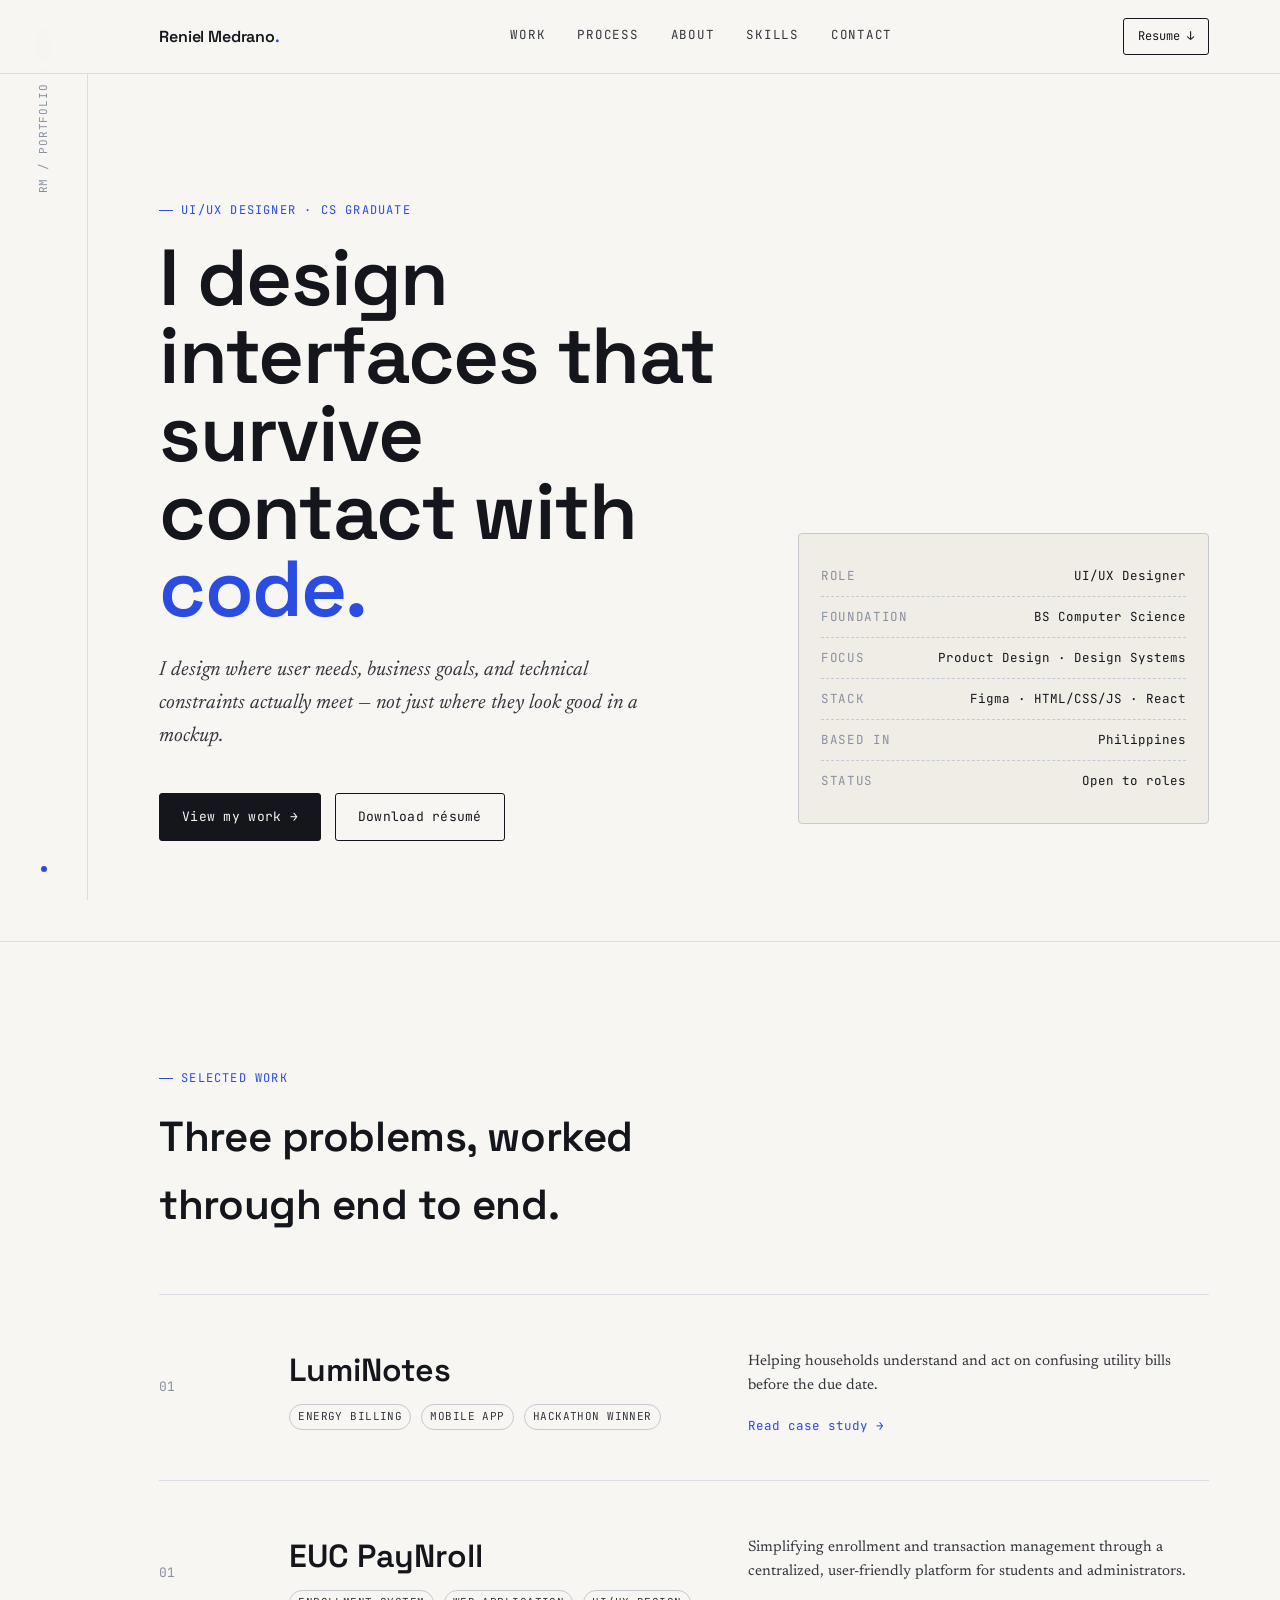
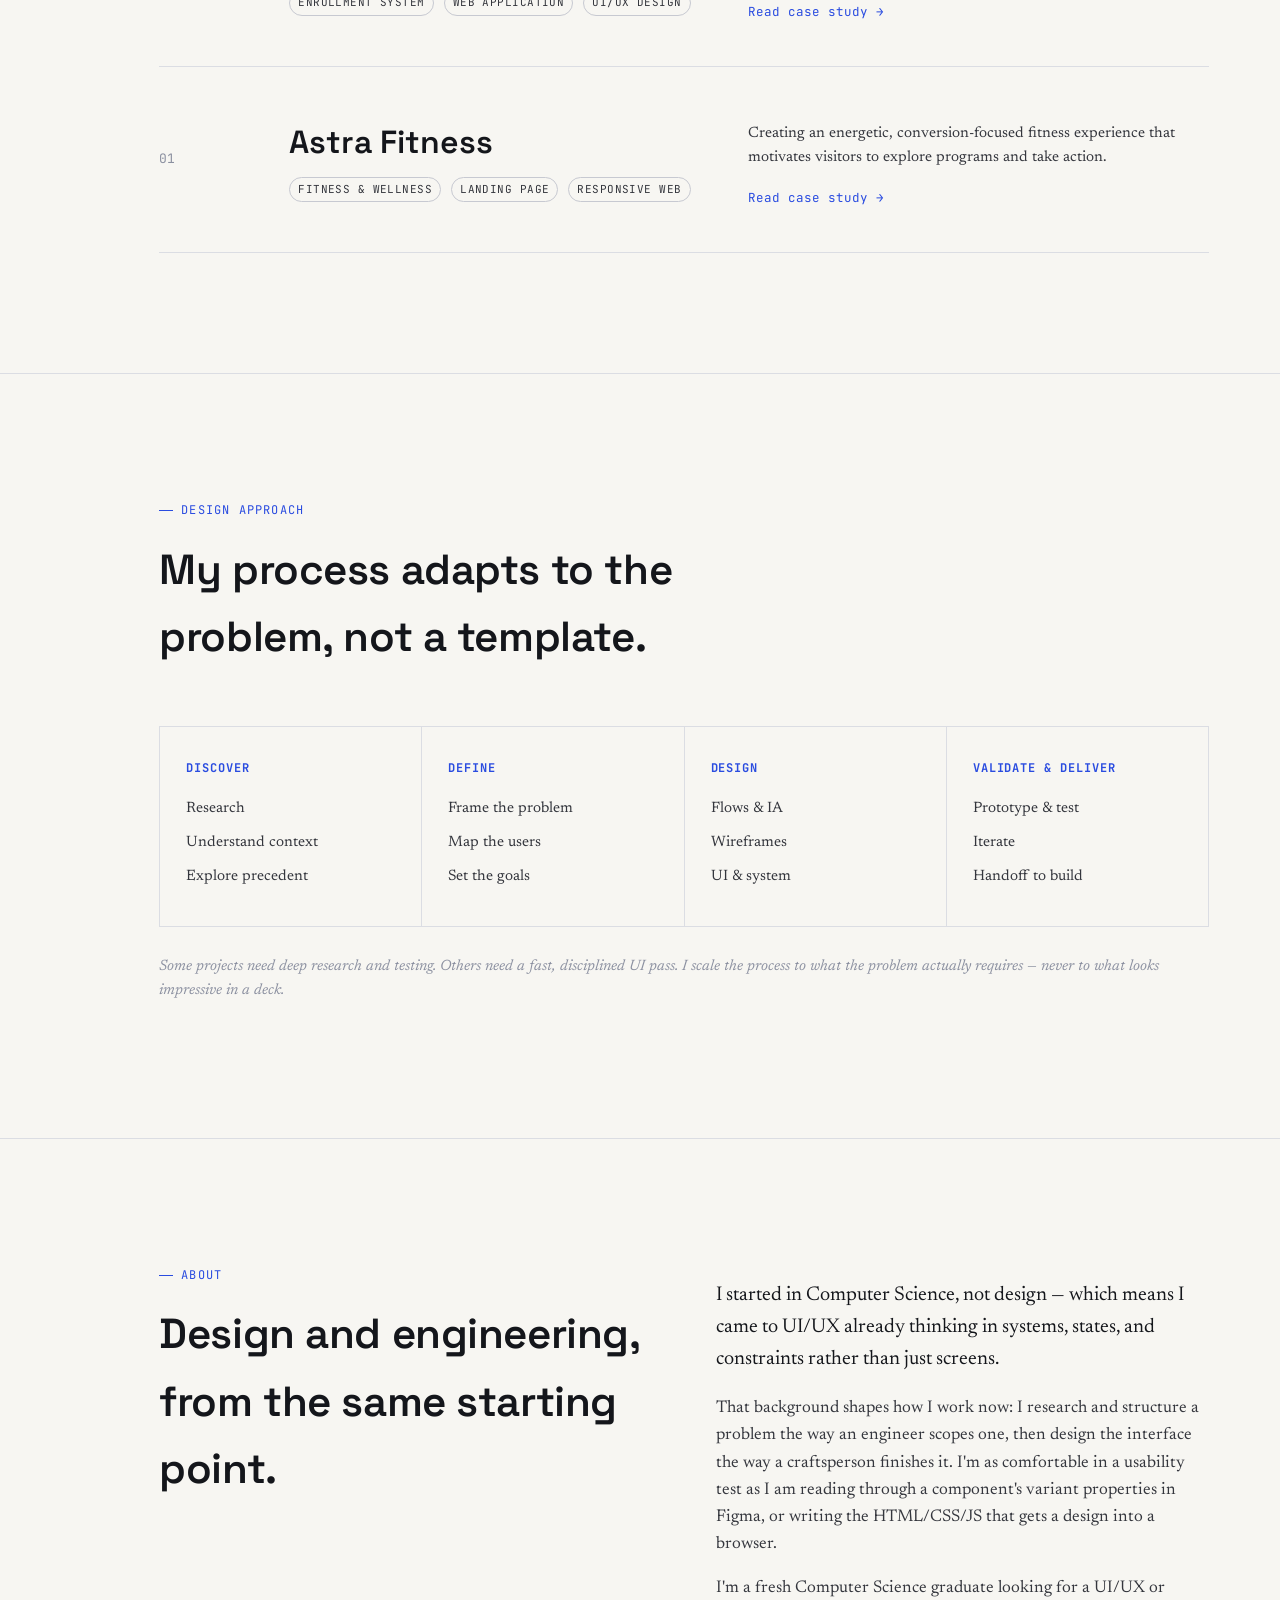
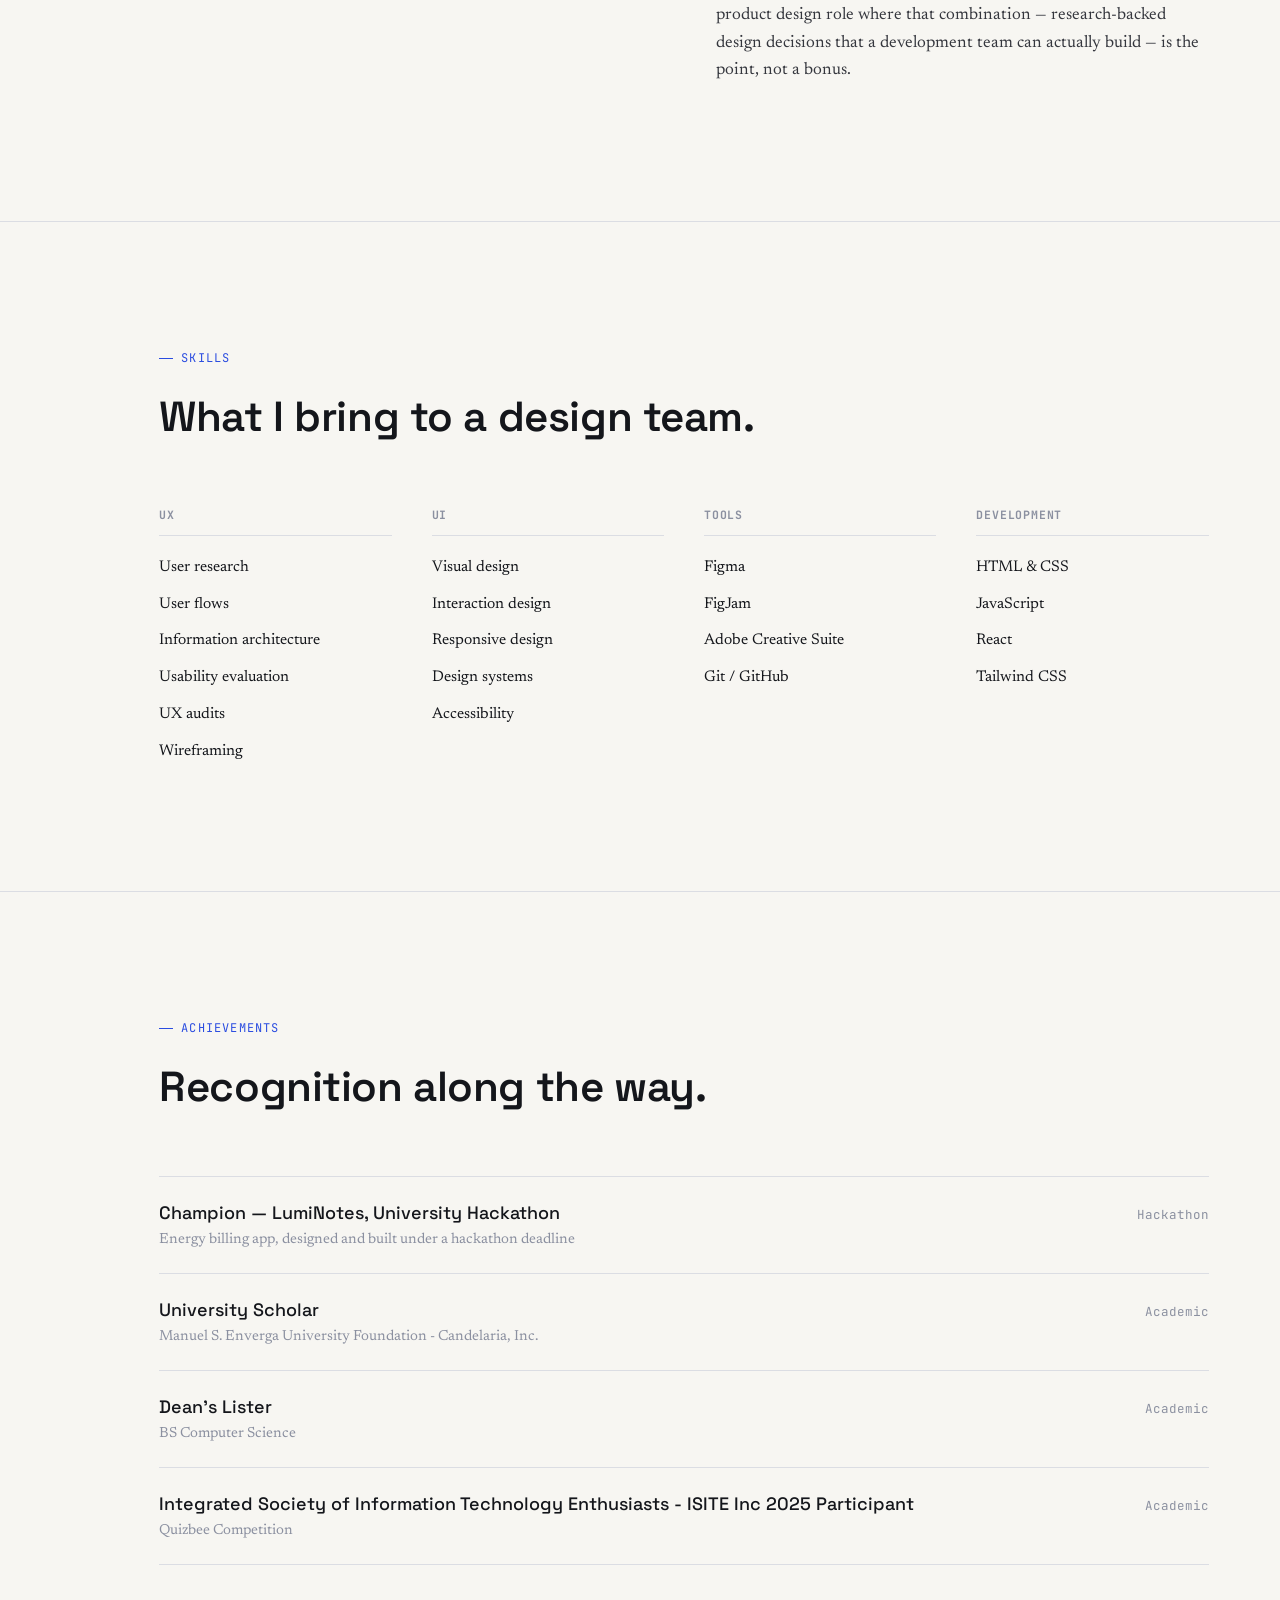
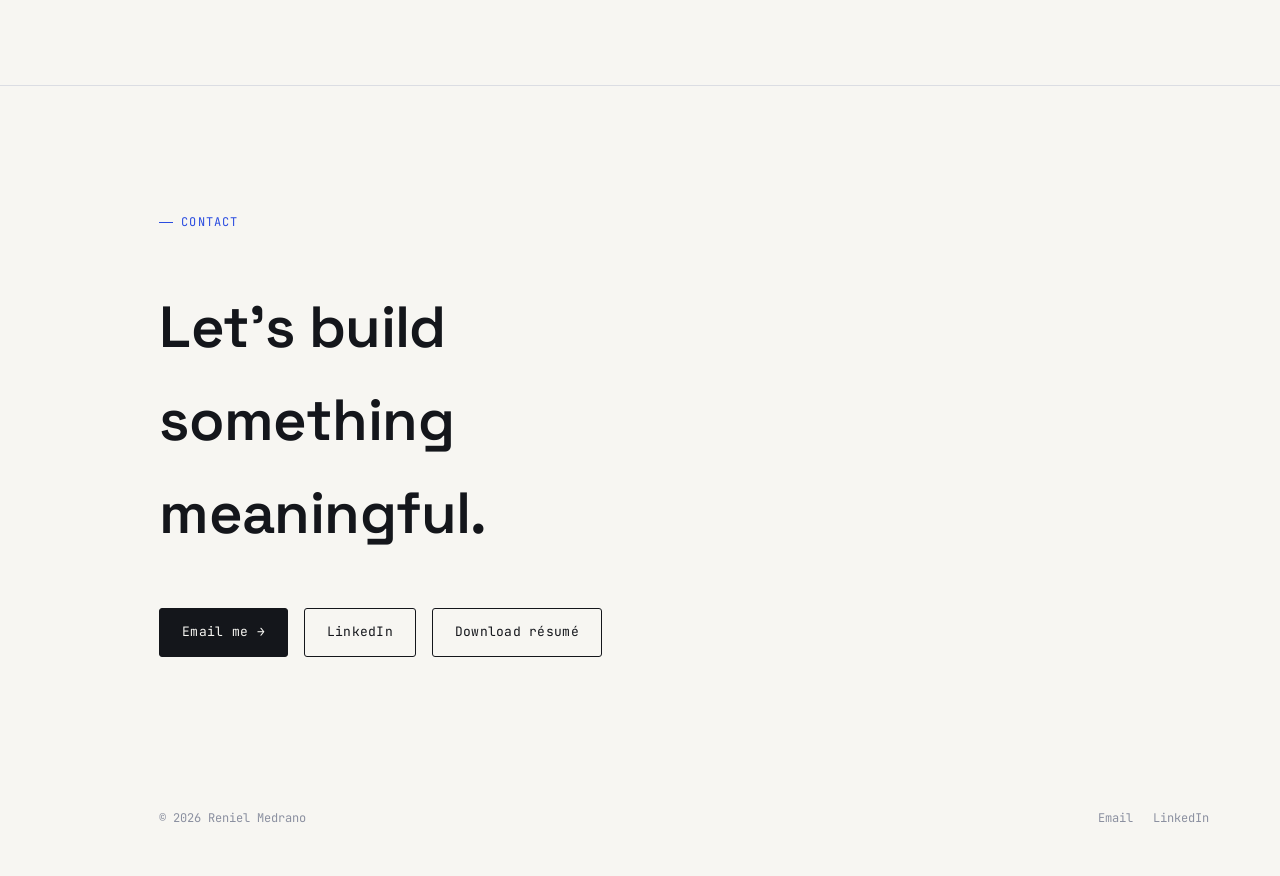
==== commit a9e69960: "Add files via upload" ====
--- a/index.html
+++ b/index.html
@@ -4,1565 +4,427 @@
     <meta charset="UTF-8" />
     <meta name="viewport" content="width=device-width, initial-scale=1.0" />
     <title>Reniel Medrano — UI/UX Designer</title>
-    <style>
-      /* ----- neumorphism reset & base ----- */
-      * {
-        margin: 0;
-        padding: 0;
-        box-sizing: border-box;
-      }
-
-      :root {
-        --bg: #e0e5ec;
-        --bg-light: #f0f4fa;
-        --shadow-light: #ffffff;
-        --shadow-dark: #b8bcc8;
-        --primary: #5b7a9a;
-        --primary-dark: #3d5a78;
-        --text: #2d3a4a;
-        --text-muted: #5b6f82;
-        --radius-lg: 28px;
-        --radius-md: 18px;
-        --radius-sm: 40px;
-        --neumo-shadow: 8px 8px 16px var(--shadow-dark), -8px -8px 16px var(--shadow-light);
-        --neumo-shadow-inset: inset 4px 4px 8px var(--shadow-dark), inset -4px -4px 8px var(--shadow-light);
-        --neumo-shadow-small: 4px 4px 8px var(--shadow-dark), -4px -4px 8px var(--shadow-light);
-        --neumo-shadow-hover: 10px 10px 20px var(--shadow-dark), -10px -10px 20px var(--shadow-light);
-        --transition: all 0.3s cubic-bezier(0.2, 0.9, 0.3, 1.1);
-      }
-
-      body {
-        font-family: "Segoe UI", system-ui, -apple-system, sans-serif;
-        background: var(--bg);
-        color: var(--text);
-        -webkit-font-smoothing: antialiased;
-        scroll-behavior: smooth;
-        padding: 20px;
-      }
-
-      h1,
-      h2,
-      h3,
-      h4 {
-        font-weight: 600;
-        letter-spacing: -0.02em;
-        color: var(--text);
-      }
-
-      a {
-        text-decoration: none;
-        color: inherit;
-      }
-      button {
-        font: inherit;
-        cursor: pointer;
-        border: none;
-        background: none;
-      }
-
-      .wrap {
-        max-width: 1160px;
-        margin: 0 auto;
-        padding: 0 20px;
-      }
-
-      /* ----- neumorphic card base ----- */
-      .neu-card {
-        background: var(--bg);
-        border-radius: var(--radius-lg);
-        box-shadow: var(--neumo-shadow);
-        transition: var(--transition);
-      }
-      .neu-card:hover {
-        box-shadow: var(--neumo-shadow-hover);
-      }
-      .neu-card-inset {
-        background: var(--bg);
-        border-radius: var(--radius-md);
-        box-shadow: var(--neumo-shadow-inset);
-      }
-      .neu-pill {
-        background: var(--bg);
-        border-radius: var(--radius-sm);
-        box-shadow: var(--neumo-shadow-small);
-        transition: var(--transition);
-      }
-      .neu-pill:hover {
-        box-shadow: var(--neumo-shadow);
-      }
-
-      /* ----- navbar ----- */
-      .navbar-shell {
-        padding: 0 0 20px 0;
-      }
-      .navbar {
-        max-width: 1160px;
-        margin: 0 auto;
-        background: var(--bg);
-        border-radius: var(--radius-sm);
-        padding: 10px 16px 10px 24px;
-        display: flex;
-        align-items: center;
-        justify-content: space-between;
-        box-shadow: var(--neumo-shadow);
-        transition: var(--transition);
-      }
-      .navbar:hover {
-        box-shadow: var(--neumo-shadow-hover);
-      }
-
-      .brand {
-        display: flex;
-        align-items: center;
-        gap: 12px;
-        transition: var(--transition);
-      }
-      .brand:hover {
-        transform: scale(1.02);
-      }
-
-      .brand-icon {
-        width: 44px;
-        height: 44px;
-        border-radius: 50%;
-        background: var(--bg);
-        box-shadow: var(--neumo-shadow-small);
-        display: flex;
-        align-items: center;
-        justify-content: center;
-        transition: var(--transition);
-      }
-      .brand-icon:hover {
-        box-shadow: var(--neumo-shadow);
-      }
-      .brand-icon svg {
-        width: 24px;
-        height: 24px;
-        display: block;
-      }
-
-      .brand-name {
-        font-weight: 700;
-        font-size: 1.1rem;
-        color: var(--text);
-        letter-spacing: -0.02em;
-      }
-
-      .nav-links {
-        display: flex;
-        gap: 28px;
-        align-items: center;
-        list-style: none;
-      }
-      .nav-links a {
-        color: var(--text-muted);
-        font-size: 0.95rem;
-        font-weight: 500;
-        padding: 8px 14px;
-        border-radius: var(--radius-sm);
-        transition: var(--transition);
-      }
-      .nav-links a:hover {
-        color: var(--text);
-        background: var(--bg);
-        box-shadow: var(--neumo-shadow-small);
-      }
-
-      .nav-cta {
-        padding: 10px 26px;
-        border-radius: var(--radius-sm);
-        background: var(--bg);
-        box-shadow: var(--neumo-shadow-small);
-        font-weight: 700;
-        color: var(--primary);
-        transition: var(--transition);
-      }
-      .nav-cta:hover {
-        box-shadow: var(--neumo-shadow);
-        transform: translateY(-2px);
-        color: var(--primary-dark);
-      }
-
-      .nav-toggle {
-        display: none;
-        width: 42px;
-        height: 42px;
-        border-radius: 50%;
-        background: var(--bg);
-        box-shadow: var(--neumo-shadow-small);
-        font-size: 1.2rem;
-        color: var(--text);
-        align-items: center;
-        justify-content: center;
-        transition: var(--transition);
-      }
-      .nav-toggle:hover {
-        box-shadow: var(--neumo-shadow);
-      }
-
-      /* ----- hero ----- */
-      .hero-shell {
-        padding: 0 0 20px 0;
-      }
-      .hero {
-        max-width: 1160px;
-        margin: 0 auto;
-        background: var(--bg);
-        border-radius: var(--radius-lg);
-        box-shadow: var(--neumo-shadow);
-        padding: 52px 52px 44px;
-        display: grid;
-        grid-template-columns: 1.15fr 0.85fr;
-        gap: 40px;
-        align-items: center;
-        transition: var(--transition);
-      }
-      .hero:hover {
-        box-shadow: var(--neumo-shadow-hover);
-      }
-
-      .email-chip {
-        display: inline-flex;
-        align-items: center;
-        gap: 10px;
-        background: var(--bg);
-        padding: 6px 18px 6px 6px;
-        border-radius: var(--radius-sm);
-        box-shadow: var(--neumo-shadow-small);
-        font-size: 0.85rem;
-        color: var(--text-muted);
-        margin-bottom: 22px;
-        transition: var(--transition);
-      }
-      .email-chip:hover {
-        box-shadow: var(--neumo-shadow);
-      }
-
-      .email-dot {
-        width: 28px;
-        height: 28px;
-        border-radius: 50%;
-        background: var(--bg);
-        box-shadow: var(--neumo-shadow-small);
-        flex-shrink: 0;
-        display: flex;
-        align-items: center;
-        justify-content: center;
-      }
-      .email-dot::after {
-        content: "";
-        width: 10px;
-        height: 10px;
-        border-radius: 50%;
-        background: var(--primary);
-        opacity: 0.7;
-      }
-
-      .hero h1 {
-        font-size: 2.7rem;
-        line-height: 1.2;
-        color: var(--text);
-        font-weight: 800;
-      }
-      .hero h1 .accent {
-        color: var(--primary);
-      }
-      .hero p.sub {
-        margin-top: 20px;
-        color: var(--text-muted);
-        font-size: 1.02rem;
-        line-height: 1.7;
-        max-width: 46ch;
-      }
-      .hero p.sub a {
-        text-decoration: underline;
-        color: var(--text);
-        font-weight: 500;
-        transition: color 0.2s;
-      }
-      .hero p.sub a:hover {
-        color: var(--primary);
-      }
-
-      .hero-actions {
-        margin-top: 30px;
-        display: flex;
-        gap: 14px;
-        flex-wrap: wrap;
-      }
-
-      .btn {
-        padding: 13px 30px;
-        border-radius: var(--radius-sm);
-        font-weight: 700;
-        font-size: 0.95rem;
-        background: var(--bg);
-        box-shadow: var(--neumo-shadow-small);
-        transition: var(--transition);
-        display: inline-block;
-        text-align: center;
-        color: var(--text);
-      }
-      .btn:hover {
-        transform: translateY(-3px);
-        box-shadow: var(--neumo-shadow);
-      }
-      .btn-primary {
-        color: #fff;
-        background: var(--primary);
-        box-shadow: 6px 6px 12px var(--shadow-dark), -6px -6px 12px var(--shadow-light);
-      }
-      .btn-primary:hover {
-        background: var(--primary-dark);
-        box-shadow: 8px 8px 16px var(--shadow-dark), -8px -8px 16px var(--shadow-light);
-      }
-      .btn-secondary {
-        color: var(--primary);
-        background: var(--bg);
-        box-shadow: var(--neumo-shadow-small);
-      }
-      .btn-secondary:hover {
-        color: var(--primary-dark);
-        box-shadow: var(--neumo-shadow);
-      }
-
-      .avatar {
-        width: 280px;
-        height: 280px;
-        border-radius: 50%;
-        background: var(--bg);
-        box-shadow: var(--neumo-shadow);
-        display: flex;
-        align-items: center;
-        justify-content: center;
-        transition: var(--transition);
-        margin: 0 auto;
-        overflow: hidden;
-      }
-      .avatar:hover {
-        box-shadow: var(--neumo-shadow-hover);
-        transform: scale(1.02);
-      }
-      .avatar img {
-        width: 100%;
-        height: 100%;
-        object-fit: cover;
-        border-radius: 50%;
-      }
-
-      /* ===== EXPERIENCE ===== */
-      .experience {
-        padding: 60px 0 30px;
-      }
-      .experience .wrap {
-        display: grid;
-        grid-template-columns: 0.85fr 1.6fr;
-        gap: 56px;
-      }
-      .exp-heading h2 {
-        font-size: 2rem;
-        color: var(--text);
-        margin-bottom: 34px;
-        position: relative;
-        display: inline-block;
-      }
-      .exp-heading h2::after {
-        content: "";
-        position: absolute;
-        bottom: -8px;
-        left: 0;
-        width: 40px;
-        height: 4px;
-        background: var(--primary);
-        border-radius: 4px;
-        opacity: 0.5;
-      }
-
-      .timeline {
-        list-style: none;
-        position: relative;
-        padding-left: 8px;
-      }
-      .timeline::before {
-        content: "";
-        position: absolute;
-        left: 6px;
-        top: 8px;
-        bottom: 8px;
-        width: 3px;
-        background: var(--shadow-dark);
-        border-radius: 4px;
-        transition: var(--transition);
-      }
-      .timeline:hover::before {
-        background: var(--primary);
-        opacity: 0.4;
-      }
-
-      .timeline li {
-        position: relative;
-        padding-left: 32px;
-        margin-bottom: 28px;
-        transition: var(--transition);
-        cursor: default;
-        padding-top: 4px;
-      }
-      .timeline li::before {
-        content: "";
-        position: absolute;
-        left: 0;
-        top: 6px;
-        width: 16px;
-        height: 16px;
-        border-radius: 50%;
-        background: var(--bg);
-        box-shadow: var(--neumo-shadow-small);
-        border: 3px solid var(--primary);
-        transition: var(--transition);
-        z-index: 1;
-      }
-      .timeline li:hover::before {
-        transform: scale(1.3);
-        border-color: var(--primary-dark);
-        box-shadow: var(--neumo-shadow);
-      }
-      .timeline li:hover .role {
-        color: var(--primary-dark);
-      }
-
-      .timeline .role {
-        font-weight: 700;
-        color: var(--text);
-        transition: var(--transition);
-        font-size: 1.05rem;
-      }
-      .timeline .org {
-        color: var(--primary);
-        font-weight: 600;
-        font-size: 0.9rem;
-        display: block;
-        margin-top: 2px;
-        transition: var(--transition);
-      }
-      .timeline li:hover .org {
-        color: var(--primary-dark);
-      }
-      .timeline .date {
-        color: var(--text-muted);
-        font-size: 0.82rem;
-        display: inline-block;
-        margin-top: 4px;
-        padding: 2px 12px;
-        border-radius: var(--radius-sm);
-        background: var(--bg);
-        box-shadow: var(--neumo-shadow-small);
-        transition: var(--transition);
-      }
-      .timeline li:hover .date {
-        box-shadow: var(--neumo-shadow);
-        color: var(--text);
-      }
-
-      .exp-cards {
-        display: flex;
-        flex-direction: column;
-        gap: 20px;
-      }
-      .exp-card {
-        background: var(--bg);
-        border-radius: var(--radius-md);
-        box-shadow: var(--neumo-shadow);
-        padding: 24px 28px 20px;
-        transition: var(--transition);
-        cursor: pointer;
-        position: relative;
-        overflow: hidden;
-      }
-      .exp-card::after {
-        content: "";
-        position: absolute;
-        top: 0;
-        left: 0;
-        right: 0;
-        height: 3px;
-        background: linear-gradient(90deg, var(--primary), var(--primary-dark));
-        opacity: 0;
-        transition: var(--transition);
-      }
-      .exp-card:hover {
-        box-shadow: var(--neumo-shadow-hover);
-        transform: translateY(-4px);
-      }
-      .exp-card:hover::after {
-        opacity: 1;
-      }
-
-      .exp-card-head {
-        display: flex;
-        justify-content: space-between;
-        align-items: baseline;
-        flex-wrap: wrap;
-        gap: 8px;
-        margin-bottom: 10px;
-      }
-      .exp-card-head h3 {
-        font-size: 1.05rem;
-        color: var(--text);
-        transition: var(--transition);
-      }
-      .exp-card:hover .exp-card-head h3 {
-        color: var(--primary-dark);
-      }
-      .exp-card-head span {
-        font-size: 0.8rem;
-        color: var(--text-muted);
-        font-weight: 500;
-        background: var(--bg);
-        padding: 4px 14px;
-        border-radius: var(--radius-sm);
-        box-shadow: var(--neumo-shadow-small);
-        transition: var(--transition);
-        white-space: nowrap;
-      }
-      .exp-card:hover .exp-card-head span {
-        box-shadow: var(--neumo-shadow);
-        color: var(--text);
-      }
-
-      .exp-card .exp-preview {
-        color: var(--text-muted);
-        font-size: 0.92rem;
-        line-height: 1.65;
-        transition: var(--transition);
-      }
-      .exp-card:hover .exp-preview {
-        color: var(--text);
-      }
-
-      .exp-details {
-        max-height: 0;
-        overflow: hidden;
-        transition: max-height 0.5s cubic-bezier(0.2, 0.9, 0.3, 1.1), opacity 0.4s ease, margin 0.3s ease;
-        opacity: 0;
-        margin-top: 0;
-      }
-      .exp-card.expanded .exp-details {
-        max-height: 600px;
-        opacity: 1;
-        margin-top: 14px;
-      }
-
-      .exp-details-inner {
-        padding-top: 16px;
-        border-top: 2px solid var(--bg-light);
-        display: flex;
-        flex-direction: column;
-        gap: 6px;
-      }
-      .exp-details-inner p {
-        color: var(--text-muted);
-        font-size: 0.88rem;
-        line-height: 1.6;
-        padding-left: 4px;
-        display: flex;
-        align-items: flex-start;
-        gap: 10px;
-      }
-      .exp-details-inner p::before {
-        content: "▸";
-        color: var(--primary);
-        font-weight: 700;
-        opacity: 0.7;
-        flex-shrink: 0;
-      }
-
-      .exp-toggle {
-        display: inline-flex;
-        align-items: center;
-        gap: 8px;
-        margin-top: 12px;
-        color: var(--primary);
-        font-weight: 600;
-        font-size: 0.85rem;
-        padding: 6px 16px 6px 12px;
-        border-radius: var(--radius-sm);
-        background: var(--bg);
-        box-shadow: var(--neumo-shadow-small);
-        transition: var(--transition);
-      }
-      .exp-toggle:hover {
-        box-shadow: var(--neumo-shadow);
-        color: var(--primary-dark);
-      }
-      .exp-toggle .arrow {
-        transition: transform 0.4s cubic-bezier(0.2, 0.9, 0.3, 1.1);
-        display: inline-block;
-        font-size: 1rem;
-      }
-      .exp-card.expanded .exp-toggle .arrow {
-        transform: rotate(180deg);
-      }
-
-      /* ----- projects ----- */
-      .projects-shell {
-        padding: 20px 0 50px;
-      }
-      .projects {
-        max-width: 1160px;
-        margin: 0 auto;
-        background: var(--bg);
-        border-radius: var(--radius-lg);
-        box-shadow: var(--neumo-shadow);
-        padding: 44px 44px 48px;
-        transition: var(--transition);
-      }
-      .projects:hover {
-        box-shadow: var(--neumo-shadow-hover);
-      }
-
-      .projects-head {
-        display: flex;
-        justify-content: space-between;
-        align-items: center;
-        margin-bottom: 30px;
-        flex-wrap: wrap;
-        gap: 14px;
-      }
-      .projects-head h2 {
-        font-size: 1.7rem;
-        color: var(--text);
-        position: relative;
-        display: inline-block;
-      }
-      .projects-head h2::after {
-        content: "";
-        position: absolute;
-        bottom: -6px;
-        left: 0;
-        width: 32px;
-        height: 3px;
-        background: var(--primary);
-        border-radius: 4px;
-        opacity: 0.4;
-      }
-      .view-all {
-        padding: 11px 26px;
-        border-radius: var(--radius-sm);
-        background: var(--bg);
-        box-shadow: var(--neumo-shadow-small);
-        font-weight: 700;
-        font-size: 0.9rem;
-        color: var(--primary);
-        transition: var(--transition);
-      }
-      .view-all:hover {
-        box-shadow: var(--neumo-shadow);
-        transform: translateY(-2px);
-        color: var(--primary-dark);
-      }
-
-      .project-grid {
-        display: grid;
-        grid-template-columns: repeat(3, 1fr);
-        gap: 24px;
-      }
-
-      .project-card-link {
-        display: block;
-        text-decoration: none;
-        color: inherit;
-        transition: var(--transition);
-        cursor: pointer;
-      }
-      .project-card-link:hover {
-        transform: translateY(-6px);
-      }
-
-      .project-card {
-        background: var(--bg);
-        border-radius: var(--radius-md);
-        box-shadow: var(--neumo-shadow);
-        overflow: hidden;
-        transition: var(--transition);
-        height: 100%;
-        display: flex;
-        flex-direction: column;
-      }
-      .project-card:hover {
-        box-shadow: var(--neumo-shadow-hover);
-      }
-
-      .project-thumb {
-        height: 190px;
-        display: flex;
-        align-items: center;
-        justify-content: center;
-        overflow: hidden;
-        background: var(--bg-light);
-        flex-shrink: 0;
-      }
-      .project-thumb img {
-        width: 100%;
-        height: 100%;
-        object-fit: cover;
-        display: block;
-        transition: transform 0.4s ease;
-      }
-      .project-card-link:hover .project-thumb img {
-        transform: scale(1.05);
-      }
-
-      .project-body {
-        padding: 20px 22px 24px;
-        flex: 1;
-        display: flex;
-        flex-direction: column;
-      }
-      .project-body h3 {
-        font-size: 1.02rem;
-        color: var(--text);
-        margin-bottom: 8px;
-        transition: color 0.3s ease;
-      }
-      .project-card-link:hover .project-body h3 {
-        color: var(--primary-dark);
-      }
-      .project-body p {
-        color: var(--text-muted);
-        font-size: 0.88rem;
-        line-height: 1.6;
-        flex: 1;
-      }
-
-      .case-meta {
-        display: flex;
-        flex-wrap: wrap;
-        gap: 8px;
-        margin: 12px 0 14px;
-      }
-      .case-meta span {
-        background: var(--bg);
-        border-radius: var(--radius-sm);
-        box-shadow: var(--neumo-shadow-small);
-        color: var(--text-muted);
-        font-size: 0.72rem;
-        font-weight: 600;
-        padding: 4px 14px;
-      }
-
-      .case-toggle {
-        display: inline-flex;
-        align-items: center;
-        gap: 6px;
-        color: var(--primary);
-        font-weight: 700;
-        font-size: 0.85rem;
-        padding: 6px 12px;
-        border-radius: var(--radius-sm);
-        background: var(--bg);
-        box-shadow: var(--neumo-shadow-small);
-        transition: var(--transition);
-        border: none;
-        align-self: flex-start;
-        margin-top: auto;
-        pointer-events: none;
-      }
-      .case-toggle .arrow {
-        transition: transform 0.3s;
-        display: inline-block;
-        font-size: 1.1rem;
-      }
-
-      /* ----- process ----- */
-      .contact-shell {
-        padding: 20px 0 30px;
-      }
-      .contact {
-        max-width: 960px;
-        margin: 0 auto;
-      }
-      .contact-panel {
-        background: var(--bg);
-        border-radius: var(--radius-lg);
-        box-shadow: var(--neumo-shadow);
-        padding: 40px 40px 34px;
-        transition: var(--transition);
-        min-height: 280px;
-      }
-      .contact-panel:hover {
-        box-shadow: var(--neumo-shadow-hover);
-      }
-
-      .contact-eyebrow {
-        color: var(--primary);
-        font-weight: 700;
-        font-size: 0.8rem;
-        letter-spacing: 0.06em;
-        text-transform: uppercase;
-        margin-bottom: 4px;
-      }
-      .contact-panel h3 {
-        font-size: 1.4rem;
-        color: var(--text);
-        margin-bottom: 12px;
-      }
-      .contact-panel p {
-        color: var(--text-muted);
-        font-size: 0.96rem;
-        line-height: 1.7;
-        max-width: 56ch;
-        margin-bottom: 22px;
-      }
-
-      .option-grid {
-        display: grid;
-        grid-template-columns: repeat(3, 1fr);
-        gap: 12px;
-      }
-      .option-card {
-        background: var(--bg);
-        border-radius: var(--radius-sm);
-        box-shadow: var(--neumo-shadow-small);
-        padding: 14px 16px;
-        font-size: 0.9rem;
-        color: var(--text-muted);
-        transition: var(--transition);
-        text-align: center;
-        font-weight: 500;
-      }
-      .option-card.selected {
-        box-shadow: var(--neumo-shadow-inset);
-        color: var(--text);
-        font-weight: 600;
-      }
-      .option-card:hover:not(.selected) {
-        box-shadow: var(--neumo-shadow);
-      }
-
-      .contact-footer {
-        display: flex;
-        justify-content: space-between;
-        margin-top: 30px;
-        gap: 12px;
-      }
-
-      .steps {
-        display: flex;
-        background: var(--bg);
-        border-radius: var(--radius-sm);
-        box-shadow: var(--neumo-shadow-small);
-        padding: 6px;
-        margin: 22px auto 0;
-        max-width: 960px;
-        gap: 6px;
-      }
-      .step-btn {
-        flex: 1;
-        text-align: center;
-        padding: 13px 8px;
-        border-radius: var(--radius-sm);
-        background: transparent;
-        color: var(--text-muted);
-        font-weight: 600;
-        font-size: 0.88rem;
-        transition: var(--transition);
-      }
-      .step-btn.active {
-        background: var(--bg);
-        box-shadow: var(--neumo-shadow-inset);
-        color: var(--text);
-      }
-      .step-btn.done {
-        color: var(--primary);
-      }
-      .step-btn:hover:not(.active) {
-        background: var(--bg);
-        box-shadow: var(--neumo-shadow-small);
-      }
-
-      /* ===== CHATBOT ===== */
-      .chatbot-shell {
-        padding: 20px 0 30px;
-      }
-      .chatbot-container {
-        max-width: 960px;
-        margin: 0 auto;
-        background: var(--bg);
-        border-radius: var(--radius-lg);
-        box-shadow: var(--neumo-shadow);
-        padding: 32px 32px 28px;
-        transition: var(--transition);
-      }
-      .chatbot-container:hover {
-        box-shadow: var(--neumo-shadow-hover);
-      }
-      .chatbot-header {
-        display: flex;
-        align-items: center;
-        gap: 16px;
-        margin-bottom: 18px;
-      }
-      .chatbot-header h3 {
-        font-size: 1.2rem;
-        color: var(--text);
-      }
-      .chatbot-header span {
-        background: var(--primary);
-        width: 12px;
-        height: 12px;
-        border-radius: 50%;
-        display: inline-block;
-        animation: pulse 1.8s infinite;
-      }
-      @keyframes pulse {
-        0% {
-          opacity: 0.6;
-          transform: scale(1);
-        }
-        50% {
-          opacity: 1;
-          transform: scale(1.2);
-        }
-        100% {
-          opacity: 0.6;
-          transform: scale(1);
-        }
-      }
-      .chat-messages {
-        background: var(--bg-light);
-        border-radius: var(--radius-md);
-        box-shadow: var(--neumo-shadow-inset);
-        padding: 20px 20px 10px;
-        max-height: 340px;
-        overflow-y: auto;
-        display: flex;
-        flex-direction: column;
-        gap: 12px;
-        margin-bottom: 16px;
-      }
-      .chat-msg {
-        padding: 12px 18px;
-        border-radius: var(--radius-sm);
-        max-width: 85%;
-        font-size: 0.92rem;
-        line-height: 1.6;
-        box-shadow: var(--neumo-shadow-small);
-        background: var(--bg);
-        color: var(--text);
-        align-self: flex-start;
-        animation: fadeUp 0.3s ease;
-      }
-      .chat-msg.user {
-        align-self: flex-end;
-        background: var(--primary);
-        color: #fff;
-        box-shadow: 6px 6px 12px var(--shadow-dark), -6px -6px 12px var(--shadow-light);
-      }
-      @keyframes fadeUp {
-        from {
-          opacity: 0;
-          transform: translateY(10px);
-        }
-        to {
-          opacity: 1;
-          transform: translateY(0);
-        }
-      }
-      .chat-input-row {
-        display: flex;
-        gap: 12px;
-        align-items: center;
-      }
-      .chat-input-row input {
-        flex: 1;
-        padding: 14px 20px;
-        border-radius: var(--radius-sm);
-        border: none;
-        background: var(--bg);
-        box-shadow: var(--neumo-shadow-inset);
-        font-size: 0.95rem;
-        color: var(--text);
-        outline: none;
-        transition: var(--transition);
-      }
-      .chat-input-row input:focus {
-        box-shadow: var(--neumo-shadow);
-      }
-      .chat-input-row input::placeholder {
-        color: var(--text-muted);
-        opacity: 0.7;
-      }
-      .chat-send {
-        padding: 14px 28px;
-        border-radius: var(--radius-sm);
-        background: var(--primary);
-        color: #fff;
-        font-weight: 700;
-        box-shadow: 6px 6px 12px var(--shadow-dark), -6px -6px 12px var(--shadow-light);
-        transition: var(--transition);
-        flex-shrink: 0;
-      }
-      .chat-send:hover {
-        background: var(--primary-dark);
-        box-shadow: 8px 8px 16px var(--shadow-dark), -8px -8px 16px var(--shadow-light);
-        transform: translateY(-2px);
-      }
-      .chat-suggestions {
-        display: flex;
-        flex-wrap: wrap;
-        gap: 10px;
-        margin-top: 14px;
-      }
-      .chat-suggestions button {
-        padding: 8px 18px;
-        border-radius: var(--radius-sm);
-        background: var(--bg);
-        box-shadow: var(--neumo-shadow-small);
-        font-size: 0.8rem;
-        color: var(--text-muted);
-        transition: var(--transition);
-        font-weight: 500;
-      }
-      .chat-suggestions button:hover {
-        box-shadow: var(--neumo-shadow);
-        color: var(--text);
-        transform: translateY(-2px);
-      }
-
-      /* ----- footer ----- */
-      footer {
-        margin-top: 50px;
-        background: var(--bg);
-        color: var(--text-muted);
-        padding: 50px 20px 24px;
-        border-radius: var(--radius-lg) var(--radius-lg) 0 0;
-        box-shadow: var(--neumo-shadow);
-      }
-      .footer-grid {
-        max-width: 1160px;
-        margin: 0 auto;
-        display: grid;
-        grid-template-columns: 1.4fr 1fr 1fr 1.2fr;
-        gap: 36px;
-        padding-bottom: 36px;
-        border-bottom: 2px solid var(--bg-light);
-      }
-      .footer-brand h4 {
-        color: var(--text);
-        font-size: 1.1rem;
-      }
-      .footer-brand p {
-        color: var(--text-muted);
-        font-size: 0.9rem;
-        line-height: 1.7;
-        margin-top: 14px;
-        max-width: 32ch;
-      }
-      .footer-col h4 {
-        color: var(--text);
-        font-size: 0.92rem;
-        margin-bottom: 16px;
-      }
-      .footer-col ul {
-        list-style: none;
-        display: flex;
-        flex-direction: column;
-        gap: 10px;
-      }
-      .footer-col a {
-        color: var(--text-muted);
-        font-size: 0.88rem;
-        transition: color 0.2s;
-        padding: 4px 0;
-      }
-      .footer-col a:hover {
-        color: var(--text);
-      }
-      .footer-bottom {
-        max-width: 1160px;
-        margin: 22px auto 0;
-        display: flex;
-        justify-content: space-between;
-        font-size: 0.82rem;
-        color: var(--text-muted);
-        flex-wrap: wrap;
-        gap: 10px;
-      }
-
-      /* ----- responsive ----- */
-      @media (max-width: 900px) {
-        .hero {
-          grid-template-columns: 1fr;
-          padding: 36px 28px;
-        }
-        .hero-photo {
-          order: -1;
-          display: flex;
-          justify-content: center;
-        }
-        .avatar {
-          width: 200px;
-          height: 200px;
-        }
-        .hero h1 {
-          font-size: 2.1rem;
-        }
-        .experience .wrap {
-          grid-template-columns: 1fr;
-          gap: 30px;
-        }
-        .project-grid {
-          grid-template-columns: 1fr 1fr;
-        }
-        .footer-grid {
-          grid-template-columns: 1fr 1fr;
-        }
-        .option-grid {
-          grid-template-columns: 1fr 1fr;
-        }
-      }
-
-      @media (max-width: 680px) {
-        body {
-          padding: 12px;
-        }
-        .nav-links {
-          position: absolute;
-          top: 74px;
-          left: 20px;
-          right: 20px;
-          background: var(--bg);
-          flex-direction: column;
-          align-items: stretch;
-          padding: 20px;
-          border-radius: var(--radius-md);
-          display: none;
-          gap: 12px;
-          box-shadow: var(--neumo-shadow-hover);
-          z-index: 20;
-        }
-        .nav-links.open {
-          display: flex;
-        }
-        .nav-toggle {
-          display: flex;
-        }
-        .nav-cta {
-          display: none;
-        }
-        .nav-links .nav-cta-mobile {
-          display: block;
-          padding: 12px;
-          border-radius: var(--radius-sm);
-          background: var(--bg);
-          box-shadow: var(--neumo-shadow-small);
-          font-weight: 700;
-          text-align: center;
-          color: var(--primary);
-        }
-        .hero {
-          padding: 28px 20px;
-          border-radius: var(--radius-md);
-        }
-        .hero-actions {
-          flex-direction: column;
-        }
-        .btn {
-          text-align: center;
-          width: 100%;
-        }
-        .project-grid {
-          grid-template-columns: 1fr;
-        }
-        .option-grid {
-          grid-template-columns: 1fr;
-        }
-        .contact-panel {
-          padding: 24px 18px;
-        }
-        .steps {
-          overflow-x: auto;
-        }
-        .step-btn {
-          flex: 0 0 auto;
-          padding: 12px 18px;
-        }
-        .footer-grid {
-          grid-template-columns: 1fr;
-        }
-        .contact-footer {
-          flex-direction: column;
-        }
-        .contact-footer .btn {
-          width: 100%;
-          text-align: center;
-        }
-        .exp-card-head {
-          flex-direction: column;
-          align-items: flex-start;
-        }
-        .exp-card-head span {
-          font-size: 0.75rem;
-        }
-        .chat-input-row {
-          flex-direction: column;
-        }
-        .chat-send {
-          width: 100%;
-          text-align: center;
-        }
-      }
-    </style>
+    <meta
+      name="description"
+      content="UI/UX designer with a Computer Science foundation, designing interfaces that hold up in code. Case studies, design process, and contact."
+    />
+    <meta property="og:title" content="Reniel Medrano — UI/UX Designer" />
+    <meta
+      property="og:description"
+      content="Design × development. Case-study-driven UI/UX portfolio."
+    />
+    <link
+      rel="icon"
+      href="data:image/svg+xml,<svg xmlns=%22http://www.w3.org/2000/svg%22 viewBox=%220 0 100 100%22><rect width=%22100%22 height=%22100%22 rx=%2222%22 fill=%22%2314161B%22/><text x=%2250%22 y=%2266%22 font-family=%22monospace%22 font-size=%2250%22 fill=%22%232A4CE0%22 text-anchor=%22middle%22>R</text></svg>"
+    />
+    <link rel="stylesheet" href="styles.css" />
   </head>
   <body>
-
-    <!-- NAVBAR -->
-    <div class="navbar-shell">
-      <nav class="navbar">
-        <a href="#top" class="brand" aria-label="Home">
-          <img src="/assets/logo.png" alt="Logo" style="height:40px; width:auto" />
-          <span class="brand-name">Reniel Medrano</span>
-        </a>
-        <ul class="nav-links" id="navLinks">
-          <li><a href="#work">Work</a></li>
-          <li><a href="#about">About</a></li>
-          <li><a href="#process">Process</a></li>
-          <li><a href="#contact" class="nav-cta-mobile">Contact</a></li>
-        </ul>
-        <a href="#contact" class="nav-cta">Contact me</a>
-        <button class="nav-toggle" id="navToggle" aria-label="Toggle menu">☰</button>
-      </nav>
+    <div class="rail" aria-hidden="true">
+      <span class="rail__mark">RM / PORTFOLIO / 2026</span>
+      <span class="rail__dot"></span>
     </div>
 
-    <!-- HERO -->
-    <div class="hero-shell" id="top">
-      <section class="hero">
-        <div class="hero-copy">
-          <span class="email-chip">
-            <span class="email-dot"></span>
-            renielmedrano4@gmail.com
-          </span>
-          <h1>Hi, I'm Reniel Medrano. I design digital products that are <span class="accent">simple, useful, and human.</span></h1>
-          <p class="sub">A <a href="#about">great design</a> is measured by how <a href="#work">efficiently people can do what they</a> came to do.</p>
-          <div class="hero-actions">
-            <a href="#work" class="btn btn-secondary">View my Works</a>
-            <a href="#contact" class="btn btn-primary">Contact me</a>
-          </div>
-        </div>
-        <div class="hero-photo">
-          <div class="avatar">
-            <img src="/assets/rmedrano.png" alt="Reniel Medrano" />
-          </div>
-        </div>
-      </section>
-    </div>
-
-    <!-- EXPERIENCE -->
-    <section class="experience" id="about">
+    <nav class="nav">
       <div class="wrap">
-        <div class="exp-heading">
-          <h2>Experience</h2>
-          <ul class="timeline">
-            <li><div class="role">UI/UX Designer Intern</div><span class="org">Governor's Place Condominium Association Inc.</span><span class="date">Feb 2026 – May 2026</span></li>
-            <li><div class="role">University Department UI/UX Designer</div><span class="org">Manuel S. Enverga University Foundation - Candelaria Inc.</span><span class="date">2023 – 2025</span></li>
-            <li><div class="role">Product Designer &amp; Developer</div><span class="org">Freelance</span><span class="date">Dec 2025 – Jan 2026</span></li>
-          </ul>
-        </div>
-        <div class="exp-cards">
-          <div class="exp-card" data-exp="0">
-            <div class="exp-card-head"><h3>UI/UX Designer Intern</h3><span>Governor's Place • Feb 2026 – May 2026</span></div>
-            <p class="exp-preview">Designed user flows, wireframes, high-fidelity mockups, and interactive prototypes in Figma for responsive web applications.</p>
-            <div class="exp-details"><div class="exp-details-inner"><p>Conducted user research, usability testing, and design iterations to improve user experience and accessibility.</p><p>Collaborated with stakeholders and developers to create intuitive, user-centered interfaces.</p><p>Developed responsive front-end interfaces using HTML, CSS, JavaScript, React, and Tailwind CSS.</p><p>Assisted in developing and integrating web application features to ensure functionality and performance.</p><p>Leveraged AI-assisted design and development tools to streamline workflows while maintaining quality.</p></div></div>
-            <button class="exp-toggle" data-target="0"><span class="label">Show more</span><span class="arrow">▾</span></button>
-          </div>
-          <div class="exp-card" data-exp="1">
-            <div class="exp-card-head"><h3>University Department UI/UX Designer</h3><span>MSEUF-Candelaria • 2023 – 2025</span></div>
-            <p class="exp-preview">Designed the mobile interaction and user flow for university websites.</p>
-            <div class="exp-details"><div class="exp-details-inner"><p>Designed mobile-first interactions and user flows for the university's main website and department portals.</p><p>Contributed to design discussions, feature planning, and documentation to support efficient implementation.</p><p>Created design systems and component libraries used across multiple university projects.</p><p>Mentored junior designers and conducted design workshops for student organizations.</p></div></div>
-            <button class="exp-toggle" data-target="1"><span class="label">Show more</span><span class="arrow">▾</span></button>
-          </div>
-          <div class="exp-card" data-exp="2">
-            <div class="exp-card-head"><h3>Product Designer &amp; Developer</h3><span>Freelance • Dec 2025 – Jan 2026</span></div>
-            <p class="exp-preview">Designed and developed a birthday invitation website for a client, including wireframes, mockups, and interactive prototypes.</p>
-            <div class="exp-details"><div class="exp-details-inner"><p>Delivered a complete, visually appealing, and user-friendly birthday invitation website from concept to deployment.</p><p>Created wireframes, high-fidelity mockups, and interactive prototypes in Figma.</p><p>Built the site using HTML, CSS, and JavaScript with responsive design for all devices.</p><p>Managed client communication, feedback loops, and delivered within a tight 2-week timeline.</p></div></div>
-            <button class="exp-toggle" data-target="2"><span class="label">Show more</span><span class="arrow">▾</span></button>
-          </div>
+        <div class="nav__row">
+          <a href="#top" class="nav__name">Reniel Medrano<span>.</span></a>
+          <div class="nav__links">
+            <a href="#work">Work</a>
+            <a href="#process">Process</a>
+            <a href="#about">About</a>
+            <a href="#skills">Skills</a>
+            <a href="#contact">Contact</a>
+          </div>
+          <a
+            href="/assets/resume/Reniel_Medrano resume.pdf"
+            class="nav__cta"
+            download
+            >Resume ↓</a
+          >
+          <button class="nav__toggle" aria-label="Open menu">
+            <svg width="22" height="22" viewBox="0 0 24 24" fill="none">
+              <path
+                d="M3 6h18M3 12h18M3 18h18"
+                stroke="#14161B"
+                stroke-width="1.6"
+              />
+            </svg>
+          </button>
         </div>
       </div>
-    </section>
-
-    <!-- PROJECTS -->
-    <div class="projects-shell" id="work">
-      <section class="projects">
-        <div class="projects-head"><h2>Selected Projects</h2><a href="projects.html" class="view-all">View all projects</a></div>
-        <div class="project-grid" id="projectGrid"></div>
-      </section>
-    </div>
-
-    <!-- PROCESS -->
-    <div class="contact-shell" id="process">
-      <section class="contact">
-        <div class="contact-panel" id="contactPanel"></div>
-        <div class="steps" id="stepBar"></div>
-      </section>
-    </div>
-
-    <!-- CHATBOT -->
-    <div class="chatbot-shell" id="chatbot">
-      <div class="chatbot-container">
-        <div class="chatbot-header">
-          <span></span>
-          <h3>🤖 Ask about Reniel</h3>
-        </div>
-        <div class="chat-messages" id="chatMessages">
-          <div class="chat-msg">👋 Hey! I'm Reniel's chatbot. Ask me about his design journey, skills, projects, or anything you're curious about.</div>
-        </div>
-        <div class="chat-input-row">
-          <input type="text" id="chatInput" placeholder="e.g. What's your process?" />
-          <button class="chat-send" id="chatSend">Send</button>
-        </div>
-        <div class="chat-suggestions">
-          <button data-question="Tell me about your design journey">Journey</button>
-          <button data-question="What are your core skills?">Skills</button>
-          <button data-question="Tell me about LumiNotes">LumiNotes</button>
-          <button data-question="What's your design process?">Process</button>
-        </div>
+    </nav>
+
+    <div class="mobile-nav" aria-hidden="true">
+      <button class="mobile-nav__close" aria-label="Close menu">
+        <svg width="24" height="24" viewBox="0 0 24 24" fill="none">
+          <path d="M6 6l12 12M18 6L6 18" stroke="#14161B" stroke-width="1.6" />
+        </svg>
+      </button>
+      <div class="mobile-nav__links">
+        <a href="#work">Work</a>
+        <a href="#process">Process</a>
+        <a href="#about">About</a>
+        <a href="#skills">Skills</a>
+        <a href="#contact">Contact</a>
+        <a href="/assets/resume/Reniel_Medrano resume.pdf" download>Resume ↓</a>
       </div>
     </div>
 
-    <!-- FOOTER -->
-    <footer id="contact">
-      <div class="footer-grid">
-        <div class="footer-brand"><h4>Reniel Medrano</h4><p>Designing digital products that are simple, useful, and human — one screen at a time.</p></div>
-        <div class="footer-col"><h4>Navigate</h4><ul><li><a href="#work">Work</a></li><li><a href="#about">About</a></li><li><a href="#process">Process</a></li></ul></div>
-        <div class="footer-col"><h4>Connect</h4><ul><li><a href="mailto:renielmedrano4@gmail.com">Email</a></li><li><a href="https://www.linkedin.com/in/reniel-medrano-828b39391/">LinkedIn</a></li></ul></div>
-        <div class="footer-col"><h4>Say hello</h4><ul><li><a href="#contact">Start a project</a></li><li><a href="mailto:renielmedrano4@gmail.com">renielmedrano4@gmail.com</a></li></ul></div>
+    <main id="top">
+      <!-- HERO -->
+      <header class="hero">
+        <div class="wrap">
+          <div class="hero__grid">
+            <div class="reveal is-visible">
+              <span class="eyebrow">UI/UX Designer · CS Graduate</span>
+              <h1 class="hero__title">
+                I design interfaces that survive contact with
+                <span class="accent">code.</span>
+              </h1>
+              <p class="hero__statement">
+                I design where user needs, business goals, and technical
+                constraints actually meet — not just where they look good in a
+                mockup.
+              </p>
+              <div class="hero__cta-row">
+                <a href="#work" class="btn btn--primary">View my work →</a>
+                <a
+                  href="/assets/resume/Reniel_Medrano resume.pdf"
+                  class="btn btn--ghost"
+                  download
+                  >Download résumé</a
+                >
+              </div>
+            </div>
+            <div class="reveal is-visible">
+              <dl class="spec-panel">
+                <div class="spec-panel__row">
+                  <dt>Role</dt>
+                  <dd>UI/UX Designer</dd>
+                </div>
+                <div class="spec-panel__row">
+                  <dt>Foundation</dt>
+                  <dd>BS Computer Science</dd>
+                </div>
+                <div class="spec-panel__row">
+                  <dt>Focus</dt>
+                  <dd>Product Design · Design Systems</dd>
+                </div>
+                <div class="spec-panel__row">
+                  <dt>Stack</dt>
+                  <dd>Figma · HTML/CSS/JS · React</dd>
+                </div>
+                <div class="spec-panel__row">
+                  <dt>Based in</dt>
+                  <dd>Philippines</dd>
+                </div>
+                <div class="spec-panel__row">
+                  <dt>Status</dt>
+                  <dd>Open to roles</dd>
+                </div>
+              </dl>
+            </div>
+          </div>
+        </div>
+      </header>
+
+      <!-- SELECTED WORK -->
+      <section id="work">
+        <div class="wrap">
+          <div class="section-head reveal">
+            <span class="eyebrow">Selected Work</span>
+            <h2>Three problems, worked through end to end.</h2>
+          </div>
+
+          <div class="work-list">
+            <a href="luminotes-case-study.html" class="work-item reveal">
+              <span class="work-item__index">01</span>
+              <div>
+                <div class="work-item__name">LumiNotes</div>
+                <div class="work-item__meta">
+                  <span class="tag">Energy Billing</span>
+                  <span class="tag">Mobile App</span>
+                  <span class="tag">Hackathon Winner</span>
+                </div>
+              </div>
+              <div>
+                <p class="work-item__problem">
+                  Helping households understand and act on confusing utility
+                  bills before the due date.
+                </p>
+                <span class="work-item__link">Read case study →</span>
+              </div>
+            </a>
+
+            <a href="paynroll.html" class="work-item reveal">
+              <span class="work-item__index">01</span>
+              <div>
+                <div class="work-item__name">EUC PayNroll</div>
+                <div class="work-item__meta">
+                  <span class="tag">Enrollment System</span>
+                  <span class="tag">Web Application</span>
+                  <span class="tag">UI/UX Design</span>
+                </div>
+              </div>
+              <div>
+                <p class="work-item__problem">
+                  Simplifying enrollment and transaction management through a
+                  centralized, user-friendly platform for students and
+                  administrators.
+                </p>
+                <span class="work-item__link">Read case study →</span>
+              </div>
+            </a>
+
+            <a href="astra-fitness.html" class="work-item reveal">
+              <span class="work-item__index">01</span>
+              <div>
+                <div class="work-item__name">Astra Fitness</div>
+                <div class="work-item__meta">
+                  <span class="tag">Fitness & Wellness</span>
+                  <span class="tag">Landing Page</span>
+                  <span class="tag">Responsive Web</span>
+                </div>
+              </div>
+              <div>
+                <p class="work-item__problem">
+                  Creating an energetic, conversion-focused fitness experience
+                  that motivates visitors to explore programs and take action.
+                </p>
+                <span class="work-item__link">Read case study →</span>
+              </div>
+            </a>
+          </div>
+        </div>
+      </section>
+
+      <!-- DESIGN PROCESS -->
+      <section id="process">
+        <div class="wrap">
+          <div class="section-head reveal">
+            <span class="eyebrow">Design Approach</span>
+            <h2>My process adapts to the problem, not a template.</h2>
+          </div>
+          <div class="process reveal">
+            <div class="process__stage">
+              <h3>Discover</h3>
+              <ul>
+                <li>Research</li>
+                <li>Understand context</li>
+                <li>Explore precedent</li>
+              </ul>
+            </div>
+            <div class="process__stage">
+              <h3>Define</h3>
+              <ul>
+                <li>Frame the problem</li>
+                <li>Map the users</li>
+                <li>Set the goals</li>
+              </ul>
+            </div>
+            <div class="process__stage">
+              <h3>Design</h3>
+              <ul>
+                <li>Flows &amp; IA</li>
+                <li>Wireframes</li>
+                <li>UI &amp; system</li>
+              </ul>
+            </div>
+            <div class="process__stage">
+              <h3>Validate &amp; Deliver</h3>
+              <ul>
+                <li>Prototype &amp; test</li>
+                <li>Iterate</li>
+                <li>Handoff to build</li>
+              </ul>
+            </div>
+          </div>
+          <p class="process__note reveal">
+            Some projects need deep research and testing. Others need a fast,
+            disciplined UI pass. I scale the process to what the problem
+            actually requires — never to what looks impressive in a deck.
+          </p>
+        </div>
+      </section>
+
+      <!-- ABOUT -->
+      <section id="about">
+        <div class="wrap">
+          <div class="about__grid">
+            <div class="section-head reveal" style="margin-bottom: 0">
+              <span class="eyebrow">About</span>
+              <h2>Design and engineering, from the same starting point.</h2>
+            </div>
+            <div class="about__body reveal">
+              <p>
+                I started in Computer Science, not design — which means I came
+                to UI/UX already thinking in systems, states, and constraints
+                rather than just screens.
+              </p>
+              <p>
+                That background shapes how I work now: I research and structure
+                a problem the way an engineer scopes one, then design the
+                interface the way a craftsperson finishes it. I'm as comfortable
+                in a usability test as I am reading through a component's
+                variant properties in Figma, or writing the HTML/CSS/JS that
+                gets a design into a browser.
+              </p>
+              <p>
+                I'm a fresh Computer Science graduate looking for a UI/UX or
+                product design role where that combination — research-backed
+                design decisions that a development team can actually build — is
+                the point, not a bonus.
+              </p>
+            </div>
+          </div>
+        </div>
+      </section>
+
+      <!-- SKILLS -->
+      <section id="skills">
+        <div class="wrap">
+          <div class="section-head reveal">
+            <span class="eyebrow">Skills</span>
+            <h2>What I bring to a design team.</h2>
+          </div>
+          <div class="skills__grid reveal">
+            <div class="skills__group">
+              <h4>UX</h4>
+              <ul>
+                <li>User research</li>
+                <li>User flows</li>
+                <li>Information architecture</li>
+                <li>Usability evaluation</li>
+                <li>UX audits</li>
+                <li>Wireframing</li>
+              </ul>
+            </div>
+            <div class="skills__group">
+              <h4>UI</h4>
+              <ul>
+                <li>Visual design</li>
+                <li>Interaction design</li>
+                <li>Responsive design</li>
+                <li>Design systems</li>
+                <li>Accessibility</li>
+              </ul>
+            </div>
+            <div class="skills__group">
+              <h4>Tools</h4>
+              <ul>
+                <li>Figma</li>
+                <li>FigJam</li>
+                <li>Adobe Creative Suite</li>
+                <li>Git / GitHub</li>
+              </ul>
+            </div>
+            <div class="skills__group">
+              <h4>Development</h4>
+              <ul>
+                <li>HTML &amp; CSS</li>
+                <li>JavaScript</li>
+                <li>React</li>
+                <li>Tailwind CSS</li>
+              </ul>
+            </div>
+          </div>
+        </div>
+      </section>
+
+      <!-- ACHIEVEMENTS -->
+      <section id="achievements">
+        <div class="wrap">
+          <div class="section-head reveal">
+            <span class="eyebrow">Achievements</span>
+            <h2>Recognition along the way.</h2>
+          </div>
+          <div class="achieve-list reveal">
+            <div class="achieve-item">
+              <div>
+                <div class="achieve-item__title">
+                  Champion — LumiNotes, University Hackathon
+                </div>
+                <div class="achieve-item__sub">
+                  Energy billing app, designed and built under a hackathon
+                  deadline
+                </div>
+              </div>
+              <span class="achieve-item__year">Hackathon</span>
+            </div>
+            <div class="achieve-item">
+              <div>
+                <div class="achieve-item__title">University Scholar</div>
+                <div class="achieve-item__sub">
+                  Manuel S. Enverga University Foundation - Candelaria, Inc.
+                </div>
+              </div>
+              <span class="achieve-item__year">Academic</span>
+            </div>
+            <div class="achieve-item">
+              <div>
+                <div class="achieve-item__title">Dean's Lister</div>
+                <div class="achieve-item__sub">BS Computer Science</div>
+              </div>
+              <span class="achieve-item__year">Academic</span>
+            </div>
+            <div class="achieve-item">
+              <div>
+                <div class="achieve-item__title">Integrated Society of Information Technology Enthusiasts - ISITE Inc 2025 Participant</div>
+                <div class="achieve-item__sub">Quizbee Competition</div>
+              </div>
+              <span class="achieve-item__year">Academic</span>
+            </div>
+          </div>
+        </div>
+      </section>
+
+      <!-- CONTACT -->
+      <section id="contact">
+        <div class="wrap contact">
+          <span class="eyebrow reveal">Contact</span>
+          <h2 class="contact__title reveal">
+            Let's build something meaningful.
+          </h2>
+          <div class="contact__row reveal">
+            <a href="mailto:hello@renielmedrano.com" class="btn btn--primary"
+              >Email me →</a
+            >
+            <a
+              href="https://www.linkedin.com/in/reniel-medrano-828b39391"
+              class="btn btn--ghost"
+              target="_blank"
+              rel="noopener"
+              >LinkedIn</a
+            >
+            <a
+              href="/assets/resume/Reniel_Medrano resume.pdf"
+              class="btn btn--ghost"
+              download
+              >Download résumé</a
+            >
+          </div>
+        </div>
+      </section>
+    </main>
+
+    <footer>
+      <div class="wrap">
+        <div class="footer__row">
+          <span>© <span data-year>2026</span> Reniel Medrano</span>
+          <div class="footer__links">
+            <a href="mailto:renielmedrano4@gmail.com">Email</a>
+            <a
+              href="https://www.linkedin.com/in/reniel-medrano-828b39391"
+              target="_blank"
+              rel="noopener"
+              >LinkedIn</a
+            >
+          </div>
+        </div>
       </div>
-      <div class="footer-bottom"><span>© <span id="year"></span> Reniel Medrano. All rights reserved.</span><span>Built with care in the Philippines</span></div>
     </footer>
 
-    <script>
-      (function () {
-        // ---- mobile nav ----
-        const navToggle = document.getElementById('navToggle');
-        const navLinks = document.getElementById('navLinks');
-        if (navToggle) {
-          navToggle.addEventListener('click', () => navLinks.classList.toggle('open'));
-          document.querySelectorAll('.nav-links a').forEach(a => {
-            a.addEventListener('click', () => navLinks.classList.remove('open'));
-          });
-        }
-
-        document.getElementById('year').textContent = new Date().getFullYear();
-
-        // ---- experience expand ----
-        document.querySelectorAll('.exp-card').forEach(card => {
-          const toggle = card.querySelector('.exp-toggle');
-          if (!toggle) return;
-          toggle.addEventListener('click', function (e) {
-            e.stopPropagation();
-            card.classList.toggle('expanded');
-            this.querySelector('.label').textContent = card.classList.contains('expanded') ? 'Show less' : 'Show more';
-          });
-          card.addEventListener('click', function (e) {
-            if (e.target.closest('.exp-toggle')) return;
-            this.classList.toggle('expanded');
-            const label = this.querySelector('.exp-toggle .label');
-            if (label) label.textContent = this.classList.contains('expanded') ? 'Show less' : 'Show more';
-          });
-        });
-
-        function isExternalLink(url) {
-          if (!url || url === '#') return false;
-          return url.startsWith('http://') || url.startsWith('https://');
-        }
-
-        const PROJECTS = [
-          {
-            title: "LumiNotes — Energy Billing App",
-            category: "Hackathon · 1st Place",
-            thumbImage: "/assets/luminotes.png",
-            summary: "A mobile app designed to help users easily monitor and manage their energy bills.",
-            problem: "PLACEHOLDER: What was the core problem LumiNotes solved? (e.g. who struggles with reading energy bills, and why).",
-            decisions: ["PLACEHOLDER: A key UI or flow decision you made and the reasoning behind it", "PLACEHOLDER: A trade-off you weighed (e.g. simplicity vs. data depth)", "PLACEHOLDER: How you validated the direction with judges or users"],
-            outcome: "Won 1st place at the university hackathon.",
-            isPlaceholder: true,
-            tags: ["Mobile", "Hackathon", "Energy"],
-            link: "https://www.figma.com/proto/qcHjEcbE2DixqXUpmrPbLL/The-Figma-Fuelled-Galactic-Overlord-Pixies-Interface-Battalion?node-id=450-6590&t=AFPBaTsNjXYFJ8i1-1&scaling=scale-down&content-scaling=fixed&page-id=0%3A1&starting-point-node-id=450%3A6590"
-          },
-          {
-            title: "EUC Paynroll — Enrollment and Tuition Payment Portal",
-            category: "Web Design and Development",
-            thumbImage: "/assets/eucpaynroll.png",
-            summary: "Web app for easy access of tuition and enrollment management.",
-            problem: "PLACEHOLDER: What is the problem with the current enrollment and tuition payment process, and who is affected by it.",
-            decisions: ["PLACEHOLDER: What changes you made to the user flow or interface to address the problem", "PLACEHOLDER: How efficiently users can complete their tasks compared to the previous system"],
-            outcome: "PLACEHOLDER: The idea of the prototype has been applied and modified by the university for their current enrollment and tuition payment system.",
-            isPlaceholder: true,
-            tags: ["Web", "Self-initiated", "Government service"],
-            link: "https://eucpaynroll.ccsdepartment.com/admission_registrar/login.html"
-          },
-          {
-            title: "Condominium Billing Management — Web-based system",
-            category: "Web design and Development",
-            thumbImage: "/assets/governor's place.png",
-            summary: "Web app for monitoring and paying condominium bills efficiently.",
-            problem: "Stakeholders and tenants needed a more efficient way to manage and pay condominium bills, as the existing process was cumbersome and time-consuming.",
-            decisions: ['Designed a clean and intuitive dashboard interface to provide users with a clear overview of their billing information and payment history.', "Tested payment flows with users to ensure a smooth and secure transaction process, reducing errors and increasing user confidence."],
-            outcome: "PLACEHOLDER: Approved Demo for the billing management system.",
-            isPlaceholder: true,
-            tags: ["Dashboard", "Healthcare", "Figma"],
-            link: "https://governor-s-place.web.app/index.html"
-          },
-        ];
-
-        function renderProjects() {
-          const grid = document.getElementById('projectGrid');
-          if (!grid) return;
-          grid.innerHTML = PROJECTS.map((p) => {
-            const isExternal = isExternalLink(p.link);
-            const targetAttr = isExternal ? ' target="_blank" rel="noopener noreferrer"' : '';
-            const externalIcon = isExternal ? ' <span class="external-link-icon">↗</span>' : '';
-            return `
-              <a href="${p.link || '#'}" class="project-card-link"${targetAttr}>
-                <article class="project-card">
-                  <div class="project-thumb">
-                    <img src="${p.thumbImage}" alt="${p.title}" onerror="this.style.display='none'; this.parentElement.innerHTML = '<div style=\\'display:flex;align-items:center;justify-content:center;width:100%;height:100%;color:var(--text-muted);font-size:0.9rem;\\'>No image available</div>';" />
-                  </div>
-                  <div class="project-body">
-                    <h3>${p.title}${externalIcon}</h3>
-                    <p>${p.summary}</p>
-                    <div class="case-meta">${p.tags.map(t => `<span>${t}</span>`).join('')}</div>
-                    <span class="case-toggle"><span class="label">View case study</span><span class="arrow">→</span></span>
-                  </div>
-                </article>
-              </a>
-            `;
-          }).join('');
-        }
-
-        // ---- process walkthrough ----
-        let currentStep = 1;
-        const totalSteps = 6;
-        const processSteps = [
-          { title: "Discover", copy: "I start by understanding the real problem — talking to users, reviewing analytics, and mapping the business goals before touching any UI.", tags: ["User interviews", "Stakeholder workshops", "Competitive audit"] },
-          { title: "Define", copy: "Research gets synthesized into clear problem statements, personas, and success metrics that every later decision can be checked against.", tags: ["Personas", "Problem statements", "Success metrics"] },
-          { title: "Ideate", copy: "I explore multiple directions fast — sketches, user flows, and low-fidelity wireframes — before committing to one solution.", tags: ["Sketches", "User flows", "Wireframes"] },
-          { title: "Design", copy: "Polished high-fidelity interfaces, visual hierarchy, usability, and AI-enhanced details.", tags: ["Visual Hierarchy", "Design system", "High fidelity UI"] },
-          { title: "Prototype", copy: "Interactive prototypes to test navigation flow and usability pre-development.", tags: ["Core User flow", "Interactive states", "Edge Cases"] },
-          { title: "Test & Iterate", copy: "Usability testing and post-launch metrics tell me what actually works, and the design keeps evolving from there.", tags: ["Usability testing", "A/B testing", "Post-launch review"] },
-        ];
-
-        function renderSteps() {
-          const bar = document.getElementById('stepBar');
-          if (!bar) return;
-          bar.innerHTML = '';
-          for (let i = 1; i <= totalSteps; i++) {
-            const btn = document.createElement('button');
-            btn.className = 'step-btn' + (i === currentStep ? ' active' : '') + (i < currentStep ? ' done' : '');
-            btn.textContent = 'Step ' + i;
-            btn.addEventListener('click', () => { currentStep = i; renderAll(); });
-            bar.appendChild(btn);
-          }
-        }
-
-        function renderPanel() {
-          const panel = document.getElementById('contactPanel');
-          if (!panel) return;
-          const step = processSteps[currentStep - 1];
-          if (!step) return;
-          panel.innerHTML = `
-            <div class="contact-eyebrow">My Process — Step ${currentStep} of ${totalSteps}</div>
-            <h3>${step.title}</h3>
-            <p>${step.copy}</p>
-            <div class="option-grid">${step.tags.map(t => `<div class="option-card selected">${t}</div>`).join('')}</div>
-            <div class="contact-footer">
-              <button class="btn btn-secondary" id="prevBtn" ${currentStep === 1 ? 'disabled' : ''}>Back</button>
-              <button class="btn btn-primary" id="nextBtn" ${currentStep === totalSteps ? 'disabled' : ''}>${currentStep === totalSteps ? 'Final step' : 'Next step'}</button>
-            </div>
-          `;
-          document.getElementById('prevBtn')?.addEventListener('click', () => { if (currentStep > 1) { currentStep--; renderAll(); } });
-          document.getElementById('nextBtn')?.addEventListener('click', () => { if (currentStep < totalSteps) { currentStep++; renderAll(); } });
-        }
-
-        function renderAll() { renderSteps(); renderPanel(); }
-
-        // ---- CHATBOT ----
-        const chatMessages = document.getElementById('chatMessages');
-        const chatInput = document.getElementById('chatInput');
-        const chatSend = document.getElementById('chatSend');
-
-        // Knowledge base derived from the provided "UI/UX Design Skills" file
-        const knowledge = {
-          journey: "I started in Computer Science, but I fell in love with the part of tech that people actually interact with — the interface. I designed for university projects, built PayNRoll for my thesis, and started studying UX principles deeply. I've competed in hackathons (won 1st place with LumiNotes!), audited products like Kraymer Art, and I'm now pursuing professional UI/UX roles. I'm an early-career designer who's genuinely obsessed with understanding how interfaces work.",
-          skills: "My core skills span UX research, user flows, wireframing, high-fidelity prototyping in Figma, and front-end development (HTML, CSS, JavaScript, React, Tailwind). I apply principles like Jakob's heuristics, Fitts's Law, Hick's Law, and visual hierarchy. I also bridge design and code — I don't just throw designs over the wall, I understand how they're built.",
-          luminotes: "LumiNotes is a mobile app for monitoring energy bills. I designed the user flows, wireframes, and high-fidelity mockups in Figma. It won 1st place at a university hackathon. The core challenge was making complex billing data simple and actionable for users.",
-          eucpaynroll: "EUC Paynroll is a web app for enrollment and tuition payment. I designed the interface and user flow as part of my thesis. The prototype was later applied and modified by the university for their actual system.",
-          condo: "The Condominium Billing Management system is a web-based dashboard for monitoring and paying bills. I designed the interface to give tenants a clear overview of their payments and history, with a focus on reducing friction in the payment flow.",
-          process: "My design process has 6 steps: Discover (user interviews, stakeholder workshops), Define (personas, problem statements), Ideate (sketches, user flows, wireframes), Design (high-fidelity UI, design system), Prototype (interactive flows), and Test & Iterate (usability testing, post-launch review). I iterate based on feedback and metrics.",
-          general: "I'm a UI/UX designer with a CS background, passionate about creating simple, useful, and human digital products. I have experience in Figma, front-end development, and applying UX psychology. I'm currently building my portfolio and looking for opportunities to grow as a product designer."
-        };
-
-        function getResponse(input) {
-          const lower = input.toLowerCase();
-          if (lower.includes('journey') || lower.includes('story') || lower.includes('background') || lower.includes('start')) return knowledge.journey;
-          if (lower.includes('skill') || lower.includes('tools') || lower.includes('figma') || lower.includes('front-end') || lower.includes('html') || lower.includes('css')) return knowledge.skills;
-          if (lower.includes('luminotes') || lower.includes('hackathon') || lower.includes('energy')) return knowledge.luminotes;
-          if (lower.includes('paynroll') || lower.includes('euc') || lower.includes('enrollment') || lower.includes('tuition')) return knowledge.eucpaynroll;
-          if (lower.includes('condo') || lower.includes('billing') || lower.includes('governor')) return knowledge.condo;
-          if (lower.includes('process') || lower.includes('step') || lower.includes('method') || lower.includes('discover') || lower.includes('define') || lower.includes('ideate')) return knowledge.process;
-          return knowledge.general;
-        }
-
-        function addMessage(text, isUser = false) {
-          const div = document.createElement('div');
-          div.className = 'chat-msg' + (isUser ? ' user' : '');
-          div.textContent = text;
-          chatMessages.appendChild(div);
-          chatMessages.scrollTop = chatMessages.scrollHeight;
-        }
-
-        function handleChat() {
-          const input = chatInput.value.trim();
-          if (!input) return;
-          addMessage(input, true);
-          const response = getResponse(input);
-          setTimeout(() => addMessage(response), 300);
-          chatInput.value = '';
-        }
-
-        chatSend.addEventListener('click', handleChat);
-        chatInput.addEventListener('keydown', (e) => { if (e.key === 'Enter') handleChat(); });
-
-        document.querySelectorAll('.chat-suggestions button').forEach(btn => {
-          btn.addEventListener('click', () => {
-            chatInput.value = btn.dataset.question;
-            handleChat();
-          });
-        });
-
-        // ---- init ----
-        renderProjects();
-        renderAll();
-
-        // ---- scroll reveal ----
-        const revealTargets = document.querySelectorAll('.exp-card, .project-card, .timeline li');
-        const io = new IntersectionObserver((entries) => {
-          entries.forEach(entry => {
-            if (entry.isIntersecting) {
-              entry.target.style.opacity = '1';
-              entry.target.style.transform = 'translateY(0)';
-              io.unobserve(entry.target);
-            }
-          });
-        }, { threshold: 0.12 });
-        revealTargets.forEach(el => {
-          el.style.opacity = '0';
-          el.style.transform = 'translateY(18px)';
-          el.style.transition = 'opacity 0.5s ease, transform 0.5s ease';
-          io.observe(el);
-        });
-      })();
-    </script>
+    <script src="script.js"></script>
   </body>
-</html>+</html>
--- a/styles.css
+++ b/styles.css
@@ -0,0 +1,417 @@
+/* ==========================================================================
+   RENIEL MEDRANO — PORTFOLIO DESIGN SYSTEM
+   Direction: technical editorial. A UI/UX designer who thinks like an
+   engineer — the visual language borrows from spec sheets, dev-mode
+   inspect panels, and architectural title blocks rather than generic
+   "portfolio" defaults.
+   ========================================================================== */
+
+@import url('https://fonts.googleapis.com/css2?family=Space+Grotesk:wght@400;500;600;700&family=Newsreader:ital,opsz,wght@0,6..72,400;0,6..72,500;1,6..72,400&family=JetBrains+Mono:wght@400;500&display=swap');
+
+:root {
+  /* ---- Color ---- */
+  --paper:      #F7F6F2;
+  --paper-dim:  #EFEDE6;
+  --ink:        #14161B;
+  --ink-soft:   #34363D;
+  --slate:      #8B90A0;
+  --line:       #DBDDE3;
+  --line-strong:#C7C9D1;
+  --blueprint:  #2A4CE0;
+  --blueprint-dim: #E8EBFC;
+  --amber:      #D98F2B;
+  --paper-rgb:  247, 246, 242;
+
+  /* ---- Type ---- */
+  --font-display: 'Space Grotesk', sans-serif;
+  --font-body:    'Newsreader', serif;
+  --font-mono:    'JetBrains Mono', monospace;
+
+  /* ---- Layout ---- */
+  --title-block: 88px;   /* persistent left margin, architectural title-block convention */
+  --max: 1240px;
+  --gutter: clamp(20px, 4vw, 56px);
+}
+
+@media (max-width: 780px) {
+  :root { --title-block: 20px; }
+}
+
+* { box-sizing: border-box; }
+html { scroll-behavior: smooth; }
+
+body {
+  margin: 0;
+  background: var(--paper);
+  color: var(--ink);
+  font-family: var(--font-body);
+  font-size: 17px;
+  line-height: 1.6;
+  -webkit-font-smoothing: antialiased;
+}
+
+::selection { background: var(--blueprint); color: var(--paper); }
+
+a { color: inherit; text-decoration: none; }
+
+img { max-width: 100%; display: block; }
+
+.wrap {
+  max-width: var(--max);
+  margin: 0 auto;
+  padding-left: calc(var(--title-block) + var(--gutter));
+  padding-right: var(--gutter);
+}
+
+/* ---- Focus states (accessibility floor) ---- */
+:focus-visible {
+  outline: 2px solid var(--blueprint);
+  outline-offset: 3px;
+}
+
+@media (prefers-reduced-motion: reduce) {
+  *, *::before, *::after {
+    animation-duration: 0.001ms !important;
+    transition-duration: 0.001ms !important;
+    scroll-behavior: auto !important;
+  }
+}
+
+/* ---- Title block rail (left margin meta strip, desktop only) ---- */
+.rail {
+  position: fixed;
+  top: 0;
+  left: 0;
+  width: var(--title-block);
+  height: 100vh;
+  border-right: 1px solid var(--line);
+  display: flex;
+  flex-direction: column;
+  align-items: center;
+  justify-content: space-between;
+  padding: 28px 0;
+  z-index: 40;
+}
+@media (max-width: 780px) { .rail { display: none; } }
+
+.rail__mark {
+  font-family: var(--font-mono);
+  font-size: 11px;
+  color: var(--slate);
+  writing-mode: vertical-rl;
+  transform: rotate(180deg);
+  letter-spacing: 0.08em;
+}
+
+.rail__dot { width: 6px; height: 6px; border-radius: 50%; background: var(--blueprint); }
+
+/* ---- Nav ---- */
+.nav {
+  position: sticky;
+  top: 0;
+  z-index: 50;
+  background: rgba(var(--paper-rgb), 0.88);
+  backdrop-filter: blur(6px);
+  border-bottom: 1px solid var(--line);
+}
+.nav__row {
+  display: flex;
+  align-items: center;
+  justify-content: space-between;
+  padding: 18px 0;
+}
+.nav__name {
+  font-family: var(--font-display);
+  font-weight: 600;
+  font-size: 16px;
+  letter-spacing: -0.01em;
+}
+.nav__name span { color: var(--blueprint); }
+.nav__links { display: flex; gap: 32px; align-items: center; }
+.nav__links a {
+  font-family: var(--font-mono);
+  font-size: 12.5px;
+  text-transform: uppercase;
+  letter-spacing: 0.06em;
+  color: var(--ink-soft);
+  position: relative;
+  padding-bottom: 3px;
+}
+.nav__links a::after {
+  content: '';
+  position: absolute;
+  left: 0; bottom: 0;
+  width: 0; height: 1px;
+  background: var(--blueprint);
+  transition: width .2s ease;
+}
+.nav__links a:hover::after { width: 100%; }
+.nav__cta {
+  font-family: var(--font-mono);
+  font-size: 12px;
+  border: 1px solid var(--ink);
+  padding: 8px 14px;
+  border-radius: 3px;
+}
+.nav__cta:hover { background: var(--ink); color: var(--paper); }
+.nav__toggle { display: none; background: none; border: none; cursor: pointer; }
+
+@media (max-width: 780px) {
+  .nav__links { display: none; }
+  .nav__toggle { display: block; }
+}
+
+/* ---- Eyebrow / meta labels (spec-sheet vocabulary, used only where content is genuinely categorical) ---- */
+.eyebrow {
+  font-family: var(--font-mono);
+  font-size: 12px;
+  text-transform: uppercase;
+  letter-spacing: 0.1em;
+  color: var(--blueprint);
+  display: inline-flex;
+  align-items: center;
+  gap: 8px;
+}
+.eyebrow::before {
+  content: '';
+  width: 14px;
+  height: 1px;
+  background: var(--blueprint);
+}
+
+/* ---- Section rhythm ---- */
+section { padding: 120px 0; border-bottom: 1px solid var(--line); }
+section:last-of-type { border-bottom: none; }
+.section-head { margin-bottom: 56px; max-width: 640px; }
+.section-head h2 {
+  font-family: var(--font-display);
+  font-size: clamp(28px, 3.4vw, 42px);
+  font-weight: 600;
+  letter-spacing: -0.01em;
+  margin: 14px 0 0;
+}
+
+/* ---- Hero ---- */
+.hero { padding-top: 120px; padding-bottom: 100px; border-bottom: 1px solid var(--line); }
+.hero__grid {
+  display: grid;
+  grid-template-columns: 1.4fr 1fr;
+  gap: 64px;
+  align-items: end;
+}
+@media (max-width: 900px) { .hero__grid { grid-template-columns: 1fr; gap: 40px; } }
+
+.hero__title {
+  font-family: var(--font-display);
+  font-weight: 600;
+  font-size: clamp(40px, 6.2vw, 84px);
+  line-height: 0.98;
+  letter-spacing: -0.02em;
+  margin: 18px 0 0;
+}
+.hero__title .accent { color: var(--blueprint); font-style: normal; }
+.hero__statement {
+  font-family: var(--font-body);
+  font-style: italic;
+  font-size: clamp(18px, 1.6vw, 22px);
+  color: var(--ink-soft);
+  max-width: 46ch;
+  margin-top: 26px;
+}
+.hero__cta-row { display: flex; gap: 14px; margin-top: 40px; flex-wrap: wrap; }
+
+.btn {
+  font-family: var(--font-mono);
+  font-size: 13px;
+  letter-spacing: 0.02em;
+  padding: 13px 22px;
+  border-radius: 3px;
+  border: 1px solid var(--ink);
+  display: inline-flex;
+  align-items: center;
+  gap: 8px;
+  cursor: pointer;
+  background: none;
+}
+.btn--primary { background: var(--ink); color: var(--paper); }
+.btn--primary:hover { background: var(--blueprint); border-color: var(--blueprint); }
+.btn--ghost:hover { background: var(--ink); color: var(--paper); }
+
+/* ---- Hero spec panel (signature element) ---- */
+.spec-panel {
+  border: 1px solid var(--line-strong);
+  border-radius: 4px;
+  padding: 22px;
+  background: var(--paper-dim);
+}
+.spec-panel__row {
+  display: flex;
+  justify-content: space-between;
+  padding: 10px 0;
+  border-bottom: 1px dashed var(--line-strong);
+  font-family: var(--font-mono);
+  font-size: 12.5px;
+}
+.spec-panel__row:last-child { border-bottom: none; }
+.spec-panel__row dt { color: var(--slate); text-transform: uppercase; letter-spacing: 0.05em; }
+.spec-panel__row dd { margin: 0; color: var(--ink); text-align: right; }
+
+/* ---- Inspect tag: hover-revealed annotation, the recurring signature motif ---- */
+.inspect {
+  position: relative;
+}
+.inspect__tag {
+  position: absolute;
+  font-family: var(--font-mono);
+  font-size: 10.5px;
+  background: var(--ink);
+  color: var(--paper);
+  padding: 3px 7px;
+  border-radius: 2px;
+  white-space: nowrap;
+  opacity: 0;
+  transform: translateY(4px);
+  transition: opacity .15s ease, transform .15s ease;
+  pointer-events: none;
+  z-index: 5;
+}
+.inspect:hover .inspect__tag { opacity: 1; transform: translateY(0); }
+
+/* ---- Selected work ---- */
+.work-list { display: flex; flex-direction: column; }
+.work-item {
+  display: grid;
+  grid-template-columns: 90px 1fr 1.1fr;
+  gap: 40px;
+  align-items: center;
+  padding: 40px 0;
+  border-top: 1px solid var(--line);
+  transition: background .18s ease;
+}
+.work-list .work-item:last-child { border-bottom: 1px solid var(--line); }
+.work-item:hover { background: var(--paper-dim); }
+@media (max-width: 900px) { .work-item { grid-template-columns: 1fr; gap: 18px; } }
+
+.work-item__index { font-family: var(--font-mono); color: var(--slate); font-size: 13px; }
+.work-item__name { font-family: var(--font-display); font-weight: 600; font-size: clamp(22px,2.6vw,32px); }
+.work-item__meta { display: flex; gap: 10px; margin-top: 8px; flex-wrap: wrap; }
+.tag {
+  font-family: var(--font-mono);
+  font-size: 11px;
+  text-transform: uppercase;
+  letter-spacing: 0.04em;
+  color: var(--ink-soft);
+  border: 1px solid var(--line-strong);
+  padding: 3px 8px;
+  border-radius: 20px;
+}
+.work-item__problem { color: var(--ink-soft); font-size: 15px; }
+.work-item__link {
+  font-family: var(--font-mono);
+  font-size: 12.5px;
+  color: var(--blueprint);
+  justify-self: end;
+  display: inline-flex;
+  align-items: center;
+  gap: 6px;
+}
+@media (max-width: 900px) { .work-item__link { justify-self: start; } }
+.work-item--soon { opacity: 0.55; }
+.work-item--soon .work-item__link { color: var(--slate); }
+
+/* ---- Process ---- */
+.process { display: grid; grid-template-columns: repeat(4, 1fr); gap: 1px; background: var(--line); border: 1px solid var(--line); }
+@media (max-width: 900px) { .process { grid-template-columns: 1fr; } }
+.process__stage { background: var(--paper); padding: 32px 26px; }
+.process__stage h3 { font-family: var(--font-mono); font-size: 12px; letter-spacing: 0.08em; color: var(--blueprint); text-transform: uppercase; margin: 0 0 14px; }
+.process__stage ul { list-style: none; margin: 0; padding: 0; }
+.process__stage li { font-family: var(--font-body); font-size: 15px; padding: 5px 0; color: var(--ink-soft); }
+.process__note {
+  margin-top: 28px;
+  font-family: var(--font-body);
+  font-style: italic;
+  color: var(--slate);
+  font-size: 15px;
+}
+
+/* ---- About ---- */
+.about__grid { display: grid; grid-template-columns: 1fr 1fr; gap: 64px; }
+@media (max-width: 900px) { .about__grid { grid-template-columns: 1fr; gap: 32px; } }
+.about__body p { font-size: 17px; color: var(--ink-soft); }
+.about__body p:first-child { font-size: 20px; color: var(--ink); }
+
+/* ---- Skills ---- */
+.skills__grid { display: grid; grid-template-columns: repeat(4, 1fr); gap: 40px; }
+@media (max-width: 900px) { .skills__grid { grid-template-columns: 1fr 1fr; } }
+@media (max-width: 560px) { .skills__grid { grid-template-columns: 1fr; } }
+.skills__group h4 {
+  font-family: var(--font-mono);
+  font-size: 11.5px;
+  text-transform: uppercase;
+  letter-spacing: 0.07em;
+  color: var(--slate);
+  margin: 0 0 14px;
+  padding-bottom: 10px;
+  border-bottom: 1px solid var(--line);
+}
+.skills__group ul { list-style: none; margin: 0; padding: 0; }
+.skills__group li { font-size: 15.5px; padding: 6px 0; }
+
+/* ---- Achievements ---- */
+.achieve-list { display: flex; flex-direction: column; gap: 0; }
+.achieve-item {
+  display: flex;
+  justify-content: space-between;
+  align-items: baseline;
+  padding: 22px 0;
+  border-top: 1px solid var(--line);
+  gap: 20px;
+}
+.achieve-list .achieve-item:last-child { border-bottom: 1px solid var(--line); }
+.achieve-item__title { font-family: var(--font-display); font-weight: 500; font-size: 18px; }
+.achieve-item__sub { font-size: 14.5px; color: var(--slate); }
+.achieve-item__year { font-family: var(--font-mono); font-size: 12.5px; color: var(--slate); white-space: nowrap; }
+
+/* ---- Contact / footer ---- */
+.contact { text-align: left; }
+.contact__title {
+  font-family: var(--font-display);
+  font-weight: 600;
+  font-size: clamp(34px, 5vw, 58px);
+  letter-spacing: -0.01em;
+  max-width: 14ch;
+}
+.contact__row { display: flex; gap: 16px; margin-top: 36px; flex-wrap: wrap; }
+
+footer {
+  padding: 32px 0 48px;
+}
+.footer__row {
+  display: flex;
+  justify-content: space-between;
+  align-items: center;
+  font-family: var(--font-mono);
+  font-size: 12px;
+  color: var(--slate);
+  flex-wrap: wrap;
+  gap: 12px;
+}
+.footer__links { display: flex; gap: 20px; }
+.footer__links a:hover { color: var(--blueprint); }
+
+/* ---- Scroll reveal ---- */
+.reveal { opacity: 0; transform: translateY(14px); transition: opacity .5s ease, transform .5s ease; }
+.reveal.is-visible { opacity: 1; transform: translateY(0); }
+
+/* ---- Mobile nav drawer ---- */
+.mobile-nav {
+  position: fixed; inset: 0; background: var(--paper);
+  z-index: 60; display: flex; flex-direction: column;
+  padding: 28px var(--gutter);
+  transform: translateX(100%);
+  transition: transform .25s ease;
+}
+.mobile-nav.is-open { transform: translateX(0); }
+.mobile-nav__close { align-self: flex-end; background: none; border: none; cursor: pointer; }
+.mobile-nav__links { display: flex; flex-direction: column; gap: 26px; margin-top: 60px; }
+.mobile-nav__links a { font-family: var(--font-display); font-size: 28px; font-weight: 600; }
